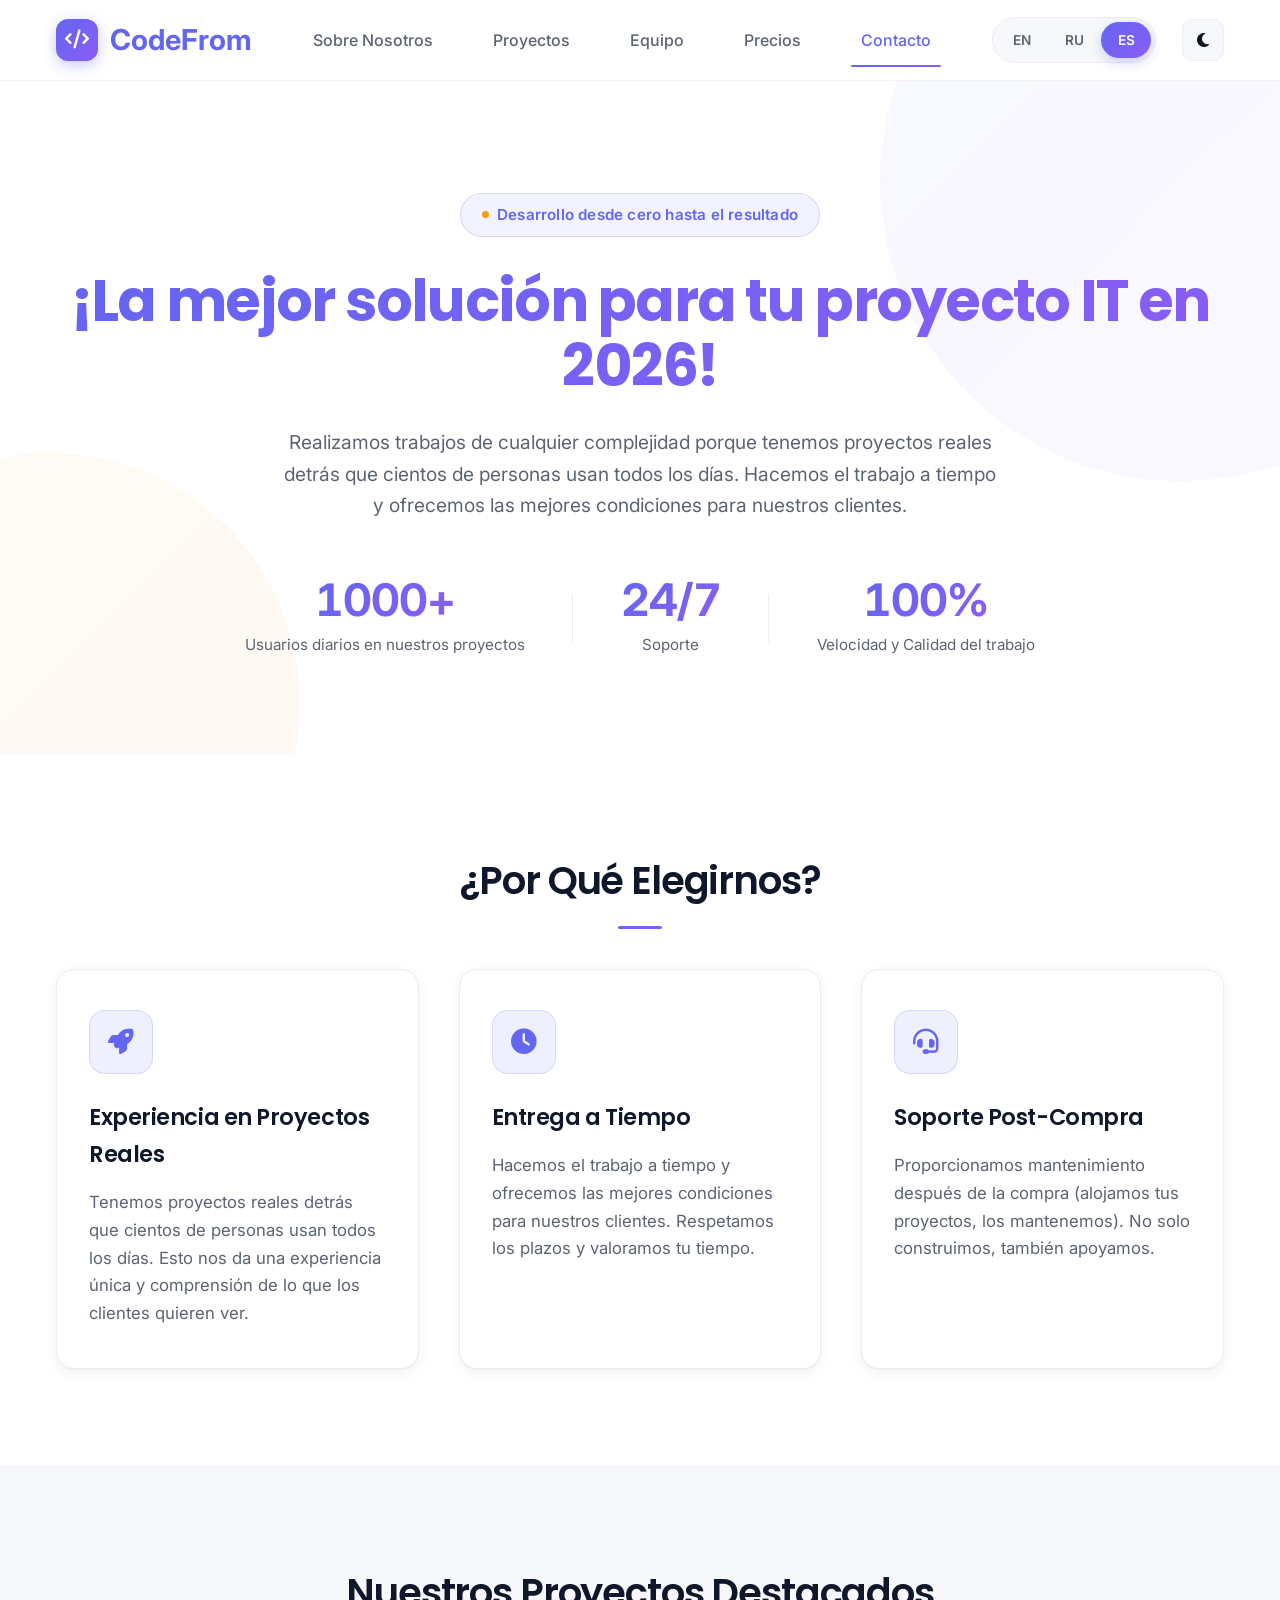
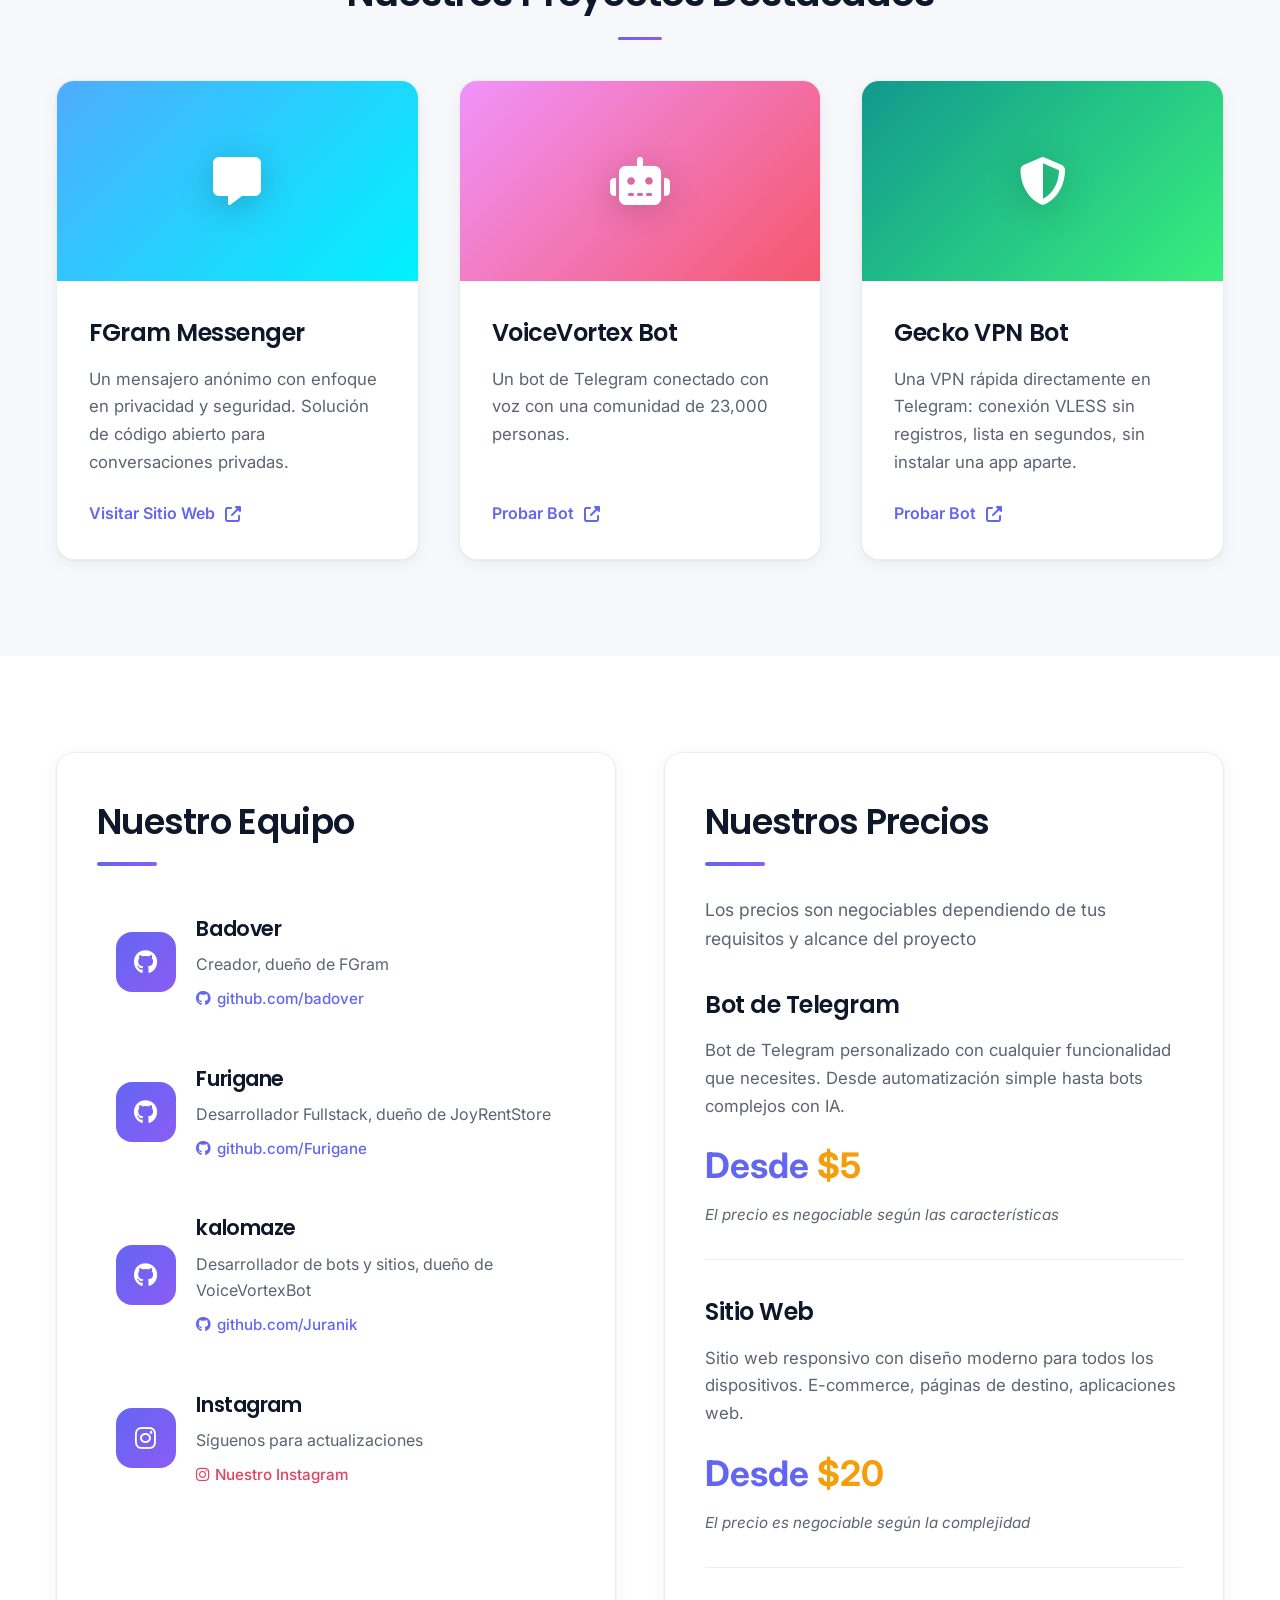
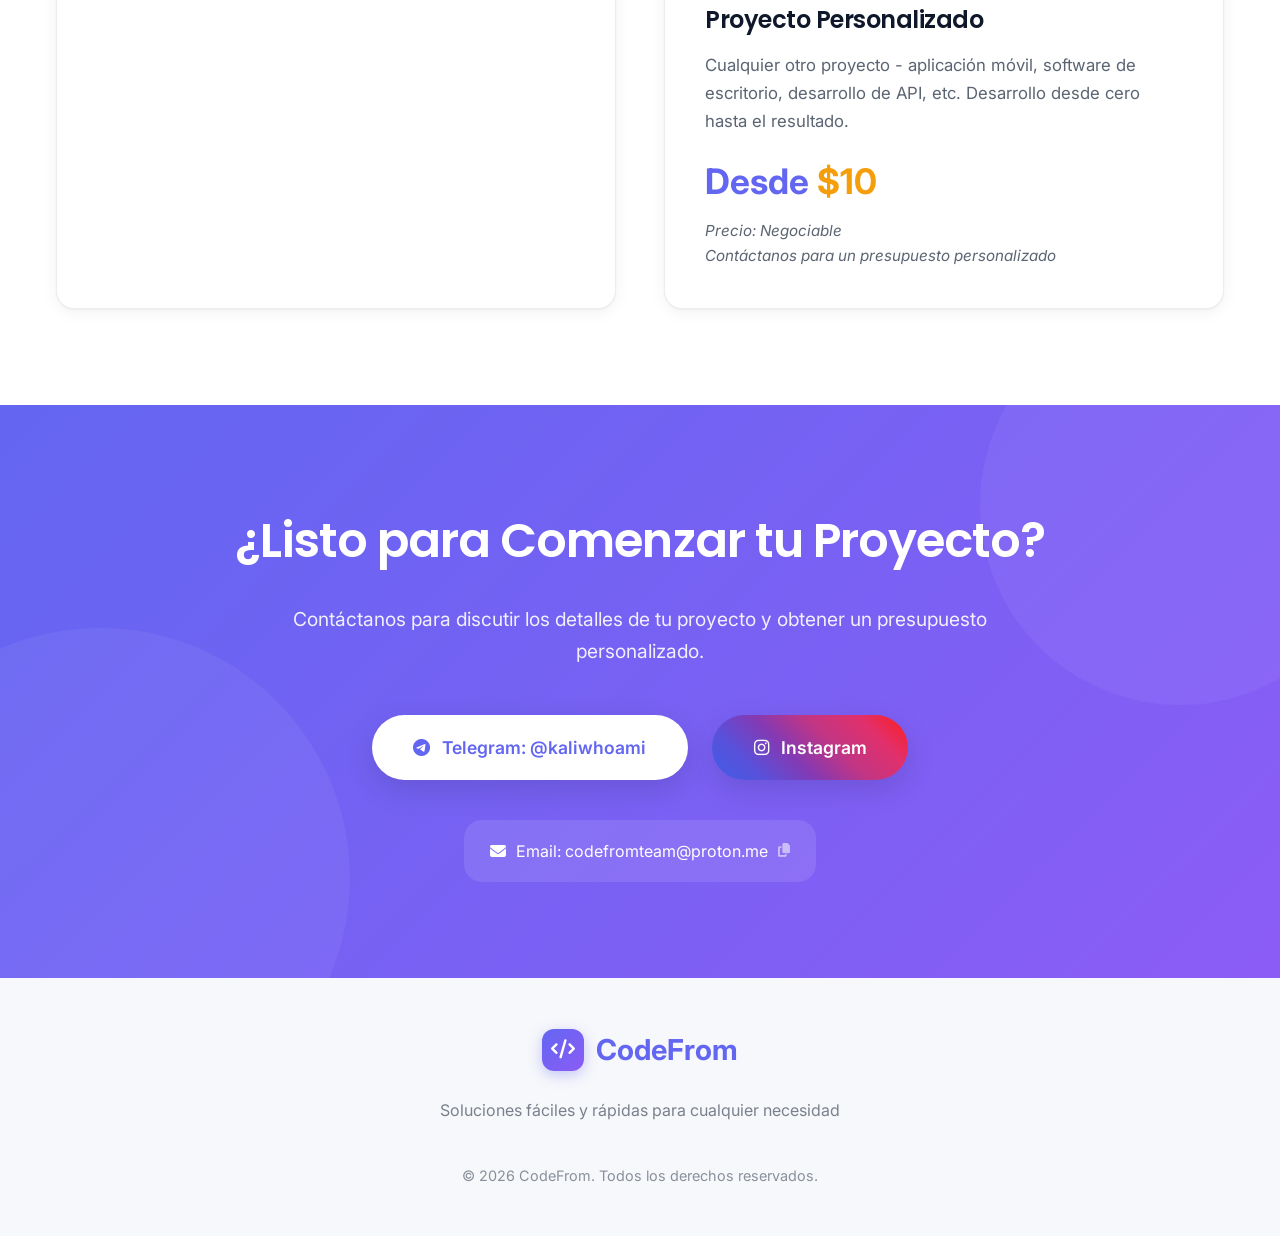
==== es.html @ 68bf1438 "fixes" ====
<!DOCTYPE html>
<html lang="es">
<head>
    <meta charset="UTF-8">
    <meta name="viewport" content="width=device-width, initial-scale=1.0">
    <title>CodeFrom | Soluciones Fáciles y Rápidas</title>
    <link rel="icon" type="image/x-icon" href="favicon.ico">
    <link rel="canonical" href="https://codefrom.team/es.html">
    <link rel="alternate" hreflang="en" href="https://codefrom.team/">
    <link rel="alternate" hreflang="ru" href="https://codefrom.team/ru.html">
    <link rel="alternate" hreflang="es" href="https://codefrom.team/es.html">
    <link rel="alternate" hreflang="x-default" href="https://codefrom.team/">

    <meta name="description" content="Bots, webs y software a medida: rápido y a tiempo. Proyectos reales que usan cientos de personas cada día.">
    <meta name="theme-color" content="#6366f1">

    <meta property="og:type" content="website">
    <meta property="og:site_name" content="CodeFrom">
    <meta property="og:title" content="CodeFrom | La Mejor Solución para tu Proyecto IT">
    <meta property="og:description" content="Bots, webs y software a medida: rápido y a tiempo.">
    <meta property="og:url" content="https://codefrom.team/es.html">
    <meta property="og:image" content="https://codefrom.team/assets/og-image-es.png">
    <meta property="og:image:width" content="1200">
    <meta property="og:image:height" content="630">
    <meta property="og:image:alt" content="CodeFrom | La mejor solución para tu proyecto IT en 2026">
    <meta property="og:locale" content="es_ES">
    <meta property="og:locale:alternate" content="en_US">
    <meta property="og:locale:alternate" content="ru_RU">

    <meta name="twitter:card" content="summary_large_image">
    <meta name="twitter:title" content="CodeFrom | La Mejor Solución para tu Proyecto IT">
    <meta name="twitter:description" content="Bots, webs y software a medida: rápido y a tiempo.">
    <meta name="twitter:image" content="https://codefrom.team/assets/og-image-es.png">

    <link rel="stylesheet" href="https://cdnjs.cloudflare.com/ajax/libs/font-awesome/6.7.2/css/all.min.css">
    <link rel="stylesheet" href="styles.css?v=20261010c">
    <link rel="preconnect" href="https://fonts.googleapis.com">
    <link rel="preconnect" href="https://fonts.gstatic.com" crossorigin>
    <link href="https://fonts.googleapis.com/css2?family=Poppins:wght@300;400;500;600;700&family=Inter:wght@300;400;500;600&display=swap" rel="stylesheet">

    <script>
    (function() {
        const savedTheme = localStorage.getItem('theme');
        const prefersDark = window.matchMedia('(prefers-color-scheme: dark)').matches;
        
        if (!savedTheme && prefersDark) {
            document.documentElement.setAttribute('data-theme', 'dark');
        } else if (savedTheme) {
            document.documentElement.setAttribute('data-theme', savedTheme);
        }
    })();
    </script>
</head>
<body>
    <header>
        <div class="container">
            <nav class="nav-container">
                <a class="logo" href="#hero">
                    <div class="logo-icon">
                        <i class="fas fa-code"></i>
                    </div>
                    <span>CodeFrom</span>
                </a>

                <div class="nav-links">
                    <a href="#about">Sobre Nosotros</a>
                    <a href="#projects">Proyectos</a>
                    <a href="#team">Equipo</a>
                    <a href="#pricing">Precios</a>
                    <a href="#contact">Contacto</a>
                </div>

                <div class="nav-actions">
                    <div class="theme-switcher">
                        <button class="theme-toggle" id="themeToggle" aria-label="Cambiar tema">
                            <i class="fas fa-moon"></i>
                            <i class="fas fa-sun" style="display: none;"></i>
                        </button>
                    </div>

                    <div class="language-panel desktop-only">
                        <a href="index.html" class="lang-btn" title="English">
                            <span class="lang-text">EN</span>
                        </a>
                        <a href="ru.html" class="lang-btn" title="Русский">
                            <span class="lang-text">RU</span>
                        </a>
                        <a href="es.html" class="lang-btn active" title="Español">
                            <span class="lang-text">ES</span>
                        </a>
                    </div>
                    <button class="mobile-lang-btn mobile-only" id="mobileLangBtn" aria-label="Cambiar idioma">
                        <span class="current-lang">ES</span>
                        <span class="lang-icon" aria-hidden="true"></span>
                        <i class="fas fa-chevron-down lang-chevron" aria-hidden="true"></i>
                    </button>
                    <button class="mobile-menu-btn mobile-only" id="mobileMenuBtn" aria-label="Menú">
                        <i class="fas fa-bars"></i>
                    </button>
                </div>
            </nav>
        </div>
    </header>

    <div class="mobile-language-dropdown" id="mobileLanguageDropdown">
        <div class="dropdown-content">
            <a href="index.html" class="dropdown-lang-option" data-lang="en">
                <span class="lang-text">English (EN)</span>
            </a>
            <a href="ru.html" class="dropdown-lang-option" data-lang="ru">
                <span class="lang-text">Русский (RU)</span>
            </a>
            <a href="es.html" class="dropdown-lang-option active" data-lang="es">
                <span class="lang-text">Español (ES)</span>
            </a>
        </div>
    </div>

    <div class="dropdown-overlay" id="dropdownOverlay"></div>
    
    <section class="hero" id="hero">
        <div class="container">
            <div class="tagline">Desarrollo desde cero hasta el resultado</div>
            <h1>¡La mejor solución para tu proyecto IT en 2026!</h1>
            <p>Realizamos trabajos de cualquier complejidad porque tenemos proyectos reales detrás que cientos de personas usan todos los días. Hacemos el trabajo a tiempo y ofrecemos las mejores condiciones para nuestros clientes.</p>
            <div class="hero-stats">
                <div class="stat">
                    <span class="stat-number">1000+</span>
                    <span class="stat-label">Usuarios diarios en nuestros proyectos</span>
                </div>
                <div class="stat">
                    <span class="stat-number">24/7</span>
                    <span class="stat-label">Soporte</span>
                </div>
                <div class="stat">
                    <span class="stat-number">100%</span>
                    <span class="stat-label">Velocidad y Calidad del trabajo</span>
                </div>
            </div>
        </div>
    </section>

    <section class="features" id="about">
        <div class="container">
            <h2 class="section-title">¿Por Qué Elegirnos?</h2>
            <div class="features-grid">
                <div class="feature-card">
                    <div class="feature-icon">
                        <i class="fas fa-rocket"></i>
                    </div>
                    <h3>Experiencia en Proyectos Reales</h3>
                    <p>Tenemos proyectos reales detrás que cientos de personas usan todos los días. Esto nos da una experiencia única y comprensión de lo que los clientes quieren ver.</p>
                </div>
                <div class="feature-card">
                    <div class="feature-icon">
                        <i class="fas fa-clock"></i>
                    </div>
                    <h3>Entrega a Tiempo</h3>
                    <p>Hacemos el trabajo a tiempo y ofrecemos las mejores condiciones para nuestros clientes. Respetamos los plazos y valoramos tu tiempo.</p>
                </div>
                <div class="feature-card">
                    <div class="feature-icon">
                        <i class="fas fa-headset"></i>
                    </div>
                    <h3>Soporte Post-Compra</h3>
                    <p>Proporcionamos mantenimiento después de la compra (alojamos tus proyectos, los mantenemos). No solo construimos, también apoyamos.</p>
                </div>
            </div>
        </div>
    </section>

    <section class="projects" id="projects">
        <div class="container">
            <h2 class="section-title">Nuestros Proyectos Destacados</h2>
            <div class="projects-grid">
                <div class="project-card">
                    <div class="project-image" style="background: linear-gradient(135deg, #4facfe 0%, #00f2fe 100%);">
                        <i class="fas fa-comment-alt"></i>
                    </div>
                    <div class="project-content">
                        <h3>FGram Messenger</h3>
                        <p>Un mensajero anónimo con enfoque en privacidad y seguridad. Solución de código abierto para conversaciones privadas.</p>
                        <a href="https://fgram.net" target="_blank" class="project-link">
                            Visitar Sitio Web <i class="fas fa-external-link-alt"></i>
                        </a>
                    </div>
                </div>
                <div class="project-card">
                    <div class="project-image" style="background: linear-gradient(135deg, #f093fb 0%, #f5576c 100%);">
                        <i class="fas fa-robot"></i>
                    </div>
                    <div class="project-content">
                        <h3>VoiceVortex Bot</h3>
                        <p>Un bot de Telegram conectado con voz con una comunidad de 23,000 personas.</p>
                        <a href="https://t.me/VoiceVortexBot" target="_blank" class="project-link">
                            Probar Bot <i class="fas fa-external-link-alt"></i>
                        </a>
                    </div>
                </div>
                <div class="project-card">
                    <div class="project-image" style="background: linear-gradient(135deg, #11998e 0%, #38ef7d 100%);">
                        <i class="fas fa-shield-halved"></i>
                    </div>
                    <div class="project-content">
                        <h3>Gecko VPN Bot</h3>
                        <p>Una VPN rápida directamente en Telegram: conexión VLESS sin registros, lista en segundos, sin instalar una app aparte.</p>
                        <a href="https://t.me/geckovless_bot" target="_blank" class="project-link">
                            Probar Bot <i class="fas fa-external-link-alt"></i>
                        </a>
                    </div>
                </div>
            </div>
        </div>
    </section>

    <section class="team-pricing-section">
        <div class="container">
            <div class="team-pricing">
                <div class="team" id="team">
                    <h2>Nuestro Equipo</h2>
                    <div class="team-member">
                        <div class="member-avatar">
                            <i class="fab fa-github"></i>
                        </div>
                        <div class="member-info">
                            <h4>Badover</h4>
                            <p>Creador, dueño de FGram</p>
                            <a href="https://github.com/badover" target="_blank" class="github-link">
                                <i class="fab fa-github"></i> github.com/badover
                            </a>
                        </div>
                    </div>
                    <div class="team-member">
                        <div class="member-avatar">
                            <i class="fab fa-github"></i>
                        </div>
                        <div class="member-info">
                            <h4>Furigane</h4>
                            <p>Desarrollador Fullstack, dueño de JoyRentStore</p>
                            <a href="https://github.com/Furigane" target="_blank" class="github-link">
                                <i class="fab fa-github"></i> github.com/Furigane
                            </a>
                        </div>
                    </div>
                    <div class="team-member">
                        <div class="member-avatar">
                            <i class="fab fa-github"></i>
                        </div>
                        <div class="member-info">
                            <h4>kalomaze</h4>
                            <p>Desarrollador de bots y sitios, dueño de VoiceVortexBot</p>
                            <a href="https://github.com/Juranik" target="_blank" class="github-link">
                                <i class="fab fa-github"></i> github.com/Juranik
                            </a>
                        </div>
                    </div>
                    <div class="team-member">
                        <div class="member-avatar">
                            <i class="fab fa-instagram"></i>
                        </div>
                        <div class="member-info">
                            <h4>Instagram</h4>
                            <p>Síguenos para actualizaciones</p>
                            <a href="https://instagram.com/codefromteam" target="_blank" class="github-link" style="color: #E4405F;">
                                <i class="fab fa-instagram"></i> Nuestro Instagram
                            </a>
                        </div>
                    </div>
                </div>

                <div class="pricing" id="pricing">
                    <h2>Nuestros Precios</h2>
                    <p class="pricing-subtitle">Los precios son negociables dependiendo de tus requisitos y alcance del proyecto</p>
                    
                    <div class="price-item">
                        <h3>Bot de Telegram</h3>
                        <p>Bot de Telegram personalizado con cualquier funcionalidad que necesites. Desde automatización simple hasta bots complejos con IA.</p>
                        <div class="price">
                            Desde <span style="color: var(--secondary);">$5</span>
                        </div>
                        <div class="price-note">El precio es negociable según las características</div>
                    </div>
                    
                    <div class="price-item">
                        <h3>Sitio Web</h3>
                        <p>Sitio web responsivo con diseño moderno para todos los dispositivos. E-commerce, páginas de destino, aplicaciones web.</p>
                        <div class="price">
                            Desde <span style="color: var(--secondary);">$20</span>
                        </div>
                        <div class="price-note">El precio es negociable según la complejidad</div>
                    </div>
                    
                    <div class="price-item">
                        <h3>Proyecto Personalizado</h3>
                        <p>Cualquier otro proyecto - aplicación móvil, software de escritorio, desarrollo de API, etc. Desarrollo desde cero hasta el resultado.</p>
                        <div class="price">
                            Desde <span style="color: var(--secondary);">$10</span>
                        </div>
                        <div class="price-note" >Precio: Negociable</div>
                        <div class="price-note">Contáctanos para un presupuesto personalizado</div>
                    </div>
                </div>
            </div>
        </div>
    </section>

    <section class="contact" id="contact">
        <div class="container">
            <h2>¿Listo para Comenzar tu Proyecto?</h2>
            <p>Contáctanos para discutir los detalles de tu proyecto y obtener un presupuesto personalizado.</p>
            
            <div class="contact-buttons">
                <a href="https://t.me/kaliwhoami" target="_blank" class="contact-btn telegram-btn">
                    <i class="fab fa-telegram-plane"></i> Telegram: @kaliwhoami
                </a>

                <a href="https://instagram.com/codefromteam" target="_blank" class="contact-btn instagram-btn">
                    <i class="fab fa-instagram"></i> Instagram
                </a>
            </div>

            <div class="contact-info">
                <button type="button" class="contact-copy" data-copy="codefromteam@proton.me" aria-label="Copiar correo">
                    <i class="fas fa-envelope"></i>
                    <span class="copy-text">Email: codefromteam@proton.me</span>
                    <i class="fas fa-copy copy-icon" aria-hidden="true"></i>
                    <span class="copy-tooltip">¡Copiado!</span>
                </button>
            </div>
        </div>
    </section>

    <footer>
        <div class="container">
            <div class="footer-content">
                <a class="logo" href="#hero">
                    <div class="logo-icon">
                        <i class="fas fa-code"></i>
                    </div>
                    <span>CodeFrom</span>
                </a>
                <p>Soluciones fáciles y rápidas para cualquier necesidad</p>
                <div class="copyright">
                    &copy; 2026 CodeFrom. Todos los derechos reservados.
                </div>
            </div>
        </div>
    </footer>

    <script src="script.js?v=20261010b"></script>
</body>
</html>
---- styles.css ----
/* CSS Reset & Base Styles */
* {
    margin: 0;
    padding: 0;
    box-sizing: border-box;
}

:root {
    --primary: #6366f1;
    --primary-dark: #4f46e5;
    --secondary: #f59e0b;
    --secondary-dark: #d97706;

    /* Светлая тема (по умолчанию) */
    --bg-primary: #ffffff;
    --bg-secondary: #f7f8fb;
    --text-primary: #0f172a;
    --text-secondary: #5b6472;
    --text-light: #94a3b8;
    --border-color: #ecedf1;
    --card-bg: #ffffff;

    --gradient: linear-gradient(135deg, #6366f1 0%, #8b5cf6 100%);
    --gradient-secondary: linear-gradient(135deg, #f59e0b 0%, #f97316 100%);

    /* Многослойные мягкие тени для премиального вида */
    --shadow: 0 1px 2px rgba(15, 23, 42, 0.04), 0 4px 16px rgba(15, 23, 42, 0.05);
    --shadow-dark: 0 8px 24px rgba(15, 23, 42, 0.08), 0 16px 48px rgba(15, 23, 42, 0.08);
    --radius: 18px;
    --radius-small: 10px;
    --transition: all 0.35s cubic-bezier(0.22, 1, 0.36, 1);
}

/* Темная тема */
[data-theme="dark"] {
    --bg-primary: #0b0f1a;
    --bg-secondary: #11192b;
    --text-primary: #f3f5f9;
    --text-secondary: #aeb6c4;
    --text-light: #7c879a;
    --border-color: #1f2a40;
    --card-bg: #111a2c;
    --shadow: 0 1px 2px rgba(0, 0, 0, 0.3), 0 4px 18px rgba(0, 0, 0, 0.35);
    --shadow-dark: 0 12px 32px rgba(0, 0, 0, 0.45), 0 20px 56px rgba(0, 0, 0, 0.45);
}

body {
    font-family: 'Inter', sans-serif;
    background-color: var(--bg-primary);
    color: var(--text-primary);
    line-height: 1.65;
    overflow-x: hidden;
    transition: background-color 0.3s ease, color 0.3s ease;
    -webkit-font-smoothing: antialiased;
    -moz-osx-font-smoothing: grayscale;
    text-rendering: optimizeLegibility;
}

html {
    scroll-behavior: smooth;
}

/* Lock scrolling when menus open */
.menu-open {
    overflow: hidden;
}

h1, h2, h3, h4 {
    font-family: 'Poppins', sans-serif;
    font-weight: 600;
    color: var(--text-primary);
    letter-spacing: -0.02em;
}

.container {
    max-width: 1200px;
    margin: 0 auto;
    padding: 0 20px;
}

/* Header & Navigation */
header {
    padding: 1.5rem 0;
    position: sticky;
    top: 0;
    background-color: color-mix(in srgb, var(--bg-primary) 80%, transparent);
    backdrop-filter: saturate(180%) blur(16px);
    -webkit-backdrop-filter: saturate(180%) blur(16px);
    z-index: 100;
    border-bottom: 1px solid transparent;
    box-shadow: none;
    transition: var(--transition);
}

/* Respect safe-area on notch devices */
header, .container {
    padding-left: max(16px, env(safe-area-inset-left));
    padding-right: max(16px, env(safe-area-inset-right));
}

header {
    padding-top: calc(1rem + env(safe-area-inset-top));
    padding-bottom: 1rem;
}

header {
    border-bottom: 1px solid color-mix(in srgb, var(--border-color) 70%, transparent);
}

[data-theme="dark"] header {
    background-color: color-mix(in srgb, var(--bg-primary) 78%, transparent);
    box-shadow: none;
}

.nav-container {
    display: flex;
    justify-content: space-between;
    align-items: center;
}

.logo {
    display: flex;
    align-items: center;
    gap: 12px;
    font-weight: 700;
    font-size: 1.8rem;
    color: var(--primary);
    text-decoration: none;
    cursor: pointer;
    text-decoration: none;
    outline: none;
    border: none;
    text-decoration: none;
    border: none;
    outline: none;
    padding: 0;
    background: none;
}
.logo:focus,
.logo:focus-visible {
    outline: none;
    box-shadow: none;
}

.logo-icon {
    background: var(--gradient);
    width: 42px;
    height: 42px;
    border-radius: 12px;
    display: flex;
    align-items: center;
    justify-content: center;
    color: white;
    font-size: 1.2rem;
    transition: var(--transition);
    box-shadow: 0 4px 14px color-mix(in srgb, var(--primary) 35%, transparent);
}

.logo:hover .logo-icon {
    transform: translateY(-2px) rotate(-6deg);
}

.nav-links {
    display: flex;
    gap: 2.5rem;
}

.nav-links a {
    text-decoration: none;
    color: var(--text-secondary);
    font-weight: 500;
    transition: var(--transition);
    position: relative;
    font-size: 1rem;
}

.nav-links a:hover {
    color: var(--primary);
}

.nav-links a::after {
    content: '';
    position: absolute;
    bottom: -6px;
    left: 0;
    width: 0;
    height: 2px;
    background: var(--gradient);
    border-radius: 3px;
    transition: width 0.3s;
}

.nav-links a:hover::after {
    max-width: 100%;
}

/* Theme Switcher */
/* .theme-switcher {
    display: flex;
    align-items: center;
} */

.theme-toggle {
    width: 42px;
    height: 42px;
    border-radius: 50%;
    background: var(--bg-secondary);
    border: 1px solid var(--border-color);
    color: var(--text-primary);
    cursor: pointer;
    display: flex;
    align-items: center;
    justify-content: center;
    font-size: 1rem;
    transition: var(--transition);
    box-shadow: none;
}

.theme-toggle:hover {
    transform: translateY(-2px);
    border-color: color-mix(in srgb, var(--primary) 40%, var(--border-color));
    color: var(--primary);
}

.mobile-menu-btn {
    display: none;
    background: none;
    border: none;
    font-size: 1.5rem;
    color: var(--primary);
    cursor: pointer;
    transition: var(--transition);
}

.mobile-menu-btn:hover {
    transform: scale(1.1);
}

/* Hero Section */
.hero {
    padding: 7rem 0 6rem;
    text-align: center;
    position: relative;
    overflow: hidden;
}

.hero::before {
    content: '';
    position: absolute;
    top: -200px;
    right: -200px;
    width: 600px;
    height: 600px;
    background: var(--gradient);
    opacity: 0.05;
    border-radius: 50%;
    z-index: -1;
    transform: translateY(calc(var(--scrollY, 0) * 0.12px));
    will-change: transform;
}

.hero::after {
    content: '';
    position: absolute;
    bottom: -200px;
    left: -200px;
    width: 500px;
    height: 500px;
    background: var(--gradient-secondary);
    opacity: 0.05;
    border-radius: 50%;
    z-index: -1;
    transform: translateY(calc(var(--scrollY, 0) * -0.08px));
    will-change: transform;
}

.tagline {
    display: inline-flex;
    align-items: center;
    gap: 8px;
    background: color-mix(in srgb, var(--primary) 8%, var(--bg-primary));
    color: var(--primary);
    padding: 0.55rem 1.3rem;
    border-radius: 50px;
    font-weight: 600;
    margin-bottom: 2rem;
    border: 1px solid color-mix(in srgb, var(--primary) 22%, transparent);
    box-shadow: none;
    font-size: 0.95rem;
    letter-spacing: 0.2px;
}

.tagline::before {
    content: '';
    width: 7px;
    height: 7px;
    border-radius: 50%;
    background: var(--secondary);
}

.hero h1 {
    font-size: 3.6rem;
    margin-bottom: 1.8rem;
    background: var(--gradient);
    -webkit-background-clip: text;
    background-clip: text;
    color: transparent;
    line-height: 1.12;
    letter-spacing: -0.03em;
    font-weight: 700;
}

.hero p {
    font-size: 1.2rem;
    color: var(--text-secondary);
    max-width: 720px;
    margin: 0 auto 3rem;
}

.hero-stats {
    display: flex;
    justify-content: center;
    gap: 0;
    margin-top: 3.5rem;
    flex-wrap: wrap;
}

.stat {
    display: flex;
    flex-direction: column;
    align-items: center;
    padding: 0 3rem;
    position: relative;
}

.stat:not(:last-child)::after {
    content: '';
    position: absolute;
    right: 0;
    top: 50%;
    transform: translateY(-50%);
    height: 48px;
    width: 1px;
    background: var(--border-color);
}

.stat-number {
    font-size: 2.8rem;
    font-weight: 700;
    background: var(--gradient);
    -webkit-background-clip: text;
    background-clip: text;
    color: transparent;
    line-height: 1;
    letter-spacing: -0.02em;
}

.stat-label {
    color: var(--text-secondary);
    font-size: 0.95rem;
    margin-top: 0.6rem;
}

/* Features Section */
.features {
    padding: 6rem 0;
    background-color: var(--bg-primary);
}

.section-title {
    text-align: center;
    font-size: 2.4rem;
    margin-bottom: 3.5rem;
    color: var(--text-primary);
    position: relative;
    letter-spacing: -0.03em;
}

.section-title::after {
    content: '';
    position: absolute;
    bottom: -16px;
    left: 50%;
    transform: translateX(-50%);
    width: 44px;
    height: 3px;
    background: var(--gradient);
    border-radius: 2px;
}

.features-grid {
    display: grid;
    grid-template-columns: repeat(auto-fit, minmax(min(100%, 320px), 1fr));
    gap: 2.5rem;
}

.feature-card {
    background: var(--card-bg);
    border-radius: var(--radius);
    padding: 2.5rem 2rem;
    box-shadow: var(--shadow);
    transition: var(--transition);
    border: 1px solid var(--border-color);
    position: relative;
    overflow: hidden;
}

.feature-card::before {
    content: '';
    position: absolute;
    top: 0;
    left: 0;
    width: 100%;
    height: 3px;
    background: var(--gradient);
    transform: scaleX(0);
    transform-origin: left;
    transition: transform 0.4s cubic-bezier(0.22, 1, 0.36, 1);
}

.feature-card:hover {
    transform: translateY(-6px);
    box-shadow: var(--shadow-dark);
    border-color: color-mix(in srgb, var(--primary) 25%, var(--border-color));
}

.feature-card:hover::before {
    transform: scaleX(1);
}

.feature-icon {
    width: 64px;
    height: 64px;
    background: color-mix(in srgb, var(--primary) 10%, var(--bg-primary));
    border: 1px solid color-mix(in srgb, var(--primary) 18%, transparent);
    border-radius: 16px;
    display: flex;
    align-items: center;
    justify-content: center;
    margin-bottom: 1.6rem;
    color: var(--primary);
    font-size: 1.6rem;
    transition: var(--transition);
}

.feature-card:hover .feature-icon {
    background: var(--gradient);
    border-color: transparent;
    color: white;
    transform: translateY(-2px);
}

.feature-card h3 {
    font-size: 1.4rem;
    margin-bottom: 1rem;
    color: var(--text-primary);
}

.feature-card p {
    color: var(--text-secondary);
    font-size: 1.05rem;
}

/* Projects Section */
.projects {
    padding: 6rem 0;
    background: var(--bg-secondary);
}

.projects-grid {
    display: grid;
    grid-template-columns: repeat(auto-fit, minmax(min(100%, 320px), 1fr));
    gap: 2.5rem;
}

.project-card {
    background: var(--card-bg);
    border-radius: var(--radius);
    overflow: hidden;
    box-shadow: var(--shadow);
    transition: var(--transition);
    height: 100%;
    display: flex;
    flex-direction: column;
    border: 1px solid var(--border-color);
}

.project-card:hover {
    transform: translateY(-6px);
    box-shadow: var(--shadow-dark);
    border-color: color-mix(in srgb, var(--primary) 25%, var(--border-color));
}

.project-image {
    height: 200px;
    display: flex;
    align-items: center;
    justify-content: center;
    color: white;
    font-size: 3rem;
    position: relative;
    overflow: hidden;
}

.project-image i {
    transition: transform 0.5s cubic-bezier(0.22, 1, 0.36, 1);
    filter: drop-shadow(0 6px 16px rgba(0, 0, 0, 0.2));
}

.project-card:hover .project-image i {
    transform: scale(1.12) rotate(-4deg);
}

.project-content {
    padding: 2rem;
    flex-grow: 1;
    display: flex;
    flex-direction: column;
}

.project-content h3 {
    font-size: 1.5rem;
    margin-bottom: 0.8rem;
    color: var(--text-primary);
}

.project-content p {
    color: var(--text-secondary);
    margin-bottom: 1.5rem;
    flex-grow: 1;
    font-size: 1.05rem;
}

.project-link {
    display: inline-flex;
    align-items: center;
    gap: 10px;
    color: var(--primary);
    text-decoration: none;
    font-weight: 600;
    transition: var(--transition);
    align-self: flex-start;
}

.project-link:hover {
    gap: 15px;
    color: var(--primary-dark);
}

/* Team & Pricing Section */
.team-pricing-section {
    padding: 6rem 0;
    background-color: var(--bg-primary);
}

.team-pricing {
    display: grid;
    grid-template-columns: repeat(auto-fit, minmax(min(100%, 320px), 1fr));
    gap: 3rem;
}

.team, .pricing {
    background: var(--card-bg);
    border-radius: var(--radius);
    padding: 2.5rem;
    box-shadow: var(--shadow);
    transition: var(--transition);
    border: 1px solid var(--border-color);
}

.team:hover, .pricing:hover {
    box-shadow: var(--shadow-dark);
}

.team h2, .pricing h2 {
    font-size: 2.2rem;
    margin-bottom: 1.8rem;
    color: var(--text-primary);
    position: relative;
    padding-bottom: 15px;
}

.team h2::after, .pricing h2::after {
    content: '';
    position: absolute;
    bottom: 0;
    left: 0;
    width: 60px;
    height: 4px;
    background: var(--gradient);
    border-radius: 2px;
}

.pricing-subtitle {
    color: var(--text-secondary);
    margin-bottom: 2rem;
    font-size: 1.1rem;
}

.team-member {
    display: flex;
    align-items: center;
    gap: 1.3rem;
    margin-bottom: 1rem;
    padding: 1rem 1.1rem;
    border-radius: var(--radius-small);
    transition: var(--transition);
    border: 1px solid transparent;
    min-width: 0;
}

.team-member:hover {
    background-color: var(--bg-secondary);
    border-color: var(--border-color);
}

.member-avatar {
    width: 60px;
    height: 60px;
    background: var(--gradient);
    border-radius: 16px;
    display: flex;
    align-items: center;
    justify-content: center;
    color: white;
    font-size: 1.5rem;
    flex-shrink: 0;
    transition: var(--transition);
}

.team-member:hover .member-avatar {
    transform: scale(1.05);
}

.member-info h4 {
    font-size: 1.3rem;
    margin-bottom: 0.3rem;
    color: var(--text-primary);
}

.member-info {
    min-width: 0;
}

.member-info p {
    color: var(--text-secondary);
    font-size: 1rem;
    margin-bottom: 0.5rem;
}

.github-link {
    display: inline-flex;
    align-items: center;
    gap: 6px;
    color: var(--primary);
    text-decoration: none;
    font-weight: 500;
    font-size: 0.95rem;
    transition: var(--transition);
    overflow-wrap: anywhere;
}

.github-link:hover {
    color: var(--primary-dark);
    gap: 8px;
}

.price-item {
    margin-bottom: 2rem;
    padding-bottom: 2rem;
    border-bottom: 1px solid var(--border-color);
}

.price-item:last-child {
    border-bottom: none;
    margin-bottom: 0;
    padding-bottom: 0;
}

.price-item h3 {
    font-size: 1.5rem;
    margin-bottom: 0.8rem;
    color: var(--text-primary);
}

.price-item p {
    color: var(--text-secondary);
    margin-bottom: 1rem;
    font-size: 1.05rem;
}

.price {
    font-size: 2.2rem;
    font-weight: 700;
    color: var(--primary);
    margin-bottom: 0.5rem;
}

.discount {
    color: #ef4444;
    text-decoration: line-through;
    margin-right: 12px;
    font-size: 1.8rem;
}

.price-note {
    color: var(--text-secondary);
    font-size: 0.95rem;
    font-style: italic;
}

/* Contact Section */
.contact {
    padding: 6rem 0;
    background: var(--gradient);
    color: white;
    text-align: center;
    position: relative;
    overflow: hidden;
}

.contact::before {
    content: '';
    position: absolute;
    top: -100px;
    right: -100px;
    width: 400px;
    height: 400px;
    background: rgba(255, 255, 255, 0.05);
    border-radius: 50%;
    pointer-events: none;
}

.contact::after {
    content: '';
    position: absolute;
    bottom: -150px;
    left: -150px;
    width: 500px;
    height: 500px;
    background: rgba(255, 255, 255, 0.05);
    border-radius: 50%;
    pointer-events: none;
}

.contact h2 {
    font-size: 3rem;
    margin-bottom: 1.5rem;
    position: relative;
    z-index: 1;
}

.contact p {
    max-width: 700px;
    margin: 0 auto 3rem;
    opacity: 0.9;
    font-size: 1.2rem;
    position: relative;
    z-index: 1;
}

.contact-btn {
    display: inline-flex;
    align-items: center;
    gap: 12px;
    background: white;
    color: var(--primary);
    padding: 1.1rem 2.6rem;
    border-radius: 50px;
    text-decoration: none;
    font-weight: 600;
    font-size: 1.1rem;
    transition: var(--transition);
    box-shadow: 0 10px 30px rgba(0, 0, 0, 0.12);
    position: relative;
    z-index: 1;
}

.contact-btn:hover {
    transform: translateY(-4px);
    box-shadow: 0 18px 40px rgba(0, 0, 0, 0.2);
    gap: 16px;
}

/* Footer */
footer {
    padding: 3rem 0;
    text-align: center;
    color: var(--text-secondary);
    background: var(--bg-secondary);
}

.footer-content {
    display: flex;
    flex-direction: column;
    align-items: center;
    gap: 1.5rem;
}

footer .logo {
    color: var(--primary);
}

footer p {
    max-width: 600px;
    opacity: 0.8;
    color: var(--text-secondary);
}

.copyright {
    font-size: 0.9rem;
    opacity: 0.7;
    margin-top: 1rem;
    color: var(--text-secondary);
}

/* Contact Buttons & Info */
.contact-buttons {
    display: flex;
    justify-content: center;
    gap: 1.5rem;
    margin-bottom: 2.5rem;
    flex-wrap: wrap;
}

.instagram-btn {
    background: linear-gradient(45deg, #405DE6, #5851DB, #833AB4, #C13584, #E1306C, #FD1D1D);
    color: white;
}

.contact-info {
    background: rgba(255, 255, 255, 0.1);
    padding: 0.75rem 1rem;
    border-radius: var(--radius);
    width: fit-content;
    max-width: 100%;
    margin: 0 auto;
    position: relative;
    z-index: 1;
}

.contact-info p {
    margin-bottom: 0.8rem;
    display: flex;
    align-items: center;
    justify-content: center;
    gap: 10px;
}

.contact-info p:last-child {
    margin-bottom: 0;
}

/* Click-to-copy email row */
.contact-copy {
    width: auto;
    max-width: 100%;
    margin-bottom: 0;
    display: flex;
    align-items: center;
    justify-content: center;
    gap: 10px;
    background: none;
    border: none;
    padding: 6px 10px;
    border-radius: 10px;
    font: inherit;
    color: inherit;
    cursor: pointer;
    position: relative;
    transition: var(--transition), transform 0.15s cubic-bezier(0.22, 1, 0.36, 1);
}

.contact-copy:last-of-type {
    margin-bottom: 0;
}

.contact-copy:hover,
.contact-copy:focus-visible {
    background: rgba(255, 255, 255, 0.12);
}

.contact-copy:active {
    transform: scale(0.97);
}

.contact-copy .copy-icon {
    font-size: 0.85rem;
    opacity: 0.55;
    transition: var(--transition);
}

.contact-copy:hover .copy-icon {
    opacity: 0.9;
}

.contact-copy.copied .copy-icon {
    opacity: 1;
    color: #4ade80;
}

.contact-copy .copy-tooltip {
    position: absolute;
    top: -8px;
    left: 50%;
    transform: translate(-50%, -6px);
    background: rgba(15, 23, 42, 0.92);
    color: #fff;
    font-size: 0.8rem;
    font-weight: 600;
    padding: 5px 12px;
    border-radius: 8px;
    white-space: nowrap;
    opacity: 0;
    pointer-events: none;
    transition: opacity 0.25s ease, transform 0.25s cubic-bezier(0.22, 1, 0.36, 1);
}

.contact-copy.copied .copy-tooltip {
    opacity: 1;
    transform: translate(-50%, -100%);
}

@media (hover: none) {
    .contact-copy:active {
        background: rgba(255, 255, 255, 0.14);
    }
}

/* Footer Links */
.footer-links {
    display: flex;
    gap: 2rem;
    margin: 1.5rem 0;
    flex-wrap: wrap;
    justify-content: center;
}

.footer-links a {
    color: var(--text-secondary);
    text-decoration: none;
    display: flex;
    align-items: center;
    gap: 8px;
    transition: var(--transition);
}

.footer-links a:hover {
    color: var(--primary);
    transform: translateY(-3px);
}

/* Responsive Design */
@media (max-width: 992px) {
    .hero h1 {
        font-size: 2.8rem;
    }
    
    .section-title {
        font-size: 2.4rem;
    }
    
    .hero-stats {
        gap: 3rem;
    }
    
    .stat-number {
        font-size: 2.5rem;
    }
}

/* Мобильная версия - КОРРЕКТНАЯ */
@media (max-width: 768px) {
    .nav-container {
        justify-content: space-between;
    }
    
    .nav-links {
        display: none;
        position: absolute;
        top: 100%;
        left: 0;
        right: 0;
        background: var(--card-bg);
        flex-direction: column;
        padding: 2rem;
        box-shadow: var(--shadow-dark);
        z-index: 100;
        gap: 1.5rem;
        text-align: center;
    }
    
    .nav-links.active {
        display: flex;
    }
    
    .mobile-menu-btn {
        display: block;
        order: 3;
    }
    
    .theme-switcher {
        order: 2;
        margin-right: 1rem;
    }
    
    .hero h1 {
        font-size: 2.3rem;
    }
    
    .hero p {
        font-size: 1.1rem;
    }
    
    .section-title {
        font-size: 2rem;
    }
    
    .features-grid,
    .projects-grid,
    .team-pricing {
        grid-template-columns: 1fr;
    }
    
    .hero-stats {
        flex-direction: column;
        gap: 2rem;
    }

    .stat {
        padding: 0;
    }

    .stat:not(:last-child)::after {
        display: none;
    }
    
    .contact h2 {
        font-size: 2.2rem;
    }
    
    .contact-btn {
        padding: 1rem 2rem;
        font-size: 1.1rem;
    }
    
    .contact-buttons {
        flex-direction: column;
        align-items: center;
        gap: 1rem;
    }
    
    .instagram-btn {
        margin-left: 0;
    }
    
    .footer-links {
        flex-direction: column;
        gap: 1rem;
        align-items: center;
    }
}

@media (max-width: 480px) {
    .hero {
        padding: 4rem 0 3rem;
    }
    
    .hero h1 {
        font-size: 1.9rem;
    }
    
    .tagline {
        font-size: 1rem;
        padding: 0.5rem 1.5rem;
    }
    
    .feature-card,
    .project-card,
    .team,
    .pricing {
        padding: 1.8rem 1.5rem;
    }
    
    .contact {
        padding: 4rem 0;
    }
    
    .logo span {
        font-size: 1.5rem;
    }
    
    .logo-icon {
        width: 36px;
        height: 36px;
        font-size: 1.1rem;
    }
    
    .theme-toggle {
        width: 40px;
        height: 40px;
        font-size: 1rem;
    }
}

/* Prevent logo from wrapping on very small iPhones (e.g. 320-430px widths) */
@media (max-width: 430px) {
    header {
        padding: 10px 0;
    }

    .nav-container {
        flex-wrap: nowrap !important;
        gap: 8px;
        align-items: center;
    }

    .logo {
        flex: 0 0 auto;
        white-space: nowrap;
        font-size: 1.15rem;
        gap: 8px;
        align-items: center;
    }

    .logo-icon {
        width: 34px;
        height: 34px;
        border-radius: 10px;
        font-size: 1rem;
    }

    .nav-actions {
        flex: 0 0 auto;
        margin-left: auto;
        gap: 6px;
    }

    /* hide desktop language buttons to save space */
    .desktop-only {
        display: none !important;
    }

    .mobile-only {
        display: flex !important;
    }

    .nav-links {
        display: none !important;
    }

    .nav-links.active {
        display: flex !important;
    }

    /* reduce logo text wrap risk */
    .logo span { 
        display: inline-block;
        line-height: 1;
    }
}

/* Very narrow phones: 300-400px widths (portrait phones) */
@media (max-width: 400px) {
    html, body {
        -webkit-text-size-adjust: 100%;
    }

    .container {
        padding-left: 12px;
        padding-right: 12px;
        max-width: 100%;
    }

    header {
        padding: 8px 0;
        left: 0;
        right: 0;
    }

    .nav-container {
        justify-content: space-between;
        align-items: center;
        gap: 8px;
        flex-wrap: nowrap !important;
    }

    .logo {
        flex: 0 0 auto;
        white-space: nowrap;
        font-size: 1.05rem;
        gap: 8px;
        align-items: center;
    }

    .logo-icon {
        width: 32px;
        height: 32px;
        font-size: 0.95rem;
    }

    .nav-actions {
        margin-left: auto;
        gap: 6px;
        display: flex;
        align-items: center;
    }

    .nav-links {
        display: none !important;
    }

    .mobile-only {
        display: flex !important;
    }

    .desktop-only {
        display: none !important;
    }

    /* Ensure main sections preserve horizontal centering */
    .hero, .features, .projects, .team-pricing-section, .contact, footer {
        padding-left: 12px;
        padding-right: 12px;
    }

    /* Center floating dropdowns on very narrow screens.
       .mobile-language-dropdown deliberately excluded: this !important transform
       used to fight the slide-down positioning rule (further down in this file)
       on every phone ≤400px wide — i.e. most real phones — which is what made
       the language panel keep overlapping the header no matter what. */
    .dropdown-menu {
        left: 50% !important;
        right: auto !important;
        transform: translateX(-50%) !important;
        width: calc(100% - 24px);
        max-width: 360px;
    }

    /* Prevent slight left-shift by ensuring body content is centered */
    main, .container > * {
        margin-left: auto;
        margin-right: auto;
    }
}

/* Extra-small screens: widths <400px and heights <=800px */
@media (max-width: 399px) and (max-height: 800px) {
    html, body {
        overflow-x: hidden;
        font-size: 15px;
    }

    .container {
        padding-left: 10px;
        padding-right: 10px;
    }

    header {
        padding: 6px 0;
    }

    .nav-container {
        gap: 6px;
        align-items: center;
        flex-wrap: nowrap !important;
    }

    /* Hide non-essential controls to free space */
    /* .theme-toggle { display: none !important; } */
    .desktop-only { display: none !important; }
    .mobile-only { display: flex !important; }

    /* Show only logo icon to save horizontal space */
    .logo span { display: none; }
    .logo { font-size: 1rem; }
    .logo-icon { width: 30px; height: 30px; font-size: 0.9rem; }

    /* Ensure action buttons are stacked and full-width where makes sense */
    .contact-buttons { flex-direction: column; gap: 8px; }
    .contact-btn { width: 100%; justify-content: center; padding: 10px; }

    /* Scale down hero content so it doesn't overlap header */
    .hero { padding-top: 5.5rem; padding-bottom: 2.5rem; }
    .hero h1 { font-size: 1.5rem; line-height: 1.15; }
    .tagline { font-size: 0.95rem; padding: 0.4rem 1rem; }
    .hero p { font-size: 0.95rem; }

    /* Collapse grids to single column and reduce gaps */
    .features-grid, .projects-grid, .team-pricing { grid-template-columns: 1fr; gap: 1rem; }

    /* Center dropdowns and prevent left-shift (.mobile-language-dropdown excluded — see note above) */
    .dropdown-menu {
        left: 50% !important;
        transform: translateX(-50%) !important;
        width: calc(100% - 20px);
    }

    /* Small improvements to avoid accidental horizontal scroll */
    .feature-card, .project-card, .team, .pricing { padding-left: 12px; padding-right: 12px; }
}

/* Animation Classes */
@keyframes fadeIn {
    from {
        opacity: 0;
        transform: translateY(20px);
    }
    to {
        opacity: 1;
        transform: translateY(0);
    }
}

/* === FIX THEME TOGGLE POSITION === */
header {
    position: sticky;
}

.nav-actions {
    display: flex;
    align-items: center;
    gap: 1rem;
}

/* Swap language panel and theme toggle order (desktop & mobile) */
.theme-switcher { order: 2; }
.language-panel { order: 1; }
.mobile-lang-btn { order: 1; }
.mobile-menu-btn { order: 3; }


/* Луна — справа в хедере */
/* .theme-switcher {
    position: absolute;
    right: 24px;
    top: 50%;
    transform: translateY(-50%);
    z-index: 200;
    display: flex;
    align-items: center;
} */

/* Мобилка — сдвигаем, чтобы не налезала на бургер */
/* @media (max-width: 768px) {
    .theme-switcher {
        right: 70px;
    }
} */

/* @media (max-width: 768px) {
    .mobile-menu-btn {
        display: block;
    }

    .nav-links {
        display: none;
        position: absolute;
        top: 100%;
        left: 0;
        right: 0;
    }
} */

.contact h2 {
    color: #fff;
}

.theme-toggle i {
    pointer-events: none;
}

/* По умолчанию (светлая тема) */
.theme-toggle .fa-sun {
    display: none;
}

.theme-toggle .fa-moon {
    display: block;
}

/* Тёмная тема — показываем солнце */
[data-theme="dark"] .theme-toggle .fa-moon {
    display: none;
}

[data-theme="dark"] .theme-toggle .fa-sun {
    display: block;
}


[data-theme="dark"] .theme-toggle {
    background: var(--bg-secondary);
    border: 1px solid var(--border-color);
    color: #fbbf24;
}

[data-theme="dark"] .theme-toggle:hover {
    transform: translateY(-2px);
    border-color: color-mix(in srgb, #fbbf24 45%, var(--border-color));
    color: #fbbf24;
}



@media (max-width: 768px) {
    .nav-links {
        display: none;
        position: absolute;
        top: 100%;
        left: 0;
        right: 0;
        background: var(--card-bg);
        flex-direction: column;
        gap: 1.5rem;
        padding: 2rem;
        z-index: 150;
    }

    .nav-links.active {
        display: flex;
    }
}

/* Бургер-меню для языков */
.burger-menu {
    background: none;
    border: none;
    cursor: pointer;
    padding: 10px;
    display: flex;
    align-items: center;
    justify-content: center;
    transition: var(--transition);
    border-radius: var(--radius-small);
    margin-left: 15px;
}

.burger-menu:hover {
    background: var(--bg-secondary);
}

.burger-icon {
    width: 24px;
    height: 18px;
    position: relative;
    display: flex;
    flex-direction: column;
    justify-content: space-between;
}

.burger-icon span {
    display: block;
    height: 2px;
    width: 100%;
    background: var(--text-primary);
    border-radius: 2px;
    transition: var(--transition);
}

.burger-menu.active .burger-icon span:nth-child(1) {
    transform: rotate(45deg) translate(5px, 5px);
}

.burger-menu.active .burger-icon span:nth-child(2) {
    opacity: 0;
}

.burger-menu.active .burger-icon span:nth-child(3) {
    transform: rotate(-45deg) translate(5px, -5px);
}

/* Выпадающее меню языков */
.dropdown-menu {
    position: absolute;
    top: 100%;
    right: 20px;
    background: var(--card-bg);
    border-radius: var(--radius);
    box-shadow: var(--shadow-dark);
    width: 220px;
    padding: 1.5rem;
    z-index: 1000;
    display: none;
    border: 1px solid var(--border-color);
    margin-top: 10px;
}

.dropdown-menu.active {
    display: block;
    animation: slideDown 0.3s ease;
}

@keyframes slideDown {
    from {
        opacity: 0;
        transform: translateY(-10px);
    }
    to {
        opacity: 1;
        transform: translateY(0);
    }
}

.dropdown-section h4 {
    font-size: 0.9rem;
    color: var(--text-secondary);
    margin-bottom: 1rem;
    display: flex;
    align-items: center;
    gap: 8px;
    font-weight: 600;
}

/* Опции языка */
.language-options {
    display: flex;
    flex-direction: column;
    gap: 8px;
}

.lang-option {
    display: flex;
    align-items: center;
    gap: 12px;
    padding: 10px 12px;
    background: var(--bg-secondary);
    border: 1px solid var(--border-color);
    border-radius: var(--radius-small);
    color: var(--text-primary);
    text-decoration: none;
    transition: var(--transition);
}

.lang-option:hover {
    background: var(--primary);
    color: white;
    border-color: var(--primary);
    transform: translateX(5px);
}

.lang-option.active {
    background: var(--gradient);
    color: white;
    border-color: transparent;
}

.flag {
    font-size: 1.2rem;
    width: 24px;
    text-align: center;
}

/* Для мобилок */
@media (max-width: 768px) {
    .dropdown-menu {
        right: 10px;
        left: 10px;
        width: auto;
    }
    
    .burger-menu {
        margin-left: 10px;
    }
}

/* Адаптация подвигаем кнопку темы */
.nav-actions {
    display: flex;
    align-items: center;
    gap: 5px;
}

/* ========== ЯЗЫКОВАЯ ПАНЕЛЬ ========== */
.language-panel {
    display: flex;
    align-items: center;
    gap: 4px;
    background: var(--bg-secondary);
    padding: 4px;
    border-radius: 50px;
    border: 1px solid var(--border-color);
    margin-right: 10px;
}

.lang-btn {
    display: flex;
    align-items: center;
    gap: 6px;
    padding: 6px 12px;
    border-radius: 50px;
    color: var(--text-secondary);
    text-decoration: none;
    font-weight: 600;
    font-size: 0.85rem;
    transition: var(--transition);
    min-width: 50px;
}

.lang-btn:hover {
    color: var(--primary);
    background: rgba(99, 102, 241, 0.1);
}

/* === Responsive improvements (added) === */
/* Make images and project images responsive */
img, picture, .project-image img, .feature-card img {
    max-width: 100%;
    height: auto;
    display: block;
}

/* Slightly tighter container padding on small screens */
.container {
    padding-left: 16px;
    padding-right: 16px;
}

/* Ensure header elements wrap gracefully on medium widths */
.nav-container {
    gap: 12px;
    flex-wrap: wrap;
}

.nav-actions, .nav-links {
    align-items: center;
}

/* Improve touch targets and interaction on small devices */
button, a {
    touch-action: manipulation;
}

button, .theme-toggle, .mobile-menu-btn, .burger-menu, .lang-btn, .contact-btn {
    -webkit-tap-highlight-color: rgba(0,0,0,0.06);
}

/* Increase tap targets for interactive elements */
.nav-links a, .lang-btn, .mobile-menu-btn, .theme-toggle, .burger-menu {
    padding: 8px 10px;
    border-radius: 10px;
}

/* Medium breakpoint improvements */
@media (max-width: 1024px) {
    .hero h1 {
        font-size: 3rem;
    }

    .nav-links {
        gap: 1.5rem;
    }

    .features-grid, .projects-grid {
        grid-template-columns: repeat(auto-fit, minmax(280px, 1fr));
    }
}

/* Ensure mobile menu overlays content and is easily tappable */
.nav-links {
    -webkit-overflow-scrolling: touch;
}

/* Make form controls and buttons more consistent on very small screens */
@media (max-width: 420px) {
    .hero p, .project-content p, .feature-card p {
        font-size: 1rem;
    }

    .hero h1 {
        font-size: 1.7rem;
    }

    .contact-btn, .theme-toggle {
        padding: 10px 16px;
    }
}

/* Minor visual: ensure sticky header doesn't cover content on small screens */
main, section, #team, #pricing {
    scroll-margin-top: calc(var(--header-offset, 80px) + 16px);
}

/* small accessibility focus outline */
a:focus, button:focus {
    outline: 3px solid rgba(99,102,241,0.18);
    outline-offset: 3px;
}

.lang-btn.active {
    background: var(--gradient);
    color: white;
    box-shadow: var(--shadow);
}

.lang-btn .flag {
    font-size: 1rem;
}

.lang-btn .lang-text {
    font-weight: 600;
}

/* ========== БУРГЕР-КНОПКА ========== */
.mobile-menu-btn {
    background: none;
    border: none;
    cursor: pointer;
    padding: 10px;
    display: none;
    align-items: center;
    justify-content: center;
    transition: var(--transition);
    border-radius: var(--radius-small);
    width: 44px;
    height: 44px;
}

.mobile-menu-btn:hover {
    background: var(--bg-secondary);
}

.burger-icon {
    width: 24px;
    height: 18px;
    position: relative;
    display: flex;
    flex-direction: column;
    justify-content: space-between;
}

.burger-icon span {
    display: block;
    height: 2px;
    width: 100%;
    background: var(--text-primary);
    border-radius: 2px;
    transition: var(--transition);
}

/* ========== КНОПКА ЯЗЫКА ДЛЯ МОБИЛКИ ========== */
.mobile-lang-btn {
    display: none;
    align-items: center;
    gap: 5px;
    padding: 8px 12px;
    background: var(--bg-secondary);
    border: 1px solid var(--border-color);
    border-radius: 20px;
    color: var(--text-secondary);
    font-weight: 600;
    font-size: 0.85rem;
    cursor: pointer;
    transition: var(--transition);
    height: 40px;
}

.mobile-lang-btn:hover {
    background: var(--primary);
    color: white;
    border-color: var(--primary);
}

.mobile-lang-btn i {
    font-size: 1rem;
}

.current-lang {
    font-weight: 700;
}

/* ========== ВЫПАДАЮЩЕЕ МЕНЮ ЯЗЫКОВ ========== */
.mobile-language-dropdown {
    position: fixed;
    top: 50%;
    left: 50%;
    transform: translate(-50%, -50%) scale(0.9);
    background: var(--card-bg);
    border-radius: var(--radius);
    box-shadow: var(--shadow-dark);
    width: 90%;
    max-width: 300px;
    z-index: 1002;
    opacity: 0;
    visibility: hidden;
    transition: all 0.3s ease;
    border: 1px solid var(--border-color);
}

.mobile-language-dropdown.active {
    opacity: 1;
    visibility: visible;
    transform: translate(-50%, -50%) scale(1);
}

.dropdown-header {
    display: flex;
    justify-content: space-between;
    align-items: center;
    padding: 1.2rem 1.5rem;
    border-bottom: 1px solid var(--border-color);
}

.dropdown-header h4 {
    font-size: 1rem;
    color: var(--text-primary);
    display: flex;
    align-items: center;
    gap: 10px;
    margin: 0;
    font-weight: 600;
}

.close-dropdown-btn {
    background: none;
    border: none;
    color: var(--text-secondary);
    cursor: pointer;
    font-size: 1.2rem;
    width: 36px;
    height: 36px;
    display: flex;
    align-items: center;
    justify-content: center;
    border-radius: 50%;
    transition: var(--transition);
}

.close-dropdown-btn:hover {
    background: var(--bg-secondary);
    color: var(--text-primary);
}

.dropdown-content {
    padding: 1rem 0;
}

.dropdown-lang-option {
    display: flex;
    align-items: center;
    justify-content: space-between;
    padding: 12px 1.5rem;
    color: var(--text-primary);
    text-decoration: none;
    transition: var(--transition);
    border-left: 3px solid transparent;
}

.dropdown-lang-option:hover {
    background: var(--bg-secondary);
    border-left-color: var(--primary);
}

.dropdown-lang-option.active {
    background: var(--bg-secondary);
    border-left-color: var(--primary);
    color: var(--primary);
}

.dropdown-lang-option .flag {
    font-size: 1.3rem;
    margin-right: 12px;
}

.dropdown-lang-option span:not(.flag) {
    flex: 1;
}

.checkmark {
    color: var(--primary);
    opacity: 0;
    transition: opacity 0.3s ease;
}

.dropdown-lang-option.active .checkmark {
    opacity: 1;
}

/* Оверлей для выпадающего меню */
.dropdown-overlay {
    position: fixed;
    top: 0;
    left: 0;
    right: 0;
    bottom: 0;
    background: rgba(0, 0, 0, 0.5);
    backdrop-filter: blur(2px);
    z-index: 1001;
    display: none;
    opacity: 0;
    transition: opacity 0.3s ease;
}

.dropdown-overlay.active {
    display: block;
    opacity: 1;
}

/* ========== АДАПТИВНОСТЬ ========== */
@media (max-width: 768px) {
    .mobile-only {
        display: flex !important;
    }
    
    .desktop-only {
        display: none !important;
    }
    
    .mobile-lang-btn {
        display: flex;
    }
    
    .mobile-menu-btn {
        display: flex;
    }
    
    .nav-links {
        display: none;
    }
    
    .nav-actions {
        gap: 8px;
    }
    
    .theme-toggle {
        width: 40px;
        height: 40px;
        font-size: 1rem;
    }
}

@media (min-width: 769px) {
    .mobile-only {
        display: none !important;
    }
    
    .desktop-only {
        display: flex !important;
    }
    
    .nav-links {
        display: flex;
        position: absolute;
        left: 50%;
        transform: translateX(-50%);
    }
}

/* Fix overlap when viewport is narrow but still desktop-style (e.g. 769-884px) */
@media (min-width: 769px) and (max-width: 884px) {
    .nav-links {
        /* stop absolute centering which can overlap actions */
        position: static !important;
        transform: none !important;
        left: auto !important;
        margin: 0 12px;
        justify-content: center;
        gap: 0.9rem;
        flex-wrap: wrap;
    }

    .nav-links a {
        padding: 6px 8px;
        font-size: 0.95rem;
        white-space: nowrap;
    }

    .nav-container {
        align-items: center;
        gap: 8px;
    }

    /* ensure action buttons stay on the right and don't get overlapped */
    .nav-actions {
        margin-left: auto;
        display: flex;
        gap: 8px;
        align-items: center;
    }

    /* slightly reduce logo size to preserve space */
    .logo {
        font-size: 1.5rem;
        gap: 8px;
    }

    header {
        padding: 1rem 0;
    }
}

/* Tablet / narrow desktop fix (covers 885px - 940px, includes 912px) */
@media (min-width: 885px) and (max-width: 940px) {
    /* Avoid absolute-centering nav which can overlap actions */
    .nav-links {
        position: static !important;
        transform: none !important;
        left: auto !important;
        margin: 0 10px;
        justify-content: center;
        gap: 1rem;
        flex-wrap: wrap;
    }

    .nav-actions {
        margin-left: auto;
        display: flex;
        gap: 8px;
        align-items: center;
    }

    /* Reduce hero size and add top padding so its text doesn't sit under header */
    .hero {
        padding-top: 6.5rem;
        padding-bottom: 3.5rem;
    }

    .hero h1 {
        font-size: 2.6rem;
    }

    /* Slightly reduce logo & nav spacing */
    .logo {
        font-size: 1.4rem;
        gap: 10px;
    }

    /* Ensure header sits above all content */
    header {
        z-index: 1200;
    }
}

/* Small tweak: prevent unexpected horizontal scroll due to shadows/margins */
* {
    -webkit-overflow-scrolling: touch;
}

/* Для очень маленьких экранов */
@media (max-width: 480px) {
    .mobile-lang-btn {
        padding: 6px 10px;
        font-size: 0.8rem;
        height: 36px;
    }
    
    .mobile-lang-btn .current-lang {
        display: none; /* На очень маленьких скрываем текст */
    }
    
    .mobile-language-dropdown {
        width: 95%;
        max-width: 280px;
    }
    
    .nav-actions {
        gap: 5px;
    }
}

/* Добавь в самом конце файла после всех стилей: */

/* Фиксируем скролл при открытом меню */
body.menu-open {
  overflow: hidden;
}

/* Исправляем выравнивание языковой панели в хедере */
.nav-actions {
  display: flex;
  align-items: center;
  gap: 1rem;
  margin-left: auto;
}

/* Делаем языковые кнопки ровнее */
.language-panel {
  display: flex;
  align-items: center;
  gap: 2px;
  background: var(--bg-secondary);
  padding: 4px;
  border-radius: 50px;
  border: 1px solid var(--border-color);
}

.lang-btn {
  display: flex;
  align-items: center;
  justify-content: center;
  padding: 8px 14px;
  border-radius: 50px;
  color: var(--text-secondary);
  text-decoration: none;
  font-weight: 600;
  font-size: 0.85rem;
  transition: var(--transition);
  min-width: 50px;
  height: 36px;
}

/* Мобильная кнопка языка */
.mobile-lang-btn {
  display: none;
  align-items: center;
  gap: 6px;
  padding: 8px 16px;
  background: var(--bg-secondary);
  border: 1px solid var(--border-color);
  border-radius: 20px;
  color: var(--text-secondary);
  font-weight: 600;
  font-size: 0.85rem;
  cursor: pointer;
  transition: var(--transition);
  height: 44px;
}

.mobile-lang-btn .lang-icon {
  display: none;
  width: 19px;
  height: 19px;
  background-color: currentColor;
  -webkit-mask: url('assets/translation.png') no-repeat center / contain;
  mask: url('assets/translation.png') no-repeat center / contain;
}

/* Мобильное выпадающее меню языков */
.mobile-language-dropdown {
  position: fixed;
  top: 100px;
  left: 50%;
  transform: translateX(-50%);
  background: var(--card-bg);
  border-radius: var(--radius);
  box-shadow: var(--shadow-dark);
  width: 90%;
  max-width: 300px;
  z-index: 1002;
  opacity: 0;
  visibility: hidden;
  transition: all 0.3s ease;
  border: 1px solid var(--border-color);
  max-height: 80vh;
  overflow-y: auto;
}

.dropdown-lang-option {
  display: flex;
  align-items: center;
  padding: 15px 20px;
  color: var(--text-primary);
  text-decoration: none;
  transition: var(--transition);
  border-bottom: 1px solid var(--border-color);
}

.dropdown-lang-option:last-child {
  border-bottom: none;
}

/* Ховер эффект для языковых кнопок */
.lang-btn:hover {
  background: rgba(99, 102, 241, 0.1);
  color: var(--primary);
}

.lang-btn.active {
  background: var(--gradient);
  color: white;
  box-shadow: 0 4px 12px rgba(99, 102, 241, 0.3);
}

/* Улучшаем мобильное меню */
@media (max-width: 768px) {
  .mobile-lang-btn {
    display: flex;
  }
  
  .mobile-menu-btn {
    display: flex;
  }
  
  .nav-links {
    position: fixed;
    top: 80px;
    left: 0;
    right: 0;
    background: var(--card-bg);
    flex-direction: column;
    padding: 20px;
    z-index: 1000;
    display: none;
    max-height: calc(100vh - 80px);
    overflow-y: auto;
  }
  
  .nav-links.active {
    display: flex;
  }
  
  /* Сдвигаем языковую кнопку правее */
  .mobile-lang-btn {
    margin-right: 10px;
  }
  
  /* Улучшаем оверлей */
  .dropdown-overlay {
    position: fixed;
    top: 0;
    left: 0;
    right: 0;
    bottom: 0;
    background: rgba(0, 0, 0, 0.5);
    backdrop-filter: blur(2px);
    z-index: 1001;
    display: none;
  }
  
  .dropdown-overlay.active {
    display: block;
  }
}

/* Улучшаем отображение на очень маленьких экранах */
@media (max-width: 480px) {
  .hero h1 {
    font-size: 1.8rem;
  }
  .dropdown-content {
    padding: 0;
  }
  .stat-number {
    font-size: 2rem;
  }
  
  .feature-card, .project-card {
    padding: 1.5rem;
  }
  
  .nav-actions {
    gap: 8px;
  }
  
  .mobile-lang-btn {
    padding: 8px 11.5px;
    font-size: 0.8rem;
    border-radius: 100%;
  }

  .mobile-lang-btn .lang-text {
    display: none;
  }

  .mobile-lang-btn .lang-chevron {
    display: none;
  }

  .mobile-lang-btn .lang-icon {
    display: inline-block;
  }
}

/* Header layout fixes for medium desktop widths */
@media (min-width: 769px) {
  .nav-container {
    flex-wrap: nowrap;
    gap: 12px;
  }

  .nav-links {
    position: static;
    left: auto;
    transform: none;
    flex: 1 1 auto;
    justify-content: center;
    flex-wrap: wrap;
    row-gap: 6px;
    min-width: 0;
  }

  .nav-actions {
    flex: 0 0 auto;
    margin-left: auto;
  }
}

@media (min-width: 769px) and (max-width: 1100px) {
  .nav-links a {
    font-size: 0.95rem;
    padding: 6px 8px;
    white-space: nowrap;
  }

  .nav-links {
    gap: 0.8rem;
    flex-wrap: wrap;
    justify-content: center;
    row-gap: 4px;
    max-width: 100%;
  }

  .language-panel {
    margin-right: 6px;
    padding: 3px;
  }

  .lang-btn {
    padding: 6px 8px;
    min-width: 42px;
    font-size: 0.8rem;
  }

  .logo {
    font-size: 1.5rem;
    gap: 8px;
  }
}

/* Mobile header/menu fixes */
@media (max-width: 768px) {
  header {
    z-index: 1500;
  }

  .nav-container {
    position: relative;
    flex-wrap: nowrap;
  }

  .nav-links {
    position: absolute;
    top: calc(100% + 8px);
    left: 0;
    right: 0;
    margin: 0;
    padding: 16px 18px;
    background: var(--card-bg);
    border: 1px solid var(--border-color);
    border-radius: 14px;
    box-shadow: var(--shadow-dark);
    display: none;
    flex-direction: column;
    gap: 12px;
    z-index: 1501;
    max-height: calc(100vh - (var(--header-offset, 72px) + 24px));
    overflow-y: auto;
  }

  .nav-links.active {
    display: flex;
  }

  .nav-links a {
    width: 100%;
    text-align: center;
  }

  .mobile-language-dropdown {
    top: calc(var(--header-offset, 72px) + 12px);
    z-index: 1000000;
    margin-top: 0px;
  }

  .dropdown-overlay {
    z-index: 1400;
  }
}

@media (hover: none) {
  .theme-toggle:hover {
    transform: none;
  }
}

/* ============================================================
   Apple-style motion & interactivity
   ============================================================ */

a, button {
    -webkit-tap-highlight-color: transparent;
}

/* Sticky header: gains contrast and shrinks slightly as the page scrolls.
   Padding is intentionally NOT transitioned — animating it triggers layout
   reflow on every frame, which is what made scrolling feel torn/laggy on
   mobile. background-color/box-shadow are paint-only, so those stay eased. */
header {
    transition: background-color 0.4s ease,
                box-shadow 0.4s ease;
}

header.scrolled {
    background-color: color-mix(in srgb, var(--bg-primary) 88%, transparent);
    box-shadow: 0 1px 0 color-mix(in srgb, var(--border-color) 90%, transparent),
                0 16px 32px -20px rgba(15, 23, 42, 0.28);
}

[data-theme="dark"] header.scrolled {
    background-color: color-mix(in srgb, var(--bg-primary) 90%, transparent);
    box-shadow: 0 1px 0 color-mix(in srgb, var(--border-color) 80%, transparent),
                0 16px 32px -18px rgba(0, 0, 0, 0.5);
}

.logo-icon,
.mobile-menu-btn,
.theme-toggle {
    transition: var(--transition), transform 0.4s cubic-bezier(0.22, 1, 0.36, 1);
}

header.scrolled .logo-icon {
    transform: scale(0.92);
}

/* Active section indicator in the nav */
.nav-links a.active {
    color: var(--primary);
}

.nav-links a.active::after {
    width: 100%;
}

/* Scroll reveal — sections rise and fade in as they enter the viewport.
   will-change is dropped once revealed so finished cards don't sit on their
   own compositor layer for the rest of the page's life — with a dozen-plus
   cards on the page, keeping them all promoted is what was bogging scroll
   down on weaker phones. */
.reveal {
    opacity: 0;
    transform: translateY(12px);
    transition: opacity 0.45s ease-out,
                transform 0.45s ease-out;
}

.feature-card.reveal,
.project-card.reveal,
.team-member.reveal {
    transition: opacity 0.45s ease-out,
                transform 0.45s cubic-bezier(0.22, 1, 0.36, 1),
                box-shadow 0.45s cubic-bezier(0.22, 1, 0.36, 1),
                border-color 0.35s ease,
                background-color 0.35s ease;
}

.reveal:not(.in-view) {
    will-change: opacity, transform;
}

.reveal.in-view {
    opacity: 1;
    transform: translateY(0) scale(1);
}

.stat-number {
    font-variant-numeric: tabular-nums;
}

/* Subtle pointer-driven tilt for cards on devices with a precise pointer (mouse/trackpad) */
@media (hover: hover) and (pointer: fine) {
    .feature-card,
    .project-card {
        transform-style: preserve-3d;
        perspective: 800px;
    }

    .feature-card.tilt,
    .project-card.tilt {
        transform: translateY(-6px) rotateX(var(--tilt-x, 0deg)) rotateY(var(--tilt-y, 0deg));
    }
}

/* Tactile press feedback for touch — mirrors iOS "spring down" since :hover never fires on touch.
   NOTE: cards are intentionally excluded here. They're big scroll surfaces, and a
   scale-on-:active fires the instant a finger touches down — before the browser
   knows whether it's a tap or the start of a scroll/flick — so every card the
   thumb grazed while scrolling would visibly flash/jump. Kept only on genuine,
   small tap targets (buttons/links) below, where that ambiguity doesn't happen. */
@media (hover: none) {
    .contact-btn,
    .project-link,
    .github-link,
    .lang-btn,
    .mobile-lang-btn,
    .theme-toggle,
    .mobile-menu-btn,
    .dropdown-lang-option,
    .burger-menu {
        transition: var(--transition), transform 0.15s cubic-bezier(0.22, 1, 0.36, 1), opacity 0.15s ease;
    }

    .contact-btn:active,
    .theme-toggle:active,
    .mobile-menu-btn:active,
    .lang-btn:active,
    .mobile-lang-btn:active,
    .dropdown-lang-option:active,
    .burger-menu:active {
        transform: scale(0.94);
        opacity: 0.85;
    }

    .project-link:active,
    .github-link:active {
        opacity: 0.6;
    }

    .logo:active .logo-icon {
        transform: scale(0.9);
    }
}

/* ============================================================
   iOS 26 "Liquid Glass" — mobile navigation layer
   Glass is reserved for nav/floating chrome (bar, controls,
   sheets) — content cards stay opaque, per Apple's own rule
   that glass never sits on the content layer.
   ============================================================ */
@media (max-width: 768px) {
    :root {
        --glass-bg: rgba(255, 255, 255, 0.55);
        --glass-bg-strong: rgba(255, 255, 255, 0.78);
        --glass-border: rgba(255, 255, 255, 0.65);
        --glass-highlight: rgba(255, 255, 255, 0.85);
        --glass-shadow: 0 10px 34px -14px rgba(15, 23, 42, 0.35);
    }

    [data-theme="dark"] {
        --glass-bg: rgba(17, 22, 38, 0.5);
        --glass-bg-strong: rgba(17, 22, 38, 0.78);
        --glass-border: rgba(255, 255, 255, 0.14);
        --glass-highlight: rgba(255, 255, 255, 0.12);
        --glass-shadow: 0 14px 38px -14px rgba(0, 0, 0, 0.6);
    }

    /* --- The nav bar itself: a true glass surface --- */
    header {
        background: var(--glass-bg);
        backdrop-filter: saturate(220%) blur(28px);
        -webkit-backdrop-filter: saturate(220%) blur(28px);
        border-bottom: 1px solid var(--glass-border);
        box-shadow: inset 0 1px 0 var(--glass-highlight);
    }

    header.scrolled {
        background: var(--glass-bg-strong);
        box-shadow: inset 0 1px 0 var(--glass-highlight), var(--glass-shadow);
    }

    /* --- Floating glass controls: theme toggle, burger, language pill --- */
    .theme-toggle,
    .mobile-menu-btn,
    .mobile-lang-btn {
        position: relative;
        background: var(--glass-bg-strong);
        backdrop-filter: saturate(200%) blur(20px);
        -webkit-backdrop-filter: saturate(200%) blur(20px);
        border: 1px solid var(--glass-border);
        box-shadow: inset 0 1px 0 var(--glass-highlight), 0 6px 16px -8px rgba(15, 23, 42, 0.25);
        overflow: hidden;
        isolation: isolate;
    }

    /* Shimmer that follows the touch point — mirrors glassEffect(.interactive()) */
    .theme-toggle::after,
    .mobile-menu-btn::after,
    .mobile-lang-btn::after {
        content: '';
        position: absolute;
        inset: 0;
        border-radius: inherit;
        background: radial-gradient(90px circle at var(--tx, 50%) var(--ty, 50%),
            rgba(255, 255, 255, 0.6), transparent 60%);
        opacity: 0;
        transition: opacity 0.4s ease;
        pointer-events: none;
    }

    [data-theme="dark"] .theme-toggle::after,
    [data-theme="dark"] .mobile-menu-btn::after,
    [data-theme="dark"] .mobile-lang-btn::after {
        background: radial-gradient(90px circle at var(--tx, 50%) var(--ty, 50%),
            rgba(255, 255, 255, 0.22), transparent 60%);
    }

    .theme-toggle.glass-touch::after,
    .mobile-menu-btn.glass-touch::after,
    .mobile-lang-btn.glass-touch::after {
        opacity: 1;
    }

    .theme-toggle:active,
    .mobile-menu-btn:active,
    .mobile-lang-btn:active {
        transform: scale(0.9);
    }

    /* --- Nav menu: kept solid/opaque (not glass) — easier to read over content --- */
    .nav-links {
        background: var(--card-bg);
        border: 1px solid var(--border-color);
        box-shadow: var(--shadow-dark);
    }

    /* --- Floating glass sheet: language dropdown --- */
    .mobile-language-dropdown {
        background: var(--glass-bg-strong);
        backdrop-filter: saturate(200%) blur(30px);
        -webkit-backdrop-filter: saturate(200%) blur(30px);
        border: 1px solid var(--glass-border);
        box-shadow: inset 0 1px 0 var(--glass-highlight), var(--glass-shadow);
    }

    .dropdown-header {
        border-bottom: 1px solid var(--glass-border);
    }

    /* Dimming layer behind the glass sheet — pairs with it, isn't glass itself */
    .dropdown-overlay.active {
        backdrop-filter: blur(4px);
        -webkit-backdrop-filter: blur(4px);
    }

    /* Language sheet: drops in just below the header instead of overlapping
       it. An older leftover rule had it vertically re-centering itself via
       translate(-50%, -50%) on open, which pulled it up over the header/nav
       buttons — this replaces that with a straightforward slide-down. */
    .mobile-language-dropdown {
        top: calc(var(--header-offset, 72px) + 14px);
        left: 50%;
        transform: translate(-50%, -14px) scale(0.96);
        transition: opacity 0.3s cubic-bezier(0.22, 1, 0.36, 1),
                    transform 0.3s cubic-bezier(0.22, 1, 0.36, 1),
                    visibility 0.3s;
    }

    .mobile-language-dropdown.active {
        transform: translate(-50%, 0) scale(1);
    }
}

@media (prefers-reduced-motion: reduce) {
    html {
        scroll-behavior: auto;
    }

    .reveal {
        opacity: 1;
        transform: none;
        transition: none;
    }

    .hero::before,
    .hero::after {
        transform: none !important;
    }

    * {
        animation-duration: 0.001ms !important;
        animation-iteration-count: 1 !important;
        transition-duration: 0.001ms !important;
        scroll-behavior: auto !important;
    }
}

/* Responsive polish */
.contact-copy .copy-text {
    overflow-wrap: anywhere;
}

@media (max-width: 768px) {
    .features,
    .projects,
    .team-pricing-section {
        padding-top: 4.5rem;
        padding-bottom: 4.5rem;
    }

    .section-title {
        margin-bottom: 2.75rem;
    }

    .features-grid,
    .projects-grid,
    .team-pricing {
        gap: 1.25rem;
    }

    .team-pricing {
        grid-template-columns: minmax(0, 1fr);
    }

    .team,
    .pricing {
        min-width: 0;
    }

    .contact-buttons {
        width: 100%;
    }

    .contact-btn {
        width: min(100%, 360px);
        justify-content: center;
    }

    .contact-info {
        width: fit-content;
        max-width: 100%;
        padding: 0.75rem 1rem;
    }
}

@media (max-width: 480px) {
    .container {
        padding-left: 16px;
        padding-right: 16px;
    }

    .hero {
        padding-top: 4rem;
        padding-bottom: 3.25rem;
    }

    .hero h1 {
        font-size: clamp(1.7rem, 8vw, 2.1rem);
        line-height: 1.16;
    }

    .hero-stats {
        margin-top: 2.5rem;
        gap: 1.5rem;
    }

    .contact h2 {
        font-size: clamp(1.8rem, 8vw, 2.2rem);
    }

    .contact-copy {
        gap: 8px;
        padding: 8px 4px;
        font-size: 0.95rem;
    }

    .theme-switcher,
    .mobile-lang-btn {
        margin-right: 0;
    }
}

@media (max-width: 360px) {
    .logo span {
        display: none;
    }
}
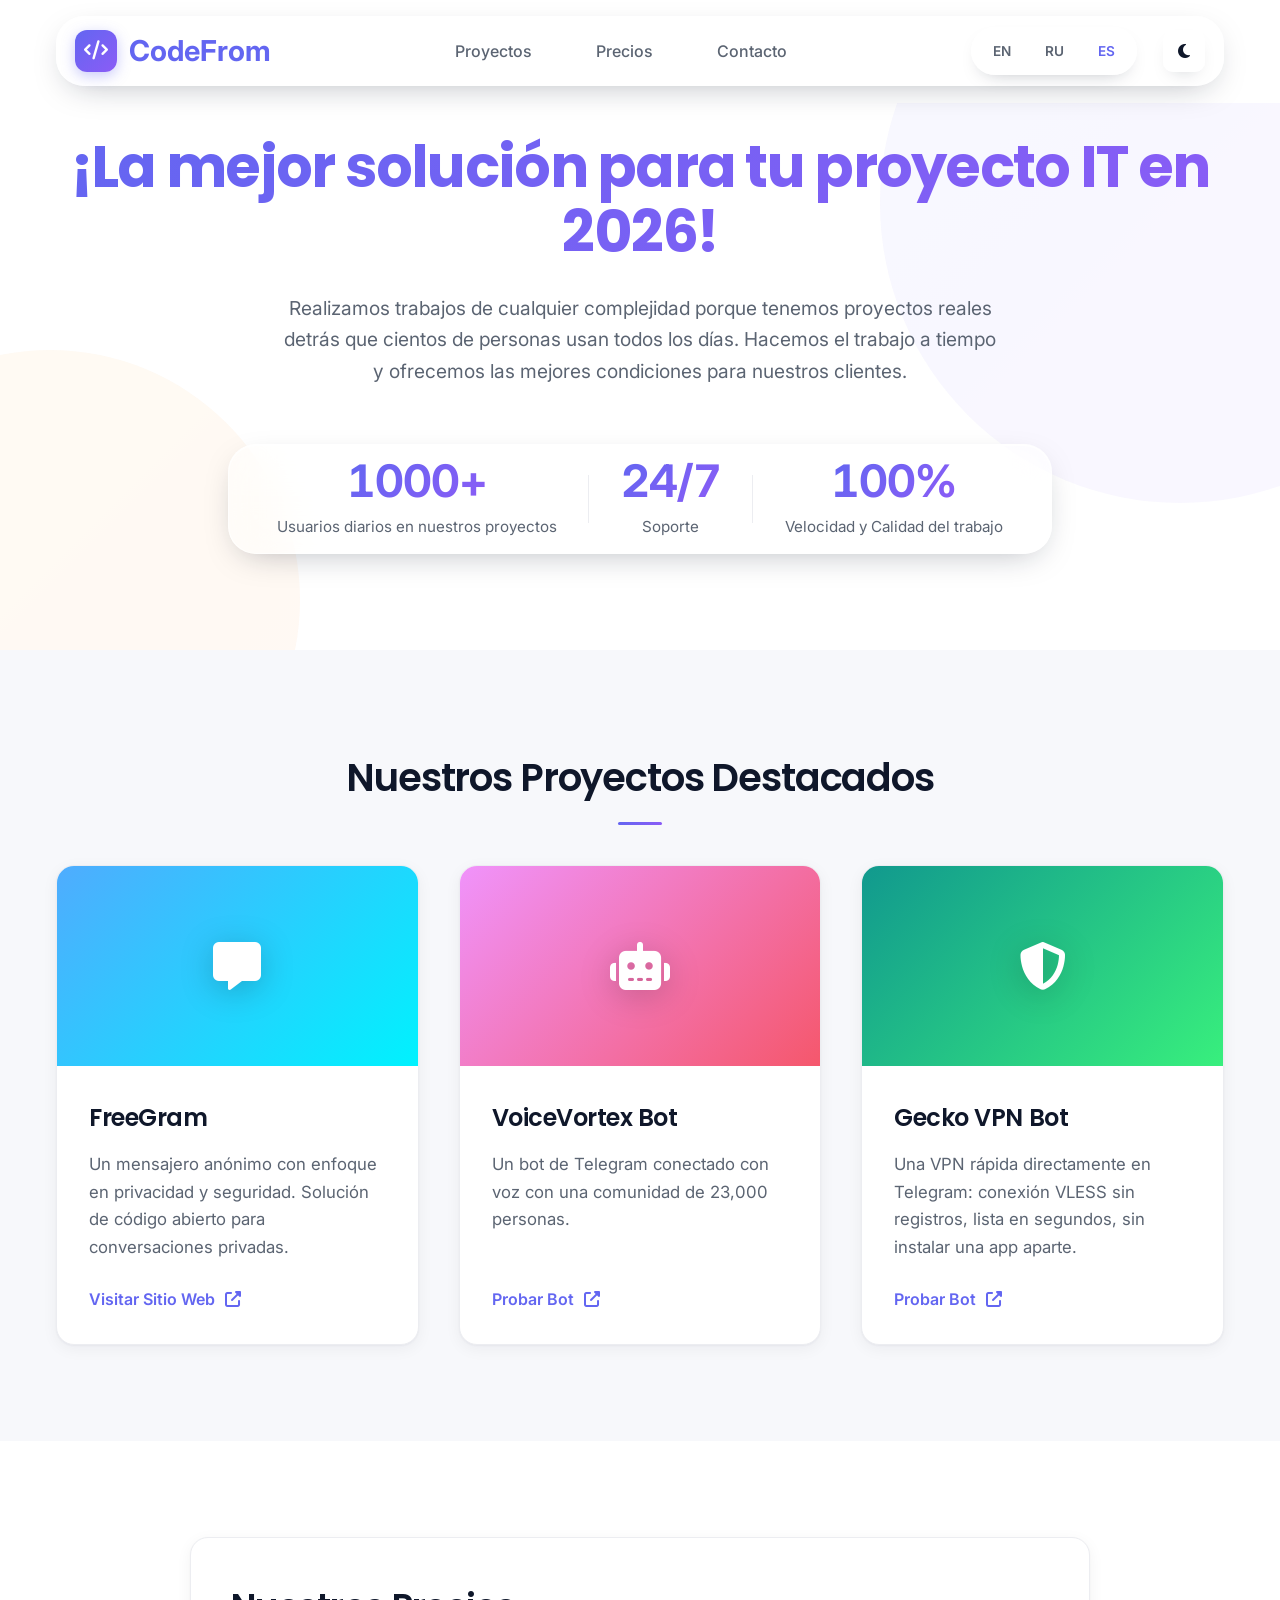
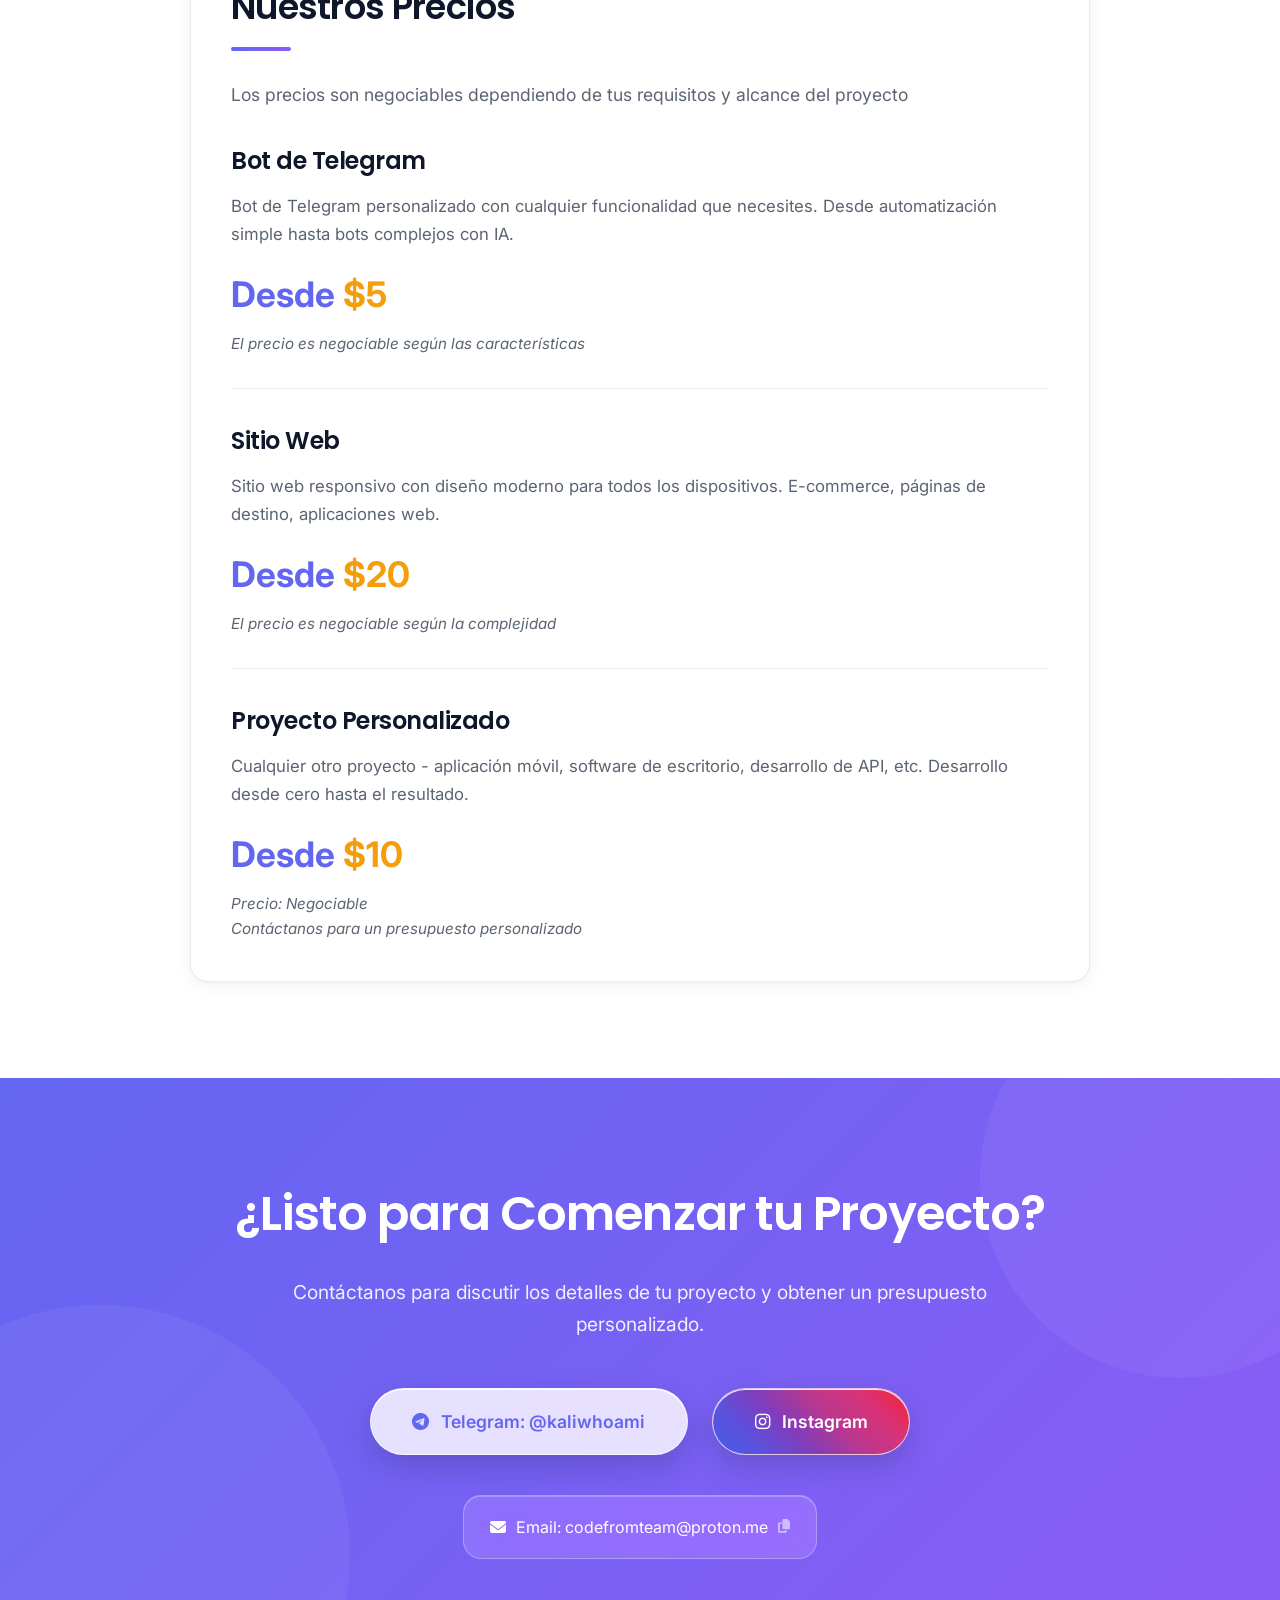
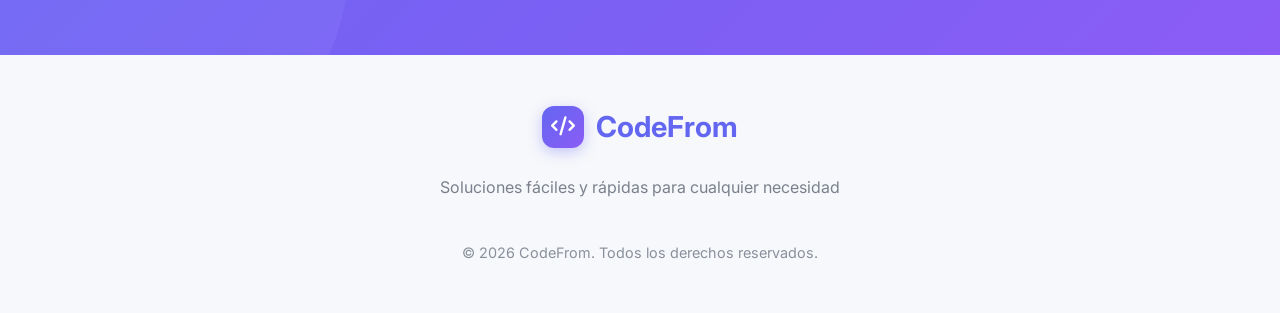
==== commit 23feece3: "Liquid glass" ====
--- a/es.html
+++ b/es.html
@@ -33,7 +33,7 @@
     <meta name="twitter:image" content="https://codefrom.team/assets/og-image-es.png">
 
     <link rel="stylesheet" href="https://cdnjs.cloudflare.com/ajax/libs/font-awesome/6.7.2/css/all.min.css">
-    <link rel="stylesheet" href="styles.css?v=20261010c">
+    <link rel="stylesheet" href="styles.css?v=20261107m">
     <link rel="preconnect" href="https://fonts.googleapis.com">
     <link rel="preconnect" href="https://fonts.gstatic.com" crossorigin>
     <link href="https://fonts.googleapis.com/css2?family=Poppins:wght@300;400;500;600;700&family=Inter:wght@300;400;500;600&display=swap" rel="stylesheet">
@@ -63,9 +63,7 @@
                 </a>
 
                 <div class="nav-links">
-                    <a href="#about">Sobre Nosotros</a>
                     <a href="#projects">Proyectos</a>
-                    <a href="#team">Equipo</a>
                     <a href="#pricing">Precios</a>
                     <a href="#contact">Contacto</a>
                 </div>
@@ -120,7 +118,6 @@
     
     <section class="hero" id="hero">
         <div class="container">
-            <div class="tagline">Desarrollo desde cero hasta el resultado</div>
             <h1>¡La mejor solución para tu proyecto IT en 2026!</h1>
             <p>Realizamos trabajos de cualquier complejidad porque tenemos proyectos reales detrás que cientos de personas usan todos los días. Hacemos el trabajo a tiempo y ofrecemos las mejores condiciones para nuestros clientes.</p>
             <div class="hero-stats">
@@ -140,35 +137,6 @@
         </div>
     </section>
 
-    <section class="features" id="about">
-        <div class="container">
-            <h2 class="section-title">¿Por Qué Elegirnos?</h2>
-            <div class="features-grid">
-                <div class="feature-card">
-                    <div class="feature-icon">
-                        <i class="fas fa-rocket"></i>
-                    </div>
-                    <h3>Experiencia en Proyectos Reales</h3>
-                    <p>Tenemos proyectos reales detrás que cientos de personas usan todos los días. Esto nos da una experiencia única y comprensión de lo que los clientes quieren ver.</p>
-                </div>
-                <div class="feature-card">
-                    <div class="feature-icon">
-                        <i class="fas fa-clock"></i>
-                    </div>
-                    <h3>Entrega a Tiempo</h3>
-                    <p>Hacemos el trabajo a tiempo y ofrecemos las mejores condiciones para nuestros clientes. Respetamos los plazos y valoramos tu tiempo.</p>
-                </div>
-                <div class="feature-card">
-                    <div class="feature-icon">
-                        <i class="fas fa-headset"></i>
-                    </div>
-                    <h3>Soporte Post-Compra</h3>
-                    <p>Proporcionamos mantenimiento después de la compra (alojamos tus proyectos, los mantenemos). No solo construimos, también apoyamos.</p>
-                </div>
-            </div>
-        </div>
-    </section>
-
     <section class="projects" id="projects">
         <div class="container">
             <h2 class="section-title">Nuestros Proyectos Destacados</h2>
@@ -178,7 +146,7 @@
                         <i class="fas fa-comment-alt"></i>
                     </div>
                     <div class="project-content">
-                        <h3>FGram Messenger</h3>
+                        <h3>FreeGram</h3>
                         <p>Un mensajero anónimo con enfoque en privacidad y seguridad. Solución de código abierto para conversaciones privadas.</p>
                         <a href="https://fgram.net" target="_blank" class="project-link">
                             Visitar Sitio Web <i class="fas fa-external-link-alt"></i>
@@ -216,58 +184,6 @@
     <section class="team-pricing-section">
         <div class="container">
             <div class="team-pricing">
-                <div class="team" id="team">
-                    <h2>Nuestro Equipo</h2>
-                    <div class="team-member">
-                        <div class="member-avatar">
-                            <i class="fab fa-github"></i>
-                        </div>
-                        <div class="member-info">
-                            <h4>Badover</h4>
-                            <p>Creador, dueño de FGram</p>
-                            <a href="https://github.com/badover" target="_blank" class="github-link">
-                                <i class="fab fa-github"></i> github.com/badover
-                            </a>
-                        </div>
-                    </div>
-                    <div class="team-member">
-                        <div class="member-avatar">
-                            <i class="fab fa-github"></i>
-                        </div>
-                        <div class="member-info">
-                            <h4>Furigane</h4>
-                            <p>Desarrollador Fullstack, dueño de JoyRentStore</p>
-                            <a href="https://github.com/Furigane" target="_blank" class="github-link">
-                                <i class="fab fa-github"></i> github.com/Furigane
-                            </a>
-                        </div>
-                    </div>
-                    <div class="team-member">
-                        <div class="member-avatar">
-                            <i class="fab fa-github"></i>
-                        </div>
-                        <div class="member-info">
-                            <h4>kalomaze</h4>
-                            <p>Desarrollador de bots y sitios, dueño de VoiceVortexBot</p>
-                            <a href="https://github.com/Juranik" target="_blank" class="github-link">
-                                <i class="fab fa-github"></i> github.com/Juranik
-                            </a>
-                        </div>
-                    </div>
-                    <div class="team-member">
-                        <div class="member-avatar">
-                            <i class="fab fa-instagram"></i>
-                        </div>
-                        <div class="member-info">
-                            <h4>Instagram</h4>
-                            <p>Síguenos para actualizaciones</p>
-                            <a href="https://instagram.com/codefromteam" target="_blank" class="github-link" style="color: #E4405F;">
-                                <i class="fab fa-instagram"></i> Nuestro Instagram
-                            </a>
-                        </div>
-                    </div>
-                </div>
-
                 <div class="pricing" id="pricing">
                     <h2>Nuestros Precios</h2>
                     <p class="pricing-subtitle">Los precios son negociables dependiendo de tus requisitos y alcance del proyecto</p>
@@ -347,6 +263,26 @@
         </div>
     </footer>
 
-    <script src="script.js?v=20261010b"></script>
+    <nav class="mobile-tabbar" aria-label="Navegación móvil">
+        <span class="mobile-tab-indicator" aria-hidden="true"></span>
+        <a class="mobile-tab" href="#hero" aria-label="Inicio">
+            <i class="fas fa-house" aria-hidden="true"></i>
+            <span>Inicio</span>
+        </a>
+        <a class="mobile-tab" href="#projects" aria-label="Proyectos">
+            <i class="fas fa-layer-group" aria-hidden="true"></i>
+            <span>Proyectos</span>
+        </a>
+        <a class="mobile-tab" href="#pricing" aria-label="Precios">
+            <i class="fas fa-tag" aria-hidden="true"></i>
+            <span>Precios</span>
+        </a>
+        <a class="mobile-tab" href="#contact" aria-label="Contacto">
+            <i class="fas fa-envelope" aria-hidden="true"></i>
+            <span>Contacto</span>
+        </a>
+    </nav>
+
+    <script src="script.js?v=20261107g"></script>
 </body>
 </html>
--- a/styles.css
+++ b/styles.css
@@ -1,4 +1,3 @@
-/* CSS Reset & Base Styles */
 * {
     margin: 0;
     padding: 0;
@@ -11,7 +10,6 @@
     --secondary: #f59e0b;
     --secondary-dark: #d97706;
 
-    /* Светлая тема (по умолчанию) */
     --bg-primary: #ffffff;
     --bg-secondary: #f7f8fb;
     --text-primary: #0f172a;
@@ -23,15 +21,18 @@
     --gradient: linear-gradient(135deg, #6366f1 0%, #8b5cf6 100%);
     --gradient-secondary: linear-gradient(135deg, #f59e0b 0%, #f97316 100%);
 
-    /* Многослойные мягкие тени для премиального вида */
     --shadow: 0 1px 2px rgba(15, 23, 42, 0.04), 0 4px 16px rgba(15, 23, 42, 0.05);
     --shadow-dark: 0 8px 24px rgba(15, 23, 42, 0.08), 0 16px 48px rgba(15, 23, 42, 0.08);
+    --glass-bg: rgba(255, 255, 255, 0.55);
+    --glass-bg-strong: rgba(255, 255, 255, 0.78);
+    --glass-border: rgba(255, 255, 255, 0.65);
+    --glass-highlight: rgba(255, 255, 255, 0.85);
+    --glass-shadow: 0 10px 34px -14px rgba(15, 23, 42, 0.35);
     --radius: 18px;
     --radius-small: 10px;
     --transition: all 0.35s cubic-bezier(0.22, 1, 0.36, 1);
 }
 
-/* Темная тема */
 [data-theme="dark"] {
     --bg-primary: #0b0f1a;
     --bg-secondary: #11192b;
@@ -42,6 +43,11 @@
     --card-bg: #111a2c;
     --shadow: 0 1px 2px rgba(0, 0, 0, 0.3), 0 4px 18px rgba(0, 0, 0, 0.35);
     --shadow-dark: 0 12px 32px rgba(0, 0, 0, 0.45), 0 20px 56px rgba(0, 0, 0, 0.45);
+    --glass-bg: rgba(17, 22, 38, 0.5);
+    --glass-bg-strong: rgba(17, 22, 38, 0.78);
+    --glass-border: rgba(255, 255, 255, 0.14);
+    --glass-highlight: rgba(255, 255, 255, 0.12);
+    --glass-shadow: 0 14px 38px -14px rgba(0, 0, 0, 0.6);
 }
 
 body {
@@ -60,7 +66,6 @@
     scroll-behavior: smooth;
 }
 
-/* Lock scrolling when menus open */
 .menu-open {
     overflow: hidden;
 }
@@ -78,7 +83,6 @@
     padding: 0 20px;
 }
 
-/* Header & Navigation */
 header {
     padding: 1.5rem 0;
     position: sticky;
@@ -92,7 +96,6 @@
     transition: var(--transition);
 }
 
-/* Respect safe-area on notch devices */
 header, .container {
     padding-left: max(16px, env(safe-area-inset-left));
     padding-right: max(16px, env(safe-area-inset-right));
@@ -194,12 +197,6 @@
     max-width: 100%;
 }
 
-/* Theme Switcher */
-/* .theme-switcher {
-    display: flex;
-    align-items: center;
-} */
-
 .theme-toggle {
     width: 42px;
     height: 42px;
@@ -236,7 +233,6 @@
     transform: scale(1.1);
 }
 
-/* Hero Section */
 .hero {
     padding: 7rem 0 6rem;
     text-align: center;
@@ -361,7 +357,6 @@
     margin-top: 0.6rem;
 }
 
-/* Features Section */
 .features {
     padding: 6rem 0;
     background-color: var(--bg-primary);
@@ -461,7 +456,6 @@
     font-size: 1.05rem;
 }
 
-/* Projects Section */
 .projects {
     padding: 6rem 0;
     background: var(--bg-secondary);
@@ -547,7 +541,6 @@
     color: var(--primary-dark);
 }
 
-/* Team & Pricing Section */
 .team-pricing-section {
     padding: 6rem 0;
     background-color: var(--bg-primary);
@@ -555,11 +548,13 @@
 
 .team-pricing {
     display: grid;
-    grid-template-columns: repeat(auto-fit, minmax(min(100%, 320px), 1fr));
+    grid-template-columns: minmax(0, 1fr);
     gap: 3rem;
-}
-
-.team, .pricing {
+    max-width: 900px;
+    margin: 0 auto;
+}
+
+.pricing {
     background: var(--card-bg);
     border-radius: var(--radius);
     padding: 2.5rem;
@@ -568,11 +563,11 @@
     border: 1px solid var(--border-color);
 }
 
-.team:hover, .pricing:hover {
+.pricing:hover {
     box-shadow: var(--shadow-dark);
 }
 
-.team h2, .pricing h2 {
+.pricing h2 {
     font-size: 2.2rem;
     margin-bottom: 1.8rem;
     color: var(--text-primary);
@@ -580,7 +575,7 @@
     padding-bottom: 15px;
 }
 
-.team h2::after, .pricing h2::after {
+.pricing h2::after {
     content: '';
     position: absolute;
     bottom: 0;
@@ -597,74 +592,6 @@
     font-size: 1.1rem;
 }
 
-.team-member {
-    display: flex;
-    align-items: center;
-    gap: 1.3rem;
-    margin-bottom: 1rem;
-    padding: 1rem 1.1rem;
-    border-radius: var(--radius-small);
-    transition: var(--transition);
-    border: 1px solid transparent;
-    min-width: 0;
-}
-
-.team-member:hover {
-    background-color: var(--bg-secondary);
-    border-color: var(--border-color);
-}
-
-.member-avatar {
-    width: 60px;
-    height: 60px;
-    background: var(--gradient);
-    border-radius: 16px;
-    display: flex;
-    align-items: center;
-    justify-content: center;
-    color: white;
-    font-size: 1.5rem;
-    flex-shrink: 0;
-    transition: var(--transition);
-}
-
-.team-member:hover .member-avatar {
-    transform: scale(1.05);
-}
-
-.member-info h4 {
-    font-size: 1.3rem;
-    margin-bottom: 0.3rem;
-    color: var(--text-primary);
-}
-
-.member-info {
-    min-width: 0;
-}
-
-.member-info p {
-    color: var(--text-secondary);
-    font-size: 1rem;
-    margin-bottom: 0.5rem;
-}
-
-.github-link {
-    display: inline-flex;
-    align-items: center;
-    gap: 6px;
-    color: var(--primary);
-    text-decoration: none;
-    font-weight: 500;
-    font-size: 0.95rem;
-    transition: var(--transition);
-    overflow-wrap: anywhere;
-}
-
-.github-link:hover {
-    color: var(--primary-dark);
-    gap: 8px;
-}
-
 .price-item {
     margin-bottom: 2rem;
     padding-bottom: 2rem;
@@ -709,7 +636,6 @@
     font-style: italic;
 }
 
-/* Contact Section */
 .contact {
     padding: 6rem 0;
     background: var(--gradient);
@@ -782,7 +708,6 @@
     gap: 16px;
 }
 
-/* Footer */
 footer {
     padding: 3rem 0;
     text-align: center;
@@ -814,7 +739,6 @@
     color: var(--text-secondary);
 }
 
-/* Contact Buttons & Info */
 .contact-buttons {
     display: flex;
     justify-content: center;
@@ -851,7 +775,6 @@
     margin-bottom: 0;
 }
 
-/* Click-to-copy email row */
 .contact-copy {
     width: auto;
     max-width: 100%;
@@ -927,7 +850,6 @@
     }
 }
 
-/* Footer Links */
 .footer-links {
     display: flex;
     gap: 2rem;
@@ -950,7 +872,6 @@
     transform: translateY(-3px);
 }
 
-/* Responsive Design */
 @media (max-width: 992px) {
     .hero h1 {
         font-size: 2.8rem;
@@ -969,7 +890,6 @@
     }
 }
 
-/* Мобильная версия - КОРРЕКТНАЯ */
 @media (max-width: 768px) {
     .nav-container {
         justify-content: space-between;
@@ -1061,6 +981,74 @@
     }
 }
 
+.hero {
+    padding-top: 2rem;
+}
+
+@media (max-width: 768px) {
+    .hero {
+        padding: 1.25rem 0 2.25rem;
+    }
+
+    .hero h1 {
+        max-width: 18ch;
+        margin: 0 auto 1rem;
+        font-size: clamp(1.8rem, 6vw, 2.8rem);
+        line-height: 1.12;
+        text-wrap: balance;
+    }
+
+    .hero p {
+        max-width: 38rem;
+        margin: 0 auto 1.5rem;
+        font-size: clamp(0.95rem, 2.2vw, 1.05rem);
+        line-height: 1.55;
+        text-wrap: pretty;
+    }
+
+    .hero-stats {
+        display: grid;
+        grid-template-columns: repeat(3, minmax(0, 1fr));
+        align-items: stretch;
+        width: min(100%, 680px);
+        margin-top: 1.25rem;
+        padding: 0.55rem 0.35rem;
+        gap: 0;
+        border-radius: 22px;
+    }
+
+    .stat {
+        min-width: 0;
+        padding: 0.45rem 0.25rem;
+        justify-content: center;
+    }
+
+    .stat:not(:last-child) {
+        border-right: 1px solid color-mix(in srgb, var(--border-color) 75%, transparent);
+    }
+
+    .stat-number {
+        font-size: clamp(1.15rem, 4.7vw, 1.8rem);
+    }
+
+    .stat-label {
+        max-width: 13ch;
+        margin-top: 0.35rem;
+        font-size: clamp(0.62rem, 2vw, 0.78rem);
+        line-height: 1.3;
+    }
+}
+
+.hero {
+    padding-top: 4.5rem;
+}
+
+@media (max-width: 768px) {
+    .hero {
+        padding-top: 2.25rem;
+    }
+}
+
 @media (max-width: 480px) {
     .hero {
         padding: 4rem 0 3rem;
@@ -1103,7 +1091,6 @@
     }
 }
 
-/* Prevent logo from wrapping on very small iPhones (e.g. 320-430px widths) */
 @media (max-width: 430px) {
     header {
         padding: 10px 0;
@@ -1136,7 +1123,6 @@
         gap: 6px;
     }
 
-    /* hide desktop language buttons to save space */
     .desktop-only {
         display: none !important;
     }
@@ -1153,14 +1139,12 @@
         display: flex !important;
     }
 
-    /* reduce logo text wrap risk */
     .logo span { 
         display: inline-block;
         line-height: 1;
     }
 }
 
-/* Very narrow phones: 300-400px widths (portrait phones) */
 @media (max-width: 400px) {
     html, body {
         -webkit-text-size-adjust: 100%;
@@ -1218,17 +1202,11 @@
         display: none !important;
     }
 
-    /* Ensure main sections preserve horizontal centering */
     .hero, .features, .projects, .team-pricing-section, .contact, footer {
         padding-left: 12px;
         padding-right: 12px;
     }
 
-    /* Center floating dropdowns on very narrow screens.
-       .mobile-language-dropdown deliberately excluded: this !important transform
-       used to fight the slide-down positioning rule (further down in this file)
-       on every phone ≤400px wide — i.e. most real phones — which is what made
-       the language panel keep overlapping the header no matter what. */
     .dropdown-menu {
         left: 50% !important;
         right: auto !important;
@@ -1237,14 +1215,12 @@
         max-width: 360px;
     }
 
-    /* Prevent slight left-shift by ensuring body content is centered */
     main, .container > * {
         margin-left: auto;
         margin-right: auto;
     }
 }
 
-/* Extra-small screens: widths <400px and heights <=800px */
 @media (max-width: 399px) and (max-height: 800px) {
     html, body {
         overflow-x: hidden;
@@ -1266,41 +1242,32 @@
         flex-wrap: nowrap !important;
     }
 
-    /* Hide non-essential controls to free space */
-    /* .theme-toggle { display: none !important; } */
     .desktop-only { display: none !important; }
     .mobile-only { display: flex !important; }
 
-    /* Show only logo icon to save horizontal space */
     .logo span { display: none; }
     .logo { font-size: 1rem; }
     .logo-icon { width: 30px; height: 30px; font-size: 0.9rem; }
 
-    /* Ensure action buttons are stacked and full-width where makes sense */
     .contact-buttons { flex-direction: column; gap: 8px; }
     .contact-btn { width: 100%; justify-content: center; padding: 10px; }
 
-    /* Scale down hero content so it doesn't overlap header */
     .hero { padding-top: 5.5rem; padding-bottom: 2.5rem; }
     .hero h1 { font-size: 1.5rem; line-height: 1.15; }
     .tagline { font-size: 0.95rem; padding: 0.4rem 1rem; }
     .hero p { font-size: 0.95rem; }
 
-    /* Collapse grids to single column and reduce gaps */
     .features-grid, .projects-grid, .team-pricing { grid-template-columns: 1fr; gap: 1rem; }
 
-    /* Center dropdowns and prevent left-shift (.mobile-language-dropdown excluded — see note above) */
     .dropdown-menu {
         left: 50% !important;
         transform: translateX(-50%) !important;
         width: calc(100% - 20px);
     }
 
-    /* Small improvements to avoid accidental horizontal scroll */
     .feature-card, .project-card, .team, .pricing { padding-left: 12px; padding-right: 12px; }
 }
 
-/* Animation Classes */
 @keyframes fadeIn {
     from {
         opacity: 0;
@@ -1312,7 +1279,6 @@
     }
 }
 
-/* === FIX THEME TOGGLE POSITION === */
 header {
     position: sticky;
 }
@@ -1323,45 +1289,12 @@
     gap: 1rem;
 }
 
-/* Swap language panel and theme toggle order (desktop & mobile) */
 .theme-switcher { order: 2; }
 .language-panel { order: 1; }
 .mobile-lang-btn { order: 1; }
 .mobile-menu-btn { order: 3; }
 
 
-/* Луна — справа в хедере */
-/* .theme-switcher {
-    position: absolute;
-    right: 24px;
-    top: 50%;
-    transform: translateY(-50%);
-    z-index: 200;
-    display: flex;
-    align-items: center;
-} */
-
-/* Мобилка — сдвигаем, чтобы не налезала на бургер */
-/* @media (max-width: 768px) {
-    .theme-switcher {
-        right: 70px;
-    }
-} */
-
-/* @media (max-width: 768px) {
-    .mobile-menu-btn {
-        display: block;
-    }
-
-    .nav-links {
-        display: none;
-        position: absolute;
-        top: 100%;
-        left: 0;
-        right: 0;
-    }
-} */
-
 .contact h2 {
     color: #fff;
 }
@@ -1370,7 +1303,6 @@
     pointer-events: none;
 }
 
-/* По умолчанию (светлая тема) */
 .theme-toggle .fa-sun {
     display: none;
 }
@@ -1379,7 +1311,6 @@
     display: block;
 }
 
-/* Тёмная тема — показываем солнце */
 [data-theme="dark"] .theme-toggle .fa-moon {
     display: none;
 }
@@ -1422,7 +1353,6 @@
     }
 }
 
-/* Бургер-меню для языков */
 .burger-menu {
     background: none;
     border: none;
@@ -1470,7 +1400,6 @@
     transform: rotate(-45deg) translate(5px, -5px);
 }
 
-/* Выпадающее меню языков */
 .dropdown-menu {
     position: absolute;
     top: 100%;
@@ -1512,7 +1441,6 @@
     font-weight: 600;
 }
 
-/* Опции языка */
 .language-options {
     display: flex;
     flex-direction: column;
@@ -1551,7 +1479,6 @@
     text-align: center;
 }
 
-/* Для мобилок */
 @media (max-width: 768px) {
     .dropdown-menu {
         right: 10px;
@@ -1564,14 +1491,12 @@
     }
 }
 
-/* Адаптация подвигаем кнопку темы */
 .nav-actions {
     display: flex;
     align-items: center;
     gap: 5px;
 }
 
-/* ========== ЯЗЫКОВАЯ ПАНЕЛЬ ========== */
 .language-panel {
     display: flex;
     align-items: center;
@@ -1602,21 +1527,17 @@
     background: rgba(99, 102, 241, 0.1);
 }
 
-/* === Responsive improvements (added) === */
-/* Make images and project images responsive */
 img, picture, .project-image img, .feature-card img {
     max-width: 100%;
     height: auto;
     display: block;
 }
 
-/* Slightly tighter container padding on small screens */
 .container {
     padding-left: 16px;
     padding-right: 16px;
 }
 
-/* Ensure header elements wrap gracefully on medium widths */
 .nav-container {
     gap: 12px;
     flex-wrap: wrap;
@@ -1626,7 +1547,6 @@
     align-items: center;
 }
 
-/* Improve touch targets and interaction on small devices */
 button, a {
     touch-action: manipulation;
 }
@@ -1635,13 +1555,11 @@
     -webkit-tap-highlight-color: rgba(0,0,0,0.06);
 }
 
-/* Increase tap targets for interactive elements */
 .nav-links a, .lang-btn, .mobile-menu-btn, .theme-toggle, .burger-menu {
     padding: 8px 10px;
     border-radius: 10px;
 }
 
-/* Medium breakpoint improvements */
 @media (max-width: 1024px) {
     .hero h1 {
         font-size: 3rem;
@@ -1656,12 +1574,10 @@
     }
 }
 
-/* Ensure mobile menu overlays content and is easily tappable */
 .nav-links {
     -webkit-overflow-scrolling: touch;
 }
 
-/* Make form controls and buttons more consistent on very small screens */
 @media (max-width: 420px) {
     .hero p, .project-content p, .feature-card p {
         font-size: 1rem;
@@ -1676,12 +1592,10 @@
     }
 }
 
-/* Minor visual: ensure sticky header doesn't cover content on small screens */
 main, section, #team, #pricing {
     scroll-margin-top: calc(var(--header-offset, 80px) + 16px);
 }
 
-/* small accessibility focus outline */
 a:focus, button:focus {
     outline: 3px solid rgba(99,102,241,0.18);
     outline-offset: 3px;
@@ -1701,7 +1615,6 @@
     font-weight: 600;
 }
 
-/* ========== БУРГЕР-КНОПКА ========== */
 .mobile-menu-btn {
     background: none;
     border: none;
@@ -1738,7 +1651,6 @@
     transition: var(--transition);
 }
 
-/* ========== КНОПКА ЯЗЫКА ДЛЯ МОБИЛКИ ========== */
 .mobile-lang-btn {
     display: none;
     align-items: center;
@@ -1769,7 +1681,6 @@
     font-weight: 700;
 }
 
-/* ========== ВЫПАДАЮЩЕЕ МЕНЮ ЯЗЫКОВ ========== */
 .mobile-language-dropdown {
     position: fixed;
     top: 50%;
@@ -1876,7 +1787,6 @@
     opacity: 1;
 }
 
-/* Оверлей для выпадающего меню */
 .dropdown-overlay {
     position: fixed;
     top: 0;
@@ -1896,7 +1806,6 @@
     opacity: 1;
 }
 
-/* ========== АДАПТИВНОСТЬ ========== */
 @media (max-width: 768px) {
     .mobile-only {
         display: flex !important;
@@ -1946,10 +1855,8 @@
     }
 }
 
-/* Fix overlap when viewport is narrow but still desktop-style (e.g. 769-884px) */
 @media (min-width: 769px) and (max-width: 884px) {
     .nav-links {
-        /* stop absolute centering which can overlap actions */
         position: static !important;
         transform: none !important;
         left: auto !important;
@@ -1970,7 +1877,6 @@
         gap: 8px;
     }
 
-    /* ensure action buttons stay on the right and don't get overlapped */
     .nav-actions {
         margin-left: auto;
         display: flex;
@@ -1978,7 +1884,6 @@
         align-items: center;
     }
 
-    /* slightly reduce logo size to preserve space */
     .logo {
         font-size: 1.5rem;
         gap: 8px;
@@ -1989,9 +1894,7 @@
     }
 }
 
-/* Tablet / narrow desktop fix (covers 885px - 940px, includes 912px) */
 @media (min-width: 885px) and (max-width: 940px) {
-    /* Avoid absolute-centering nav which can overlap actions */
     .nav-links {
         position: static !important;
         transform: none !important;
@@ -2009,7 +1912,6 @@
         align-items: center;
     }
 
-    /* Reduce hero size and add top padding so its text doesn't sit under header */
     .hero {
         padding-top: 6.5rem;
         padding-bottom: 3.5rem;
@@ -2019,24 +1921,20 @@
         font-size: 2.6rem;
     }
 
-    /* Slightly reduce logo & nav spacing */
     .logo {
         font-size: 1.4rem;
         gap: 10px;
     }
 
-    /* Ensure header sits above all content */
     header {
         z-index: 1200;
     }
 }
 
-/* Small tweak: prevent unexpected horizontal scroll due to shadows/margins */
 * {
     -webkit-overflow-scrolling: touch;
 }
 
-/* Для очень маленьких экранов */
 @media (max-width: 480px) {
     .mobile-lang-btn {
         padding: 6px 10px;
@@ -2045,7 +1943,7 @@
     }
     
     .mobile-lang-btn .current-lang {
-        display: none; /* На очень маленьких скрываем текст */
+        display: none;
     }
     
     .mobile-language-dropdown {
@@ -2058,14 +1956,10 @@
     }
 }
 
-/* Добавь в самом конце файла после всех стилей: */
-
-/* Фиксируем скролл при открытом меню */
 body.menu-open {
   overflow: hidden;
 }
 
-/* Исправляем выравнивание языковой панели в хедере */
 .nav-actions {
   display: flex;
   align-items: center;
@@ -2073,7 +1967,6 @@
   margin-left: auto;
 }
 
-/* Делаем языковые кнопки ровнее */
 .language-panel {
   display: flex;
   align-items: center;
@@ -2099,7 +1992,6 @@
   height: 36px;
 }
 
-/* Мобильная кнопка языка */
 .mobile-lang-btn {
   display: none;
   align-items: center;
@@ -2125,7 +2017,6 @@
   mask: url('assets/translation.png') no-repeat center / contain;
 }
 
-/* Мобильное выпадающее меню языков */
 .mobile-language-dropdown {
   position: fixed;
   top: 100px;
@@ -2159,7 +2050,6 @@
   border-bottom: none;
 }
 
-/* Ховер эффект для языковых кнопок */
 .lang-btn:hover {
   background: rgba(99, 102, 241, 0.1);
   color: var(--primary);
@@ -2171,7 +2061,6 @@
   box-shadow: 0 4px 12px rgba(99, 102, 241, 0.3);
 }
 
-/* Улучшаем мобильное меню */
 @media (max-width: 768px) {
   .mobile-lang-btn {
     display: flex;
@@ -2199,12 +2088,10 @@
     display: flex;
   }
   
-  /* Сдвигаем языковую кнопку правее */
   .mobile-lang-btn {
     margin-right: 10px;
   }
   
-  /* Улучшаем оверлей */
   .dropdown-overlay {
     position: fixed;
     top: 0;
@@ -2222,7 +2109,6 @@
   }
 }
 
-/* Улучшаем отображение на очень маленьких экранах */
 @media (max-width: 480px) {
   .hero h1 {
     font-size: 1.8rem;
@@ -2261,7 +2147,6 @@
   }
 }
 
-/* Header layout fixes for medium desktop widths */
 @media (min-width: 769px) {
   .nav-container {
     flex-wrap: nowrap;
@@ -2317,7 +2202,6 @@
   }
 }
 
-/* Mobile header/menu fixes */
 @media (max-width: 768px) {
   header {
     z-index: 1500;
@@ -2373,18 +2257,10 @@
   }
 }
 
-/* ============================================================
-   Apple-style motion & interactivity
-   ============================================================ */
-
 a, button {
     -webkit-tap-highlight-color: transparent;
 }
 
-/* Sticky header: gains contrast and shrinks slightly as the page scrolls.
-   Padding is intentionally NOT transitioned — animating it triggers layout
-   reflow on every frame, which is what made scrolling feel torn/laggy on
-   mobile. background-color/box-shadow are paint-only, so those stay eased. */
 header {
     transition: background-color 0.4s ease,
                 box-shadow 0.4s ease;
@@ -2412,7 +2288,6 @@
     transform: scale(0.92);
 }
 
-/* Active section indicator in the nav */
 .nav-links a.active {
     color: var(--primary);
 }
@@ -2421,11 +2296,6 @@
     width: 100%;
 }
 
-/* Scroll reveal — sections rise and fade in as they enter the viewport.
-   will-change is dropped once revealed so finished cards don't sit on their
-   own compositor layer for the rest of the page's life — with a dozen-plus
-   cards on the page, keeping them all promoted is what was bogging scroll
-   down on weaker phones. */
 .reveal {
     opacity: 0;
     transform: translateY(12px);
@@ -2456,7 +2326,6 @@
     font-variant-numeric: tabular-nums;
 }
 
-/* Subtle pointer-driven tilt for cards on devices with a precise pointer (mouse/trackpad) */
 @media (hover: hover) and (pointer: fine) {
     .feature-card,
     .project-card {
@@ -2470,12 +2339,6 @@
     }
 }
 
-/* Tactile press feedback for touch — mirrors iOS "spring down" since :hover never fires on touch.
-   NOTE: cards are intentionally excluded here. They're big scroll surfaces, and a
-   scale-on-:active fires the instant a finger touches down — before the browser
-   knows whether it's a tap or the start of a scroll/flick — so every card the
-   thumb grazed while scrolling would visibly flash/jump. Kept only on genuine,
-   small tap targets (buttons/links) below, where that ambiguity doesn't happen. */
 @media (hover: none) {
     .contact-btn,
     .project-link,
@@ -2510,30 +2373,7 @@
     }
 }
 
-/* ============================================================
-   iOS 26 "Liquid Glass" — mobile navigation layer
-   Glass is reserved for nav/floating chrome (bar, controls,
-   sheets) — content cards stay opaque, per Apple's own rule
-   that glass never sits on the content layer.
-   ============================================================ */
 @media (max-width: 768px) {
-    :root {
-        --glass-bg: rgba(255, 255, 255, 0.55);
-        --glass-bg-strong: rgba(255, 255, 255, 0.78);
-        --glass-border: rgba(255, 255, 255, 0.65);
-        --glass-highlight: rgba(255, 255, 255, 0.85);
-        --glass-shadow: 0 10px 34px -14px rgba(15, 23, 42, 0.35);
-    }
-
-    [data-theme="dark"] {
-        --glass-bg: rgba(17, 22, 38, 0.5);
-        --glass-bg-strong: rgba(17, 22, 38, 0.78);
-        --glass-border: rgba(255, 255, 255, 0.14);
-        --glass-highlight: rgba(255, 255, 255, 0.12);
-        --glass-shadow: 0 14px 38px -14px rgba(0, 0, 0, 0.6);
-    }
-
-    /* --- The nav bar itself: a true glass surface --- */
     header {
         background: var(--glass-bg);
         backdrop-filter: saturate(220%) blur(28px);
@@ -2547,7 +2387,6 @@
         box-shadow: inset 0 1px 0 var(--glass-highlight), var(--glass-shadow);
     }
 
-    /* --- Floating glass controls: theme toggle, burger, language pill --- */
     .theme-toggle,
     .mobile-menu-btn,
     .mobile-lang-btn {
@@ -2561,7 +2400,6 @@
         isolation: isolate;
     }
 
-    /* Shimmer that follows the touch point — mirrors glassEffect(.interactive()) */
     .theme-toggle::after,
     .mobile-menu-btn::after,
     .mobile-lang-btn::after {
@@ -2595,14 +2433,12 @@
         transform: scale(0.9);
     }
 
-    /* --- Nav menu: kept solid/opaque (not glass) — easier to read over content --- */
     .nav-links {
         background: var(--card-bg);
         border: 1px solid var(--border-color);
         box-shadow: var(--shadow-dark);
     }
 
-    /* --- Floating glass sheet: language dropdown --- */
     .mobile-language-dropdown {
         background: var(--glass-bg-strong);
         backdrop-filter: saturate(200%) blur(30px);
@@ -2615,16 +2451,11 @@
         border-bottom: 1px solid var(--glass-border);
     }
 
-    /* Dimming layer behind the glass sheet — pairs with it, isn't glass itself */
     .dropdown-overlay.active {
         backdrop-filter: blur(4px);
         -webkit-backdrop-filter: blur(4px);
     }
 
-    /* Language sheet: drops in just below the header instead of overlapping
-       it. An older leftover rule had it vertically re-centering itself via
-       translate(-50%, -50%) on open, which pulled it up over the header/nav
-       buttons — this replaces that with a straightforward slide-down. */
     .mobile-language-dropdown {
         top: calc(var(--header-offset, 72px) + 14px);
         left: 50%;
@@ -2663,7 +2494,6 @@
     }
 }
 
-/* Responsive polish */
 .contact-copy .copy-text {
     overflow-wrap: anywhere;
 }
@@ -2690,7 +2520,6 @@
         grid-template-columns: minmax(0, 1fr);
     }
 
-    .team,
     .pricing {
         min-width: 0;
     }
@@ -2752,4 +2581,370 @@
     .logo span {
         display: none;
     }
+}
+
+@media (min-width: 769px) {
+    header,
+    header.scrolled,
+    [data-theme="dark"] header.scrolled {
+        background: transparent;
+        backdrop-filter: none;
+        -webkit-backdrop-filter: none;
+        border-bottom-color: transparent;
+        box-shadow: none;
+    }
+
+    .nav-container {
+        padding: 10px 18px;
+        border: 1px solid var(--glass-border);
+        border-radius: 28px;
+        background: var(--glass-bg);
+        backdrop-filter: saturate(200%) blur(24px);
+        -webkit-backdrop-filter: saturate(200%) blur(24px);
+        box-shadow: inset 0 1px 0 var(--glass-highlight), var(--glass-shadow);
+    }
+
+    .nav-links a {
+        padding: 8px 12px;
+        border-radius: 999px;
+    }
+
+    .nav-links a::after {
+        display: none;
+    }
+
+    .nav-links a:hover,
+    .nav-links a.active {
+        color: var(--primary);
+    }
+
+    .nav-links a:hover {
+        background: var(--glass-bg-strong);
+    }
+
+    .nav-links a.active:not(:hover) {
+        color: var(--text-secondary);
+        background: transparent;
+    }
+}
+
+.theme-toggle,
+.language-panel,
+.mobile-lang-btn,
+.mobile-menu-btn {
+    border: 1px solid var(--glass-border);
+    background: var(--glass-bg);
+    backdrop-filter: saturate(180%) blur(18px);
+    -webkit-backdrop-filter: saturate(180%) blur(18px);
+    box-shadow: inset 0 1px 0 var(--glass-highlight), 0 8px 20px -12px rgba(15, 23, 42, 0.35);
+}
+
+.language-panel {
+    padding: 5px;
+}
+
+.lang-btn.active {
+    border: 1px solid var(--glass-border);
+    background: var(--glass-bg-strong);
+    color: var(--primary);
+    box-shadow: inset 0 1px 0 var(--glass-highlight);
+}
+
+.tagline {
+    background: var(--glass-bg);
+    border-color: var(--glass-border);
+    backdrop-filter: saturate(180%) blur(16px);
+    -webkit-backdrop-filter: saturate(180%) blur(16px);
+    box-shadow: inset 0 1px 0 var(--glass-highlight), 0 8px 24px -16px rgba(15, 23, 42, 0.4);
+}
+
+.hero-stats {
+    width: fit-content;
+    max-width: 100%;
+    margin-left: auto;
+    margin-right: auto;
+    padding: 0.9rem 1rem;
+    gap: 0;
+    border: 1px solid var(--glass-border);
+    border-radius: 28px;
+    background: var(--glass-bg);
+    backdrop-filter: saturate(180%) blur(22px);
+    -webkit-backdrop-filter: saturate(180%) blur(22px);
+    box-shadow: inset 0 1px 0 var(--glass-highlight), var(--glass-shadow);
+}
+
+.stat {
+    padding: 0 2rem;
+}
+
+.contact-btn {
+    border: 1px solid rgba(255, 255, 255, 0.72);
+    background: rgba(255, 255, 255, 0.82);
+    backdrop-filter: saturate(180%) blur(18px);
+    -webkit-backdrop-filter: saturate(180%) blur(18px);
+    box-shadow: inset 0 1px 0 rgba(255, 255, 255, 0.9), 0 12px 30px rgba(15, 23, 42, 0.18);
+}
+
+.instagram-btn {
+    background: linear-gradient(45deg, rgba(64, 93, 230, 0.92), rgba(88, 81, 219, 0.92), rgba(131, 58, 180, 0.92), rgba(193, 53, 132, 0.92), rgba(225, 48, 108, 0.92), rgba(253, 29, 29, 0.92));
+    color: white;
+}
+
+.contact-info {
+    border: 1px solid rgba(255, 255, 255, 0.28);
+    background: rgba(255, 255, 255, 0.14);
+    backdrop-filter: saturate(180%) blur(20px);
+    -webkit-backdrop-filter: saturate(180%) blur(20px);
+    box-shadow: inset 0 1px 0 rgba(255, 255, 255, 0.24);
+}
+
+@media (max-width: 768px) {
+    .hero-stats {
+        padding: 0.55rem;
+        gap: 0.5rem;
+    }
+
+    .stat {
+        padding: 0.7rem 1.5rem;
+    }
+
+    .mobile-menu-btn {
+        background: var(--glass-bg-strong);
+    }
+}
+
+@media (max-width: 480px) {
+    .hero-stats {
+        width: min(100%, 340px);
+        border-radius: 24px;
+    }
+
+    .stat {
+        padding: 0.65rem 0.75rem;
+    }
+}
+
+@media (prefers-reduced-transparency: reduce) {
+    :root {
+        --glass-bg: rgba(255, 255, 255, 0.96);
+        --glass-bg-strong: rgba(255, 255, 255, 0.99);
+    }
+
+    [data-theme="dark"] {
+        --glass-bg: rgba(17, 22, 38, 0.96);
+        --glass-bg-strong: rgba(17, 22, 38, 0.99);
+    }
+
+    .nav-container,
+    .theme-toggle,
+    .language-panel,
+    .mobile-lang-btn,
+    .mobile-menu-btn,
+    .tagline,
+    .hero-stats,
+    .contact-btn,
+    .contact-info {
+        backdrop-filter: none;
+        -webkit-backdrop-filter: none;
+    }
+}
+
+.mobile-tabbar {
+    display: none;
+}
+
+@media (max-width: 768px) {
+    :root {
+        --glass-bg: rgba(255, 255, 255, 0.26);
+        --glass-bg-strong: rgba(255, 255, 255, 0.4);
+        --glass-border: rgba(255, 255, 255, 0.56);
+        --glass-highlight: rgba(255, 255, 255, 0.78);
+        --glass-shadow: 0 14px 40px -18px rgba(15, 23, 42, 0.4);
+    }
+
+    [data-theme="dark"] {
+        --glass-bg: rgba(17, 22, 38, 0.3);
+        --glass-bg-strong: rgba(17, 22, 38, 0.48);
+        --glass-border: rgba(255, 255, 255, 0.2);
+        --glass-highlight: rgba(255, 255, 255, 0.16);
+        --glass-shadow: 0 16px 42px -18px rgba(0, 0, 0, 0.65);
+    }
+
+    body {
+        padding-bottom: calc(92px + env(safe-area-inset-bottom));
+    }
+
+    .mobile-menu-btn,
+    .nav-links {
+        display: none !important;
+    }
+
+    .mobile-tabbar {
+        position: fixed;
+        z-index: 1300;
+        right: max(12px, env(safe-area-inset-right));
+        bottom: calc(10px + env(safe-area-inset-bottom));
+        left: max(12px, env(safe-area-inset-left));
+        display: grid;
+        grid-template-columns: repeat(4, minmax(0, 1fr));
+        gap: 4px;
+        max-width: 560px;
+        margin: 0 auto;
+        padding: 7px;
+        border: 1px solid color-mix(in srgb, var(--glass-border) 82%, transparent);
+        border-radius: 28px;
+        background:
+            linear-gradient(145deg, rgba(255, 255, 255, 0.2), transparent 42%),
+            var(--glass-bg);
+        backdrop-filter: saturate(220%) blur(34px);
+        -webkit-backdrop-filter: saturate(220%) blur(34px);
+        box-shadow:
+            inset 0 1px 0 var(--glass-highlight),
+            inset 0 -1px 0 rgba(255, 255, 255, 0.08),
+            var(--glass-shadow);
+        touch-action: pan-y;
+        user-select: none;
+        -webkit-user-select: none;
+        isolation: isolate;
+    }
+
+    [data-theme="dark"] .mobile-tabbar {
+        background:
+            linear-gradient(145deg, rgba(255, 255, 255, 0.12), transparent 42%),
+            var(--glass-bg);
+        box-shadow:
+            inset 0 1px 0 var(--glass-highlight),
+            inset 0 -1px 0 rgba(255, 255, 255, 0.04),
+            var(--glass-shadow);
+    }
+
+    .mobile-tabbar.has-active-tab .mobile-tab-indicator {
+        opacity: 1;
+    }
+
+    .mobile-tab-indicator {
+        position: absolute;
+        top: 0;
+        left: 0;
+        z-index: 0;
+        pointer-events: none;
+        border: 1px solid rgba(255, 255, 255, 0.68);
+        border-radius: 22px;
+        opacity: 0;
+        background:
+            radial-gradient(ellipse at 30% 0%, rgba(255, 255, 255, 0.68), transparent 66%),
+            linear-gradient(145deg, rgba(255, 255, 255, 0.5), rgba(255, 255, 255, 0.12) 58%, rgba(255, 255, 255, 0.28));
+        box-shadow:
+            inset 0 1px 1px rgba(255, 255, 255, 0.9),
+            inset 0 -1px 1px rgba(255, 255, 255, 0.28),
+            0 3px 12px rgba(15, 23, 42, 0.12);
+        backdrop-filter: blur(12px) saturate(180%);
+        -webkit-backdrop-filter: blur(12px) saturate(180%);
+        transition:
+            transform 500ms cubic-bezier(0.22, 1, 0.36, 1),
+            width 420ms cubic-bezier(0.22, 1, 0.36, 1),
+            height 350ms ease,
+            opacity 180ms ease;
+    }
+
+    .mobile-tab {
+        position: relative;
+        z-index: 1;
+        display: flex;
+        min-width: 0;
+        min-height: 52px;
+        flex-direction: column;
+        align-items: center;
+        justify-content: center;
+        gap: 4px;
+        padding: 6px 2px;
+        border-radius: 19px;
+        color: var(--text-secondary);
+        font-size: 0.65rem;
+        font-weight: 600;
+        line-height: 1;
+        text-decoration: none;
+        transition: color 0.2s ease, background-color 0.2s ease, transform 0.2s ease;
+        -webkit-tap-highlight-color: transparent;
+    }
+
+    .mobile-tab:focus:not(:focus-visible) {
+        outline: none;
+        box-shadow: none;
+    }
+
+    .mobile-tab:focus-visible {
+        outline: 2px solid color-mix(in srgb, var(--primary) 75%, white);
+        outline-offset: 2px;
+    }
+
+    .mobile-tab i {
+        font-size: 1.1rem;
+        transition: transform 0.25s cubic-bezier(0.22, 1, 0.36, 1);
+    }
+
+    .mobile-tab.active {
+        color: #4338ca;
+    }
+
+    [data-theme="dark"] .mobile-tab-indicator {
+        border-color: rgba(255, 255, 255, 0.3);
+        background:
+            radial-gradient(ellipse at 30% 0%, rgba(255, 255, 255, 0.24), transparent 66%),
+            linear-gradient(145deg, rgba(255, 255, 255, 0.22), rgba(255, 255, 255, 0.07) 58%, rgba(255, 255, 255, 0.14));
+        box-shadow:
+            inset 0 1px 1px rgba(255, 255, 255, 0.34),
+            inset 0 -1px 1px rgba(255, 255, 255, 0.1),
+            0 3px 12px rgba(0, 0, 0, 0.2);
+    }
+
+    [data-theme="dark"] .mobile-tab.active {
+        color: #e0e7ff;
+    }
+
+    .mobile-tab.active i {
+        transform: translateY(-1px) scale(1.08);
+    }
+
+    .mobile-tab:active {
+        transform: scale(0.92);
+    }
+
+    @media (max-width: 360px) {
+        .mobile-tabbar {
+            right: 8px;
+            left: 8px;
+            gap: 1px;
+            padding: 6px;
+        }
+
+        .mobile-tab {
+            font-size: 0.6rem;
+        }
+    }
+
+    @media (prefers-reduced-transparency: reduce) {
+        .mobile-tabbar {
+            background: var(--card-bg);
+            backdrop-filter: none;
+            -webkit-backdrop-filter: none;
+        }
+
+        .mobile-tab-indicator {
+            background: color-mix(in srgb, var(--primary) 14%, var(--card-bg));
+            backdrop-filter: none;
+            -webkit-backdrop-filter: none;
+        }
+
+    }
+}
+
+.hero {
+    padding-top: 2rem;
+}
+
+@media (max-width: 768px) {
+    .hero {
+        padding-top: 1rem;
+    }
 }
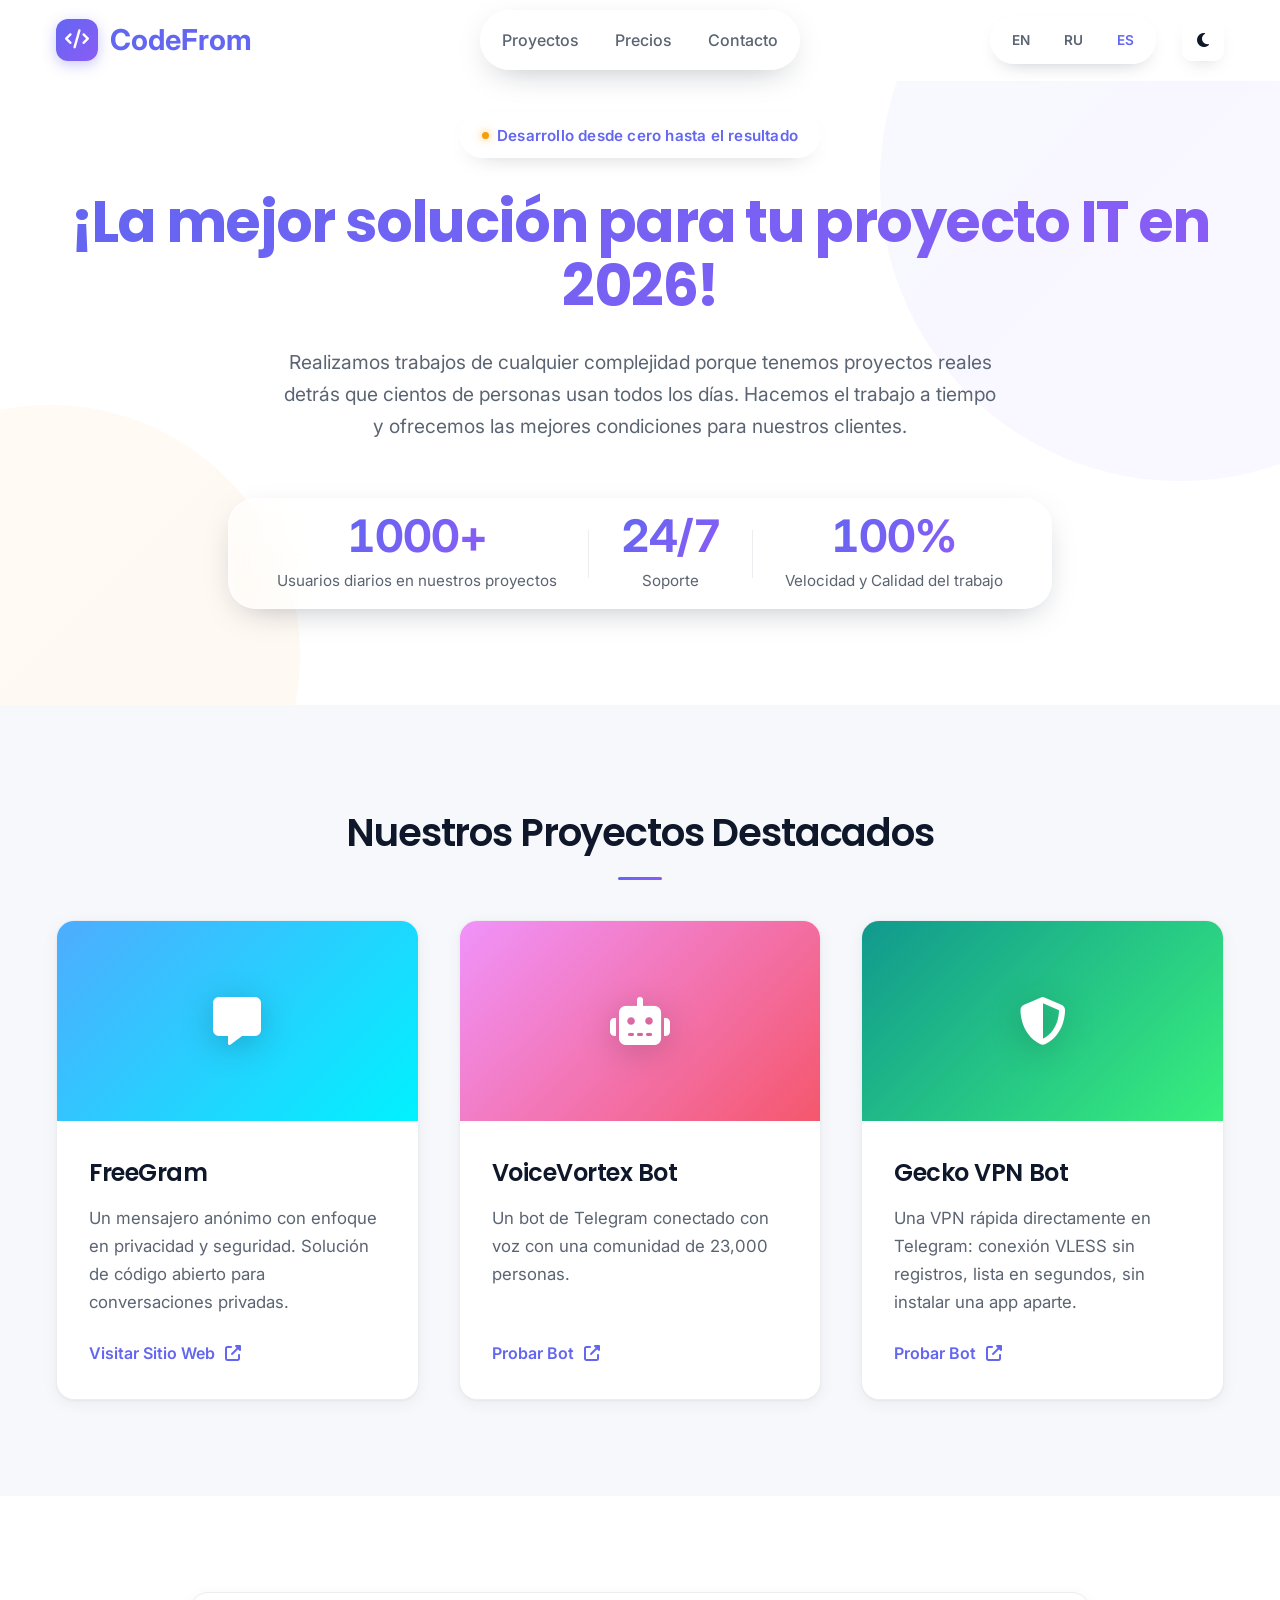
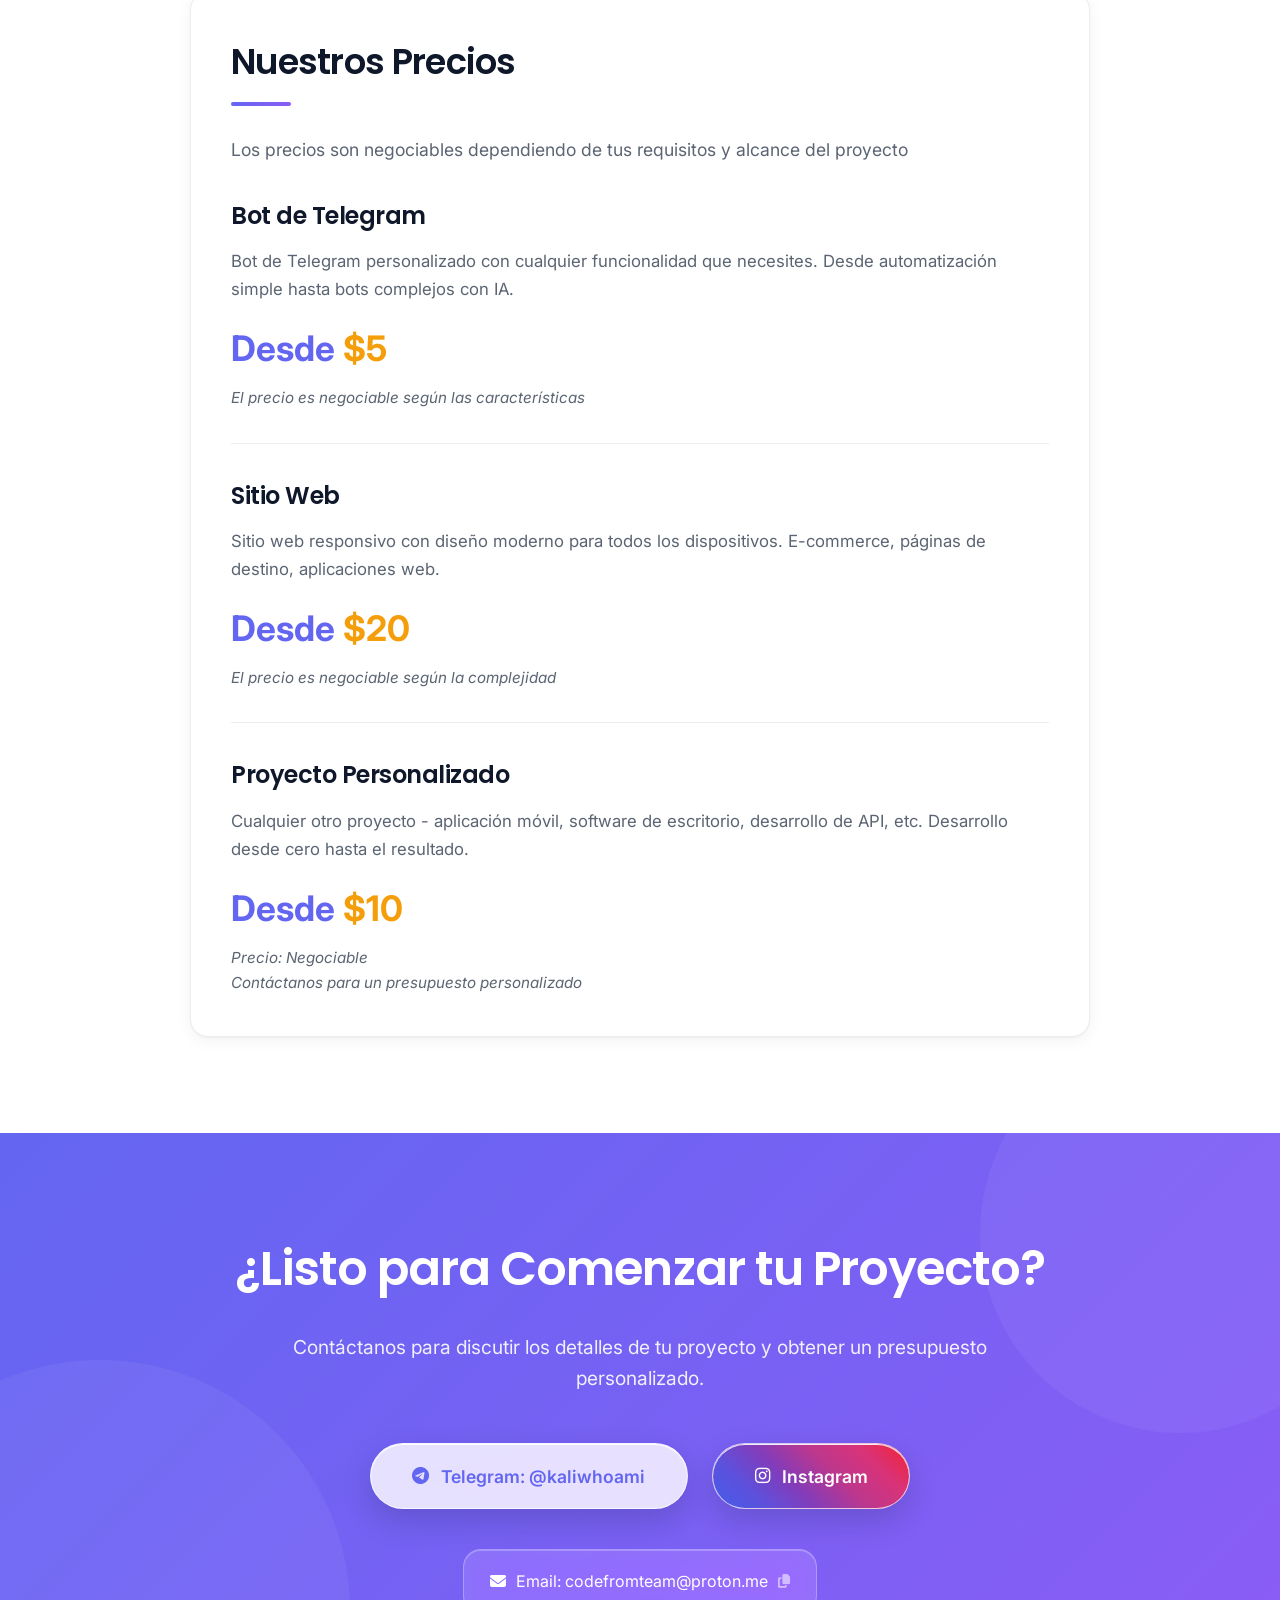
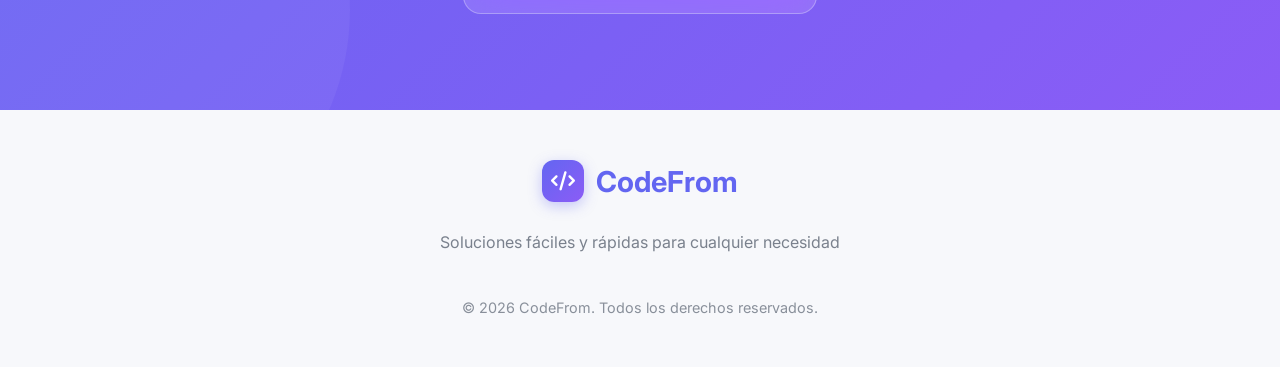
==== commit c8c8503b: "Liquid glass 2.0" ====
--- a/es.html
+++ b/es.html
@@ -33,7 +33,7 @@
     <meta name="twitter:image" content="https://codefrom.team/assets/og-image-es.png">
 
     <link rel="stylesheet" href="https://cdnjs.cloudflare.com/ajax/libs/font-awesome/6.7.2/css/all.min.css">
-    <link rel="stylesheet" href="styles.css?v=20261107m">
+    <link rel="stylesheet" href="styles.css?v=20261108b">
     <link rel="preconnect" href="https://fonts.googleapis.com">
     <link rel="preconnect" href="https://fonts.gstatic.com" crossorigin>
     <link href="https://fonts.googleapis.com/css2?family=Poppins:wght@300;400;500;600;700&family=Inter:wght@300;400;500;600&display=swap" rel="stylesheet">
@@ -118,6 +118,7 @@
     
     <section class="hero" id="hero">
         <div class="container">
+            <div class="tagline">Desarrollo desde cero hasta el resultado</div>
             <h1>¡La mejor solución para tu proyecto IT en 2026!</h1>
             <p>Realizamos trabajos de cualquier complejidad porque tenemos proyectos reales detrás que cientos de personas usan todos los días. Hacemos el trabajo a tiempo y ofrecemos las mejores condiciones para nuestros clientes.</p>
             <div class="hero-stats">
--- a/styles.css
+++ b/styles.css
@@ -64,6 +64,15 @@
 
 html {
     scroll-behavior: smooth;
+    scrollbar-width: none;
+    -ms-overflow-style: none;
+}
+
+html::-webkit-scrollbar,
+body::-webkit-scrollbar {
+    display: none;
+    width: 0;
+    height: 0;
 }
 
 .menu-open {
@@ -273,6 +282,8 @@
 .tagline {
     display: inline-flex;
     align-items: center;
+    justify-content: center;
+    max-width: 100%;
     gap: 8px;
     background: color-mix(in srgb, var(--primary) 8%, var(--bg-primary));
     color: var(--primary);
@@ -284,14 +295,30 @@
     box-shadow: none;
     font-size: 0.95rem;
     letter-spacing: 0.2px;
+    text-align: center;
 }
 
 .tagline::before {
     content: '';
+    flex: 0 0 7px;
     width: 7px;
     height: 7px;
     border-radius: 50%;
     background: var(--secondary);
+    box-shadow: 0 0 8px color-mix(in srgb, var(--secondary) 75%, transparent);
+    animation: tagline-pulse 1.8s ease-in-out infinite;
+}
+
+@keyframes tagline-pulse {
+    0%, 100% {
+        opacity: 0.72;
+        box-shadow: 0 0 5px color-mix(in srgb, var(--secondary) 60%, transparent);
+    }
+
+    50% {
+        opacity: 1;
+        box-shadow: 0 0 12px color-mix(in srgb, var(--secondary) 90%, transparent);
+    }
 }
 
 .hero h1 {
@@ -1090,6 +1117,7 @@
         font-size: 1rem;
     }
 }
+
 
 @media (max-width: 430px) {
     header {
@@ -2110,6 +2138,13 @@
 }
 
 @media (max-width: 480px) {
+  .tagline {
+      flex-wrap: wrap;
+      padding: 0.5rem 1rem;
+      font-size: 0.82rem;
+      line-height: 1.35;
+  }
+
   .hero h1 {
     font-size: 1.8rem;
   }
@@ -2479,6 +2514,10 @@
         opacity: 1;
         transform: none;
         transition: none;
+    }
+
+    .tagline::before {
+        animation: none;
     }
 
     .hero::before,
@@ -2947,4 +2986,183 @@
     .hero {
         padding-top: 1rem;
     }
+}
+
+@media (max-width: 480px) {
+    .hero h1 {
+        width: 100%;
+        max-width: 18ch;
+        margin-right: auto;
+        margin-left: auto;
+        line-height: 1.12;
+        text-wrap: balance;
+        overflow-wrap: break-word;
+    }
+
+    .hero-stats {
+        display: grid;
+        grid-template-columns: minmax(0, 1fr);
+        width: min(100%, 360px);
+        gap: 0;
+        padding: 0.4rem 1rem;
+        border: 1px solid var(--glass-border);
+        border-radius: 24px;
+        background: var(--glass-bg-strong);
+        box-shadow: inset 0 1px 0 var(--glass-highlight), var(--glass-shadow);
+        text-align: left;
+    }
+
+    .stat {
+        display: flex;
+        min-width: 0;
+        flex-direction: row;
+        align-items: center;
+        justify-content: flex-start;
+        gap: 0.75rem;
+        padding: 0.75rem 0.15rem;
+        text-align: left;
+    }
+
+    .stat:not(:last-child) {
+        border-right: 0;
+        border-bottom: 1px solid color-mix(in srgb, var(--border-color) 75%, transparent);
+    }
+
+    .stat-number {
+        flex: 0 0 4.5rem;
+        font-size: 1.4rem;
+        white-space: nowrap;
+    }
+
+    .stat-label {
+        flex: 1 1 auto;
+        min-width: 0;
+        max-width: none;
+        margin: 0;
+        font-size: 0.84rem;
+        line-height: 1.4;
+        text-align: left;
+        overflow-wrap: normal;
+        word-break: normal;
+    }
+}
+
+@media (min-width: 769px) {
+    .nav-container {
+        gap: 1rem;
+        padding: 0;
+        border: 0;
+        border-radius: 0;
+        background: transparent;
+        backdrop-filter: none;
+        -webkit-backdrop-filter: none;
+        box-shadow: none;
+    }
+
+    .nav-links {
+        flex: 0 0 auto;
+        width: fit-content;
+        gap: 4px;
+        padding: 5px;
+        border: 1px solid var(--glass-border);
+        border-radius: 999px;
+        background: var(--glass-bg);
+        backdrop-filter: saturate(200%) blur(24px);
+        -webkit-backdrop-filter: saturate(200%) blur(24px);
+        box-shadow: inset 0 1px 0 var(--glass-highlight), var(--glass-shadow);
+    }
+
+    .nav-links a {
+        padding: 0.65rem 1rem;
+        border-radius: 999px;
+        white-space: nowrap;
+        transition: color 220ms ease, background-color 220ms ease, box-shadow 220ms ease;
+    }
+
+    .nav-links a:hover {
+        background: color-mix(in srgb, var(--glass-bg-strong) 75%, transparent);
+    }
+
+    .nav-links a.active {
+        color: var(--primary);
+        background: var(--glass-bg-strong);
+        box-shadow: inset 0 1px 0 var(--glass-highlight), 0 4px 12px -8px rgba(15, 23, 42, 0.4);
+    }
+
+    .nav-links a.active:not(:hover) {
+        color: var(--primary);
+        background: var(--glass-bg-strong);
+    }
+
+    .nav-links a:focus:not(:focus-visible) {
+        outline: none;
+    }
+}
+
+@media (max-width: 768px) {
+    .mobile-tabbar {
+        padding: 6px;
+        gap: 3px;
+    }
+
+    .mobile-tab-indicator {
+        border: 1px solid rgba(255, 255, 255, 0.68);
+        background:
+            radial-gradient(ellipse at 30% 0%, rgba(255, 255, 255, 0.68), transparent 66%),
+            linear-gradient(145deg, rgba(255, 255, 255, 0.5), rgba(255, 255, 255, 0.12) 58%, rgba(255, 255, 255, 0.28));
+        box-shadow:
+            inset 0 1px 1px rgba(255, 255, 255, 0.9),
+            inset 0 -1px 1px rgba(255, 255, 255, 0.28),
+            0 3px 12px rgba(15, 23, 42, 0.12);
+        backdrop-filter: blur(16px) saturate(200%);
+        -webkit-backdrop-filter: blur(16px) saturate(200%);
+        border-radius: 22px;
+        transition:
+            transform 320ms cubic-bezier(0.2, 0.8, 0.2, 1),
+            width 320ms cubic-bezier(0.2, 0.8, 0.2, 1),
+            height 220ms ease,
+            opacity 160ms ease;
+    }
+
+    .mobile-tab {
+        min-height: 54px;
+        font-size: 0.68rem;
+    }
+
+    .mobile-tab.active {
+        color: var(--text-primary);
+    }
+
+    [data-theme="dark"] .mobile-tab-indicator {
+        border-color: rgba(255, 255, 255, 0.3);
+        background:
+            radial-gradient(ellipse at 30% 0%, rgba(255, 255, 255, 0.24), transparent 66%),
+            linear-gradient(145deg, rgba(255, 255, 255, 0.22), rgba(255, 255, 255, 0.07) 58%, rgba(255, 255, 255, 0.14));
+        box-shadow:
+            inset 0 1px 1px rgba(255, 255, 255, 0.34),
+            inset 0 -1px 1px rgba(255, 255, 255, 0.1),
+            0 3px 12px rgba(0, 0, 0, 0.2);
+    }
+
+    @media (prefers-reduced-transparency: reduce) {
+        .mobile-tab-indicator {
+            border-color: var(--glass-border);
+            background: color-mix(in srgb, var(--text-secondary) 10%, var(--card-bg));
+            box-shadow: inset 0 1px 0 var(--glass-highlight);
+            backdrop-filter: none;
+            -webkit-backdrop-filter: none;
+        }
+    }
+}
+
+@media (min-width: 1024px) {
+    .nav-container {
+        position: relative;
+    }
+
+    .nav-links {
+        position: absolute;
+        left: 50%;
+        transform: translateX(-50%);
+    }
 }
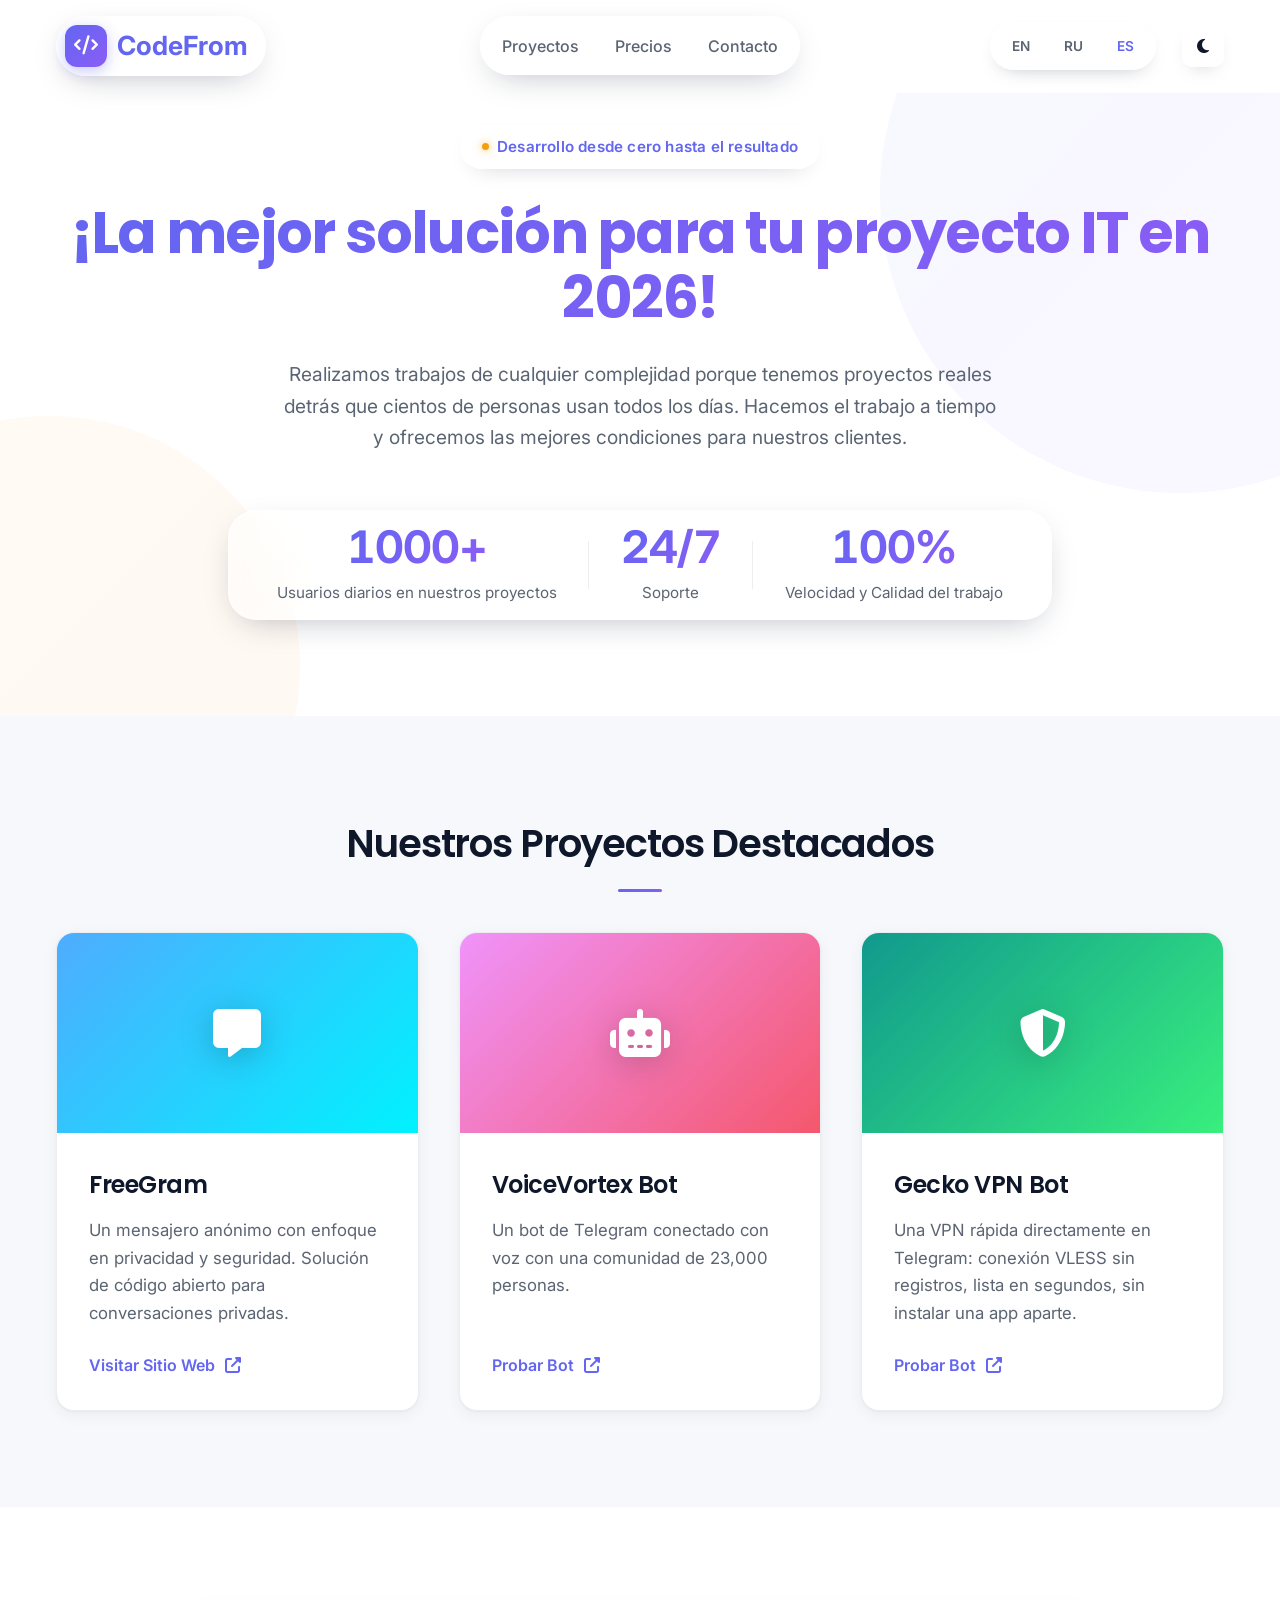
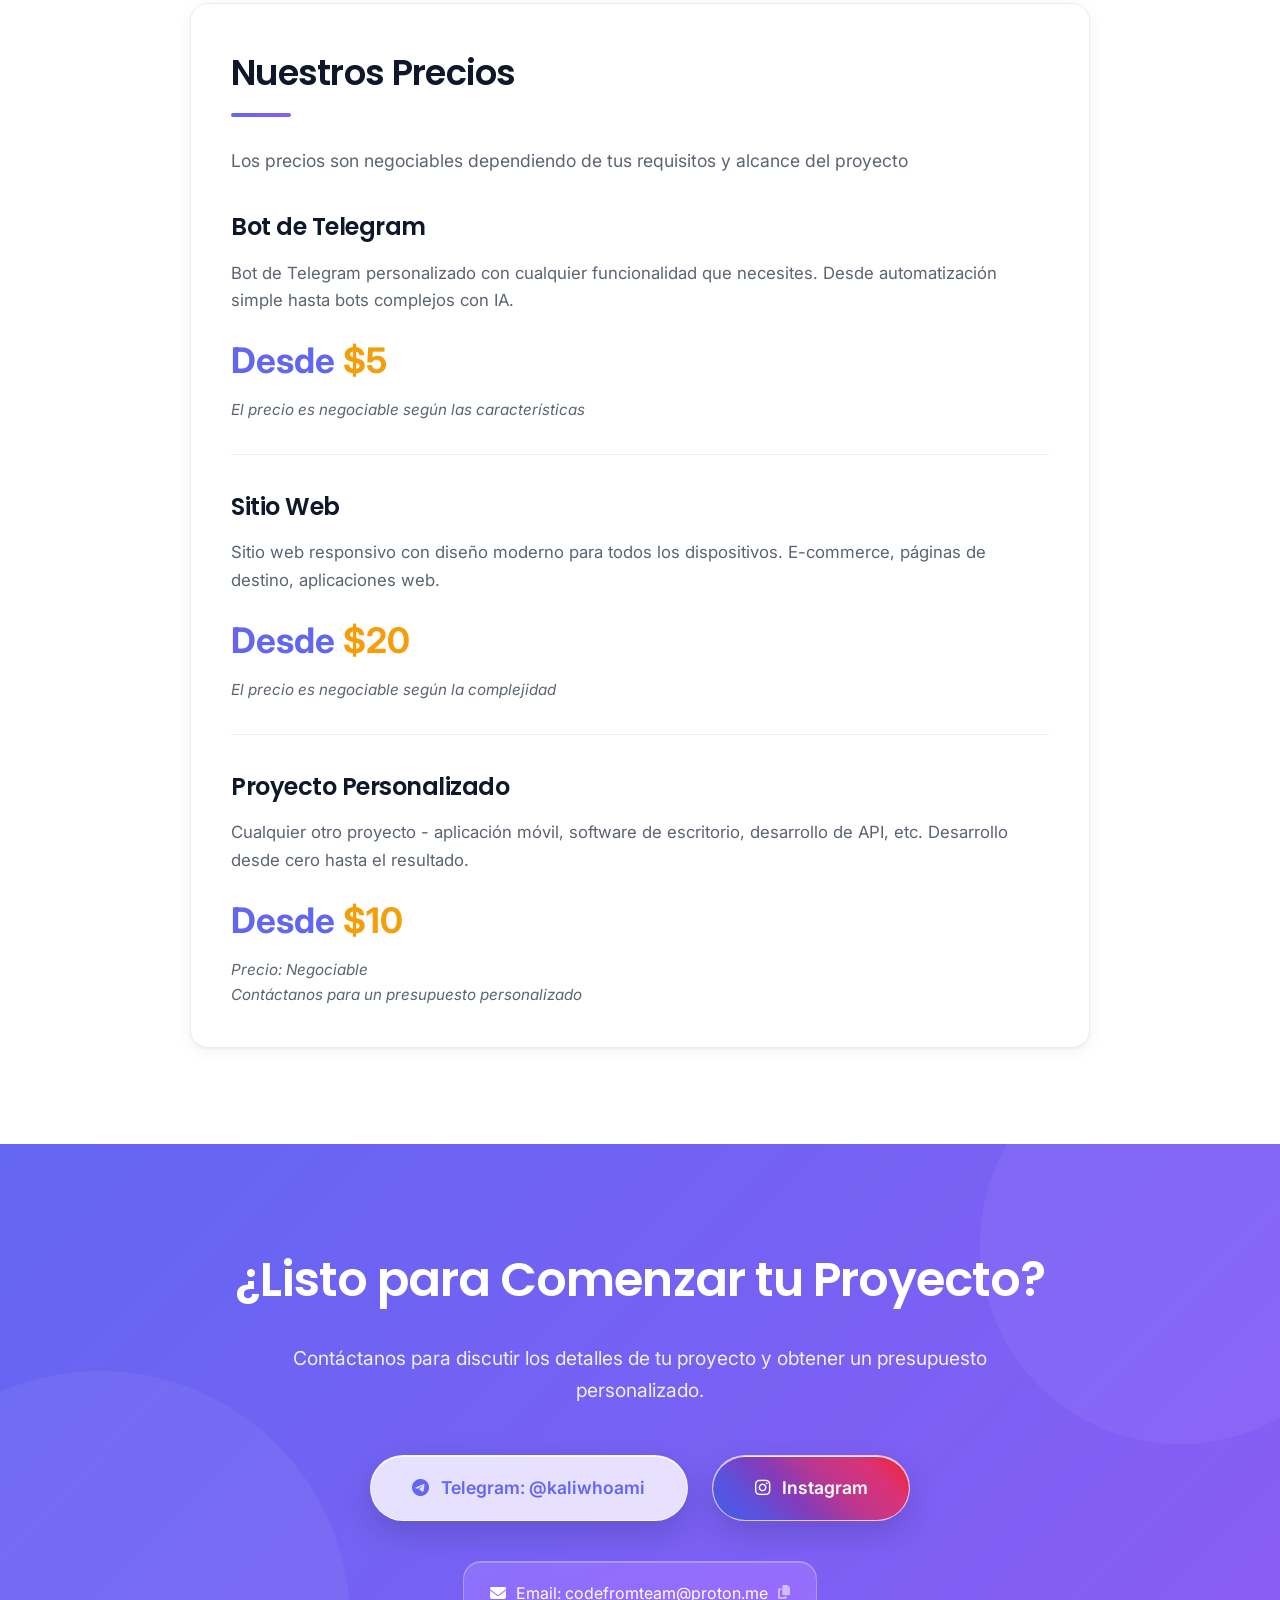
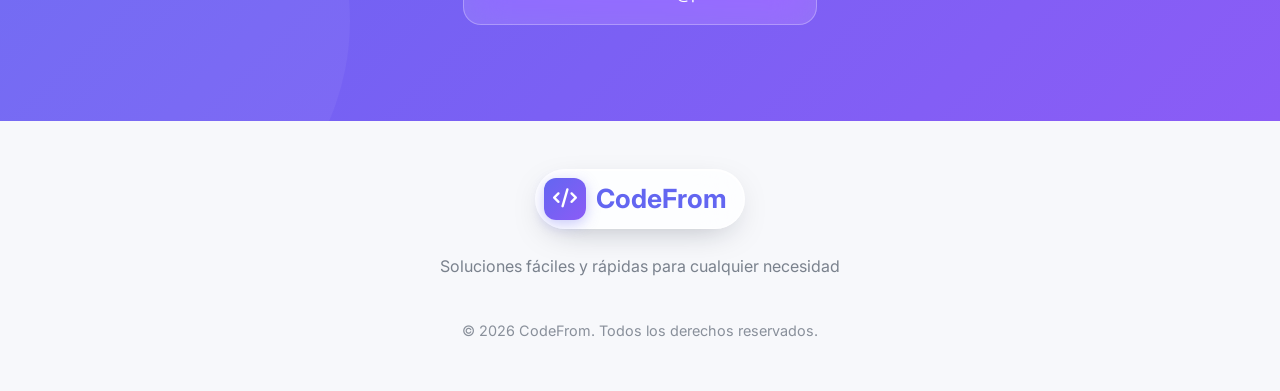
==== commit d4676c0e: "Liquid glass 3.0" ====
--- a/es.html
+++ b/es.html
@@ -33,7 +33,7 @@
     <meta name="twitter:image" content="https://codefrom.team/assets/og-image-es.png">
 
     <link rel="stylesheet" href="https://cdnjs.cloudflare.com/ajax/libs/font-awesome/6.7.2/css/all.min.css">
-    <link rel="stylesheet" href="styles.css?v=20261108b">
+    <link rel="stylesheet" href="styles.css?v=20261108e">
     <link rel="preconnect" href="https://fonts.googleapis.com">
     <link rel="preconnect" href="https://fonts.gstatic.com" crossorigin>
     <link href="https://fonts.googleapis.com/css2?family=Poppins:wght@300;400;500;600;700&family=Inter:wght@300;400;500;600&display=swap" rel="stylesheet">
--- a/styles.css
+++ b/styles.css
@@ -2989,6 +2989,10 @@
 }
 
 @media (max-width: 480px) {
+    .logo span {
+        font-size: 1.35rem;
+    }
+
     .hero h1 {
         width: 100%;
         max-width: 18ch;
@@ -3165,4 +3169,69 @@
         left: 50%;
         transform: translateX(-50%);
     }
+}
+
+.logo {
+    position: relative;
+    flex: 0 0 auto;
+    gap: 10px;
+    padding: 7px 17px 7px 8px;
+    border: 1px solid var(--glass-border);
+    border-radius: 999px;
+    background: var(--glass-bg-strong);
+    backdrop-filter: saturate(200%) blur(22px);
+    -webkit-backdrop-filter: saturate(200%) blur(22px);
+    box-shadow: inset 0 1px 0 var(--glass-highlight), var(--glass-shadow);
+    white-space: nowrap;
+}
+
+.logo span {
+    font-size: 1.65rem;
+    white-space: nowrap;
+}
+
+@media (max-width: 480px) {
+    .logo span {
+        font-size: 1.35rem;
+    }
+}
+
+@media (min-width: 769px) and (max-width: 884px) {
+    .logo {
+        gap: 8px;
+        padding: 5px 12px 5px 6px;
+    }
+
+    .logo span {
+        font-size: 1.5rem;
+    }
+}
+
+.logo:hover {
+    background: color-mix(in srgb, var(--glass-bg-strong) 90%, var(--bg-primary));
+}
+
+@media (max-width: 430px) {
+    .logo {
+        padding: 5px 12px 5px 6px;
+        gap: 8px;
+    }
+
+    .logo span {
+        font-size: 1.2rem;
+    }
+}
+
+@media (max-width: 360px) {
+    .logo {
+        padding: 5px;
+    }
+}
+
+@media (prefers-reduced-transparency: reduce) {
+    .logo {
+        background: var(--card-bg);
+        backdrop-filter: none;
+        -webkit-backdrop-filter: none;
+    }
 }
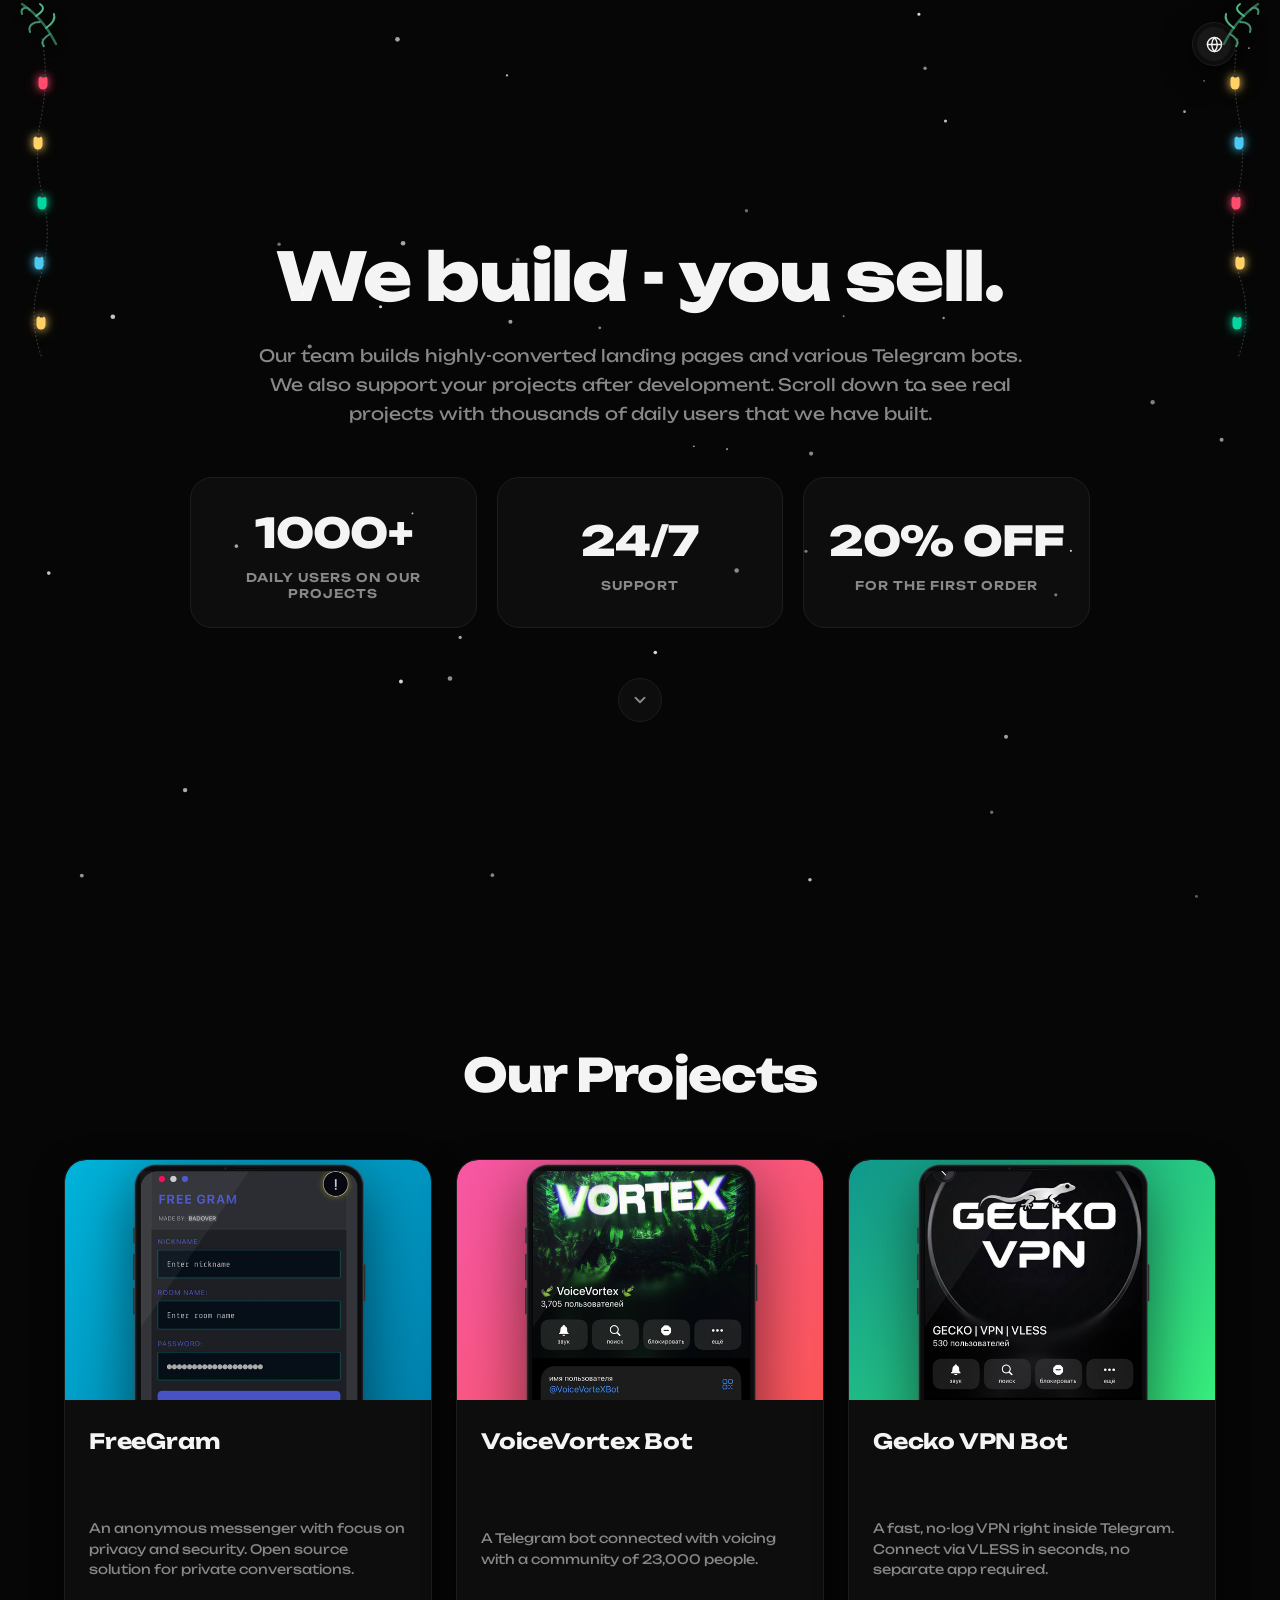
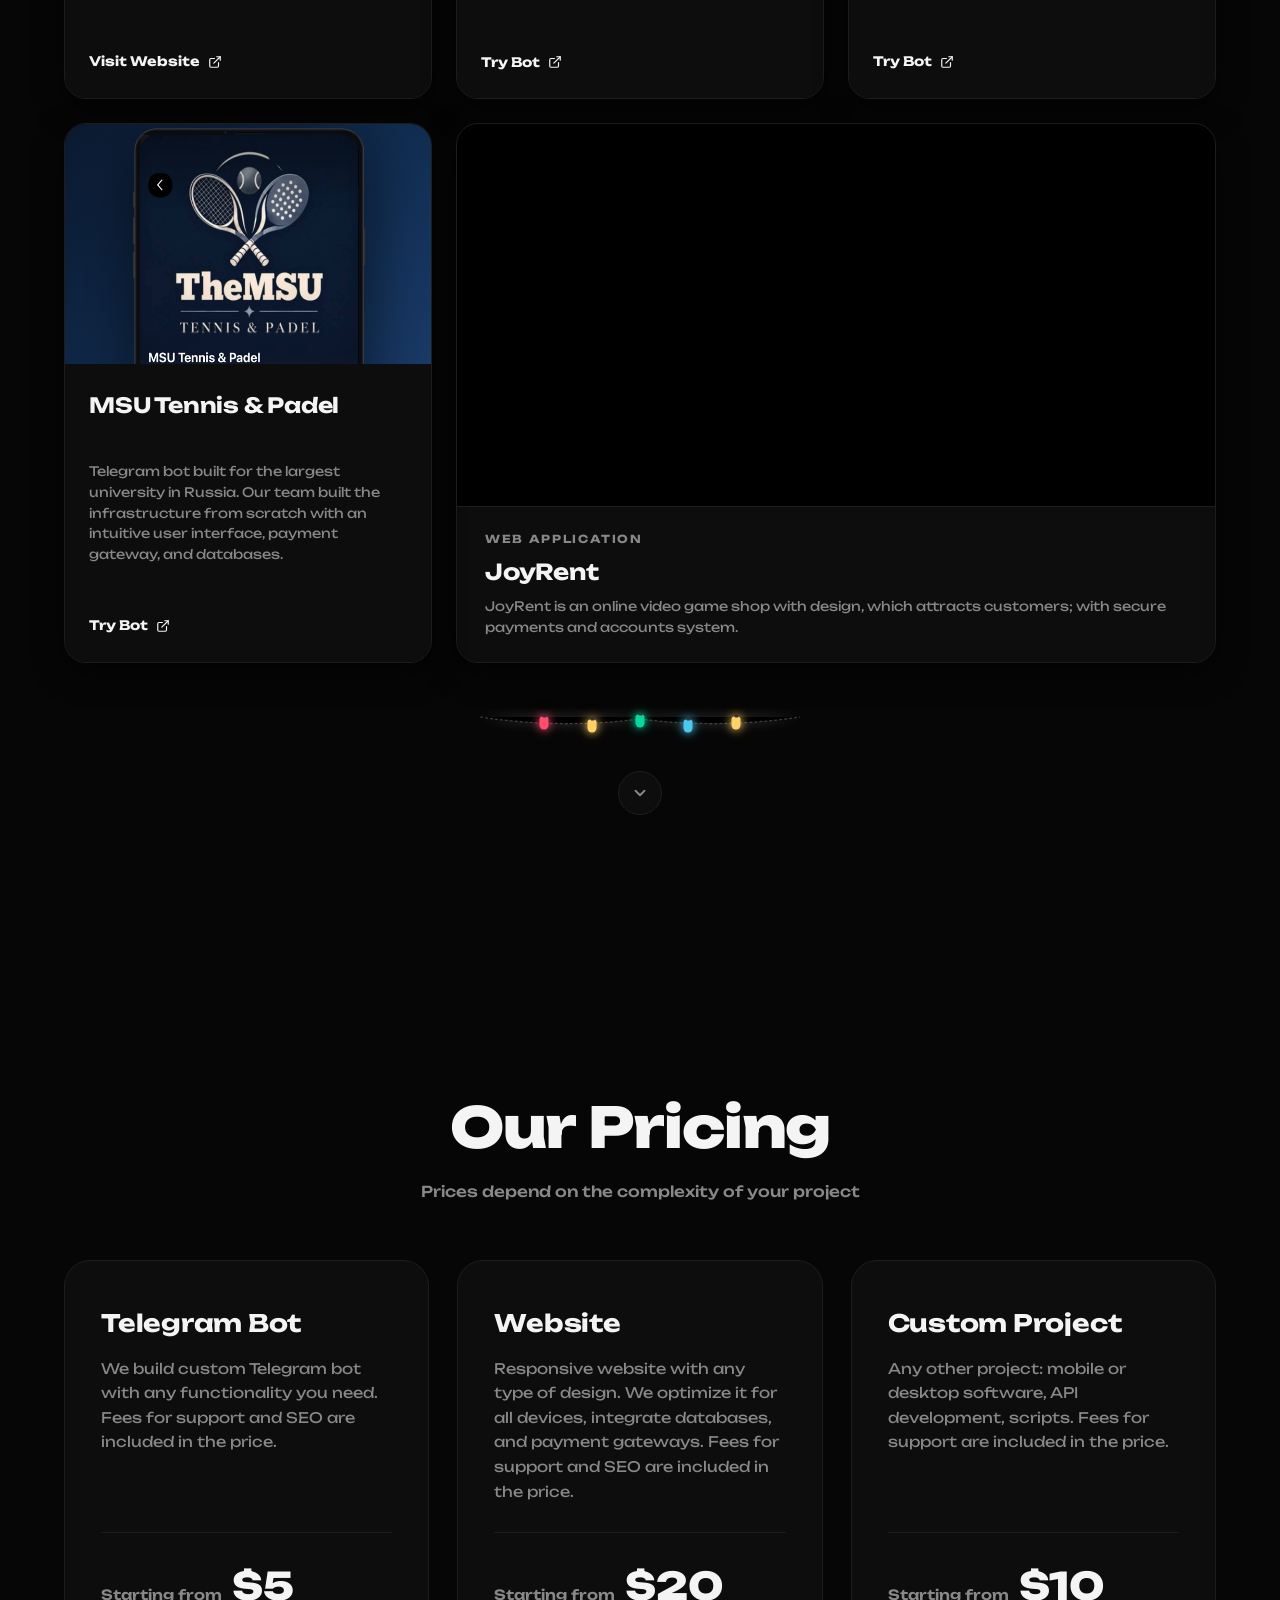
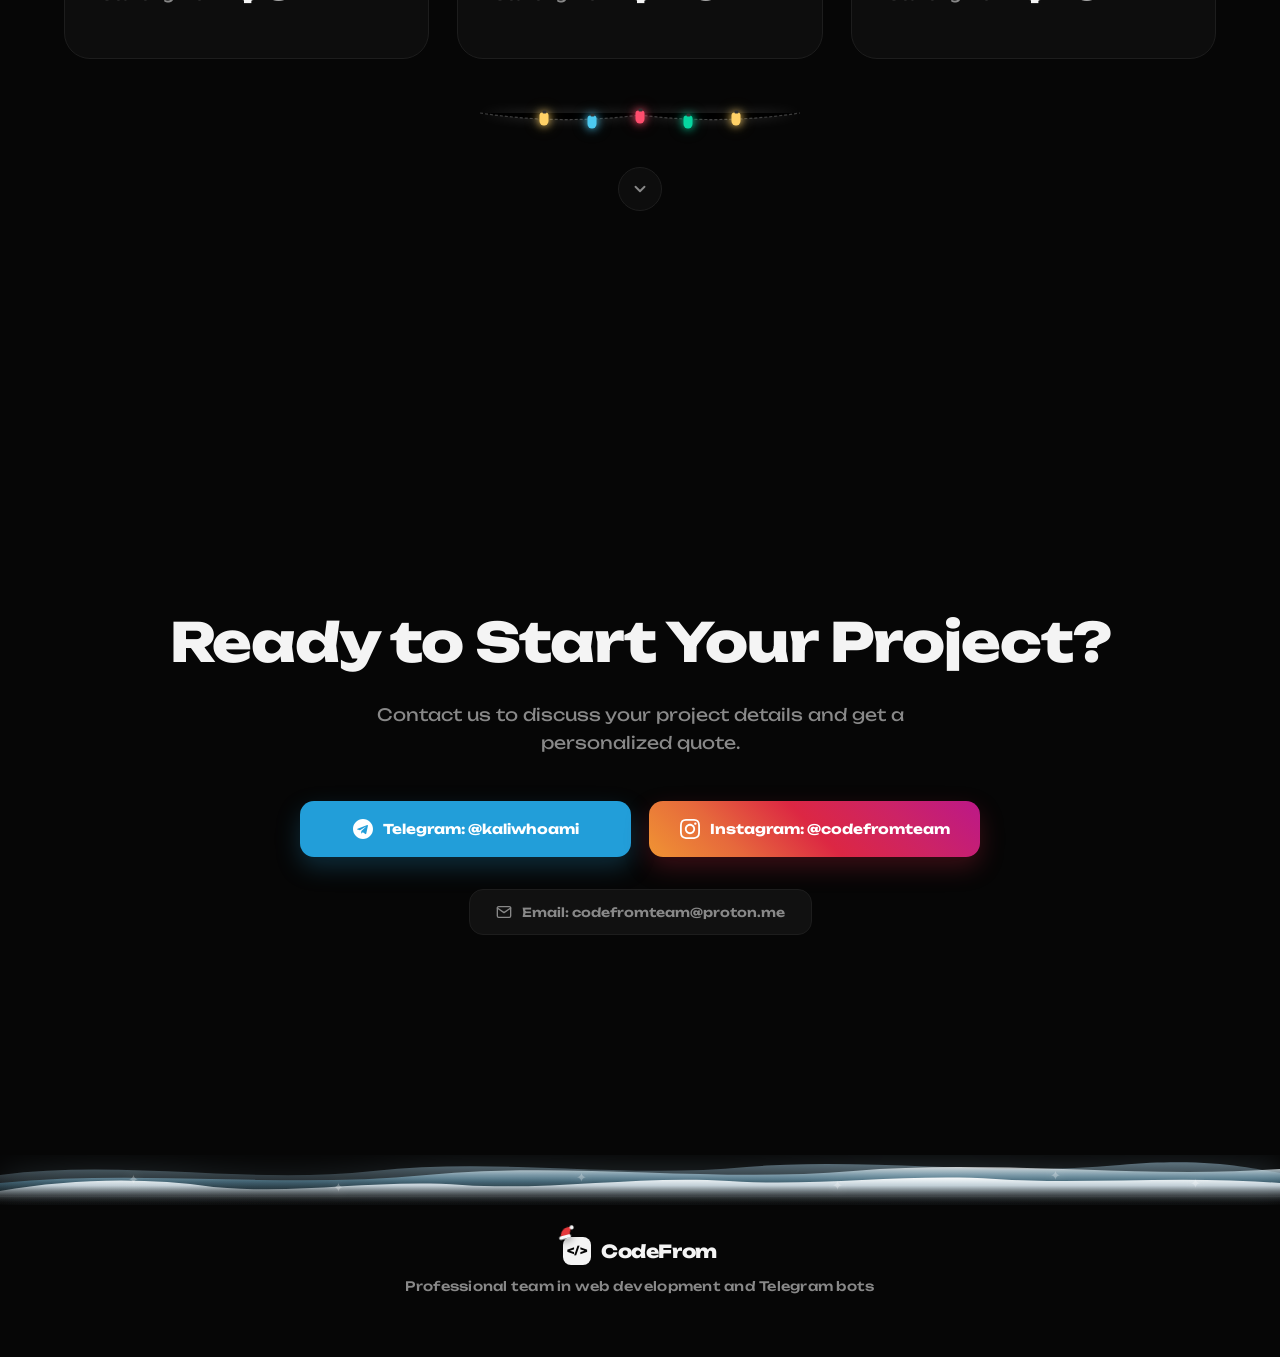
==== commit b1cb6dcf: "Happy New Year!" ====
--- a/es.html
+++ b/es.html
@@ -3,124 +3,136 @@
 <head>
     <meta charset="UTF-8">
     <meta name="viewport" content="width=device-width, initial-scale=1.0">
-    <title>CodeFrom | Soluciones Fáciles y Rápidas</title>
+    <title>CodeFrom Team</title>
     <link rel="icon" type="image/x-icon" href="favicon.ico">
+    <link rel="icon" type="image/png" sizes="32x32" href="favicon.png">
+    <link rel="apple-touch-icon" href="favicon.png">
     <link rel="canonical" href="https://codefrom.team/es.html">
+    <link rel="alternate" hreflang="es" href="https://codefrom.team/es.html">
     <link rel="alternate" hreflang="en" href="https://codefrom.team/">
     <link rel="alternate" hreflang="ru" href="https://codefrom.team/ru.html">
-    <link rel="alternate" hreflang="es" href="https://codefrom.team/es.html">
     <link rel="alternate" hreflang="x-default" href="https://codefrom.team/">
 
-    <meta name="description" content="Bots, webs y software a medida: rápido y a tiempo. Proyectos reales que usan cientos de personas cada día.">
-    <meta name="theme-color" content="#6366f1">
+    <meta name="description" content="Equipo profesional de desarrollo web y bots de Telegram">
+    <meta name="theme-color" content="#060606">
 
     <meta property="og:type" content="website">
-    <meta property="og:site_name" content="CodeFrom">
-    <meta property="og:title" content="CodeFrom | La Mejor Solución para tu Proyecto IT">
-    <meta property="og:description" content="Bots, webs y software a medida: rápido y a tiempo.">
+    <meta property="og:site_name" content="CodeFrom Team">
+    <meta property="og:title" content="CodeFrom Team">
+    <meta property="og:description" content="Equipo profesional de desarrollo web y bots de Telegram">
     <meta property="og:url" content="https://codefrom.team/es.html">
     <meta property="og:image" content="https://codefrom.team/assets/og-image-es.png">
     <meta property="og:image:width" content="1200">
     <meta property="og:image:height" content="630">
-    <meta property="og:image:alt" content="CodeFrom | La mejor solución para tu proyecto IT en 2026">
+    <meta property="og:image:alt" content="CodeFrom Team">
     <meta property="og:locale" content="es_ES">
-    <meta property="og:locale:alternate" content="en_US">
-    <meta property="og:locale:alternate" content="ru_RU">
-
-    <meta name="twitter:card" content="summary_large_image">
-    <meta name="twitter:title" content="CodeFrom | La Mejor Solución para tu Proyecto IT">
-    <meta name="twitter:description" content="Bots, webs y software a medida: rápido y a tiempo.">
-    <meta name="twitter:image" content="https://codefrom.team/assets/og-image-es.png">
-
-    <link rel="stylesheet" href="https://cdnjs.cloudflare.com/ajax/libs/font-awesome/6.7.2/css/all.min.css">
-    <link rel="stylesheet" href="styles.css?v=20261108e">
+
+    
     <link rel="preconnect" href="https://fonts.googleapis.com">
     <link rel="preconnect" href="https://fonts.gstatic.com" crossorigin>
-    <link href="https://fonts.googleapis.com/css2?family=Poppins:wght@300;400;500;600;700&family=Inter:wght@300;400;500;600&display=swap" rel="stylesheet">
-
-    <script>
-    (function() {
-        const savedTheme = localStorage.getItem('theme');
-        const prefersDark = window.matchMedia('(prefers-color-scheme: dark)').matches;
-        
-        if (!savedTheme && prefersDark) {
-            document.documentElement.setAttribute('data-theme', 'dark');
-        } else if (savedTheme) {
-            document.documentElement.setAttribute('data-theme', savedTheme);
-        }
-    })();
+    <link href="https://fonts.googleapis.com/css2?family=Unbounded:wght@400;500;600;700;800&display=swap" rel="stylesheet">
+
+    <link rel="stylesheet" href="styles.css?v=20261109l">
+    <script type="application/ld+json">
+    {
+      "@context": "https://schema.org",
+      "@type": "WebSite",
+      "name": "CodeFrom Team",
+      "alternateName": "CodeFrom",
+      "url": "https://codefrom.team/es.html",
+      "description": "Equipo profesional de desarrollo web y bots de Telegram"
+    }
     </script>
 </head>
 <body>
+
+        <div class="xmas-top-mobile" aria-hidden="true">
+        <svg viewBox="0 0 400 28" preserveAspectRatio="none" class="xmas-top-wire">
+            <path d="M0,2 Q40,16 80,3 Q120,16 160,3 Q200,16 240,3 Q280,16 320,3 Q360,16 400,2" stroke="rgba(255,255,255,0.22)" stroke-width="1.2" stroke-dasharray="3 2"/>
+        </svg>
+        <div class="xmas-top-bulbs">
+            <span class="xmas-top-bulb b-red" style="left: 10%; top: 12px;"></span>
+            <span class="xmas-top-bulb b-gold" style="left: 20%; top: 6px;"></span>
+            <span class="xmas-top-bulb b-green" style="left: 30%; top: 12px;"></span>
+            <span class="xmas-top-bulb b-blue" style="left: 40%; top: 6px;"></span>
+            <span class="xmas-top-bulb b-red" style="left: 50%; top: 12px;"></span>
+            <span class="xmas-top-bulb b-gold" style="left: 60%; top: 6px;"></span>
+            <span class="xmas-top-bulb b-green" style="left: 70%; top: 12px;"></span>
+            <span class="xmas-top-bulb b-blue" style="left: 80%; top: 6px;"></span>
+            <span class="xmas-top-bulb b-gold" style="left: 90%; top: 12px;"></span>
+        </div>
+    </div>
+    <div class="xmas-side xmas-side-left" aria-hidden="true">
+        <div class="xmas-pine-branch">
+            <svg viewBox="0 0 48 48" fill="none" class="xmas-branch-svg">
+                <path d="M4 4 C16 12, 28 24, 38 44" stroke="#2d6a4f" stroke-width="2.5" stroke-linecap="round"/>
+                <path d="M12 10 C8 6, 2 8, 4 14" stroke="#40916c" stroke-width="2" stroke-linecap="round"/>
+                <path d="M18 16 C24 12, 28 8, 22 4" stroke="#52b788" stroke-width="2" stroke-linecap="round"/>
+                <path d="M22 22 C14 22, 10 26, 12 32" stroke="#40916c" stroke-width="2" stroke-linecap="round"/>
+                <path d="M28 28 C34 24, 38 20, 36 14" stroke="#52b788" stroke-width="2" stroke-linecap="round"/>
+                <path d="M32 34 C26 38, 22 42, 26 46" stroke="#40916c" stroke-width="2" stroke-linecap="round"/>
+            </svg>
+        </div>
+        <div class="xmas-lights-string">
+            <svg viewBox="0 0 30 320" fill="none" class="xmas-string-svg">
+                <path d="M15 0 Q22 40, 14 80 T16 160 T13 240 T15 320" stroke="rgba(255,255,255,0.18)" stroke-width="1.2" stroke-dasharray="2 2"/>
+            </svg>
+            <span class="xmas-bulb b-red" style="top: 45px; left: 16px;"></span>
+            <span class="xmas-bulb b-gold" style="top: 105px; left: 11px;"></span>
+            <span class="xmas-bulb b-green" style="top: 165px; left: 15px;"></span>
+            <span class="xmas-bulb b-blue" style="top: 225px; left: 12px;"></span>
+            <span class="xmas-bulb b-gold" style="top: 285px; left: 14px;"></span>
+        </div>
+    </div>
+    <div class="xmas-side xmas-side-right" aria-hidden="true">
+        <div class="xmas-pine-branch">
+            <svg viewBox="0 0 48 48" fill="none" class="xmas-branch-svg" style="transform: scaleX(-1);">
+                <path d="M4 4 C16 12, 28 24, 38 44" stroke="#2d6a4f" stroke-width="2.5" stroke-linecap="round"/>
+                <path d="M12 10 C8 6, 2 8, 4 14" stroke="#40916c" stroke-width="2" stroke-linecap="round"/>
+                <path d="M18 16 C24 12, 28 8, 22 4" stroke="#52b788" stroke-width="2" stroke-linecap="round"/>
+                <path d="M22 22 C14 22, 10 26, 12 32" stroke="#40916c" stroke-width="2" stroke-linecap="round"/>
+                <path d="M28 28 C34 24, 38 20, 36 14" stroke="#52b788" stroke-width="2" stroke-linecap="round"/>
+                <path d="M32 34 C26 38, 22 42, 26 46" stroke="#40916c" stroke-width="2" stroke-linecap="round"/>
+            </svg>
+        </div>
+        <div class="xmas-lights-string">
+            <svg viewBox="0 0 30 320" fill="none" class="xmas-string-svg">
+                <path d="M15 0 Q8 40, 16 80 T14 160 T17 240 T15 320" stroke="rgba(255,255,255,0.18)" stroke-width="1.2" stroke-dasharray="2 2"/>
+            </svg>
+            <span class="xmas-bulb b-gold" style="top: 45px; left: 12px;"></span>
+            <span class="xmas-bulb b-blue" style="top: 105px; left: 16px;"></span>
+            <span class="xmas-bulb b-red" style="top: 165px; left: 13px;"></span>
+            <span class="xmas-bulb b-gold" style="top: 225px; left: 17px;"></span>
+            <span class="xmas-bulb b-green" style="top: 285px; left: 14px;"></span>
+        </div>
+    </div>
+
+    
     <header>
-        <div class="container">
-            <nav class="nav-container">
-                <a class="logo" href="#hero">
-                    <div class="logo-icon">
-                        <i class="fas fa-code"></i>
-                    </div>
-                    <span>CodeFrom</span>
-                </a>
-
-                <div class="nav-links">
-                    <a href="#projects">Proyectos</a>
-                    <a href="#pricing">Precios</a>
-                    <a href="#contact">Contacto</a>
-                </div>
-
-                <div class="nav-actions">
-                    <div class="theme-switcher">
-                        <button class="theme-toggle" id="themeToggle" aria-label="Cambiar tema">
-                            <i class="fas fa-moon"></i>
-                            <i class="fas fa-sun" style="display: none;"></i>
-                        </button>
-                    </div>
-
-                    <div class="language-panel desktop-only">
-                        <a href="index.html" class="lang-btn" title="English">
-                            <span class="lang-text">EN</span>
-                        </a>
-                        <a href="ru.html" class="lang-btn" title="Русский">
-                            <span class="lang-text">RU</span>
-                        </a>
-                        <a href="es.html" class="lang-btn active" title="Español">
-                            <span class="lang-text">ES</span>
-                        </a>
-                    </div>
-                    <button class="mobile-lang-btn mobile-only" id="mobileLangBtn" aria-label="Cambiar idioma">
-                        <span class="current-lang">ES</span>
-                        <span class="lang-icon" aria-hidden="true"></span>
-                        <i class="fas fa-chevron-down lang-chevron" aria-hidden="true"></i>
-                    </button>
-                    <button class="mobile-menu-btn mobile-only" id="mobileMenuBtn" aria-label="Menú">
-                        <i class="fas fa-bars"></i>
-                    </button>
-                </div>
-            </nav>
+        <div class="header-container">
+            <div class="lang-bar" id="langBar">
+                <div class="lang-slider">
+                    <a href="ru.html" class="lang-unit lang-opt" data-lang="ru">ru</a>
+                    <a href="index.html" class="lang-unit lang-opt" data-lang="en">en</a>
+                    <a href="es.html" class="lang-unit lang-opt active" data-lang="es">es</a>
+                </div>
+                <button class="lang-unit lang-trigger" id="langGlobe" type="button" aria-label="Cambiar idioma">
+                    <svg viewBox="0 0 24 24" fill="none" stroke="currentColor" stroke-width="2" stroke-linecap="round" stroke-linejoin="round">
+                        <circle cx="12" cy="12" r="10"></circle>
+                        <line x1="2" y1="12" x2="22" y2="12"></line>
+                        <path d="M12 2a15.3 15.3 0 0 1 4 10 15.3 15.3 0 0 1-4 10 15.3 15.3 0 0 1-4-10 15.3 15.3 0 0 1 4-10z"></path>
+                    </svg>
+                </button>
+            </div>
         </div>
     </header>
 
-    <div class="mobile-language-dropdown" id="mobileLanguageDropdown">
-        <div class="dropdown-content">
-            <a href="index.html" class="dropdown-lang-option" data-lang="en">
-                <span class="lang-text">English (EN)</span>
-            </a>
-            <a href="ru.html" class="dropdown-lang-option" data-lang="ru">
-                <span class="lang-text">Русский (RU)</span>
-            </a>
-            <a href="es.html" class="dropdown-lang-option active" data-lang="es">
-                <span class="lang-text">Español (ES)</span>
-            </a>
-        </div>
-    </div>
-
-    <div class="dropdown-overlay" id="dropdownOverlay"></div>
     
     <section class="hero" id="hero">
         <div class="container">
-            <div class="tagline">Desarrollo desde cero hasta el resultado</div>
-            <h1>¡La mejor solución para tu proyecto IT en 2026!</h1>
-            <p>Realizamos trabajos de cualquier complejidad porque tenemos proyectos reales detrás que cientos de personas usan todos los días. Hacemos el trabajo a tiempo y ofrecemos las mejores condiciones para nuestros clientes.</p>
+            <h1>Nosotros creamos - tú vendes.</h1>
+            <p>Nuestro equipo crea páginas de aterrizaje de alta conversión y bots de Telegram. También ofrecemos soporte tras el desarrollo. Descubre proyectos reales con miles de usuarios activos diarios.</p>
+
             <div class="hero-stats">
                 <div class="stat">
                     <span class="stat-number">1000+</span>
@@ -131,159 +143,493 @@
                     <span class="stat-label">Soporte</span>
                 </div>
                 <div class="stat">
-                    <span class="stat-number">100%</span>
-                    <span class="stat-label">Velocidad y Calidad del trabajo</span>
-                </div>
+                    <span class="stat-number">20% DTO</span>
+                    <span class="stat-label">En tu primer pedido</span>
+                </div>
+            </div>
+
+            <div class="hero-scroll-indicator">
+                <a href="#projects" class="scroll-down-btn" aria-label="Ir a proyectos">
+                    <svg viewBox="0 0 24 24" fill="none" stroke="currentColor" stroke-width="2.5" stroke-linecap="round" stroke-linejoin="round">
+                        <polyline points="6 9 12 15 18 9"></polyline>
+                    </svg>
+                </a>
             </div>
         </div>
     </section>
 
+    
     <section class="projects" id="projects">
         <div class="container">
-            <h2 class="section-title">Nuestros Proyectos Destacados</h2>
+            <h2 class="section-title">Nuestros Proyectos</h2>
+
             <div class="projects-grid">
-                <div class="project-card">
-                    <div class="project-image" style="background: linear-gradient(135deg, #4facfe 0%, #00f2fe 100%);">
-                        <i class="fas fa-comment-alt"></i>
-                    </div>
-                    <div class="project-content">
-                        <h3>FreeGram</h3>
-                        <p>Un mensajero anónimo con enfoque en privacidad y seguridad. Solución de código abierto para conversaciones privadas.</p>
-                        <a href="https://fgram.net" target="_blank" class="project-link">
-                            Visitar Sitio Web <i class="fas fa-external-link-alt"></i>
-                        </a>
-                    </div>
-                </div>
-                <div class="project-card">
-                    <div class="project-image" style="background: linear-gradient(135deg, #f093fb 0%, #f5576c 100%);">
-                        <i class="fas fa-robot"></i>
-                    </div>
-                    <div class="project-content">
-                        <h3>VoiceVortex Bot</h3>
-                        <p>Un bot de Telegram conectado con voz con una comunidad de 23,000 personas.</p>
-                        <a href="https://t.me/VoiceVortexBot" target="_blank" class="project-link">
-                            Probar Bot <i class="fas fa-external-link-alt"></i>
-                        </a>
-                    </div>
-                </div>
-                <div class="project-card">
-                    <div class="project-image" style="background: linear-gradient(135deg, #11998e 0%, #38ef7d 100%);">
-                        <i class="fas fa-shield-halved"></i>
-                    </div>
-                    <div class="project-content">
-                        <h3>Gecko VPN Bot</h3>
-                        <p>Una VPN rápida directamente en Telegram: conexión VLESS sin registros, lista en segundos, sin instalar una app aparte.</p>
-                        <a href="https://t.me/geckovless_bot" target="_blank" class="project-link">
-                            Probar Bot <i class="fas fa-external-link-alt"></i>
-                        </a>
-                    </div>
-                </div>
-            </div>
-        </div>
+
+                
+                <div class="project-card-slot" data-card="left">
+                    <div class="card-window">
+                        <div class="card-inner-flex">
+                            <div class="card-base">
+                                <div class="project-visual project-visual-freegram">
+                                    <div class="phone-frame-wrap">
+                                        <img src="telephone/freegram_phone.png" alt="FreeGram" class="phone-realistic-img" loading="lazy">
+                                    </div>
+                                </div>
+                                <div class="project-content">
+                                    <h3 class="project-title">FreeGram</h3>
+                                    <p class="project-desc">Un mensajero anónimo centrado en la privacidad y la seguridad. Solución de código abierto para chats seguros.</p>
+                                    <a href="https://fgram.net" target="_blank" rel="noopener noreferrer" class="project-btn">
+                                        Visitar Web
+                                        <svg viewBox="0 0 24 24" fill="none" stroke="currentColor" stroke-width="2" stroke-linecap="round" stroke-linejoin="round">
+                                            <path d="M18 13v6a2 2 0 0 1-2 2H5a2 2 0 0 1-2-2V8a2 2 0 0 1 2-2h6"></path>
+                                            <polyline points="15 3 21 3 21 9"></polyline>
+                                            <line x1="10" y1="14" x2="21" y2="3"></line>
+                                        </svg>
+                                    </a>
+                                </div>
+                            </div>
+
+                            <div class="card-expanded-content">
+                                <div class="drawer-header">
+                                    <span class="drawer-badge">Proyecto Open Source</span>
+                                    <h4 class="drawer-title">FreeGram: Detalles</h4>
+                                </div>
+                                <div class="drawer-stats">
+                                    <div class="d-stat">
+                                        <span class="d-stat-val">1000+</span>
+                                        <span class="d-stat-lbl">Usuarios activos diarios</span>
+                                    </div>
+                                    <div class="d-stat">
+                                        <span class="d-stat-val">Basado en</span>
+                                        <span class="d-stat-lbl">Node.js</span>
+                                    </div>
+                                    <div class="d-stat">
+                                        <span class="d-stat-val">Chat con</span>
+                                        <span class="d-stat-lbl">Socket.io</span>
+                                    </div>
+                                    <div class="d-stat">
+                                        <span class="d-stat-val">Seguridad</span>
+                                        <span class="d-stat-lbl">Seguro por defecto</span>
+                                    </div>
+                                </div>
+                                <div class="drawer-features">
+                                    <div class="d-feat">
+                                        <div class="d-feat-dot"></div>
+                                        <p><strong>Privacidad:</strong> Prácticas estrictas de seguridad para proteger al usuario dentro y fuera de la aplicación. App de Windows lanzada, iOS próximamente.</p>
+                                    </div>
+                                    <div class="d-feat">
+                                        <div class="d-feat-dot"></div>
+                                        <p><strong>Arquitectura:</strong> Node.js + Socket.io para mensajería instantánea de alta fiabilidad.</p>
+                                    </div>
+                                    <div class="d-feat">
+                                        <div class="d-feat-dot"></div>
+                                        <p><strong>Resultado:</strong> De la idea inicial a una aplicación web completa y funcional.</p>
+                                    </div>
+                                </div>
+                                <div class="drawer-footer">
+                                    <a href="https://fgram.net" target="_blank" rel="noopener noreferrer" class="btn">Visitar fgram.net ↗</a>
+                                </div>
+                            </div>
+                        </div>
+                    </div>
+                </div>
+
+                
+                <div class="project-card-slot" data-card="center">
+                    <div class="card-window">
+                        <div class="card-inner-flex">
+                            <div class="card-wing wing-left">
+                                <span class="drawer-badge">Bot de Telegram</span>
+                                <h4 class="drawer-title">VoiceVortex</h4>
+                                <div class="drawer-stats">
+                                    <div class="d-stat">
+                                        <span class="d-stat-val">23.000+</span>
+                                        <span class="d-stat-lbl">Miembros activos</span>
+                                    </div>
+                                    <div class="d-stat">
+                                        <span class="d-stat-val">100%</span>
+                                        <span class="d-stat-lbl">Infraestructura escalable</span>
+                                    </div>
+                                </div>
+                                <div class="drawer-features">
+                                    <div class="d-feat">
+                                        <div class="d-feat-dot"></div>
+                                        <p><strong>Síntesis de voz:</strong> Bot escalable similar a ElevenLabs, optimizado para alto volumen de peticiones simultáneas.</p>
+                                    </div>
+                                </div>
+                            </div>
+
+                            <div class="card-base">
+                                <div class="project-visual project-visual-vortex">
+                                    <div class="phone-frame-wrap">
+                                        <img src="telephone/vortex_phone.png" alt="VoiceVortex Bot" class="phone-realistic-img" loading="lazy">
+                                    </div>
+                                </div>
+                                <div class="project-content">
+                                    <h3 class="project-title">VoiceVortex Bot</h3>
+                                    <p class="project-desc">Bot de Telegram para generación de voz con una comunidad de más de 23.000 miembros.</p>
+                                    <a href="https://t.me/VoiceVortexBot" target="_blank" rel="noopener noreferrer" class="project-btn">
+                                        Probar Bot
+                                        <svg viewBox="0 0 24 24" fill="none" stroke="currentColor" stroke-width="2" stroke-linecap="round" stroke-linejoin="round">
+                                            <path d="M18 13v6a2 2 0 0 1-2 2H5a2 2 0 0 1-2-2V8a2 2 0 0 1 2-2h6"></path>
+                                            <polyline points="15 3 21 3 21 9"></polyline>
+                                            <line x1="10" y1="14" x2="21" y2="3"></line>
+                                        </svg>
+                                    </a>
+                                </div>
+                            </div>
+
+                            <div class="card-wing wing-right">
+                                <span class="drawer-badge">Características</span>
+                                <h4 class="drawer-title">Stack</h4>
+                                <div class="drawer-stats">
+                                    <div class="d-stat">
+                                        <span class="d-stat-val">Hecho con</span>
+                                        <span class="d-stat-lbl">Python</span>
+                                    </div>
+                                    <div class="d-stat">
+                                        <span class="d-stat-val">Desde cero</span>
+                                        <span class="d-stat-lbl">Llave en mano</span>
+                                    </div>
+                                </div>
+                                <div class="drawer-features">
+                                    <div class="d-feat">
+                                        <div class="d-feat-dot"></div>
+                                        <p><strong>Puntualidad:</strong> Plazos estrictos y condiciones personalizadas para cada cliente.</p>
+                                    </div>
+                                </div>
+                                <div class="drawer-footer">
+                                    <a href="https://t.me/VoiceVortexBot" target="_blank" rel="noopener noreferrer" class="btn">Probar Bot ↗</a>
+                                </div>
+                            </div>
+                        </div>
+                    </div>
+                </div>
+
+                
+                <div class="project-card-slot" data-card="right">
+                    <div class="card-window">
+                        <div class="card-inner-flex">
+                            <div class="card-expanded-content">
+                                <div class="drawer-header">
+                                    <span class="drawer-badge">Infraestructura VPN</span>
+                                    <h4 class="drawer-title">Gecko VPN: Detalles</h4>
+                                </div>
+                                <div class="drawer-stats">
+                                    <div class="d-stat">
+                                        <span class="d-stat-val">1000+</span>
+                                        <span class="d-stat-lbl">Conexiones diarias</span>
+                                    </div>
+                                    <div class="d-stat">
+                                        <span class="d-stat-val">Segundos</span>
+                                        <span class="d-stat-lbl">Conexión en 1 clic</span>
+                                    </div>
+                                    <div class="d-stat">
+                                        <span class="d-stat-val">Servidores</span>
+                                        <span class="d-stat-lbl">Desde cero</span>
+                                    </div>
+                                    <div class="d-stat">
+                                        <span class="d-stat-val">No-Log</span>
+                                        <span class="d-stat-lbl">Cero registros</span>
+                                    </div>
+                                </div>
+                                <div class="drawer-features">
+                                    <div class="d-feat">
+                                        <div class="d-feat-dot"></div>
+                                        <p><strong>En Telegram:</strong> Integrado directamente en Telegram, sin necesidad de apps adicionales.</p>
+                                    </div>
+                                    <div class="d-feat">
+                                        <div class="d-feat-dot"></div>
+                                        <p><strong>Protocolos:</strong> VLESS y Shadowsocks de alto rendimiento.</p>
+                                    </div>
+                                    <div class="d-feat">
+                                        <div class="d-feat-dot"></div>
+                                        <p><strong>Backend:</strong> Servidores robustos de alta disponibilidad.</p>
+                                    </div>
+                                </div>
+                                <div class="drawer-footer">
+                                    <a href="https://t.me/geckovless_bot" target="_blank" rel="noopener noreferrer" class="btn">Probar Bot ↗</a>
+                                </div>
+                            </div>
+
+                            <div class="card-base">
+                                <div class="project-visual project-visual-vpn">
+                                    <div class="phone-frame-wrap">
+                                        <img src="telephone/vpn_phone.png" alt="Gecko VPN Bot" class="phone-realistic-img" loading="lazy">
+                                    </div>
+                                </div>
+                                <div class="project-content">
+                                    <h3 class="project-title">Gecko VPN Bot</h3>
+                                    <p class="project-desc">VPN rápida y sin registros en Telegram. Conexión VLESS en segundos, sin apps adicionales.</p>
+                                    <a href="https://t.me/geckovless_bot" target="_blank" rel="noopener noreferrer" class="project-btn">
+                                        Probar Bot
+                                        <svg viewBox="0 0 24 24" fill="none" stroke="currentColor" stroke-width="2" stroke-linecap="round" stroke-linejoin="round">
+                                            <path d="M18 13v6a2 2 0 0 1-2 2H5a2 2 0 0 1-2-2V8a2 2 0 0 1 2-2h6"></path>
+                                            <polyline points="15 3 21 3 21 9"></polyline>
+                                            <line x1="10" y1="14" x2="21" y2="3"></line>
+                                        </svg>
+                                    </a>
+                                </div>
+                            </div>
+                        </div>
+                    </div>
+                </div>
+
+                
+                <div class="project-card-slot" data-card="left">
+                    <div class="card-window">
+                        <div class="card-inner-flex">
+                            <div class="card-base">
+                                <div class="project-visual project-visual-padel">
+                                    <div class="phone-frame-wrap">
+                                        <img src="telephone/padel_phone.png" alt="MSU Tennis & Padel Bot" class="phone-realistic-img" loading="lazy">
+                                    </div>
+                                </div>
+                                <div class="project-content">
+                                    <h3 class="project-title">MSU Tennis & Padel</h3>
+                                    <p class="project-desc">Bot de Telegram desarrollado para la mayor universidad de Rusia. Creamos toda la infraestructura con una interfaz intuitiva, pasarela de pago y bases de datos.</p>
+                                    <a href="https://t.me/msupadelbot" target="_blank" rel="noopener noreferrer" class="project-btn">
+                                        Probar Bot
+                                        <svg viewBox="0 0 24 24" fill="none" stroke="currentColor" stroke-width="2" stroke-linecap="round" stroke-linejoin="round">
+                                            <path d="M18 13v6a2 2 0 0 1-2 2H5a2 2 0 0 1-2-2V8a2 2 0 0 1 2-2h6"></path>
+                                            <polyline points="15 3 21 3 21 9"></polyline>
+                                            <line x1="10" y1="14" x2="21" y2="3"></line>
+                                        </svg>
+                                    </a>
+                                </div>
+                            </div>
+
+                            <div class="card-expanded-content">
+                                <div class="drawer-header">
+                                    <span class="drawer-badge">Bot de Telegram</span>
+                                    <h4 class="drawer-title">MSU Tennis & Padel: Detalles</h4>
+                                </div>
+                                <div class="drawer-stats">
+                                    <div class="d-stat">
+                                        <span class="d-stat-val">Cliente</span>
+                                        <span class="d-stat-lbl">Universidad líder de Rusia</span>
+                                    </div>
+                                    <div class="d-stat">
+                                        <span class="d-stat-val">Pagos</span>
+                                        <span class="d-stat-lbl">Pasarela integrada</span>
+                                    </div>
+                                    <div class="d-stat">
+                                        <span class="d-stat-val">Bases de datos</span>
+                                        <span class="d-stat-lbl">Gestión completa</span>
+                                    </div>
+                                    <div class="d-stat">
+                                        <span class="d-stat-val">UI/UX</span>
+                                        <span class="d-stat-lbl">Interfaz intuitiva</span>
+                                    </div>
+                                </div>
+                                <div class="drawer-features">
+                                    <div class="d-feat">
+                                        <div class="d-feat-dot"></div>
+                                        <p><strong>Infraestructura:</strong> Desarrollado desde cero para la mayor universidad de Rusia: backend, reserva de pistas, pagos automatizados y base de datos.</p>
+                                    </div>
+                                    <div class="d-feat">
+                                        <div class="d-feat-dot"></div>
+                                        <p><strong>Experiencia de Usuario:</strong> Interfaz limpia y optimizada para reservas rápidas de canchas y transacciones seguras.</p>
+                                    </div>
+                                </div>
+                                <div class="drawer-footer">
+                                    <a href="https://t.me/msupadelbot" target="_blank" rel="noopener noreferrer" class="btn">Probar ↗</a>
+                                </div>
+                            </div>
+                        </div>
+                    </div>
+                </div>
+
+                
+                <div class="project-joyrent-card">
+                    <div class="joyrent-card-inner">
+                        <div class="joyrent-video-wrap">
+                            <video autoplay loop muted playsinline>
+                                <source src="assets/joyrent.mp4" type="video/mp4">
+                            </video>
+                        </div>
+                        <div class="joyrent-card-content">
+                            <span class="drawer-badge">Aplicación Web</span>
+                            <h3 class="project-title">JoyRent</h3>
+                            <p class="project-desc">JoyRent es una tienda online de videojuegos con un diseño que atrae clientes, pagos seguros y un sistema de cuentas fiable.</p>
+                        </div>
+                    </div>
+                </div>
+
+            </div>
+
+            <div class="xmas-divider" aria-hidden="true">
+                <div class="xmas-divider-inner">
+                    <svg viewBox="0 0 320 24" preserveAspectRatio="none" class="xmas-divider-wire">
+                        <path d="M0,6 Q80,18 160,8 Q240,18 320,6" stroke="rgba(255,255,255,0.22)" stroke-width="1.2" stroke-dasharray="3 2"/>
+                    </svg>
+                    <span class="xmas-bulb b-red" style="left: 20%; top: 12px;"></span>
+                    <span class="xmas-bulb b-gold" style="left: 35%; top: 15px;"></span>
+                    <span class="xmas-bulb b-green" style="left: 50%; top: 10px;"></span>
+                    <span class="xmas-bulb b-blue" style="left: 65%; top: 15px;"></span>
+                    <span class="xmas-bulb b-gold" style="left: 80%; top: 12px;"></span>
+                </div>
+            </div>
+
+            <div class="projects-scroll-indicator">
+                <a href="#pricing" class="scroll-down-btn" aria-label="Scroll to pricing section">
+                    <svg viewBox="0 0 24 24" fill="none" stroke="currentColor" stroke-width="2.5" stroke-linecap="round" stroke-linejoin="round">
+                        <polyline points="6 9 12 15 18 9"></polyline>
+                    </svg>
+                </a>
+            </div>
+</div>
     </section>
 
-    <section class="team-pricing-section">
+    
+    <section class="pricing-section" id="pricing">
         <div class="container">
-            <div class="team-pricing">
-                <div class="pricing" id="pricing">
-                    <h2>Nuestros Precios</h2>
-                    <p class="pricing-subtitle">Los precios son negociables dependiendo de tus requisitos y alcance del proyecto</p>
-                    
-                    <div class="price-item">
+            <h2 class="pricing-title">Nuestros Precios</h2>
+            <p class="pricing-subtitle">Los precios dependen de la complejidad de tu proyecto</p>
+
+            <div class="pricing-grid">
+                <div class="price-item">
+                    <div class="price-item-top">
                         <h3>Bot de Telegram</h3>
-                        <p>Bot de Telegram personalizado con cualquier funcionalidad que necesites. Desde automatización simple hasta bots complejos con IA.</p>
-                        <div class="price">
-                            Desde <span style="color: var(--secondary);">$5</span>
-                        </div>
-                        <div class="price-note">El precio es negociable según las características</div>
-                    </div>
-                    
-                    <div class="price-item">
+                        <p>Bot de Telegram personalizado con cualquier funcionalidad. Soporte y SEO incluidos en el precio.</p>
+                    </div>
+                    <div class="price-amount">
+                        <span>A partir de</span>
+                        <strong>$5</strong>
+                    </div>
+                </div>
+
+                <div class="price-item">
+                    <div class="price-item-top">
                         <h3>Sitio Web</h3>
-                        <p>Sitio web responsivo con diseño moderno para todos los dispositivos. E-commerce, páginas de destino, aplicaciones web.</p>
-                        <div class="price">
-                            Desde <span style="color: var(--secondary);">$20</span>
-                        </div>
-                        <div class="price-note">El precio es negociable según la complejidad</div>
-                    </div>
-                    
-                    <div class="price-item">
-                        <h3>Proyecto Personalizado</h3>
-                        <p>Cualquier otro proyecto - aplicación móvil, software de escritorio, desarrollo de API, etc. Desarrollo desde cero hasta el resultado.</p>
-                        <div class="price">
-                            Desde <span style="color: var(--secondary);">$10</span>
-                        </div>
-                        <div class="price-note" >Precio: Negociable</div>
-                        <div class="price-note">Contáctanos para un presupuesto personalizado</div>
-                    </div>
-                </div>
-            </div>
-        </div>
+                        <p>Sitio web adaptable con diseño a medida. Optimizado para todos los dispositivos, con integración de base de datos y pasarelas de pago.</p>
+                    </div>
+                    <div class="price-amount">
+                        <span>A partir de</span>
+                        <strong>$20</strong>
+                    </div>
+                </div>
+
+                <div class="price-item">
+                    <div class="price-item-top">
+                        <h3>Proyecto a Medida</h3>
+                        <p>Cualquier otro desarrollo: software de escritorio o móvil, APIs, scripts y automatizaciones. Soporte incluido.</p>
+                    </div>
+                    <div class="price-amount">
+                        <span>A partir de</span>
+                        <strong>$10</strong>
+                    </div>
+                </div>
+            </div>
+
+            <div class="xmas-divider" aria-hidden="true">
+                <div class="xmas-divider-inner">
+                    <svg viewBox="0 0 320 24" preserveAspectRatio="none" class="xmas-divider-wire">
+                        <path d="M0,6 Q80,18 160,8 Q240,18 320,6" stroke="rgba(255,255,255,0.22)" stroke-width="1.2" stroke-dasharray="3 2"/>
+                    </svg>
+                    <span class="xmas-bulb b-gold" style="left: 20%; top: 12px;"></span>
+                    <span class="xmas-bulb b-blue" style="left: 35%; top: 15px;"></span>
+                    <span class="xmas-bulb b-red" style="left: 50%; top: 10px;"></span>
+                    <span class="xmas-bulb b-green" style="left: 65%; top: 15px;"></span>
+                    <span class="xmas-bulb b-gold" style="left: 80%; top: 12px;"></span>
+                </div>
+            </div>
+
+            <div class="pricing-scroll-indicator">
+                <a href="#contact" class="scroll-down-btn" aria-label="Scroll to contact section">
+                    <svg viewBox="0 0 24 24" fill="none" stroke="currentColor" stroke-width="2.5" stroke-linecap="round" stroke-linejoin="round">
+                        <polyline points="6 9 12 15 18 9"></polyline>
+                    </svg>
+                </a>
+            </div>
+</div>
     </section>
 
-    <section class="contact" id="contact">
+    
+    <section class="contact-section" id="contact">
+        <span id="contacts" style="display:none;"></span>
         <div class="container">
-            <h2>¿Listo para Comenzar tu Proyecto?</h2>
-            <p>Contáctanos para discutir los detalles de tu proyecto y obtener un presupuesto personalizado.</p>
-            
-            <div class="contact-buttons">
-                <a href="https://t.me/kaliwhoami" target="_blank" class="contact-btn telegram-btn">
-                    <i class="fab fa-telegram-plane"></i> Telegram: @kaliwhoami
+            <h2>¿Listo para Empezar tu Proyecto?</h2>
+            <p class="contact-subtitle">Contáctanos para comentar los detalles y obtener un presupuesto a medida.</p>
+
+            <div class="contact-buttons-row">
+                <a href="https://t.me/kaliwhoami" target="_blank" rel="noopener noreferrer" class="contact-btn telegram-btn">
+                    <svg viewBox="0 0 24 24">
+                        <path d="M12 0C5.373 0 0 5.373 0 12s5.373 12 12 12 12-5.373 12-12S18.627 0 12 0zm5.894 8.221l-1.97 9.28c-.145.658-.537.818-1.084.508l-3-2.21-1.446 1.394c-.14.18-.357.295-.6.295-.002 0-.003 0-.005 0l.213-3.054 5.56-5.022c.24-.213-.054-.334-.373-.121l-6.869 4.326-2.96-.924c-.643-.204-.657-.643.136-.953l11.57-4.461c.537-.194 1.006.131.828.942z"/>
+                    </svg>
+                    Telegram: @kaliwhoami
                 </a>
 
-                <a href="https://instagram.com/codefromteam" target="_blank" class="contact-btn instagram-btn">
-                    <i class="fab fa-instagram"></i> Instagram
+                <a href="https://instagram.com/codefromteam" target="_blank" rel="noopener noreferrer" class="contact-btn instagram-btn">
+                    <svg viewBox="0 0 24 24">
+                        <path d="M12 2.163c3.204 0 3.584.012 4.85.07 3.252.148 4.771 1.691 4.919 4.919.058 1.265.069 1.645.069 4.849 0 3.205-.012 3.584-.069 4.849-.149 3.225-1.664 4.771-4.919 4.919-1.266.058-1.644.07-4.85.07-3.204 0-3.584-.012-4.849-.07-3.26-.149-4.771-1.699-4.919-4.92-.058-1.265-.07-1.644-.07-4.849 0-3.204.013-3.583.07-4.849.149-3.227 1.664-4.771 4.919-4.919 1.266-.057 1.645-.069 4.849-.069zm0-2.163c-3.259 0-3.667.014-4.947.072-4.358.2-6.78 2.618-6.98 6.98-.059 1.281-.073 1.689-.073 4.948 0 3.259.014 3.668.072 4.948.2 4.358 2.618 6.78 6.98 6.98 1.281.058 1.689.072 4.948.072 3.259 0 3.668-.014 4.948-.072 4.354-.2 6.782-2.618 6.979-6.98.059-1.28.073-1.689.073-4.948 0-3.259-.014-3.667-.072-4.947-.196-4.354-2.617-6.78-6.979-6.98-1.281-.059-1.69-.073-4.949-.073zm0 5.838c-3.403 0-6.162 2.759-6.162 6.162s2.759 6.163 6.162 6.163 6.162-2.759 6.162-6.163c0-3.403-2.759-6.162-6.162-6.162zm0 10.162c-2.209 0-4-1.79-4-4 0-2.209 1.791-4 4-4s4 1.791 4 4c0 2.21-1.791 4-4 4zm6.406-11.845c-.796 0-1.441.645-1.441 1.44s.645 1.44 1.441 1.44c.795 0 1.439-.645 1.439-1.44s-.644-1.44-1.439-1.44z"/>
+                    </svg>
+                    Instagram: @codefromteam
                 </a>
             </div>
 
-            <div class="contact-info">
-                <button type="button" class="contact-copy" data-copy="codefromteam@proton.me" aria-label="Copiar correo">
-                    <i class="fas fa-envelope"></i>
-                    <span class="copy-text">Email: codefromteam@proton.me</span>
-                    <i class="fas fa-copy copy-icon" aria-hidden="true"></i>
-                    <span class="copy-tooltip">¡Copiado!</span>
+            <div class="contact-email-wrap">
+                <button type="button" class="contact-copy-btn" id="emailCopyBtn" data-copy="codefromteam@proton.me">
+                    <svg viewBox="0 0 24 24" fill="none" stroke="currentColor" stroke-width="2" stroke-linecap="round" stroke-linejoin="round">
+                        <path d="M4 4h16c1.1 0 2 .9 2 2v12c0 1.1-.9 2-2 2H4c-1.1 0-2-.9-2-2V6c0-1.1.9-2 2-2z"></path>
+                        <polyline points="22,6 12,13 2,6"></polyline>
+                    </svg>
+                    <span>Email: codefromteam@proton.me</span>
+                    <span class="copy-badge">¡Copiado!</span>
                 </button>
             </div>
         </div>
     </section>
 
+    
     <footer>
-        <div class="container">
-            <div class="footer-content">
-                <a class="logo" href="#hero">
-                    <div class="logo-icon">
-                        <i class="fas fa-code"></i>
-                    </div>
-                    <span>CodeFrom</span>
-                </a>
-                <p>Soluciones fáciles y rápidas para cualquier necesidad</p>
-                <div class="copyright">
-                    &copy; 2026 CodeFrom. Todos los derechos reservados.
-                </div>
-            </div>
+        <div class="footer-snow" aria-hidden="true">
+            <svg viewBox="0 0 1440 50" preserveAspectRatio="none">
+                <defs>
+                    <linearGradient id="snowGradBack" x1="0%" y1="0%" x2="0%" y2="100%">
+                        <stop offset="0%" stop-color="#bae6fd" stop-opacity="0.45"/>
+                        <stop offset="100%" stop-color="#060606" stop-opacity="0"/>
+                    </linearGradient>
+                    <linearGradient id="snowGradMid" x1="0%" y1="0%" x2="0%" y2="100%">
+                        <stop offset="0%" stop-color="#ffffff" stop-opacity="0.75"/>
+                        <stop offset="40%" stop-color="#7dd3fc" stop-opacity="0.3"/>
+                        <stop offset="100%" stop-color="#060606" stop-opacity="0"/>
+                    </linearGradient>
+                    <linearGradient id="snowGradFront" x1="0%" y1="0%" x2="0%" y2="100%">
+                        <stop offset="0%" stop-color="#ffffff" stop-opacity="0.95"/>
+                        <stop offset="30%" stop-color="#f0f9ff" stop-opacity="0.75"/>
+                        <stop offset="100%" stop-color="#060606" stop-opacity="0.05"/>
+                    </linearGradient>
+                </defs>
+                <path d="M0,20 C140,4 280,30 420,16 C560,2 700,24 840,12 C980,2 1120,22 1260,10 C1360,2 1410,14 1440,18 L1440,50 L0,50 Z" fill="url(#snowGradBack)"/>
+                <path d="M0,28 C160,14 320,34 480,20 C640,6 800,28 960,16 C1120,4 1280,24 1440,14 L1440,50 L0,50 Z" fill="url(#snowGradMid)"/>
+                <path d="M0,36 C80,24 160,22 240,32 C340,40 420,24 520,30 C620,36 720,20 820,26 C920,32 1020,18 1120,24 C1220,30 1320,20 1440,28 L1440,50 L0,50 Z" fill="url(#snowGradFront)"/>
+            </svg>
+            <div class="snow-sparkles">
+                <span class="snow-sparkle" style="left: 10%; top: 18px;">✦</span>
+                <span class="snow-sparkle" style="left: 26%; top: 26px; animation-delay: 0.7s;">✦</span>
+                <span class="snow-sparkle" style="left: 45%; top: 16px; animation-delay: 1.3s;">✦</span>
+                <span class="snow-sparkle" style="left: 65%; top: 24px; animation-delay: 0.4s;">✦</span>
+                <span class="snow-sparkle" style="left: 82%; top: 14px; animation-delay: 1.8s;">✦</span>
+                <span class="snow-sparkle" style="left: 93%; top: 22px; animation-delay: 1.0s;">✦</span>
+            </div>
+        </div>
+        <div class="container footer-inner">
+            <div class="footer-logo">
+                <div class="footer-logo-box">
+                    &lt;/&gt;
+                    <svg class="footer-santa-hat" viewBox="0 0 40 40" fill="none" xmlns="http://www.w3.org/2000/svg" aria-hidden="true">
+                        <path d="M9 25 C11 12, 22 6, 32 10 C30 15, 26 21, 26 25 Z" fill="#e5383b"/>
+                        <rect x="6" y="22" width="22" height="6" rx="3" fill="#f8f9fa"/>
+                        <circle cx="33" cy="11" r="3.8" fill="#f8f9fa"/>
+                    </svg>
+                </div>
+                <span>CodeFrom</span>
+            </div>
+            <p class="footer-tagline">Equipo profesional de desarrollo web y bots de Telegram</p>
         </div>
     </footer>
 
-    <nav class="mobile-tabbar" aria-label="Navegación móvil">
-        <span class="mobile-tab-indicator" aria-hidden="true"></span>
-        <a class="mobile-tab" href="#hero" aria-label="Inicio">
-            <i class="fas fa-house" aria-hidden="true"></i>
-            <span>Inicio</span>
-        </a>
-        <a class="mobile-tab" href="#projects" aria-label="Proyectos">
-            <i class="fas fa-layer-group" aria-hidden="true"></i>
-            <span>Proyectos</span>
-        </a>
-        <a class="mobile-tab" href="#pricing" aria-label="Precios">
-            <i class="fas fa-tag" aria-hidden="true"></i>
-            <span>Precios</span>
-        </a>
-        <a class="mobile-tab" href="#contact" aria-label="Contacto">
-            <i class="fas fa-envelope" aria-hidden="true"></i>
-            <span>Contacto</span>
-        </a>
-    </nav>
-
-    <script src="script.js?v=20261107g"></script>
+    <script src="script.js?v=20261109l"></script>
 </body>
 </html>
--- a/styles.css
+++ b/styles.css
@@ -5,3233 +5,1824 @@
 }
 
 :root {
-    --primary: #6366f1;
-    --primary-dark: #4f46e5;
-    --secondary: #f59e0b;
-    --secondary-dark: #d97706;
-
-    --bg-primary: #ffffff;
-    --bg-secondary: #f7f8fb;
-    --text-primary: #0f172a;
-    --text-secondary: #5b6472;
-    --text-light: #94a3b8;
-    --border-color: #ecedf1;
-    --card-bg: #ffffff;
-
-    --gradient: linear-gradient(135deg, #6366f1 0%, #8b5cf6 100%);
-    --gradient-secondary: linear-gradient(135deg, #f59e0b 0%, #f97316 100%);
-
-    --shadow: 0 1px 2px rgba(15, 23, 42, 0.04), 0 4px 16px rgba(15, 23, 42, 0.05);
-    --shadow-dark: 0 8px 24px rgba(15, 23, 42, 0.08), 0 16px 48px rgba(15, 23, 42, 0.08);
-    --glass-bg: rgba(255, 255, 255, 0.55);
-    --glass-bg-strong: rgba(255, 255, 255, 0.78);
-    --glass-border: rgba(255, 255, 255, 0.65);
-    --glass-highlight: rgba(255, 255, 255, 0.85);
-    --glass-shadow: 0 10px 34px -14px rgba(15, 23, 42, 0.35);
-    --radius: 18px;
-    --radius-small: 10px;
-    --transition: all 0.35s cubic-bezier(0.22, 1, 0.36, 1);
-}
-
-[data-theme="dark"] {
-    --bg-primary: #0b0f1a;
-    --bg-secondary: #11192b;
-    --text-primary: #f3f5f9;
-    --text-secondary: #aeb6c4;
-    --text-light: #7c879a;
-    --border-color: #1f2a40;
-    --card-bg: #111a2c;
-    --shadow: 0 1px 2px rgba(0, 0, 0, 0.3), 0 4px 18px rgba(0, 0, 0, 0.35);
-    --shadow-dark: 0 12px 32px rgba(0, 0, 0, 0.45), 0 20px 56px rgba(0, 0, 0, 0.45);
-    --glass-bg: rgba(17, 22, 38, 0.5);
-    --glass-bg-strong: rgba(17, 22, 38, 0.78);
-    --glass-border: rgba(255, 255, 255, 0.14);
-    --glass-highlight: rgba(255, 255, 255, 0.12);
-    --glass-shadow: 0 14px 38px -14px rgba(0, 0, 0, 0.6);
+    --bg: #060606;
+    --fg: #f4f4f4;
+    --card-bg: #0d0d0d;
+    --card-border: #1d1d1d;
+    --card-border-hover: #333333;
+    --muted: #888888;
+    --muted-dark: #4d4d4d;
+    --accent: #f4f4f4;
+    --accent-dark: #060606;
+    --grid-gap: 24px;
+    --radius-lg: 22px;
+    --radius-md: 14px;
+    --radius-sm: 8px;
+    --transition: all 0.3s cubic-bezier(0.16, 1, 0.3, 1);
+}
+
+html {
+    scroll-behavior: smooth;
+    width: 100%;
+    background-color: var(--bg);
+    color: var(--fg);
+    scrollbar-width: thin;
+    scrollbar-color: #262626 var(--bg);
 }
 
 body {
-    font-family: 'Inter', sans-serif;
-    background-color: var(--bg-primary);
-    color: var(--text-primary);
-    line-height: 1.65;
+    background-color: var(--bg);
+    color: var(--fg);
+    font-family: "Unbounded", sans-serif;
+    line-height: 1.5;
     overflow-x: hidden;
-    transition: background-color 0.3s ease, color 0.3s ease;
     -webkit-font-smoothing: antialiased;
     -moz-osx-font-smoothing: grayscale;
-    text-rendering: optimizeLegibility;
-}
-
-html {
-    scroll-behavior: smooth;
-    scrollbar-width: none;
-    -ms-overflow-style: none;
-}
-
-html::-webkit-scrollbar,
-body::-webkit-scrollbar {
-    display: none;
-    width: 0;
-    height: 0;
-}
-
-.menu-open {
-    overflow: hidden;
-}
-
-h1, h2, h3, h4 {
-    font-family: 'Poppins', sans-serif;
-    font-weight: 600;
-    color: var(--text-primary);
-    letter-spacing: -0.02em;
+}
+
+::selection {
+    background: var(--fg);
+    color: var(--bg);
+}
+
+a {
+    color: inherit;
+    text-decoration: none;
 }
 
 .container {
+    width: 100%;
     max-width: 1200px;
     margin: 0 auto;
-    padding: 0 20px;
+    padding: 0 24px;
+    position: relative;
+    box-sizing: border-box;
+}
+
+section {
+    position: relative;
+    padding: 140px 0 120px;
+    width: 100%;
+    box-sizing: border-box;
 }
 
 header {
-    padding: 1.5rem 0;
-    position: sticky;
+    position: fixed;
     top: 0;
-    background-color: color-mix(in srgb, var(--bg-primary) 80%, transparent);
-    backdrop-filter: saturate(180%) blur(16px);
-    -webkit-backdrop-filter: saturate(180%) blur(16px);
-    z-index: 100;
-    border-bottom: 1px solid transparent;
-    box-shadow: none;
-    transition: var(--transition);
-}
-
-header, .container {
-    padding-left: max(16px, env(safe-area-inset-left));
-    padding-right: max(16px, env(safe-area-inset-right));
-}
-
-header {
-    padding-top: calc(1rem + env(safe-area-inset-top));
-    padding-bottom: 1rem;
-}
-
-header {
-    border-bottom: 1px solid color-mix(in srgb, var(--border-color) 70%, transparent);
-}
-
-[data-theme="dark"] header {
-    background-color: color-mix(in srgb, var(--bg-primary) 78%, transparent);
-    box-shadow: none;
-}
-
-.nav-container {
-    display: flex;
-    justify-content: space-between;
+    left: 0;
+    width: 100%;
+    z-index: 300;
+    padding: 22px 0;
+    pointer-events: none;
+}
+
+.header-container {
+    max-width: 1240px;
+    margin: 0 auto;
+    padding: 0 24px;
+    display: flex;
+    justify-content: flex-end;
     align-items: center;
 }
 
-.logo {
-    display: flex;
+.lang-bar {
+    pointer-events: auto;
+    display: inline-flex;
     align-items: center;
-    gap: 12px;
+    background: #0d0d0d;
+    border: 1px solid var(--card-border);
+    border-radius: 999px;
+    padding: 4px;
+    box-shadow: 0 10px 30px rgba(0, 0, 0, 0.7);
+    transition: border-color 0.25s ease, box-shadow 0.25s ease, background 0.25s ease;
+    user-select: none;
+}
+
+.lang-bar:hover,
+.lang-bar.is-open {
+    border-color: #383838;
+    box-shadow: 0 12px 36px rgba(0, 0, 0, 0.9);
+}
+
+.lang-unit {
+    width: 34px;
+    height: 34px;
+    border-radius: 999px;
+    display: flex;
+    align-items: center;
+    justify-content: center;
+    background: transparent;
+    border: none;
+    color: var(--muted);
+    font-family: "Unbounded", sans-serif;
+    font-size: 11px;
     font-weight: 700;
-    font-size: 1.8rem;
-    color: var(--primary);
-    text-decoration: none;
+    text-transform: lowercase;
     cursor: pointer;
     text-decoration: none;
-    outline: none;
-    border: none;
-    text-decoration: none;
-    border: none;
-    outline: none;
-    padding: 0;
-    background: none;
-}
-.logo:focus,
-.logo:focus-visible {
-    outline: none;
-    box-shadow: none;
-}
-
-.logo-icon {
-    background: var(--gradient);
-    width: 42px;
-    height: 42px;
-    border-radius: 12px;
-    display: flex;
+    transition: all 0.2s ease;
+    flex-shrink: 0;
+}
+
+.lang-trigger {
+    color: var(--fg);
+    background: #181818;
+}
+
+.lang-trigger svg {
+    width: 17px;
+    height: 17px;
+    stroke: currentColor;
+    transition: transform 0.3s ease;
+}
+
+.lang-bar:hover .lang-trigger svg,
+.lang-bar.is-open .lang-trigger svg {
+    transform: rotate(15deg);
+}
+
+.lang-slider {
+    display: flex;
+    align-items: center;
+    gap: 3px;
+    overflow: hidden;
+    width: 0;
+    opacity: 0;
+    pointer-events: none;
+    margin-right: 0;
+    transition: width 0.32s cubic-bezier(0.16, 1, 0.3, 1), opacity 0.2s ease, margin 0.25s ease;
+}
+
+.lang-bar:hover .lang-slider,
+.lang-bar:focus-within .lang-slider,
+.lang-bar.is-open .lang-slider {
+    width: 111px; 
+    opacity: 1;
+    pointer-events: auto;
+    margin-right: 3px;
+}
+
+.lang-opt {
+    color: var(--muted);
+}
+
+.lang-opt:hover {
+    color: var(--fg);
+    background: #1e1e1e;
+}
+
+.lang-opt.active {
+    background: var(--fg);
+    color: var(--bg);
+}
+
+.hero {
+    min-height: 100vh;
+    min-height: 100svh;
+    display: flex;
+    flex-direction: column;
+    justify-content: center;
+    align-items: center;
+    text-align: center;
+    padding: 140px 0 80px;
+    position: relative;
+}
+
+.tagline {
+    display: inline-block;
+    color: var(--muted-dark);
+    font-size: 13px;
+    font-weight: 600;
+    letter-spacing: 0.25em;
+    text-transform: uppercase;
+    margin-bottom: 24px;
+    background: #0e0e0e;
+    border: 1px solid #1a1a1a;
+    padding: 8px 18px;
+    border-radius: 999px;
+}
+
+.hero h1 {
+    font-weight: 800;
+    font-size: clamp(32px, 5.2vw, 68px);
+    line-height: 1.15;
+    letter-spacing: -0.02em;
+    max-width: 1000px;
+    margin: 0 auto 28px;
+    color: var(--fg);
+}
+
+.hero p {
+    font-size: clamp(14px, 1.4vw, 17px);
+    line-height: 1.7;
+    color: var(--muted);
+    max-width: 780px;
+    margin: 0 auto 48px;
+    font-weight: 400;
+}
+
+.hero-stats {
+    display: grid;
+    grid-template-columns: repeat(3, 1fr);
+    gap: 20px;
+    max-width: 900px;
+    margin: 0 auto 40px;
+}
+
+.stat {
+    background: var(--card-bg);
+    border: 1px solid var(--card-border);
+    border-radius: var(--radius-lg);
+    padding: 24px 20px;
+    display: flex;
+    flex-direction: column;
     align-items: center;
     justify-content: center;
-    color: white;
-    font-size: 1.2rem;
-    transition: var(--transition);
-    box-shadow: 0 4px 14px color-mix(in srgb, var(--primary) 35%, transparent);
-}
-
-.logo:hover .logo-icon {
-    transform: translateY(-2px) rotate(-6deg);
-}
-
-.nav-links {
-    display: flex;
-    gap: 2.5rem;
-}
-
-.nav-links a {
-    text-decoration: none;
-    color: var(--text-secondary);
-    font-weight: 500;
-    transition: var(--transition);
+    transition: transform 0.25s ease, border-color 0.25s ease;
+}
+
+.stat:hover {
+    transform: translateY(-4px);
+    border-color: #333333;
+}
+
+.stat-number {
+    font-size: clamp(28px, 3.2vw, 42px);
+    font-weight: 800;
+    color: var(--fg);
+    letter-spacing: -0.02em;
+    margin-bottom: 6px;
+}
+
+.stat-label {
+    font-size: 12px;
+    font-weight: 600;
+    color: var(--muted);
+    text-transform: uppercase;
+    letter-spacing: 0.08em;
+    text-align: center;
+    line-height: 1.4;
+}
+
+.hero-scroll-indicator {
+    margin-top: 50px;
+    display: flex;
+    justify-content: center;
     position: relative;
-    font-size: 1rem;
-}
-
-.nav-links a:hover {
-    color: var(--primary);
-}
-
-.nav-links a::after {
-    content: '';
-    position: absolute;
-    bottom: -6px;
-    left: 0;
-    width: 0;
-    height: 2px;
-    background: var(--gradient);
-    border-radius: 3px;
-    transition: width 0.3s;
-}
-
-.nav-links a:hover::after {
-    max-width: 100%;
-}
-
-.theme-toggle {
-    width: 42px;
-    height: 42px;
-    border-radius: 50%;
-    background: var(--bg-secondary);
-    border: 1px solid var(--border-color);
-    color: var(--text-primary);
-    cursor: pointer;
-    display: flex;
-    align-items: center;
+    z-index: 20;
+    pointer-events: auto;
+}
+
+.projects-scroll-indicator,
+.pricing-scroll-indicator {
+    display: flex;
     justify-content: center;
-    font-size: 1rem;
-    transition: var(--transition);
-    box-shadow: none;
-}
-
-.theme-toggle:hover {
-    transform: translateY(-2px);
-    border-color: color-mix(in srgb, var(--primary) 40%, var(--border-color));
-    color: var(--primary);
-}
-
-.mobile-menu-btn {
-    display: none;
-    background: none;
-    border: none;
-    font-size: 1.5rem;
-    color: var(--primary);
-    cursor: pointer;
-    transition: var(--transition);
-}
-
-.mobile-menu-btn:hover {
-    transform: scale(1.1);
-}
-
-.hero {
-    padding: 7rem 0 6rem;
-    text-align: center;
+    width: 100%;
+    margin-top: 36px;
     position: relative;
-    overflow: hidden;
-}
-
-.hero::before {
-    content: '';
-    position: absolute;
-    top: -200px;
-    right: -200px;
-    width: 600px;
-    height: 600px;
-    background: var(--gradient);
-    opacity: 0.05;
-    border-radius: 50%;
-    z-index: -1;
-    transform: translateY(calc(var(--scrollY, 0) * 0.12px));
-    will-change: transform;
-}
-
-.hero::after {
-    content: '';
-    position: absolute;
-    bottom: -200px;
-    left: -200px;
-    width: 500px;
-    height: 500px;
-    background: var(--gradient-secondary);
-    opacity: 0.05;
-    border-radius: 50%;
-    z-index: -1;
-    transform: translateY(calc(var(--scrollY, 0) * -0.08px));
-    will-change: transform;
-}
-
-.tagline {
+    z-index: 20;
+    pointer-events: auto;
+}
+
+.scroll-down-btn {
+    width: 44px;
+    height: 44px;
+    border-radius: 999px;
+    border: 1px solid var(--card-border);
+    background: #0d0d0d;
+    color: var(--muted);
     display: inline-flex;
     align-items: center;
     justify-content: center;
-    max-width: 100%;
+    cursor: pointer;
+    transition: all 0.25s ease;
+    position: relative;
+    z-index: 21;
+    pointer-events: auto;
+    touch-action: manipulation;
+    -webkit-tap-highlight-color: transparent;
+    user-select: none;
+}
+
+.scroll-down-btn svg {
+    width: 18px;
+    height: 18px;
+    animation: bounceDown 1.8s infinite ease-in-out;
+    pointer-events: none;
+}
+
+.scroll-down-btn:hover {
+    border-color: #444;
+    color: var(--fg);
+    transform: translateY(2px);
+}
+
+@keyframes bounceDown {
+    0%, 100% { transform: translateY(0); }
+    50% { transform: translateY(5px); }
+}
+
+.projects {
+    overflow: visible;
+    min-height: auto;
+    padding: 140px 0 130px;
+}
+
+.section-title {
+    text-align: center;
+    font-size: clamp(28px, 3.8vw, 46px);
+    font-weight: 800;
+    letter-spacing: -0.02em;
+    margin-bottom: 50px;
+    color: var(--fg);
+}
+
+.projects-grid {
+    display: grid;
+    grid-template-columns: repeat(3, 1fr);
+    gap: var(--grid-gap);
+    position: relative;
+}
+
+.project-card-slot {
+    position: relative;
+    min-height: 540px;
+    height: 100%;
+    container-type: inline-size;
+}
+
+.card-window {
+    position: absolute;
+    top: 0;
+    height: 100%;
+    background: var(--card-bg);
+    border: 1px solid var(--card-border);
+    border-radius: var(--radius-lg);
+    box-shadow: 0 10px 30px rgba(0, 0, 0, 0.5);
+    overflow: hidden;
+    isolation: isolate;
+    z-index: 10;
+    will-change: width;
+    backface-visibility: hidden;
+    transform: translateZ(0);
+    transition: width 0.4s cubic-bezier(0.16, 1, 0.3, 1),
+                box-shadow 0.3s ease,
+                border-color 0.3s ease;
+}
+
+.project-card-slot:hover .card-window {
+    z-index: 100;
+    border-color: #383838;
+    box-shadow: 0 25px 65px rgba(0, 0, 0, 0.95);
+}
+
+.project-card-slot[data-card="left"] .card-window {
+    left: 0;
+    right: auto;
+    width: 100%;
+}
+.project-card-slot[data-card="left"]:hover .card-window {
+    width: calc(300% + 2 * var(--grid-gap));
+}
+
+.project-card-slot[data-card="right"] .card-window {
+    right: 0;
+    left: auto;
+    width: 100%;
+}
+.project-card-slot[data-card="right"]:hover .card-window {
+    width: calc(300% + 2 * var(--grid-gap));
+}
+
+.project-card-slot[data-card="center"] .card-window {
+    left: 50%;
+    right: auto;
+    transform: translateX(-50%) translateZ(0);
+    width: 100%;
+}
+.project-card-slot[data-card="center"]:hover .card-window {
+    left: 50%;
+    right: auto;
+    width: calc(300% + 2 * var(--grid-gap));
+    transform: translateX(-50%) translateZ(0);
+}
+
+.card-inner-flex {
+    display: flex;
+    height: 100%;
+    width: 100%;
+}
+
+.card-base {
+    width: 100cqw;
+    min-width: 100cqw;
+    max-width: 100cqw;
+    flex: 0 0 100cqw;
+    height: 100%;
+    display: flex;
+    flex-direction: column;
+    flex-shrink: 0;
+    background: var(--card-bg);
+}
+
+.project-visual {
+    height: 240px;
+    position: relative;
+    overflow: hidden; 
+    display: flex;
+    justify-content: center;
+    align-items: flex-start;
+    border-radius: 21px 21px 0 0;
+}
+
+.project-visual-freegram {
+    background: linear-gradient(135deg, #00b4db 0%, #0083b0 100%);
+}
+
+.project-visual-vortex {
+    background: linear-gradient(135deg, #f857a6 0%, #ff5858 100%);
+}
+
+.project-visual-vpn {
+    background: linear-gradient(135deg, #11998e 0%, #38ef7d 100%);
+}
+
+.phone-frame-wrap {
+    width: 250px;
+    position: absolute;
+    top: -6px;
+    display: flex;
+    justify-content: center;
+    filter: drop-shadow(0 16px 32px rgba(0, 0, 0, 0.55));
+}
+
+.phone-realistic-img {
+    width: 250px;
+    height: auto;
+    display: block;
+}
+
+.project-content {
+    padding: 26px 24px;
+    display: flex;
+    flex-direction: column;
+    flex-grow: 1;
+    justify-content: space-between;
+    background: var(--card-bg);
+}
+
+.project-title {
+    font-size: 21px;
+    font-weight: 700;
+    margin-bottom: 12px;
+    color: var(--fg);
+    letter-spacing: -0.01em;
+}
+
+.project-desc {
+    font-size: 13px;
+    line-height: 1.6;
+    color: var(--muted);
+    margin-bottom: 24px;
+    font-weight: 400;
+}
+
+.project-btn {
+    display: inline-flex;
+    align-items: center;
     gap: 8px;
-    background: color-mix(in srgb, var(--primary) 8%, var(--bg-primary));
-    color: var(--primary);
-    padding: 0.55rem 1.3rem;
-    border-radius: 50px;
+    font-size: 13px;
+    font-weight: 700;
+    color: var(--fg);
+    text-decoration: none;
+    transition: gap 0.2s ease, opacity 0.2s ease;
+    align-self: flex-start;
+}
+
+.project-btn svg {
+    width: 14px;
+    height: 14px;
+    transition: transform 0.2s ease;
+}
+
+.project-btn:hover {
+    opacity: 0.85;
+    gap: 12px;
+}
+
+.project-btn:hover svg {
+    transform: translate(2px, -2px);
+}
+
+.card-expanded-content {
+    flex: 1 1 0px;
+    min-width: 0;
+    width: auto;
+    height: 100%;
+    padding: 0;
+    margin: 0;
+    border: none;
+    display: flex;
+    flex-direction: column;
+    justify-content: space-between;
+    background: #090909;
+    opacity: 0;
+    pointer-events: none;
+    transition: opacity 0.25s ease 0.12s, padding 0.35s ease;
+    user-select: text;
+    overflow: hidden;
+}
+
+.project-card-slot[data-card="left"]:hover .card-expanded-content {
+    padding: 34px 38px;
+    opacity: 1;
+    pointer-events: auto;
+    border-left: 1px solid #1f1f1f;
+}
+
+.project-card-slot[data-card="right"]:hover .card-expanded-content {
+    padding: 34px 38px;
+    opacity: 1;
+    pointer-events: auto;
+    border-right: 1px solid #1f1f1f;
+}
+
+.card-wing {
+    flex: 1 1 0px;
+    min-width: 0;
+    width: auto;
+    height: 100%;
+    padding: 0;
+    margin: 0;
+    border: none;
+    display: flex;
+    flex-direction: column;
+    justify-content: space-between;
+    background: #090909;
+    opacity: 0;
+    pointer-events: none;
+    transition: opacity 0.25s ease 0.12s, padding 0.35s ease;
+    user-select: text;
+    overflow: hidden;
+}
+
+.project-card-slot[data-card="center"]:hover .card-wing {
+    padding: 28px 26px;
+    opacity: 1;
+    pointer-events: auto;
+}
+
+.project-card-slot[data-card="center"]:hover .wing-left {
+    border-right: 1px solid #1f1f1f;
+}
+
+.project-card-slot[data-card="center"]:hover .wing-right {
+    border-left: 1px solid #1f1f1f;
+}
+
+.drawer-header {
+    margin-bottom: 20px;
+}
+
+.drawer-badge {
+    display: inline-block;
+    font-size: 11px;
+    font-weight: 700;
+    color: var(--muted);
+    text-transform: uppercase;
+    letter-spacing: 0.15em;
+    margin-bottom: 8px;
+}
+
+.drawer-title {
+    font-size: 22px;
+    font-weight: 700;
+    color: var(--fg);
+    letter-spacing: -0.01em;
+}
+
+.drawer-stats {
+    display: grid;
+    grid-template-columns: repeat(2, 1fr);
+    gap: 14px;
+    margin-bottom: 24px;
+}
+
+.card-wing .drawer-stats {
+    grid-template-columns: 1fr;
+    gap: 10px;
+}
+
+.d-stat {
+    background: #141414;
+    border: 1px solid #222222;
+    border-radius: var(--radius-md);
+    padding: 12px 16px;
+}
+
+.d-stat-val {
+    display: block;
+    font-size: 18px;
+    font-weight: 800;
+    color: var(--fg);
+    margin-bottom: 4px;
+    letter-spacing: -0.01em;
+}
+
+.d-stat-lbl {
+    display: block;
+    font-size: 11px;
+    color: var(--muted);
+    font-weight: 500;
+    line-height: 1.3;
+}
+
+.drawer-features {
+    display: flex;
+    flex-direction: column;
+    gap: 12px;
+    margin-bottom: 24px;
+}
+
+.d-feat {
+    display: flex;
+    align-items: flex-start;
+    gap: 12px;
+}
+
+.d-feat-dot {
+    width: 6px;
+    height: 6px;
+    border-radius: 999px;
+    background: var(--fg);
+    margin-top: 8px;
+    flex-shrink: 0;
+}
+
+.d-feat p {
+    font-size: 13px;
+    line-height: 1.55;
+    color: #cccccc;
+}
+
+.d-feat strong {
+    color: var(--fg);
     font-weight: 600;
-    margin-bottom: 2rem;
-    border: 1px solid color-mix(in srgb, var(--primary) 22%, transparent);
-    box-shadow: none;
-    font-size: 0.95rem;
-    letter-spacing: 0.2px;
+}
+
+.drawer-footer {
+    display: flex;
+    align-items: center;
+    gap: 16px;
+    margin-top: auto;
+}
+
+.btn {
+    display: inline-flex;
+    align-items: center;
+    justify-content: center;
+    background: var(--fg);
+    color: var(--bg);
+    font-family: inherit;
+    font-weight: 700;
+    font-size: 13px;
+    padding: 12px 24px;
+    border: none;
+    border-radius: 12px;
+    text-decoration: none;
+    cursor: pointer;
+    transition: transform 0.15s ease, opacity 0.15s ease;
+}
+
+.btn:hover {
+    transform: translateY(-2px);
+    opacity: 0.92;
+}
+
+.project-visual-padel {
+    background: linear-gradient(135deg, #0b1a30 0%, #102a4c 50%, #193b68 100%);
+}
+
+.project-joyrent-card {
+    grid-column: span 2;
+    min-height: 540px;
+    height: 100%;
+}
+
+.joyrent-card-inner {
+    background: var(--card-bg);
+    border: 1px solid var(--card-border);
+    border-radius: var(--radius-lg);
+    height: 100%;
+    overflow: hidden;
+    display: flex;
+    flex-direction: column;
+    box-shadow: 0 10px 30px rgba(0, 0, 0, 0.5);
+    transition: transform 0.3s cubic-bezier(0.16, 1, 0.3, 1),
+                border-color 0.3s ease,
+                box-shadow 0.3s ease;
+}
+
+.joyrent-card-inner:hover {
+    border-color: #383838;
+    box-shadow: 0 25px 65px rgba(0, 0, 0, 0.95);
+    transform: translateY(-4px);
+}
+
+.joyrent-video-wrap {
+    flex: 1 1 auto;
+    position: relative;
+    overflow: hidden;
+    background: #000;
+    display: flex;
+    align-items: center;
+    justify-content: center;
+    border-radius: 21px 21px 0 0;
+}
+
+.joyrent-video-wrap video {
+    width: 100%;
+    height: 100%;
+    object-fit: contain;
+    display: block;
+}
+
+.joyrent-card-content {
+    flex: 0 0 auto;
+    padding: 24px 28px;
+    display: flex;
+    flex-direction: column;
+    justify-content: center;
+    background: var(--card-bg);
+    border-top: 1px solid #1f1f1f;
+}
+
+.joyrent-card-content .drawer-badge {
+    margin-bottom: 8px;
+}
+
+.joyrent-card-content .project-title {
+    font-size: 22px;
+    font-weight: 700;
+    margin-bottom: 8px;
+    color: var(--fg);
+    letter-spacing: -0.01em;
+}
+
+.joyrent-card-content .project-desc {
+    font-size: 13px;
+    line-height: 1.6;
+    color: var(--muted);
+    margin-bottom: 0;
+}
+
+
+.pricing-section {
+    position: relative;
+    min-height: 100vh;
+    min-height: 100svh;
+    display: flex;
+    flex-direction: column;
+    justify-content: center;
+    align-items: center;
+    padding: 140px 0 130px;
+}
+
+.pricing-title {
+    font-size: clamp(34px, 4.5vw, 56px);
+    font-weight: 800;
+    letter-spacing: -0.02em;
     text-align: center;
-}
-
-.tagline::before {
-    content: '';
-    flex: 0 0 7px;
-    width: 7px;
-    height: 7px;
-    border-radius: 50%;
-    background: var(--secondary);
-    box-shadow: 0 0 8px color-mix(in srgb, var(--secondary) 75%, transparent);
-    animation: tagline-pulse 1.8s ease-in-out infinite;
-}
-
-@keyframes tagline-pulse {
-    0%, 100% {
-        opacity: 0.72;
-        box-shadow: 0 0 5px color-mix(in srgb, var(--secondary) 60%, transparent);
-    }
-
-    50% {
-        opacity: 1;
-        box-shadow: 0 0 12px color-mix(in srgb, var(--secondary) 90%, transparent);
-    }
-}
-
-.hero h1 {
-    font-size: 3.6rem;
-    margin-bottom: 1.8rem;
-    background: var(--gradient);
-    -webkit-background-clip: text;
-    background-clip: text;
-    color: transparent;
-    line-height: 1.12;
-    letter-spacing: -0.03em;
+    margin-bottom: 12px;
+    color: var(--fg);
+}
+
+.pricing-subtitle {
+    text-align: center;
+    color: var(--muted);
+    font-size: 15px;
+    margin-bottom: 56px;
+    font-weight: 500;
+}
+
+.pricing-grid {
+    display: grid;
+    grid-template-columns: repeat(3, 1fr);
+    gap: 28px;
+    max-width: 1200px;
+    margin: 0 auto;
+}
+
+.price-item {
+    background: var(--card-bg);
+    border: 1px solid var(--card-border);
+    border-radius: 26px;
+    padding: 44px 36px;
+    display: flex;
+    flex-direction: column;
+    justify-content: space-between;
+    min-height: 380px;
+    transition: transform 0.3s ease, border-color 0.3s ease, box-shadow 0.3s ease;
+}
+
+.price-item:hover {
+    transform: translateY(-6px);
+    border-color: #383838;
+    box-shadow: 0 20px 45px rgba(0, 0, 0, 0.7);
+}
+
+.price-item-top {
+    margin-bottom: 28px;
+}
+
+.price-item h3 {
+    font-size: 24px;
     font-weight: 700;
-}
-
-.hero p {
-    font-size: 1.2rem;
-    color: var(--text-secondary);
-    max-width: 720px;
-    margin: 0 auto 3rem;
-}
-
-.hero-stats {
-    display: flex;
+    margin-bottom: 16px;
+    color: var(--fg);
+    letter-spacing: -0.01em;
+}
+
+.price-item p {
+    font-size: 14.5px;
+    line-height: 1.7;
+    color: var(--muted);
+}
+
+.price-amount {
+    font-size: 14px;
+    font-weight: 600;
+    color: var(--muted);
+    padding-top: 24px;
+    border-top: 1px solid #1c1c1c;
+    display: flex;
+    align-items: baseline;
+    gap: 10px;
+}
+
+.price-amount strong {
+    font-size: 38px;
+    font-weight: 800;
+    color: var(--fg);
+    letter-spacing: -0.01em;
+}
+
+.contact-section {
+    text-align: center;
+    min-height: 95vh;
+    min-height: 95svh;
+    display: flex;
+    flex-direction: column;
     justify-content: center;
-    gap: 0;
-    margin-top: 3.5rem;
-    flex-wrap: wrap;
-}
-
-.stat {
+    align-items: center;
+    padding: 140px 0 140px;
+}
+
+.contact-section h2 {
+    font-size: clamp(30px, 4.2vw, 54px);
+    font-weight: 800;
+    letter-spacing: -0.02em;
+    margin-bottom: 18px;
+    color: var(--fg);
+}
+
+.contact-subtitle {
+    font-size: clamp(14px, 1.4vw, 17px);
+    color: var(--muted);
+    max-width: 660px;
+    margin: 0 auto 44px;
+    line-height: 1.65;
+}
+
+.contact-buttons-row {
+    display: flex;
+    justify-content: center;
+    gap: 18px;
+    max-width: 680px;
+    margin: 0 auto 32px;
+}
+
+.contact-btn {
+    flex: 1;
+    min-height: 56px;
+    display: inline-flex;
+    align-items: center;
+    justify-content: center;
+    gap: 10px;
+    padding: 16px 24px;
+    border-radius: var(--radius-md);
+    font-family: "Unbounded", sans-serif;
+    font-size: 13.5px;
+    font-weight: 700;
+    text-decoration: none;
+    color: #ffffff;
+    transition: transform 0.2s ease, opacity 0.2s ease, box-shadow 0.2s ease;
+    white-space: nowrap;
+}
+
+.contact-btn:hover {
+    transform: translateY(-2px);
+    opacity: 0.94;
+}
+
+.contact-btn svg {
+    width: 20px;
+    height: 20px;
+    fill: currentColor;
+    flex-shrink: 0;
+}
+
+.telegram-btn {
+    background: #229ED9;
+    box-shadow: 0 10px 24px rgba(34, 158, 217, 0.25);
+}
+
+.telegram-btn:hover {
+    box-shadow: 0 14px 30px rgba(34, 158, 217, 0.38);
+}
+
+.instagram-btn {
+    background: linear-gradient(45deg, #f09433 0%, #e6683c 25%, #dc2743 50%, #cc2366 75%, #bc1888 100%);
+    box-shadow: 0 10px 24px rgba(220, 39, 67, 0.25);
+}
+
+.instagram-btn:hover {
+    box-shadow: 0 14px 30px rgba(220, 39, 67, 0.38);
+}
+
+.contact-email-wrap {
+    display: flex;
+    justify-content: center;
+}
+
+.contact-copy-btn {
+    background: #111111;
+    border: 1px solid var(--card-border);
+    color: var(--muted);
+    font-family: "Unbounded", sans-serif;
+    font-size: 12.5px;
+    font-weight: 600;
+    padding: 14px 26px;
+    border-radius: var(--radius-md);
+    display: inline-flex;
+    align-items: center;
+    gap: 10px;
+    cursor: pointer;
+    transition: all 0.2s ease;
+    position: relative;
+}
+
+.contact-copy-btn:hover {
+    border-color: #383838;
+    color: var(--fg);
+    background: #161616;
+}
+
+.contact-copy-btn svg {
+    width: 16px;
+    height: 16px;
+    stroke: currentColor;
+}
+
+.copy-badge {
+    position: absolute;
+    top: -28px;
+    left: 50%;
+    transform: translateX(-50%) translateY(4px);
+    background: var(--fg);
+    color: var(--bg);
+    font-size: 10px;
+    font-weight: 700;
+    padding: 3px 8px;
+    border-radius: 6px;
+    opacity: 0;
+    pointer-events: none;
+    transition: all 0.2s ease;
+}
+
+.contact-copy-btn.copied .copy-badge {
+    opacity: 1;
+    transform: translateX(-50%) translateY(0);
+}
+
+footer {
+    padding: 40px 0 60px;
+    border-top: 1px solid #141414;
+    text-align: center;
+    background: var(--bg);
+}
+
+.footer-inner {
     display: flex;
     flex-direction: column;
     align-items: center;
-    padding: 0 3rem;
-    position: relative;
-}
-
-.stat:not(:last-child)::after {
-    content: '';
-    position: absolute;
-    right: 0;
-    top: 50%;
-    transform: translateY(-50%);
-    height: 48px;
-    width: 1px;
-    background: var(--border-color);
-}
-
-.stat-number {
-    font-size: 2.8rem;
-    font-weight: 700;
-    background: var(--gradient);
-    -webkit-background-clip: text;
-    background-clip: text;
-    color: transparent;
-    line-height: 1;
+    gap: 12px;
+}
+
+.footer-logo {
+    display: inline-flex;
+    align-items: center;
+    gap: 10px;
+    font-size: 18px;
+    font-weight: 800;
+    color: var(--fg);
     letter-spacing: -0.02em;
 }
 
-.stat-label {
-    color: var(--text-secondary);
-    font-size: 0.95rem;
-    margin-top: 0.6rem;
-}
-
-.features {
-    padding: 6rem 0;
-    background-color: var(--bg-primary);
-}
-
-.section-title {
+.footer-logo-box {
+    width: 28px;
+    height: 28px;
+    background: var(--fg);
+    color: var(--bg);
+    border-radius: 8px;
+    display: flex;
+    align-items: center;
+    justify-content: center;
+    font-size: 12px;
+    font-weight: 800;
+}
+
+.footer-tagline {
+    font-size: 13px;
+    color: var(--muted);
+    font-weight: 500;
+    letter-spacing: 0.02em;
     text-align: center;
-    font-size: 2.4rem;
-    margin-bottom: 3.5rem;
-    color: var(--text-primary);
-    position: relative;
-    letter-spacing: -0.03em;
-}
-
-.section-title::after {
-    content: '';
-    position: absolute;
-    bottom: -16px;
-    left: 50%;
-    transform: translateX(-50%);
-    width: 44px;
-    height: 3px;
-    background: var(--gradient);
-    border-radius: 2px;
-}
-
-.features-grid {
-    display: grid;
-    grid-template-columns: repeat(auto-fit, minmax(min(100%, 320px), 1fr));
-    gap: 2.5rem;
-}
-
-.feature-card {
-    background: var(--card-bg);
-    border-radius: var(--radius);
-    padding: 2.5rem 2rem;
-    box-shadow: var(--shadow);
-    transition: var(--transition);
-    border: 1px solid var(--border-color);
-    position: relative;
+}
+.xmas-top-mobile {
+    display: none;
+    position: fixed;
+    top: 0;
+    left: 0;
+    width: 100%;
+    height: 28px;
+    pointer-events: none;
+    z-index: 998;
     overflow: hidden;
-}
-
-.feature-card::before {
-    content: '';
+    user-select: none;
+}
+
+.xmas-top-wire {
+    width: 100%;
+    height: 100%;
+    display: block;
+}
+
+.xmas-top-bulbs {
     position: absolute;
     top: 0;
     left: 0;
     width: 100%;
-    height: 3px;
-    background: var(--gradient);
-    transform: scaleX(0);
-    transform-origin: left;
-    transition: transform 0.4s cubic-bezier(0.22, 1, 0.36, 1);
-}
-
-.feature-card:hover {
-    transform: translateY(-6px);
-    box-shadow: var(--shadow-dark);
-    border-color: color-mix(in srgb, var(--primary) 25%, var(--border-color));
-}
-
-.feature-card:hover::before {
-    transform: scaleX(1);
-}
-
-.feature-icon {
-    width: 64px;
-    height: 64px;
-    background: color-mix(in srgb, var(--primary) 10%, var(--bg-primary));
-    border: 1px solid color-mix(in srgb, var(--primary) 18%, transparent);
-    border-radius: 16px;
-    display: flex;
-    align-items: center;
-    justify-content: center;
-    margin-bottom: 1.6rem;
-    color: var(--primary);
-    font-size: 1.6rem;
-    transition: var(--transition);
-}
-
-.feature-card:hover .feature-icon {
-    background: var(--gradient);
-    border-color: transparent;
-    color: white;
-    transform: translateY(-2px);
-}
-
-.feature-card h3 {
-    font-size: 1.4rem;
-    margin-bottom: 1rem;
-    color: var(--text-primary);
-}
-
-.feature-card p {
-    color: var(--text-secondary);
-    font-size: 1.05rem;
-}
-
-.projects {
-    padding: 6rem 0;
-    background: var(--bg-secondary);
-}
-
-.projects-grid {
-    display: grid;
-    grid-template-columns: repeat(auto-fit, minmax(min(100%, 320px), 1fr));
-    gap: 2.5rem;
-}
-
-.project-card {
-    background: var(--card-bg);
-    border-radius: var(--radius);
-    overflow: hidden;
-    box-shadow: var(--shadow);
-    transition: var(--transition);
     height: 100%;
-    display: flex;
-    flex-direction: column;
-    border: 1px solid var(--border-color);
-}
-
-.project-card:hover {
-    transform: translateY(-6px);
-    box-shadow: var(--shadow-dark);
-    border-color: color-mix(in srgb, var(--primary) 25%, var(--border-color));
-}
-
-.project-image {
-    height: 200px;
-    display: flex;
-    align-items: center;
-    justify-content: center;
-    color: white;
-    font-size: 3rem;
-    position: relative;
-    overflow: hidden;
-}
-
-.project-image i {
-    transition: transform 0.5s cubic-bezier(0.22, 1, 0.36, 1);
-    filter: drop-shadow(0 6px 16px rgba(0, 0, 0, 0.2));
-}
-
-.project-card:hover .project-image i {
-    transform: scale(1.12) rotate(-4deg);
-}
-
-.project-content {
-    padding: 2rem;
-    flex-grow: 1;
-    display: flex;
-    flex-direction: column;
-}
-
-.project-content h3 {
-    font-size: 1.5rem;
-    margin-bottom: 0.8rem;
-    color: var(--text-primary);
-}
-
-.project-content p {
-    color: var(--text-secondary);
-    margin-bottom: 1.5rem;
-    flex-grow: 1;
-    font-size: 1.05rem;
-}
-
-.project-link {
-    display: inline-flex;
-    align-items: center;
-    gap: 10px;
-    color: var(--primary);
-    text-decoration: none;
-    font-weight: 600;
-    transition: var(--transition);
-    align-self: flex-start;
-}
-
-.project-link:hover {
-    gap: 15px;
-    color: var(--primary-dark);
-}
-
-.team-pricing-section {
-    padding: 6rem 0;
-    background-color: var(--bg-primary);
-}
-
-.team-pricing {
-    display: grid;
-    grid-template-columns: minmax(0, 1fr);
-    gap: 3rem;
-    max-width: 900px;
-    margin: 0 auto;
-}
-
-.pricing {
-    background: var(--card-bg);
-    border-radius: var(--radius);
-    padding: 2.5rem;
-    box-shadow: var(--shadow);
-    transition: var(--transition);
-    border: 1px solid var(--border-color);
-}
-
-.pricing:hover {
-    box-shadow: var(--shadow-dark);
-}
-
-.pricing h2 {
-    font-size: 2.2rem;
-    margin-bottom: 1.8rem;
-    color: var(--text-primary);
-    position: relative;
-    padding-bottom: 15px;
-}
-
-.pricing h2::after {
+    pointer-events: none;
+}
+
+.xmas-top-bulb {
+    position: absolute;
+    width: 7px;
+    height: 10px;
+    border-radius: 3px 3px 5px 5px;
+    transform: translate(-50%, -50%);
+    animation: xmasGlow 2.2s ease-in-out infinite alternate;
+}
+
+.xmas-top-bulb::before {
     content: '';
     position: absolute;
-    bottom: 0;
-    left: 0;
-    width: 60px;
-    height: 4px;
-    background: var(--gradient);
-    border-radius: 2px;
-}
-
-.pricing-subtitle {
-    color: var(--text-secondary);
-    margin-bottom: 2rem;
-    font-size: 1.1rem;
-}
-
-.price-item {
-    margin-bottom: 2rem;
-    padding-bottom: 2rem;
-    border-bottom: 1px solid var(--border-color);
-}
-
-.price-item:last-child {
-    border-bottom: none;
-    margin-bottom: 0;
-    padding-bottom: 0;
-}
-
-.price-item h3 {
-    font-size: 1.5rem;
-    margin-bottom: 0.8rem;
-    color: var(--text-primary);
-}
-
-.price-item p {
-    color: var(--text-secondary);
-    margin-bottom: 1rem;
-    font-size: 1.05rem;
-}
-
-.price {
-    font-size: 2.2rem;
-    font-weight: 700;
-    color: var(--primary);
-    margin-bottom: 0.5rem;
-}
-
-.discount {
-    color: #ef4444;
-    text-decoration: line-through;
-    margin-right: 12px;
-    font-size: 1.8rem;
-}
-
-.price-note {
-    color: var(--text-secondary);
-    font-size: 0.95rem;
-    font-style: italic;
-}
-
-.contact {
-    padding: 6rem 0;
-    background: var(--gradient);
-    color: white;
-    text-align: center;
-    position: relative;
-    overflow: hidden;
-}
-
-.contact::before {
-    content: '';
-    position: absolute;
-    top: -100px;
-    right: -100px;
-    width: 400px;
-    height: 400px;
-    background: rgba(255, 255, 255, 0.05);
-    border-radius: 50%;
-    pointer-events: none;
-}
-
-.contact::after {
-    content: '';
-    position: absolute;
-    bottom: -150px;
-    left: -150px;
-    width: 500px;
-    height: 500px;
-    background: rgba(255, 255, 255, 0.05);
-    border-radius: 50%;
-    pointer-events: none;
-}
-
-.contact h2 {
-    font-size: 3rem;
-    margin-bottom: 1.5rem;
-    position: relative;
-    z-index: 1;
-}
-
-.contact p {
-    max-width: 700px;
-    margin: 0 auto 3rem;
-    opacity: 0.9;
-    font-size: 1.2rem;
-    position: relative;
-    z-index: 1;
-}
-
-.contact-btn {
-    display: inline-flex;
-    align-items: center;
-    gap: 12px;
-    background: white;
-    color: var(--primary);
-    padding: 1.1rem 2.6rem;
-    border-radius: 50px;
-    text-decoration: none;
-    font-weight: 600;
-    font-size: 1.1rem;
-    transition: var(--transition);
-    box-shadow: 0 10px 30px rgba(0, 0, 0, 0.12);
-    position: relative;
-    z-index: 1;
-}
-
-.contact-btn:hover {
-    transform: translateY(-4px);
-    box-shadow: 0 18px 40px rgba(0, 0, 0, 0.2);
-    gap: 16px;
-}
-
-footer {
-    padding: 3rem 0;
-    text-align: center;
-    color: var(--text-secondary);
-    background: var(--bg-secondary);
-}
-
-.footer-content {
-    display: flex;
-    flex-direction: column;
-    align-items: center;
-    gap: 1.5rem;
-}
-
-footer .logo {
-    color: var(--primary);
-}
-
-footer p {
-    max-width: 600px;
-    opacity: 0.8;
-    color: var(--text-secondary);
-}
-
-.copyright {
-    font-size: 0.9rem;
-    opacity: 0.7;
-    margin-top: 1rem;
-    color: var(--text-secondary);
-}
-
-.contact-buttons {
-    display: flex;
-    justify-content: center;
-    gap: 1.5rem;
-    margin-bottom: 2.5rem;
-    flex-wrap: wrap;
-}
-
-.instagram-btn {
-    background: linear-gradient(45deg, #405DE6, #5851DB, #833AB4, #C13584, #E1306C, #FD1D1D);
-    color: white;
-}
-
-.contact-info {
-    background: rgba(255, 255, 255, 0.1);
-    padding: 0.75rem 1rem;
-    border-radius: var(--radius);
-    width: fit-content;
-    max-width: 100%;
-    margin: 0 auto;
-    position: relative;
-    z-index: 1;
-}
-
-.contact-info p {
-    margin-bottom: 0.8rem;
-    display: flex;
-    align-items: center;
-    justify-content: center;
-    gap: 10px;
-}
-
-.contact-info p:last-child {
-    margin-bottom: 0;
-}
-
-.contact-copy {
-    width: auto;
-    max-width: 100%;
-    margin-bottom: 0;
-    display: flex;
-    align-items: center;
-    justify-content: center;
-    gap: 10px;
-    background: none;
-    border: none;
-    padding: 6px 10px;
-    border-radius: 10px;
-    font: inherit;
-    color: inherit;
-    cursor: pointer;
-    position: relative;
-    transition: var(--transition), transform 0.15s cubic-bezier(0.22, 1, 0.36, 1);
-}
-
-.contact-copy:last-of-type {
-    margin-bottom: 0;
-}
-
-.contact-copy:hover,
-.contact-copy:focus-visible {
-    background: rgba(255, 255, 255, 0.12);
-}
-
-.contact-copy:active {
-    transform: scale(0.97);
-}
-
-.contact-copy .copy-icon {
-    font-size: 0.85rem;
-    opacity: 0.55;
-    transition: var(--transition);
-}
-
-.contact-copy:hover .copy-icon {
-    opacity: 0.9;
-}
-
-.contact-copy.copied .copy-icon {
-    opacity: 1;
-    color: #4ade80;
-}
-
-.contact-copy .copy-tooltip {
-    position: absolute;
-    top: -8px;
-    left: 50%;
-    transform: translate(-50%, -6px);
-    background: rgba(15, 23, 42, 0.92);
-    color: #fff;
-    font-size: 0.8rem;
-    font-weight: 600;
-    padding: 5px 12px;
-    border-radius: 8px;
-    white-space: nowrap;
-    opacity: 0;
-    pointer-events: none;
-    transition: opacity 0.25s ease, transform 0.25s cubic-bezier(0.22, 1, 0.36, 1);
-}
-
-.contact-copy.copied .copy-tooltip {
-    opacity: 1;
-    transform: translate(-50%, -100%);
-}
-
-@media (hover: none) {
-    .contact-copy:active {
-        background: rgba(255, 255, 255, 0.14);
-    }
-}
-
-.footer-links {
-    display: flex;
-    gap: 2rem;
-    margin: 1.5rem 0;
-    flex-wrap: wrap;
-    justify-content: center;
-}
-
-.footer-links a {
-    color: var(--text-secondary);
-    text-decoration: none;
-    display: flex;
-    align-items: center;
-    gap: 8px;
-    transition: var(--transition);
-}
-
-.footer-links a:hover {
-    color: var(--primary);
-    transform: translateY(-3px);
-}
-
-@media (max-width: 992px) {
-    .hero h1 {
-        font-size: 2.8rem;
-    }
-    
-    .section-title {
-        font-size: 2.4rem;
-    }
-    
-    .hero-stats {
-        gap: 3rem;
-    }
-    
-    .stat-number {
-        font-size: 2.5rem;
-    }
-}
-
-@media (max-width: 768px) {
-    .nav-container {
-        justify-content: space-between;
-    }
-    
-    .nav-links {
-        display: none;
-        position: absolute;
-        top: 100%;
-        left: 0;
-        right: 0;
-        background: var(--card-bg);
-        flex-direction: column;
-        padding: 2rem;
-        box-shadow: var(--shadow-dark);
-        z-index: 100;
-        gap: 1.5rem;
-        text-align: center;
-    }
-    
-    .nav-links.active {
-        display: flex;
-    }
-    
-    .mobile-menu-btn {
-        display: block;
-        order: 3;
-    }
-    
-    .theme-switcher {
-        order: 2;
-        margin-right: 1rem;
-    }
-    
-    .hero h1 {
-        font-size: 2.3rem;
-    }
-    
-    .hero p {
-        font-size: 1.1rem;
-    }
-    
-    .section-title {
-        font-size: 2rem;
-    }
-    
-    .features-grid,
-    .projects-grid,
-    .team-pricing {
-        grid-template-columns: 1fr;
-    }
-    
-    .hero-stats {
-        flex-direction: column;
-        gap: 2rem;
-    }
-
-    .stat {
-        padding: 0;
-    }
-
-    .stat:not(:last-child)::after {
-        display: none;
-    }
-    
-    .contact h2 {
-        font-size: 2.2rem;
-    }
-    
-    .contact-btn {
-        padding: 1rem 2rem;
-        font-size: 1.1rem;
-    }
-    
-    .contact-buttons {
-        flex-direction: column;
-        align-items: center;
-        gap: 1rem;
-    }
-    
-    .instagram-btn {
-        margin-left: 0;
-    }
-    
-    .footer-links {
-        flex-direction: column;
-        gap: 1rem;
-        align-items: center;
-    }
-}
-
-.hero {
-    padding-top: 2rem;
-}
-
-@media (max-width: 768px) {
-    .hero {
-        padding: 1.25rem 0 2.25rem;
-    }
-
-    .hero h1 {
-        max-width: 18ch;
-        margin: 0 auto 1rem;
-        font-size: clamp(1.8rem, 6vw, 2.8rem);
-        line-height: 1.12;
-        text-wrap: balance;
-    }
-
-    .hero p {
-        max-width: 38rem;
-        margin: 0 auto 1.5rem;
-        font-size: clamp(0.95rem, 2.2vw, 1.05rem);
-        line-height: 1.55;
-        text-wrap: pretty;
-    }
-
-    .hero-stats {
-        display: grid;
-        grid-template-columns: repeat(3, minmax(0, 1fr));
-        align-items: stretch;
-        width: min(100%, 680px);
-        margin-top: 1.25rem;
-        padding: 0.55rem 0.35rem;
-        gap: 0;
-        border-radius: 22px;
-    }
-
-    .stat {
-        min-width: 0;
-        padding: 0.45rem 0.25rem;
-        justify-content: center;
-    }
-
-    .stat:not(:last-child) {
-        border-right: 1px solid color-mix(in srgb, var(--border-color) 75%, transparent);
-    }
-
-    .stat-number {
-        font-size: clamp(1.15rem, 4.7vw, 1.8rem);
-    }
-
-    .stat-label {
-        max-width: 13ch;
-        margin-top: 0.35rem;
-        font-size: clamp(0.62rem, 2vw, 0.78rem);
-        line-height: 1.3;
-    }
-}
-
-.hero {
-    padding-top: 4.5rem;
-}
-
-@media (max-width: 768px) {
-    .hero {
-        padding-top: 2.25rem;
-    }
-}
-
-@media (max-width: 480px) {
-    .hero {
-        padding: 4rem 0 3rem;
-    }
-    
-    .hero h1 {
-        font-size: 1.9rem;
-    }
-    
-    .tagline {
-        font-size: 1rem;
-        padding: 0.5rem 1.5rem;
-    }
-    
-    .feature-card,
-    .project-card,
-    .team,
-    .pricing {
-        padding: 1.8rem 1.5rem;
-    }
-    
-    .contact {
-        padding: 4rem 0;
-    }
-    
-    .logo span {
-        font-size: 1.5rem;
-    }
-    
-    .logo-icon {
-        width: 36px;
-        height: 36px;
-        font-size: 1.1rem;
-    }
-    
-    .theme-toggle {
-        width: 40px;
-        height: 40px;
-        font-size: 1rem;
-    }
-}
-
-
-@media (max-width: 430px) {
-    header {
-        padding: 10px 0;
-    }
-
-    .nav-container {
-        flex-wrap: nowrap !important;
-        gap: 8px;
-        align-items: center;
-    }
-
-    .logo {
-        flex: 0 0 auto;
-        white-space: nowrap;
-        font-size: 1.15rem;
-        gap: 8px;
-        align-items: center;
-    }
-
-    .logo-icon {
-        width: 34px;
-        height: 34px;
-        border-radius: 10px;
-        font-size: 1rem;
-    }
-
-    .nav-actions {
-        flex: 0 0 auto;
-        margin-left: auto;
-        gap: 6px;
-    }
-
-    .desktop-only {
-        display: none !important;
-    }
-
-    .mobile-only {
-        display: flex !important;
-    }
-
-    .nav-links {
-        display: none !important;
-    }
-
-    .nav-links.active {
-        display: flex !important;
-    }
-
-    .logo span { 
-        display: inline-block;
-        line-height: 1;
-    }
-}
-
-@media (max-width: 400px) {
-    html, body {
-        -webkit-text-size-adjust: 100%;
-    }
-
-    .container {
-        padding-left: 12px;
-        padding-right: 12px;
-        max-width: 100%;
-    }
-
-    header {
-        padding: 8px 0;
-        left: 0;
-        right: 0;
-    }
-
-    .nav-container {
-        justify-content: space-between;
-        align-items: center;
-        gap: 8px;
-        flex-wrap: nowrap !important;
-    }
-
-    .logo {
-        flex: 0 0 auto;
-        white-space: nowrap;
-        font-size: 1.05rem;
-        gap: 8px;
-        align-items: center;
-    }
-
-    .logo-icon {
-        width: 32px;
-        height: 32px;
-        font-size: 0.95rem;
-    }
-
-    .nav-actions {
-        margin-left: auto;
-        gap: 6px;
-        display: flex;
-        align-items: center;
-    }
-
-    .nav-links {
-        display: none !important;
-    }
-
-    .mobile-only {
-        display: flex !important;
-    }
-
-    .desktop-only {
-        display: none !important;
-    }
-
-    .hero, .features, .projects, .team-pricing-section, .contact, footer {
-        padding-left: 12px;
-        padding-right: 12px;
-    }
-
-    .dropdown-menu {
-        left: 50% !important;
-        right: auto !important;
-        transform: translateX(-50%) !important;
-        width: calc(100% - 24px);
-        max-width: 360px;
-    }
-
-    main, .container > * {
-        margin-left: auto;
-        margin-right: auto;
-    }
-}
-
-@media (max-width: 399px) and (max-height: 800px) {
-    html, body {
-        overflow-x: hidden;
-        font-size: 15px;
-    }
-
-    .container {
-        padding-left: 10px;
-        padding-right: 10px;
-    }
-
-    header {
-        padding: 6px 0;
-    }
-
-    .nav-container {
-        gap: 6px;
-        align-items: center;
-        flex-wrap: nowrap !important;
-    }
-
-    .desktop-only { display: none !important; }
-    .mobile-only { display: flex !important; }
-
-    .logo span { display: none; }
-    .logo { font-size: 1rem; }
-    .logo-icon { width: 30px; height: 30px; font-size: 0.9rem; }
-
-    .contact-buttons { flex-direction: column; gap: 8px; }
-    .contact-btn { width: 100%; justify-content: center; padding: 10px; }
-
-    .hero { padding-top: 5.5rem; padding-bottom: 2.5rem; }
-    .hero h1 { font-size: 1.5rem; line-height: 1.15; }
-    .tagline { font-size: 0.95rem; padding: 0.4rem 1rem; }
-    .hero p { font-size: 0.95rem; }
-
-    .features-grid, .projects-grid, .team-pricing { grid-template-columns: 1fr; gap: 1rem; }
-
-    .dropdown-menu {
-        left: 50% !important;
-        transform: translateX(-50%) !important;
-        width: calc(100% - 20px);
-    }
-
-    .feature-card, .project-card, .team, .pricing { padding-left: 12px; padding-right: 12px; }
-}
-
-@keyframes fadeIn {
-    from {
-        opacity: 0;
-        transform: translateY(20px);
-    }
-    to {
-        opacity: 1;
-        transform: translateY(0);
-    }
-}
-
-header {
-    position: sticky;
-}
-
-.nav-actions {
-    display: flex;
-    align-items: center;
-    gap: 1rem;
-}
-
-.theme-switcher { order: 2; }
-.language-panel { order: 1; }
-.mobile-lang-btn { order: 1; }
-.mobile-menu-btn { order: 3; }
-
-
-.contact h2 {
-    color: #fff;
-}
-
-.theme-toggle i {
-    pointer-events: none;
-}
-
-.theme-toggle .fa-sun {
-    display: none;
-}
-
-.theme-toggle .fa-moon {
-    display: block;
-}
-
-[data-theme="dark"] .theme-toggle .fa-moon {
-    display: none;
-}
-
-[data-theme="dark"] .theme-toggle .fa-sun {
-    display: block;
-}
-
-
-[data-theme="dark"] .theme-toggle {
-    background: var(--bg-secondary);
-    border: 1px solid var(--border-color);
-    color: #fbbf24;
-}
-
-[data-theme="dark"] .theme-toggle:hover {
-    transform: translateY(-2px);
-    border-color: color-mix(in srgb, #fbbf24 45%, var(--border-color));
-    color: #fbbf24;
-}
-
-
-
-@media (max-width: 768px) {
-    .nav-links {
-        display: none;
-        position: absolute;
-        top: 100%;
-        left: 0;
-        right: 0;
-        background: var(--card-bg);
-        flex-direction: column;
-        gap: 1.5rem;
-        padding: 2rem;
-        z-index: 150;
-    }
-
-    .nav-links.active {
-        display: flex;
-    }
-}
-
-.burger-menu {
-    background: none;
-    border: none;
-    cursor: pointer;
-    padding: 10px;
-    display: flex;
-    align-items: center;
-    justify-content: center;
-    transition: var(--transition);
-    border-radius: var(--radius-small);
-    margin-left: 15px;
-}
-
-.burger-menu:hover {
-    background: var(--bg-secondary);
-}
-
-.burger-icon {
-    width: 24px;
-    height: 18px;
-    position: relative;
-    display: flex;
-    flex-direction: column;
-    justify-content: space-between;
-}
-
-.burger-icon span {
-    display: block;
+    top: -2px;
+    left: 2px;
+    width: 3px;
     height: 2px;
-    width: 100%;
-    background: var(--text-primary);
-    border-radius: 2px;
-    transition: var(--transition);
-}
-
-.burger-menu.active .burger-icon span:nth-child(1) {
-    transform: rotate(45deg) translate(5px, 5px);
-}
-
-.burger-menu.active .burger-icon span:nth-child(2) {
-    opacity: 0;
-}
-
-.burger-menu.active .burger-icon span:nth-child(3) {
-    transform: rotate(-45deg) translate(5px, -5px);
-}
-
-.dropdown-menu {
-    position: absolute;
-    top: 100%;
-    right: 20px;
-    background: var(--card-bg);
-    border-radius: var(--radius);
-    box-shadow: var(--shadow-dark);
-    width: 220px;
-    padding: 1.5rem;
-    z-index: 1000;
-    display: none;
-    border: 1px solid var(--border-color);
-    margin-top: 10px;
-}
-
-.dropdown-menu.active {
-    display: block;
-    animation: slideDown 0.3s ease;
-}
-
-@keyframes slideDown {
-    from {
-        opacity: 0;
-        transform: translateY(-10px);
-    }
-    to {
-        opacity: 1;
-        transform: translateY(0);
-    }
-}
-
-.dropdown-section h4 {
-    font-size: 0.9rem;
-    color: var(--text-secondary);
-    margin-bottom: 1rem;
-    display: flex;
-    align-items: center;
-    gap: 8px;
-    font-weight: 600;
-}
-
-.language-options {
-    display: flex;
-    flex-direction: column;
-    gap: 8px;
-}
-
-.lang-option {
-    display: flex;
-    align-items: center;
-    gap: 12px;
-    padding: 10px 12px;
-    background: var(--bg-secondary);
-    border: 1px solid var(--border-color);
-    border-radius: var(--radius-small);
-    color: var(--text-primary);
-    text-decoration: none;
-    transition: var(--transition);
-}
-
-.lang-option:hover {
-    background: var(--primary);
-    color: white;
-    border-color: var(--primary);
-    transform: translateX(5px);
-}
-
-.lang-option.active {
-    background: var(--gradient);
-    color: white;
-    border-color: transparent;
-}
-
-.flag {
-    font-size: 1.2rem;
-    width: 24px;
-    text-align: center;
-}
-
-@media (max-width: 768px) {
-    .dropdown-menu {
-        right: 10px;
-        left: 10px;
-        width: auto;
-    }
-    
-    .burger-menu {
-        margin-left: 10px;
-    }
-}
-
-.nav-actions {
-    display: flex;
-    align-items: center;
-    gap: 5px;
-}
-
-.language-panel {
-    display: flex;
-    align-items: center;
-    gap: 4px;
-    background: var(--bg-secondary);
-    padding: 4px;
-    border-radius: 50px;
-    border: 1px solid var(--border-color);
-    margin-right: 10px;
-}
-
-.lang-btn {
-    display: flex;
-    align-items: center;
-    gap: 6px;
-    padding: 6px 12px;
-    border-radius: 50px;
-    color: var(--text-secondary);
-    text-decoration: none;
-    font-weight: 600;
-    font-size: 0.85rem;
-    transition: var(--transition);
-    min-width: 50px;
-}
-
-.lang-btn:hover {
-    color: var(--primary);
-    background: rgba(99, 102, 241, 0.1);
-}
-
-img, picture, .project-image img, .feature-card img {
-    max-width: 100%;
-    height: auto;
-    display: block;
-}
-
-.container {
-    padding-left: 16px;
-    padding-right: 16px;
-}
-
-.nav-container {
-    gap: 12px;
-    flex-wrap: wrap;
-}
-
-.nav-actions, .nav-links {
-    align-items: center;
-}
-
-button, a {
-    touch-action: manipulation;
-}
-
-button, .theme-toggle, .mobile-menu-btn, .burger-menu, .lang-btn, .contact-btn {
-    -webkit-tap-highlight-color: rgba(0,0,0,0.06);
-}
-
-.nav-links a, .lang-btn, .mobile-menu-btn, .theme-toggle, .burger-menu {
-    padding: 8px 10px;
-    border-radius: 10px;
-}
-
-@media (max-width: 1024px) {
-    .hero h1 {
-        font-size: 3rem;
-    }
-
-    .nav-links {
-        gap: 1.5rem;
-    }
-
-    .features-grid, .projects-grid {
-        grid-template-columns: repeat(auto-fit, minmax(280px, 1fr));
-    }
-}
-
-.nav-links {
-    -webkit-overflow-scrolling: touch;
-}
-
-@media (max-width: 420px) {
-    .hero p, .project-content p, .feature-card p {
-        font-size: 1rem;
-    }
-
-    .hero h1 {
-        font-size: 1.7rem;
-    }
-
-    .contact-btn, .theme-toggle {
-        padding: 10px 16px;
-    }
-}
-
-main, section, #team, #pricing {
-    scroll-margin-top: calc(var(--header-offset, 80px) + 16px);
-}
-
-a:focus, button:focus {
-    outline: 3px solid rgba(99,102,241,0.18);
-    outline-offset: 3px;
-}
-
-.lang-btn.active {
-    background: var(--gradient);
-    color: white;
-    box-shadow: var(--shadow);
-}
-
-.lang-btn .flag {
-    font-size: 1rem;
-}
-
-.lang-btn .lang-text {
-    font-weight: 600;
-}
-
-.mobile-menu-btn {
-    background: none;
-    border: none;
-    cursor: pointer;
-    padding: 10px;
-    display: none;
-    align-items: center;
-    justify-content: center;
-    transition: var(--transition);
-    border-radius: var(--radius-small);
-    width: 44px;
-    height: 44px;
-}
-
-.mobile-menu-btn:hover {
-    background: var(--bg-secondary);
-}
-
-.burger-icon {
-    width: 24px;
-    height: 18px;
-    position: relative;
-    display: flex;
-    flex-direction: column;
-    justify-content: space-between;
-}
-
-.burger-icon span {
-    display: block;
-    height: 2px;
-    width: 100%;
-    background: var(--text-primary);
-    border-radius: 2px;
-    transition: var(--transition);
-}
-
-.mobile-lang-btn {
-    display: none;
-    align-items: center;
-    gap: 5px;
-    padding: 8px 12px;
-    background: var(--bg-secondary);
-    border: 1px solid var(--border-color);
-    border-radius: 20px;
-    color: var(--text-secondary);
-    font-weight: 600;
-    font-size: 0.85rem;
-    cursor: pointer;
-    transition: var(--transition);
-    height: 40px;
-}
-
-.mobile-lang-btn:hover {
-    background: var(--primary);
-    color: white;
-    border-color: var(--primary);
-}
-
-.mobile-lang-btn i {
-    font-size: 1rem;
-}
-
-.current-lang {
-    font-weight: 700;
-}
-
-.mobile-language-dropdown {
-    position: fixed;
-    top: 50%;
-    left: 50%;
-    transform: translate(-50%, -50%) scale(0.9);
-    background: var(--card-bg);
-    border-radius: var(--radius);
-    box-shadow: var(--shadow-dark);
-    width: 90%;
-    max-width: 300px;
-    z-index: 1002;
-    opacity: 0;
-    visibility: hidden;
-    transition: all 0.3s ease;
-    border: 1px solid var(--border-color);
-}
-
-.mobile-language-dropdown.active {
-    opacity: 1;
-    visibility: visible;
-    transform: translate(-50%, -50%) scale(1);
-}
-
-.dropdown-header {
-    display: flex;
-    justify-content: space-between;
-    align-items: center;
-    padding: 1.2rem 1.5rem;
-    border-bottom: 1px solid var(--border-color);
-}
-
-.dropdown-header h4 {
-    font-size: 1rem;
-    color: var(--text-primary);
-    display: flex;
-    align-items: center;
-    gap: 10px;
-    margin: 0;
-    font-weight: 600;
-}
-
-.close-dropdown-btn {
-    background: none;
-    border: none;
-    color: var(--text-secondary);
-    cursor: pointer;
-    font-size: 1.2rem;
-    width: 36px;
-    height: 36px;
-    display: flex;
-    align-items: center;
-    justify-content: center;
-    border-radius: 50%;
-    transition: var(--transition);
-}
-
-.close-dropdown-btn:hover {
-    background: var(--bg-secondary);
-    color: var(--text-primary);
-}
-
-.dropdown-content {
-    padding: 1rem 0;
-}
-
-.dropdown-lang-option {
-    display: flex;
-    align-items: center;
-    justify-content: space-between;
-    padding: 12px 1.5rem;
-    color: var(--text-primary);
-    text-decoration: none;
-    transition: var(--transition);
-    border-left: 3px solid transparent;
-}
-
-.dropdown-lang-option:hover {
-    background: var(--bg-secondary);
-    border-left-color: var(--primary);
-}
-
-.dropdown-lang-option.active {
-    background: var(--bg-secondary);
-    border-left-color: var(--primary);
-    color: var(--primary);
-}
-
-.dropdown-lang-option .flag {
-    font-size: 1.3rem;
-    margin-right: 12px;
-}
-
-.dropdown-lang-option span:not(.flag) {
-    flex: 1;
-}
-
-.checkmark {
-    color: var(--primary);
-    opacity: 0;
-    transition: opacity 0.3s ease;
-}
-
-.dropdown-lang-option.active .checkmark {
-    opacity: 1;
-}
-
-.dropdown-overlay {
+    background: #333333;
+    border-radius: 1px;
+}
+
+.snow-canvas {
     position: fixed;
     top: 0;
     left: 0;
-    right: 0;
-    bottom: 0;
-    background: rgba(0, 0, 0, 0.5);
-    backdrop-filter: blur(2px);
-    z-index: 1001;
-    display: none;
-    opacity: 0;
-    transition: opacity 0.3s ease;
-}
-
-.dropdown-overlay.active {
-    display: block;
-    opacity: 1;
-}
-
-@media (max-width: 768px) {
-    .mobile-only {
-        display: flex !important;
-    }
-    
-    .desktop-only {
-        display: none !important;
-    }
-    
-    .mobile-lang-btn {
-        display: flex;
-    }
-    
-    .mobile-menu-btn {
-        display: flex;
-    }
-    
-    .nav-links {
-        display: none;
-    }
-    
-    .nav-actions {
-        gap: 8px;
-    }
-    
-    .theme-toggle {
-        width: 40px;
-        height: 40px;
-        font-size: 1rem;
-    }
-}
-
-@media (min-width: 769px) {
-    .mobile-only {
-        display: none !important;
-    }
-    
-    .desktop-only {
-        display: flex !important;
-    }
-    
-    .nav-links {
-        display: flex;
-        position: absolute;
-        left: 50%;
-        transform: translateX(-50%);
-    }
-}
-
-@media (min-width: 769px) and (max-width: 884px) {
-    .nav-links {
-        position: static !important;
-        transform: none !important;
-        left: auto !important;
-        margin: 0 12px;
-        justify-content: center;
-        gap: 0.9rem;
-        flex-wrap: wrap;
-    }
-
-    .nav-links a {
-        padding: 6px 8px;
-        font-size: 0.95rem;
-        white-space: nowrap;
-    }
-
-    .nav-container {
-        align-items: center;
-        gap: 8px;
-    }
-
-    .nav-actions {
-        margin-left: auto;
-        display: flex;
-        gap: 8px;
-        align-items: center;
-    }
-
-    .logo {
-        font-size: 1.5rem;
-        gap: 8px;
-    }
-
-    header {
-        padding: 1rem 0;
-    }
-}
-
-@media (min-width: 885px) and (max-width: 940px) {
-    .nav-links {
-        position: static !important;
-        transform: none !important;
-        left: auto !important;
-        margin: 0 10px;
-        justify-content: center;
-        gap: 1rem;
-        flex-wrap: wrap;
-    }
-
-    .nav-actions {
-        margin-left: auto;
-        display: flex;
-        gap: 8px;
-        align-items: center;
-    }
-
-    .hero {
-        padding-top: 6.5rem;
-        padding-bottom: 3.5rem;
-    }
-
-    .hero h1 {
-        font-size: 2.6rem;
-    }
-
-    .logo {
-        font-size: 1.4rem;
-        gap: 10px;
-    }
-
-    header {
-        z-index: 1200;
-    }
-}
-
-* {
-    -webkit-overflow-scrolling: touch;
-}
-
-@media (max-width: 480px) {
-    .mobile-lang-btn {
-        padding: 6px 10px;
-        font-size: 0.8rem;
-        height: 36px;
-    }
-    
-    .mobile-lang-btn .current-lang {
-        display: none;
-    }
-    
-    .mobile-language-dropdown {
-        width: 95%;
-        max-width: 280px;
-    }
-    
-    .nav-actions {
-        gap: 5px;
-    }
-}
-
-body.menu-open {
-  overflow: hidden;
-}
-
-.nav-actions {
-  display: flex;
-  align-items: center;
-  gap: 1rem;
-  margin-left: auto;
-}
-
-.language-panel {
-  display: flex;
-  align-items: center;
-  gap: 2px;
-  background: var(--bg-secondary);
-  padding: 4px;
-  border-radius: 50px;
-  border: 1px solid var(--border-color);
-}
-
-.lang-btn {
-  display: flex;
-  align-items: center;
-  justify-content: center;
-  padding: 8px 14px;
-  border-radius: 50px;
-  color: var(--text-secondary);
-  text-decoration: none;
-  font-weight: 600;
-  font-size: 0.85rem;
-  transition: var(--transition);
-  min-width: 50px;
-  height: 36px;
-}
-
-.mobile-lang-btn {
-  display: none;
-  align-items: center;
-  gap: 6px;
-  padding: 8px 16px;
-  background: var(--bg-secondary);
-  border: 1px solid var(--border-color);
-  border-radius: 20px;
-  color: var(--text-secondary);
-  font-weight: 600;
-  font-size: 0.85rem;
-  cursor: pointer;
-  transition: var(--transition);
-  height: 44px;
-}
-
-.mobile-lang-btn .lang-icon {
-  display: none;
-  width: 19px;
-  height: 19px;
-  background-color: currentColor;
-  -webkit-mask: url('assets/translation.png') no-repeat center / contain;
-  mask: url('assets/translation.png') no-repeat center / contain;
-}
-
-.mobile-language-dropdown {
-  position: fixed;
-  top: 100px;
-  left: 50%;
-  transform: translateX(-50%);
-  background: var(--card-bg);
-  border-radius: var(--radius);
-  box-shadow: var(--shadow-dark);
-  width: 90%;
-  max-width: 300px;
-  z-index: 1002;
-  opacity: 0;
-  visibility: hidden;
-  transition: all 0.3s ease;
-  border: 1px solid var(--border-color);
-  max-height: 80vh;
-  overflow-y: auto;
-}
-
-.dropdown-lang-option {
-  display: flex;
-  align-items: center;
-  padding: 15px 20px;
-  color: var(--text-primary);
-  text-decoration: none;
-  transition: var(--transition);
-  border-bottom: 1px solid var(--border-color);
-}
-
-.dropdown-lang-option:last-child {
-  border-bottom: none;
-}
-
-.lang-btn:hover {
-  background: rgba(99, 102, 241, 0.1);
-  color: var(--primary);
-}
-
-.lang-btn.active {
-  background: var(--gradient);
-  color: white;
-  box-shadow: 0 4px 12px rgba(99, 102, 241, 0.3);
-}
-
-@media (max-width: 768px) {
-  .mobile-lang-btn {
-    display: flex;
-  }
-  
-  .mobile-menu-btn {
-    display: flex;
-  }
-  
-  .nav-links {
-    position: fixed;
-    top: 80px;
-    left: 0;
-    right: 0;
-    background: var(--card-bg);
-    flex-direction: column;
-    padding: 20px;
-    z-index: 1000;
-    display: none;
-    max-height: calc(100vh - 80px);
-    overflow-y: auto;
-  }
-  
-  .nav-links.active {
-    display: flex;
-  }
-  
-  .mobile-lang-btn {
-    margin-right: 10px;
-  }
-  
-  .dropdown-overlay {
+    width: 100vw;
+    height: 100vh;
+    pointer-events: none;
+    z-index: 9995;
+}
+
+.xmas-side {
     position: fixed;
     top: 0;
+    width: 48px;
+    height: 380px;
+    pointer-events: none;
+    z-index: 9980;
+    user-select: none;
+}
+
+.xmas-side-left {
+    left: 18px;
+}
+
+.xmas-side-right {
+    right: 18px;
+}
+
+.xmas-pine-branch {
+    width: 48px;
+    height: 48px;
+}
+
+.xmas-branch-svg {
+    width: 100%;
+    height: 100%;
+    filter: drop-shadow(0 2px 6px rgba(0, 0, 0, 0.4));
+}
+
+.xmas-lights-string {
+    position: relative;
+    width: 30px;
+    height: 320px;
+    margin: -10px auto 0;
+}
+
+.xmas-string-svg {
+    width: 100%;
+    height: 100%;
+}
+
+.xmas-bulb {
+    position: absolute;
+    width: 9px;
+    height: 13px;
+    border-radius: 4px 4px 6px 6px;
+    transform: translate(-50%, -50%);
+    animation: xmasGlow 2.2s ease-in-out infinite alternate;
+}
+
+.xmas-bulb::before {
+    content: '';
+    position: absolute;
+    top: -2px;
+    left: 2.5px;
+    width: 4px;
+    height: 3px;
+    background: #333333;
+    border-radius: 1px;
+}
+
+.b-red {
+    background: #ff4d6d;
+    color: #ff4d6d;
+    box-shadow: 0 0 8px #ff4d6d, 0 0 16px rgba(255, 77, 109, 0.35);
+    animation-delay: 0.1s;
+}
+
+.b-gold {
+    background: #ffd166;
+    color: #ffd166;
+    box-shadow: 0 0 8px #ffd166, 0 0 16px rgba(255, 209, 102, 0.35);
+    animation-delay: 0.6s;
+}
+
+.b-green {
+    background: #06d6a0;
+    color: #06d6a0;
+    box-shadow: 0 0 8px #06d6a0, 0 0 16px rgba(6, 214, 160, 0.35);
+    animation-delay: 1.1s;
+}
+
+.b-blue {
+    background: #4cc9f0;
+    color: #4cc9f0;
+    box-shadow: 0 0 8px #4cc9f0, 0 0 16px rgba(76, 201, 240, 0.35);
+    animation-delay: 1.7s;
+}
+
+@keyframes xmasGlow {
+    0% {
+        opacity: 0.65;
+        transform: translate(-50%, -50%) scale(0.95);
+        filter: brightness(0.9);
+    }
+    100% {
+        opacity: 1;
+        transform: translate(-50%, -50%) scale(1.05);
+        filter: brightness(1.2);
+    }
+}
+
+footer {
+    position: relative;
+    overflow: visible;
+}
+
+.footer-snow {
+    position: absolute;
+    top: -42px;
     left: 0;
-    right: 0;
-    bottom: 0;
-    background: rgba(0, 0, 0, 0.5);
-    backdrop-filter: blur(2px);
-    z-index: 1001;
-    display: none;
-  }
-  
-  .dropdown-overlay.active {
+    width: 100%;
+    height: 50px;
+    pointer-events: none;
+    overflow: hidden;
+    line-height: 0;
+    z-index: 2;
+}
+
+.footer-snow svg {
+    width: 100%;
+    height: 100%;
     display: block;
-  }
-}
-
-@media (max-width: 480px) {
-  .tagline {
-      flex-wrap: wrap;
-      padding: 0.5rem 1rem;
-      font-size: 0.82rem;
-      line-height: 1.35;
-  }
-
-  .hero h1 {
-    font-size: 1.8rem;
-  }
-  .dropdown-content {
-    padding: 0;
-  }
-  .stat-number {
-    font-size: 2rem;
-  }
-  
-  .feature-card, .project-card {
-    padding: 1.5rem;
-  }
-  
-  .nav-actions {
-    gap: 8px;
-  }
-  
-  .mobile-lang-btn {
-    padding: 8px 11.5px;
-    font-size: 0.8rem;
-    border-radius: 100%;
-  }
-
-  .mobile-lang-btn .lang-text {
-    display: none;
-  }
-
-  .mobile-lang-btn .lang-chevron {
-    display: none;
-  }
-
-  .mobile-lang-btn .lang-icon {
-    display: inline-block;
-  }
-}
-
-@media (min-width: 769px) {
-  .nav-container {
-    flex-wrap: nowrap;
-    gap: 12px;
-  }
-
-  .nav-links {
-    position: static;
-    left: auto;
-    transform: none;
-    flex: 1 1 auto;
+    filter: drop-shadow(0 -4px 14px rgba(186, 230, 253, 0.22));
+}
+
+.snow-sparkles {
+    position: absolute;
+    top: 0;
+    left: 0;
+    width: 100%;
+    height: 100%;
+    pointer-events: none;
+}
+
+.snow-sparkle {
+    position: absolute;
+    color: #ffffff;
+    font-size: 13px;
+    line-height: 1;
+    opacity: 0.3;
+    animation: sparkleTwinkle 2.6s infinite ease-in-out;
+    filter: drop-shadow(0 0 6px rgba(255, 255, 255, 0.9));
+    user-select: none;
+}
+
+@keyframes sparkleTwinkle {
+    0%, 100% {
+        opacity: 0.25;
+        transform: scale(0.75);
+    }
+    50% {
+        opacity: 1;
+        transform: scale(1.3);
+    }
+}
+
+.footer-logo-box {
+    position: relative;
+}
+
+.footer-santa-hat {
+    position: absolute;
+    top: -14px;
+    left: -8px;
+    width: 22px;
+    height: 22px;
+    pointer-events: none;
+    transform: rotate(-15deg);
+    filter: drop-shadow(0 2px 4px rgba(0, 0, 0, 0.45));
+    z-index: 2;
+}
+.xmas-divider {
+    display: flex;
     justify-content: center;
-    flex-wrap: wrap;
-    row-gap: 6px;
-    min-width: 0;
-  }
-
-  .nav-actions {
-    flex: 0 0 auto;
-    margin-left: auto;
-  }
-}
-
-@media (min-width: 769px) and (max-width: 1100px) {
-  .nav-links a {
-    font-size: 0.95rem;
-    padding: 6px 8px;
-    white-space: nowrap;
-  }
-
-  .nav-links {
-    gap: 0.8rem;
-    flex-wrap: wrap;
-    justify-content: center;
-    row-gap: 4px;
-    max-width: 100%;
-  }
-
-  .language-panel {
-    margin-right: 6px;
-    padding: 3px;
-  }
-
-  .lang-btn {
-    padding: 6px 8px;
-    min-width: 42px;
-    font-size: 0.8rem;
-  }
-
-  .logo {
-    font-size: 1.5rem;
-    gap: 8px;
-  }
-}
-
-@media (max-width: 768px) {
-  header {
-    z-index: 1500;
-  }
-
-  .nav-container {
+    align-items: center;
+    width: 100%;
+    margin: 48px auto 0;
+    pointer-events: none;
+    user-select: none;
+}
+
+.xmas-divider-inner {
     position: relative;
-    flex-wrap: nowrap;
-  }
-
-  .nav-links {
-    position: absolute;
-    top: calc(100% + 8px);
-    left: 0;
-    right: 0;
-    margin: 0;
-    padding: 16px 18px;
-    background: var(--card-bg);
-    border: 1px solid var(--border-color);
-    border-radius: 14px;
-    box-shadow: var(--shadow-dark);
-    display: none;
-    flex-direction: column;
-    gap: 12px;
-    z-index: 1501;
-    max-height: calc(100vh - (var(--header-offset, 72px) + 24px));
-    overflow-y: auto;
-  }
-
-  .nav-links.active {
-    display: flex;
-  }
-
-  .nav-links a {
-    width: 100%;
-    text-align: center;
-  }
-
-  .mobile-language-dropdown {
-    top: calc(var(--header-offset, 72px) + 12px);
-    z-index: 1000000;
-    margin-top: 0px;
-  }
-
-  .dropdown-overlay {
-    z-index: 1400;
-  }
-}
-
-@media (hover: none) {
-  .theme-toggle:hover {
-    transform: none;
-  }
-}
-
-a, button {
-    -webkit-tap-highlight-color: transparent;
-}
-
-header {
-    transition: background-color 0.4s ease,
-                box-shadow 0.4s ease;
-}
-
-header.scrolled {
-    background-color: color-mix(in srgb, var(--bg-primary) 88%, transparent);
-    box-shadow: 0 1px 0 color-mix(in srgb, var(--border-color) 90%, transparent),
-                0 16px 32px -20px rgba(15, 23, 42, 0.28);
-}
-
-[data-theme="dark"] header.scrolled {
-    background-color: color-mix(in srgb, var(--bg-primary) 90%, transparent);
-    box-shadow: 0 1px 0 color-mix(in srgb, var(--border-color) 80%, transparent),
-                0 16px 32px -18px rgba(0, 0, 0, 0.5);
-}
-
-.logo-icon,
-.mobile-menu-btn,
-.theme-toggle {
-    transition: var(--transition), transform 0.4s cubic-bezier(0.22, 1, 0.36, 1);
-}
-
-header.scrolled .logo-icon {
-    transform: scale(0.92);
-}
-
-.nav-links a.active {
-    color: var(--primary);
-}
-
-.nav-links a.active::after {
-    width: 100%;
-}
-
-.reveal {
-    opacity: 0;
-    transform: translateY(12px);
-    transition: opacity 0.45s ease-out,
-                transform 0.45s ease-out;
-}
-
-.feature-card.reveal,
-.project-card.reveal,
-.team-member.reveal {
-    transition: opacity 0.45s ease-out,
-                transform 0.45s cubic-bezier(0.22, 1, 0.36, 1),
-                box-shadow 0.45s cubic-bezier(0.22, 1, 0.36, 1),
-                border-color 0.35s ease,
-                background-color 0.35s ease;
-}
-
-.reveal:not(.in-view) {
-    will-change: opacity, transform;
-}
-
-.reveal.in-view {
-    opacity: 1;
-    transform: translateY(0) scale(1);
-}
-
-.stat-number {
-    font-variant-numeric: tabular-nums;
-}
-
-@media (hover: hover) and (pointer: fine) {
-    .feature-card,
-    .project-card {
-        transform-style: preserve-3d;
-        perspective: 800px;
-    }
-
-    .feature-card.tilt,
-    .project-card.tilt {
-        transform: translateY(-6px) rotateX(var(--tilt-x, 0deg)) rotateY(var(--tilt-y, 0deg));
-    }
-}
-
-@media (hover: none) {
-    .contact-btn,
-    .project-link,
-    .github-link,
-    .lang-btn,
-    .mobile-lang-btn,
-    .theme-toggle,
-    .mobile-menu-btn,
-    .dropdown-lang-option,
-    .burger-menu {
-        transition: var(--transition), transform 0.15s cubic-bezier(0.22, 1, 0.36, 1), opacity 0.15s ease;
-    }
-
-    .contact-btn:active,
-    .theme-toggle:active,
-    .mobile-menu-btn:active,
-    .lang-btn:active,
-    .mobile-lang-btn:active,
-    .dropdown-lang-option:active,
-    .burger-menu:active {
-        transform: scale(0.94);
-        opacity: 0.85;
-    }
-
-    .project-link:active,
-    .github-link:active {
-        opacity: 0.6;
-    }
-
-    .logo:active .logo-icon {
-        transform: scale(0.9);
-    }
-}
-
-@media (max-width: 768px) {
-    header {
-        background: var(--glass-bg);
-        backdrop-filter: saturate(220%) blur(28px);
-        -webkit-backdrop-filter: saturate(220%) blur(28px);
-        border-bottom: 1px solid var(--glass-border);
-        box-shadow: inset 0 1px 0 var(--glass-highlight);
-    }
-
-    header.scrolled {
-        background: var(--glass-bg-strong);
-        box-shadow: inset 0 1px 0 var(--glass-highlight), var(--glass-shadow);
-    }
-
-    .theme-toggle,
-    .mobile-menu-btn,
-    .mobile-lang-btn {
+    width: 100%;
+    max-width: 320px;
+    height: 24px;
+}
+
+.xmas-divider-wire {
+    width: 100%;
+    height: 100%;
+    display: block;
+    filter: drop-shadow(0 0 6px rgba(255, 255, 255, 0.2));
+}
+
+@media (max-width: 1200px) {
+    .xmas-side-left {
+        left: 6px;
+    }
+    .xmas-side-right {
+        right: 6px;
+    }
+}
+
+@media (max-width: 1024px) {
+    .container {
+        padding: 0 20px;
+    }
+
+    section,
+    .projects,
+    .pricing-section,
+    .contact-section {
+        min-height: auto;
+        padding: 125px 0 105px;
+        scroll-snap-type: none;
+    }
+
+    .hero {
+        min-height: 100vh;
+        min-height: 100svh;
+        padding: 130px 0 65px;
+    }
+
+    .contact-section {
+        min-height: 85vh;
+        min-height: 85svh;
+        padding: 125px 0 115px;
+    }
+
+    .hero h1 {
+        font-size: 40px;
+    }
+
+    .hero p {
+        font-size: 14px;
+        max-width: 580px;
+        margin-bottom: 32px;
+    }
+
+    .hero-stats {
+        grid-template-columns: repeat(3, 1fr);
+        gap: 14px;
+        max-width: 640px;
+        margin: 0 auto 36px;
+    }
+
+    .stat {
+        padding: 20px 16px;
+    }
+
+    .stat-number {
+        font-size: 28px;
+    }
+
+    .section-title,
+    .pricing-title,
+    .contact-section h2 {
+        font-size: 32px;
+    }
+
+    .section-subtitle,
+    .pricing-subtitle,
+    .contact-subtitle {
+        font-size: 14px;
+        margin-bottom: 44px;
+    }
+
+    .projects-grid {
+        grid-template-columns: repeat(2, 1fr);
+        gap: 22px;
+        max-width: 760px;
+        margin: 0 auto;
+    }
+
+    .project-card-slot {
+        min-height: auto;
+    }
+
+    .card-window {
         position: relative;
-        background: var(--glass-bg-strong);
-        backdrop-filter: saturate(200%) blur(20px);
-        -webkit-backdrop-filter: saturate(200%) blur(20px);
-        border: 1px solid var(--glass-border);
-        box-shadow: inset 0 1px 0 var(--glass-highlight), 0 6px 16px -8px rgba(15, 23, 42, 0.25);
-        overflow: hidden;
-        isolation: isolate;
-    }
-
-    .theme-toggle::after,
-    .mobile-menu-btn::after,
-    .mobile-lang-btn::after {
-        content: '';
-        position: absolute;
-        inset: 0;
-        border-radius: inherit;
-        background: radial-gradient(90px circle at var(--tx, 50%) var(--ty, 50%),
-            rgba(255, 255, 255, 0.6), transparent 60%);
-        opacity: 0;
-        transition: opacity 0.4s ease;
-        pointer-events: none;
-    }
-
-    [data-theme="dark"] .theme-toggle::after,
-    [data-theme="dark"] .mobile-menu-btn::after,
-    [data-theme="dark"] .mobile-lang-btn::after {
-        background: radial-gradient(90px circle at var(--tx, 50%) var(--ty, 50%),
-            rgba(255, 255, 255, 0.22), transparent 60%);
-    }
-
-    .theme-toggle.glass-touch::after,
-    .mobile-menu-btn.glass-touch::after,
-    .mobile-lang-btn.glass-touch::after {
-        opacity: 1;
-    }
-
-    .theme-toggle:active,
-    .mobile-menu-btn:active,
-    .mobile-lang-btn:active {
-        transform: scale(0.9);
-    }
-
-    .nav-links {
-        background: var(--card-bg);
-        border: 1px solid var(--border-color);
-        box-shadow: var(--shadow-dark);
-    }
-
-    .mobile-language-dropdown {
-        background: var(--glass-bg-strong);
-        backdrop-filter: saturate(200%) blur(30px);
-        -webkit-backdrop-filter: saturate(200%) blur(30px);
-        border: 1px solid var(--glass-border);
-        box-shadow: inset 0 1px 0 var(--glass-highlight), var(--glass-shadow);
-    }
-
-    .dropdown-header {
-        border-bottom: 1px solid var(--glass-border);
-    }
-
-    .dropdown-overlay.active {
-        backdrop-filter: blur(4px);
-        -webkit-backdrop-filter: blur(4px);
-    }
-
-    .mobile-language-dropdown {
-        top: calc(var(--header-offset, 72px) + 14px);
-        left: 50%;
-        transform: translate(-50%, -14px) scale(0.96);
-        transition: opacity 0.3s cubic-bezier(0.22, 1, 0.36, 1),
-                    transform 0.3s cubic-bezier(0.22, 1, 0.36, 1),
-                    visibility 0.3s;
-    }
-
-    .mobile-language-dropdown.active {
-        transform: translate(-50%, 0) scale(1);
-    }
-}
-
-@media (prefers-reduced-motion: reduce) {
-    html {
-        scroll-behavior: auto;
-    }
-
-    .reveal {
-        opacity: 1;
-        transform: none;
-        transition: none;
-    }
-
-    .tagline::before {
-        animation: none;
-    }
-
-    .hero::before,
-    .hero::after {
+        width: 100% !important;
+        left: 0 !important;
+        right: 0 !important;
         transform: none !important;
-    }
-
-    * {
-        animation-duration: 0.001ms !important;
-        animation-iteration-count: 1 !important;
-        transition-duration: 0.001ms !important;
-        scroll-behavior: auto !important;
-    }
-}
-
-.contact-copy .copy-text {
-    overflow-wrap: anywhere;
-}
-
-@media (max-width: 768px) {
-    .features,
+        min-height: auto;
+    }
+
+    .card-base {
+        width: 100% !important;
+    }
+
+    .card-expanded-content,
+    .card-wing {
+        display: none !important;
+    }
+
+    .project-joyrent-card {
+        grid-column: 1 / -1;
+        min-height: auto;
+    }
+
+    .joyrent-card-inner {
+        flex-direction: row;
+        min-height: 260px;
+    }
+
+    .joyrent-video-wrap {
+        width: 50%;
+        height: auto;
+        min-height: 260px;
+    }
+
+    .joyrent-card-content {
+        width: 50%;
+        padding: 24px;
+    }
+
+    .pricing-grid {
+        grid-template-columns: repeat(2, 1fr);
+        max-width: 760px;
+        margin: 0 auto;
+        gap: 20px;
+    }
+
+    .price-item {
+        min-height: 340px;
+        padding: 34px 28px;
+    }
+
+    .price-item:last-child {
+        grid-column: 1 / -1;
+        max-width: 460px;
+        margin: 0 auto;
+        width: 100%;
+    }
+
+    .footer-snow {
+        top: -36px;
+        height: 44px;
+    }
+
+    .xmas-side {
+        display: none;
+    }
+
+    .xmas-top-mobile {
+        display: block;
+    }
+}
+
+@media (max-width: 640px) {
+    .xmas-divider {
+        margin: 36px auto 0;
+    }
+
+    .xmas-divider-inner {
+        max-width: 260px;
+    }
+
+    .container {
+        padding: 0 16px;
+    }
+
+    section,
     .projects,
-    .team-pricing-section {
-        padding-top: 4.5rem;
-        padding-bottom: 4.5rem;
-    }
-
-    .section-title {
-        margin-bottom: 2.75rem;
-    }
-
-    .features-grid,
-    .projects-grid,
-    .team-pricing {
-        gap: 1.25rem;
-    }
-
-    .team-pricing {
-        grid-template-columns: minmax(0, 1fr);
-    }
-
-    .pricing {
-        min-width: 0;
-    }
-
-    .contact-buttons {
+    .pricing-section,
+    .contact-section {
+        min-height: auto;
+        padding: 34px 0 24px;
+    }
+
+    .header-container {
+        padding: 0 16px;
+    }
+
+    .lang-bar {
+        padding: 3px;
+    }
+
+    .lang-unit {
+        width: 32px;
+        height: 32px;
+    }
+
+    .lang-bar:hover .lang-slider,
+    .lang-bar:focus-within .lang-slider,
+    .lang-bar.is-open .lang-slider {
+        width: 105px;
+    }
+
+    .hero {
+        padding: 80px 0 36px;
+    }
+
+    .hero h1 {
+        font-size: 28px;
+        letter-spacing: -0.03em;
+        margin-bottom: 16px;
+    }
+
+    .hero p {
+        font-size: 13px;
+        line-height: 1.6;
+        margin-bottom: 24px;
+    }
+
+    .hero-stats {
+        grid-template-columns: 1fr;
+        gap: 10px;
+        max-width: 320px;
+        margin: 0 auto 28px;
+    }
+
+    .stat {
+        padding: 16px 14px;
+        border-radius: 18px;
+    }
+
+    .stat-number {
+        font-size: 26px;
+    }
+
+    .stat-label {
+        font-size: 11px;
+    }
+
+    .section-title,
+    .pricing-title,
+    .contact-section h2 {
+        font-size: 24px;
+        letter-spacing: -0.02em;
+    }
+
+    .section-subtitle,
+    .pricing-subtitle,
+    .contact-subtitle {
+        font-size: 13px;
+        margin-bottom: 32px;
+        padding: 0 4px;
+    }
+
+    .projects-grid {
+        grid-template-columns: 1fr;
+        gap: 20px;
+        max-width: 100%;
+    }
+
+    .project-visual {
+        height: 210px;
+    }
+
+    .phone-frame-wrap,
+    .phone-realistic-img {
+        width: 220px;
+    }
+
+    .project-content {
+        padding: 20px 18px;
+    }
+
+    .project-title {
+        font-size: 18px;
+        margin-bottom: 8px;
+    }
+
+    .project-desc {
+        font-size: 12.5px;
+        line-height: 1.55;
+        margin-bottom: 18px;
+    }
+
+    .project-btn {
+        padding: 12px 18px;
+        font-size: 12px;
+    }
+
+    .project-joyrent-card {
+        grid-column: auto;
+    }
+
+    .joyrent-card-inner {
+        flex-direction: column;
+    }
+
+    .joyrent-video-wrap {
         width: 100%;
+        height: 210px;
+        min-height: auto;
+    }
+
+    .joyrent-card-content {
+        width: 100%;
+        padding: 20px 18px;
+    }
+
+    .pricing-grid {
+        grid-template-columns: 1fr;
+        gap: 16px;
+        max-width: 100%;
+    }
+
+    .price-item {
+        padding: 26px 20px;
+        min-height: auto;
+        border-radius: 20px;
+        gap: 20px;
+    }
+
+    .price-item:last-child {
+        grid-column: auto;
+        max-width: 100%;
+    }
+
+    .price-item-top h3 {
+        font-size: 19px;
+        margin-bottom: 8px;
+    }
+
+    .price-item-top p {
+        font-size: 12.5px;
+        line-height: 1.55;
+    }
+
+    .price-amount strong {
+        font-size: 32px;
+    }
+
+    .price-amount span {
+        font-size: 11px;
+    }
+
+    .contact-buttons-row {
+        flex-direction: column;
+        width: 100%;
+        max-width: 320px;
+        margin: 0 auto 18px;
+        gap: 10px;
     }
 
     .contact-btn {
-        width: min(100%, 360px);
+        width: 100%;
         justify-content: center;
-    }
-
-    .contact-info {
-        width: fit-content;
+        padding: 14px 18px;
+        font-size: 13px;
+    }
+
+    .contact-copy-btn {
+        padding: 12px 16px;
+        font-size: 12px;
         max-width: 100%;
-        padding: 0.75rem 1rem;
-    }
-}
-
-@media (max-width: 480px) {
+    }
+
+    .hero-scroll-indicator {
+        margin-top: 36px;
+    }
+
+
+    .footer-snow {
+        top: -26px;
+        height: 34px;
+    }
+
+    footer {
+        padding: 36px 16px 44px;
+    }
+
+    .footer-logo {
+        font-size: 16px;
+    }
+
+    .footer-logo-box {
+        width: 26px;
+        height: 26px;
+        font-size: 11px;
+    }
+
+    .footer-santa-hat {
+        top: -12px;
+        left: -7px;
+        width: 20px;
+        height: 20px;
+    }
+
+    .footer-tagline {
+        font-size: 12px;
+        line-height: 1.5;
+        max-width: 280px;
+    }
+}
+
+@media (max-width: 640px) and (orientation: portrait) {
+    .projects-scroll-indicator,
+    .pricing-scroll-indicator {
+        display: none;
+    }
+}
+
+@media (max-width: 380px) {
     .container {
-        padding-left: 16px;
-        padding-right: 16px;
+        padding: 0 12px;
+    }
+
+    .hero h1 {
+        font-size: 24px;
+    }
+
+    .section-title,
+    .pricing-title,
+    .contact-section h2 {
+        font-size: 21px;
+    }
+
+    .phone-frame-wrap,
+    .phone-realistic-img {
+        width: 190px;
+    }
+
+    .contact-copy-btn {
+        font-size: 11px;
+        padding: 11px 12px;
+    }
+}
+@media (max-height: 520px) {
+    .projects-scroll-indicator,
+    .pricing-scroll-indicator {
+        display: flex !important;
+        margin-top: 16px !important;
+    }
+
+    section,
+    .projects,
+    .pricing-section,
+    .contact-section {
+        min-height: auto !important;
+        padding: 44px 0 36px !important;
     }
 
     .hero {
-        padding-top: 4rem;
-        padding-bottom: 3.25rem;
+        min-height: auto !important;
+        padding: 60px 0 28px !important;
     }
 
     .hero h1 {
-        font-size: clamp(1.7rem, 8vw, 2.1rem);
-        line-height: 1.16;
+        font-size: 26px !important;
+        margin-bottom: 12px !important;
+    }
+
+    .hero p {
+        font-size: 13px !important;
+        margin-bottom: 20px !important;
     }
 
     .hero-stats {
-        margin-top: 2.5rem;
-        gap: 1.5rem;
-    }
-
-    .contact h2 {
-        font-size: clamp(1.8rem, 8vw, 2.2rem);
-    }
-
-    .contact-copy {
-        gap: 8px;
-        padding: 8px 4px;
-        font-size: 0.95rem;
-    }
-
-    .theme-switcher,
-    .mobile-lang-btn {
-        margin-right: 0;
-    }
-}
-
-@media (max-width: 360px) {
-    .logo span {
-        display: none;
-    }
-}
-
-@media (min-width: 769px) {
-    header,
-    header.scrolled,
-    [data-theme="dark"] header.scrolled {
-        background: transparent;
-        backdrop-filter: none;
-        -webkit-backdrop-filter: none;
-        border-bottom-color: transparent;
-        box-shadow: none;
-    }
-
-    .nav-container {
-        padding: 10px 18px;
-        border: 1px solid var(--glass-border);
-        border-radius: 28px;
-        background: var(--glass-bg);
-        backdrop-filter: saturate(200%) blur(24px);
-        -webkit-backdrop-filter: saturate(200%) blur(24px);
-        box-shadow: inset 0 1px 0 var(--glass-highlight), var(--glass-shadow);
-    }
-
-    .nav-links a {
-        padding: 8px 12px;
-        border-radius: 999px;
-    }
-
-    .nav-links a::after {
-        display: none;
-    }
-
-    .nav-links a:hover,
-    .nav-links a.active {
-        color: var(--primary);
-    }
-
-    .nav-links a:hover {
-        background: var(--glass-bg-strong);
-    }
-
-    .nav-links a.active:not(:hover) {
-        color: var(--text-secondary);
-        background: transparent;
-    }
-}
-
-.theme-toggle,
-.language-panel,
-.mobile-lang-btn,
-.mobile-menu-btn {
-    border: 1px solid var(--glass-border);
-    background: var(--glass-bg);
-    backdrop-filter: saturate(180%) blur(18px);
-    -webkit-backdrop-filter: saturate(180%) blur(18px);
-    box-shadow: inset 0 1px 0 var(--glass-highlight), 0 8px 20px -12px rgba(15, 23, 42, 0.35);
-}
-
-.language-panel {
-    padding: 5px;
-}
-
-.lang-btn.active {
-    border: 1px solid var(--glass-border);
-    background: var(--glass-bg-strong);
-    color: var(--primary);
-    box-shadow: inset 0 1px 0 var(--glass-highlight);
-}
-
-.tagline {
-    background: var(--glass-bg);
-    border-color: var(--glass-border);
-    backdrop-filter: saturate(180%) blur(16px);
-    -webkit-backdrop-filter: saturate(180%) blur(16px);
-    box-shadow: inset 0 1px 0 var(--glass-highlight), 0 8px 24px -16px rgba(15, 23, 42, 0.4);
-}
-
-.hero-stats {
-    width: fit-content;
-    max-width: 100%;
-    margin-left: auto;
-    margin-right: auto;
-    padding: 0.9rem 1rem;
-    gap: 0;
-    border: 1px solid var(--glass-border);
-    border-radius: 28px;
-    background: var(--glass-bg);
-    backdrop-filter: saturate(180%) blur(22px);
-    -webkit-backdrop-filter: saturate(180%) blur(22px);
-    box-shadow: inset 0 1px 0 var(--glass-highlight), var(--glass-shadow);
-}
-
-.stat {
-    padding: 0 2rem;
-}
-
-.contact-btn {
-    border: 1px solid rgba(255, 255, 255, 0.72);
-    background: rgba(255, 255, 255, 0.82);
-    backdrop-filter: saturate(180%) blur(18px);
-    -webkit-backdrop-filter: saturate(180%) blur(18px);
-    box-shadow: inset 0 1px 0 rgba(255, 255, 255, 0.9), 0 12px 30px rgba(15, 23, 42, 0.18);
-}
-
-.instagram-btn {
-    background: linear-gradient(45deg, rgba(64, 93, 230, 0.92), rgba(88, 81, 219, 0.92), rgba(131, 58, 180, 0.92), rgba(193, 53, 132, 0.92), rgba(225, 48, 108, 0.92), rgba(253, 29, 29, 0.92));
-    color: white;
-}
-
-.contact-info {
-    border: 1px solid rgba(255, 255, 255, 0.28);
-    background: rgba(255, 255, 255, 0.14);
-    backdrop-filter: saturate(180%) blur(20px);
-    -webkit-backdrop-filter: saturate(180%) blur(20px);
-    box-shadow: inset 0 1px 0 rgba(255, 255, 255, 0.24);
-}
-
-@media (max-width: 768px) {
-    .hero-stats {
-        padding: 0.55rem;
-        gap: 0.5rem;
+        grid-template-columns: repeat(3, 1fr) !important;
+        gap: 10px !important;
+        max-width: 580px !important;
+        margin: 0 auto 20px !important;
     }
 
     .stat {
-        padding: 0.7rem 1.5rem;
-    }
-
-    .mobile-menu-btn {
-        background: var(--glass-bg-strong);
-    }
-}
-
-@media (max-width: 480px) {
-    .hero-stats {
-        width: min(100%, 340px);
-        border-radius: 24px;
-    }
-
-    .stat {
-        padding: 0.65rem 0.75rem;
-    }
-}
-
-@media (prefers-reduced-transparency: reduce) {
-    :root {
-        --glass-bg: rgba(255, 255, 255, 0.96);
-        --glass-bg-strong: rgba(255, 255, 255, 0.99);
-    }
-
-    [data-theme="dark"] {
-        --glass-bg: rgba(17, 22, 38, 0.96);
-        --glass-bg-strong: rgba(17, 22, 38, 0.99);
-    }
-
-    .nav-container,
-    .theme-toggle,
-    .language-panel,
-    .mobile-lang-btn,
-    .mobile-menu-btn,
-    .tagline,
-    .hero-stats,
-    .contact-btn,
-    .contact-info {
-        backdrop-filter: none;
-        -webkit-backdrop-filter: none;
-    }
-}
-
-.mobile-tabbar {
-    display: none;
-}
-
-@media (max-width: 768px) {
-    :root {
-        --glass-bg: rgba(255, 255, 255, 0.26);
-        --glass-bg-strong: rgba(255, 255, 255, 0.4);
-        --glass-border: rgba(255, 255, 255, 0.56);
-        --glass-highlight: rgba(255, 255, 255, 0.78);
-        --glass-shadow: 0 14px 40px -18px rgba(15, 23, 42, 0.4);
-    }
-
-    [data-theme="dark"] {
-        --glass-bg: rgba(17, 22, 38, 0.3);
-        --glass-bg-strong: rgba(17, 22, 38, 0.48);
-        --glass-border: rgba(255, 255, 255, 0.2);
-        --glass-highlight: rgba(255, 255, 255, 0.16);
-        --glass-shadow: 0 16px 42px -18px rgba(0, 0, 0, 0.65);
-    }
-
-    body {
-        padding-bottom: calc(92px + env(safe-area-inset-bottom));
-    }
-
-    .mobile-menu-btn,
-    .nav-links {
-        display: none !important;
-    }
-
-    .mobile-tabbar {
-        position: fixed;
-        z-index: 1300;
-        right: max(12px, env(safe-area-inset-right));
-        bottom: calc(10px + env(safe-area-inset-bottom));
-        left: max(12px, env(safe-area-inset-left));
-        display: grid;
-        grid-template-columns: repeat(4, minmax(0, 1fr));
-        gap: 4px;
-        max-width: 560px;
-        margin: 0 auto;
-        padding: 7px;
-        border: 1px solid color-mix(in srgb, var(--glass-border) 82%, transparent);
-        border-radius: 28px;
-        background:
-            linear-gradient(145deg, rgba(255, 255, 255, 0.2), transparent 42%),
-            var(--glass-bg);
-        backdrop-filter: saturate(220%) blur(34px);
-        -webkit-backdrop-filter: saturate(220%) blur(34px);
-        box-shadow:
-            inset 0 1px 0 var(--glass-highlight),
-            inset 0 -1px 0 rgba(255, 255, 255, 0.08),
-            var(--glass-shadow);
-        touch-action: pan-y;
-        user-select: none;
-        -webkit-user-select: none;
-        isolation: isolate;
-    }
-
-    [data-theme="dark"] .mobile-tabbar {
-        background:
-            linear-gradient(145deg, rgba(255, 255, 255, 0.12), transparent 42%),
-            var(--glass-bg);
-        box-shadow:
-            inset 0 1px 0 var(--glass-highlight),
-            inset 0 -1px 0 rgba(255, 255, 255, 0.04),
-            var(--glass-shadow);
-    }
-
-    .mobile-tabbar.has-active-tab .mobile-tab-indicator {
-        opacity: 1;
-    }
-
-    .mobile-tab-indicator {
-        position: absolute;
-        top: 0;
-        left: 0;
-        z-index: 0;
-        pointer-events: none;
-        border: 1px solid rgba(255, 255, 255, 0.68);
-        border-radius: 22px;
-        opacity: 0;
-        background:
-            radial-gradient(ellipse at 30% 0%, rgba(255, 255, 255, 0.68), transparent 66%),
-            linear-gradient(145deg, rgba(255, 255, 255, 0.5), rgba(255, 255, 255, 0.12) 58%, rgba(255, 255, 255, 0.28));
-        box-shadow:
-            inset 0 1px 1px rgba(255, 255, 255, 0.9),
-            inset 0 -1px 1px rgba(255, 255, 255, 0.28),
-            0 3px 12px rgba(15, 23, 42, 0.12);
-        backdrop-filter: blur(12px) saturate(180%);
-        -webkit-backdrop-filter: blur(12px) saturate(180%);
-        transition:
-            transform 500ms cubic-bezier(0.22, 1, 0.36, 1),
-            width 420ms cubic-bezier(0.22, 1, 0.36, 1),
-            height 350ms ease,
-            opacity 180ms ease;
-    }
-
-    .mobile-tab {
-        position: relative;
-        z-index: 1;
-        display: flex;
-        min-width: 0;
-        min-height: 52px;
-        flex-direction: column;
-        align-items: center;
-        justify-content: center;
-        gap: 4px;
-        padding: 6px 2px;
-        border-radius: 19px;
-        color: var(--text-secondary);
-        font-size: 0.65rem;
-        font-weight: 600;
-        line-height: 1;
-        text-decoration: none;
-        transition: color 0.2s ease, background-color 0.2s ease, transform 0.2s ease;
-        -webkit-tap-highlight-color: transparent;
-    }
-
-    .mobile-tab:focus:not(:focus-visible) {
-        outline: none;
-        box-shadow: none;
-    }
-
-    .mobile-tab:focus-visible {
-        outline: 2px solid color-mix(in srgb, var(--primary) 75%, white);
-        outline-offset: 2px;
-    }
-
-    .mobile-tab i {
-        font-size: 1.1rem;
-        transition: transform 0.25s cubic-bezier(0.22, 1, 0.36, 1);
-    }
-
-    .mobile-tab.active {
-        color: #4338ca;
-    }
-
-    [data-theme="dark"] .mobile-tab-indicator {
-        border-color: rgba(255, 255, 255, 0.3);
-        background:
-            radial-gradient(ellipse at 30% 0%, rgba(255, 255, 255, 0.24), transparent 66%),
-            linear-gradient(145deg, rgba(255, 255, 255, 0.22), rgba(255, 255, 255, 0.07) 58%, rgba(255, 255, 255, 0.14));
-        box-shadow:
-            inset 0 1px 1px rgba(255, 255, 255, 0.34),
-            inset 0 -1px 1px rgba(255, 255, 255, 0.1),
-            0 3px 12px rgba(0, 0, 0, 0.2);
-    }
-
-    [data-theme="dark"] .mobile-tab.active {
-        color: #e0e7ff;
-    }
-
-    .mobile-tab.active i {
-        transform: translateY(-1px) scale(1.08);
-    }
-
-    .mobile-tab:active {
-        transform: scale(0.92);
-    }
-
-    @media (max-width: 360px) {
-        .mobile-tabbar {
-            right: 8px;
-            left: 8px;
-            gap: 1px;
-            padding: 6px;
-        }
-
-        .mobile-tab {
-            font-size: 0.6rem;
-        }
-    }
-
-    @media (prefers-reduced-transparency: reduce) {
-        .mobile-tabbar {
-            background: var(--card-bg);
-            backdrop-filter: none;
-            -webkit-backdrop-filter: none;
-        }
-
-        .mobile-tab-indicator {
-            background: color-mix(in srgb, var(--primary) 14%, var(--card-bg));
-            backdrop-filter: none;
-            -webkit-backdrop-filter: none;
-        }
-
-    }
-}
-
-.hero {
-    padding-top: 2rem;
-}
-
-@media (max-width: 768px) {
-    .hero {
-        padding-top: 1rem;
-    }
-}
-
-@media (max-width: 480px) {
-    .logo span {
-        font-size: 1.35rem;
-    }
-
-    .hero h1 {
-        width: 100%;
-        max-width: 18ch;
-        margin-right: auto;
-        margin-left: auto;
-        line-height: 1.12;
-        text-wrap: balance;
-        overflow-wrap: break-word;
-    }
-
-    .hero-stats {
-        display: grid;
-        grid-template-columns: minmax(0, 1fr);
-        width: min(100%, 360px);
-        gap: 0;
-        padding: 0.4rem 1rem;
-        border: 1px solid var(--glass-border);
-        border-radius: 24px;
-        background: var(--glass-bg-strong);
-        box-shadow: inset 0 1px 0 var(--glass-highlight), var(--glass-shadow);
-        text-align: left;
-    }
-
-    .stat {
-        display: flex;
-        min-width: 0;
-        flex-direction: row;
-        align-items: center;
-        justify-content: flex-start;
-        gap: 0.75rem;
-        padding: 0.75rem 0.15rem;
-        text-align: left;
-    }
-
-    .stat:not(:last-child) {
-        border-right: 0;
-        border-bottom: 1px solid color-mix(in srgb, var(--border-color) 75%, transparent);
+        padding: 12px 10px !important;
     }
 
     .stat-number {
-        flex: 0 0 4.5rem;
-        font-size: 1.4rem;
-        white-space: nowrap;
+        font-size: 22px !important;
     }
 
     .stat-label {
-        flex: 1 1 auto;
-        min-width: 0;
-        max-width: none;
-        margin: 0;
-        font-size: 0.84rem;
-        line-height: 1.4;
-        text-align: left;
-        overflow-wrap: normal;
-        word-break: normal;
-    }
-}
-
-@media (min-width: 769px) {
-    .nav-container {
-        gap: 1rem;
-        padding: 0;
-        border: 0;
-        border-radius: 0;
-        background: transparent;
-        backdrop-filter: none;
-        -webkit-backdrop-filter: none;
-        box-shadow: none;
-    }
-
-    .nav-links {
-        flex: 0 0 auto;
-        width: fit-content;
-        gap: 4px;
-        padding: 5px;
-        border: 1px solid var(--glass-border);
-        border-radius: 999px;
-        background: var(--glass-bg);
-        backdrop-filter: saturate(200%) blur(24px);
-        -webkit-backdrop-filter: saturate(200%) blur(24px);
-        box-shadow: inset 0 1px 0 var(--glass-highlight), var(--glass-shadow);
-    }
-
-    .nav-links a {
-        padding: 0.65rem 1rem;
-        border-radius: 999px;
-        white-space: nowrap;
-        transition: color 220ms ease, background-color 220ms ease, box-shadow 220ms ease;
-    }
-
-    .nav-links a:hover {
-        background: color-mix(in srgb, var(--glass-bg-strong) 75%, transparent);
-    }
-
-    .nav-links a.active {
-        color: var(--primary);
-        background: var(--glass-bg-strong);
-        box-shadow: inset 0 1px 0 var(--glass-highlight), 0 4px 12px -8px rgba(15, 23, 42, 0.4);
-    }
-
-    .nav-links a.active:not(:hover) {
-        color: var(--primary);
-        background: var(--glass-bg-strong);
-    }
-
-    .nav-links a:focus:not(:focus-visible) {
-        outline: none;
-    }
-}
-
-@media (max-width: 768px) {
-    .mobile-tabbar {
-        padding: 6px;
-        gap: 3px;
-    }
-
-    .mobile-tab-indicator {
-        border: 1px solid rgba(255, 255, 255, 0.68);
-        background:
-            radial-gradient(ellipse at 30% 0%, rgba(255, 255, 255, 0.68), transparent 66%),
-            linear-gradient(145deg, rgba(255, 255, 255, 0.5), rgba(255, 255, 255, 0.12) 58%, rgba(255, 255, 255, 0.28));
-        box-shadow:
-            inset 0 1px 1px rgba(255, 255, 255, 0.9),
-            inset 0 -1px 1px rgba(255, 255, 255, 0.28),
-            0 3px 12px rgba(15, 23, 42, 0.12);
-        backdrop-filter: blur(16px) saturate(200%);
-        -webkit-backdrop-filter: blur(16px) saturate(200%);
-        border-radius: 22px;
-        transition:
-            transform 320ms cubic-bezier(0.2, 0.8, 0.2, 1),
-            width 320ms cubic-bezier(0.2, 0.8, 0.2, 1),
-            height 220ms ease,
-            opacity 160ms ease;
-    }
-
-    .mobile-tab {
-        min-height: 54px;
-        font-size: 0.68rem;
-    }
-
-    .mobile-tab.active {
-        color: var(--text-primary);
-    }
-
-    [data-theme="dark"] .mobile-tab-indicator {
-        border-color: rgba(255, 255, 255, 0.3);
-        background:
-            radial-gradient(ellipse at 30% 0%, rgba(255, 255, 255, 0.24), transparent 66%),
-            linear-gradient(145deg, rgba(255, 255, 255, 0.22), rgba(255, 255, 255, 0.07) 58%, rgba(255, 255, 255, 0.14));
-        box-shadow:
-            inset 0 1px 1px rgba(255, 255, 255, 0.34),
-            inset 0 -1px 1px rgba(255, 255, 255, 0.1),
-            0 3px 12px rgba(0, 0, 0, 0.2);
-    }
-
-    @media (prefers-reduced-transparency: reduce) {
-        .mobile-tab-indicator {
-            border-color: var(--glass-border);
-            background: color-mix(in srgb, var(--text-secondary) 10%, var(--card-bg));
-            box-shadow: inset 0 1px 0 var(--glass-highlight);
-            backdrop-filter: none;
-            -webkit-backdrop-filter: none;
-        }
-    }
-}
-
-@media (min-width: 1024px) {
-    .nav-container {
-        position: relative;
-    }
-
-    .nav-links {
-        position: absolute;
-        left: 50%;
-        transform: translateX(-50%);
-    }
-}
-
-.logo {
-    position: relative;
-    flex: 0 0 auto;
-    gap: 10px;
-    padding: 7px 17px 7px 8px;
-    border: 1px solid var(--glass-border);
-    border-radius: 999px;
-    background: var(--glass-bg-strong);
-    backdrop-filter: saturate(200%) blur(22px);
-    -webkit-backdrop-filter: saturate(200%) blur(22px);
-    box-shadow: inset 0 1px 0 var(--glass-highlight), var(--glass-shadow);
-    white-space: nowrap;
-}
-
-.logo span {
-    font-size: 1.65rem;
-    white-space: nowrap;
-}
-
-@media (max-width: 480px) {
-    .logo span {
-        font-size: 1.35rem;
-    }
-}
-
-@media (min-width: 769px) and (max-width: 884px) {
-    .logo {
-        gap: 8px;
-        padding: 5px 12px 5px 6px;
-    }
-
-    .logo span {
-        font-size: 1.5rem;
-    }
-}
-
-.logo:hover {
-    background: color-mix(in srgb, var(--glass-bg-strong) 90%, var(--bg-primary));
-}
-
-@media (max-width: 430px) {
-    .logo {
-        padding: 5px 12px 5px 6px;
-        gap: 8px;
-    }
-
-    .logo span {
-        font-size: 1.2rem;
-    }
-}
-
-@media (max-width: 360px) {
-    .logo {
-        padding: 5px;
-    }
-}
-
-@media (prefers-reduced-transparency: reduce) {
-    .logo {
-        background: var(--card-bg);
-        backdrop-filter: none;
-        -webkit-backdrop-filter: none;
-    }
-}+        font-size: 10px !important;
+    }
+
+    .hero-scroll-indicator {
+        margin-top: 18px !important;
+    }
+
+    .section-title,
+    .pricing-title,
+    .contact-section h2 {
+        font-size: 24px !important;
+        margin-bottom: 14px !important;
+    }
+
+    .section-subtitle,
+    .pricing-subtitle,
+    .contact-subtitle {
+        font-size: 13px !important;
+        margin-bottom: 24px !important;
+    }
+
+    .contact-section {
+        min-height: auto !important;
+        padding: 44px 0 44px !important;
+    }
+
+    .contact-buttons-row {
+        flex-direction: row !important;
+        gap: 12px !important;
+        margin-bottom: 16px !important;
+    }
+
+    .contact-btn {
+        width: auto !important;
+        padding: 12px 20px !important;
+    }
+
+    .xmas-top-mobile {
+        height: 22px !important;
+    }
+}
+
+@media (orientation: landscape) and (max-width: 1024px) {
+    .projects-scroll-indicator,
+    .pricing-scroll-indicator {
+        display: flex !important;
+        margin-top: 18px !important;
+    }
+}
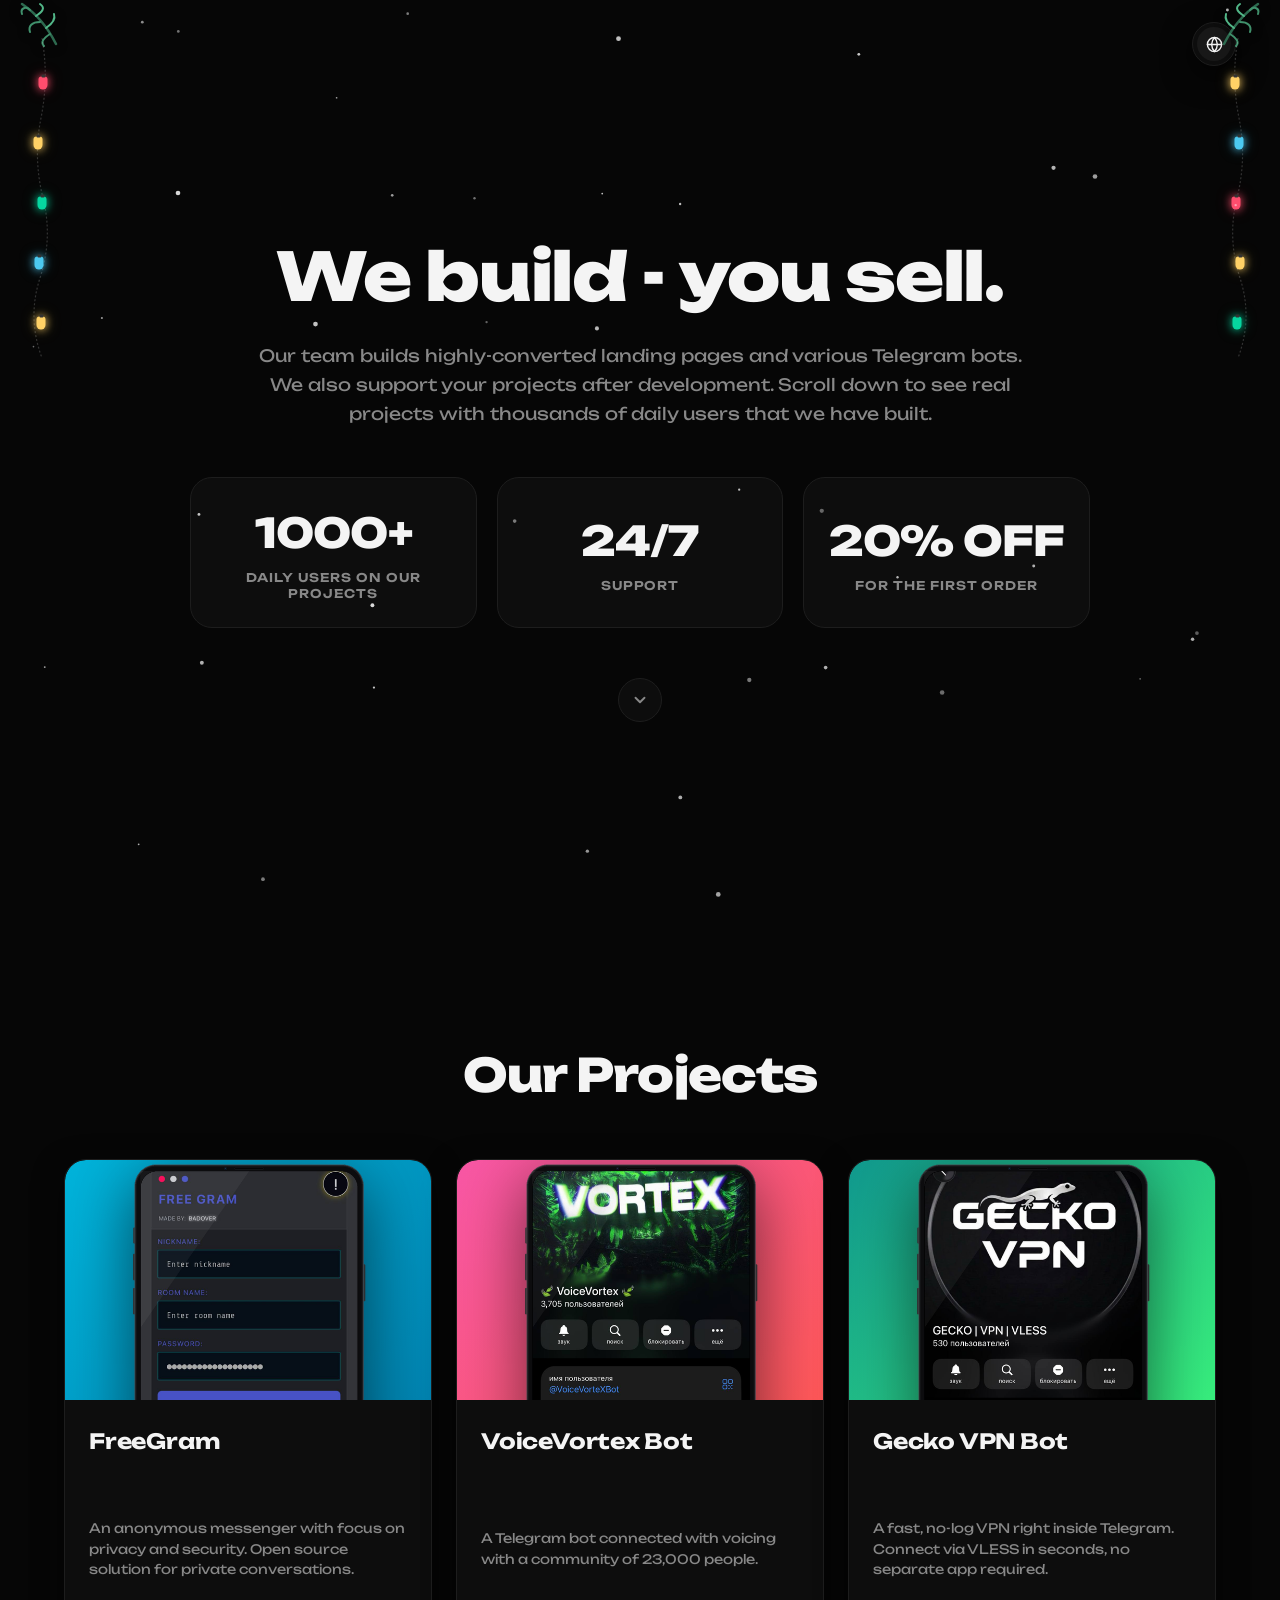
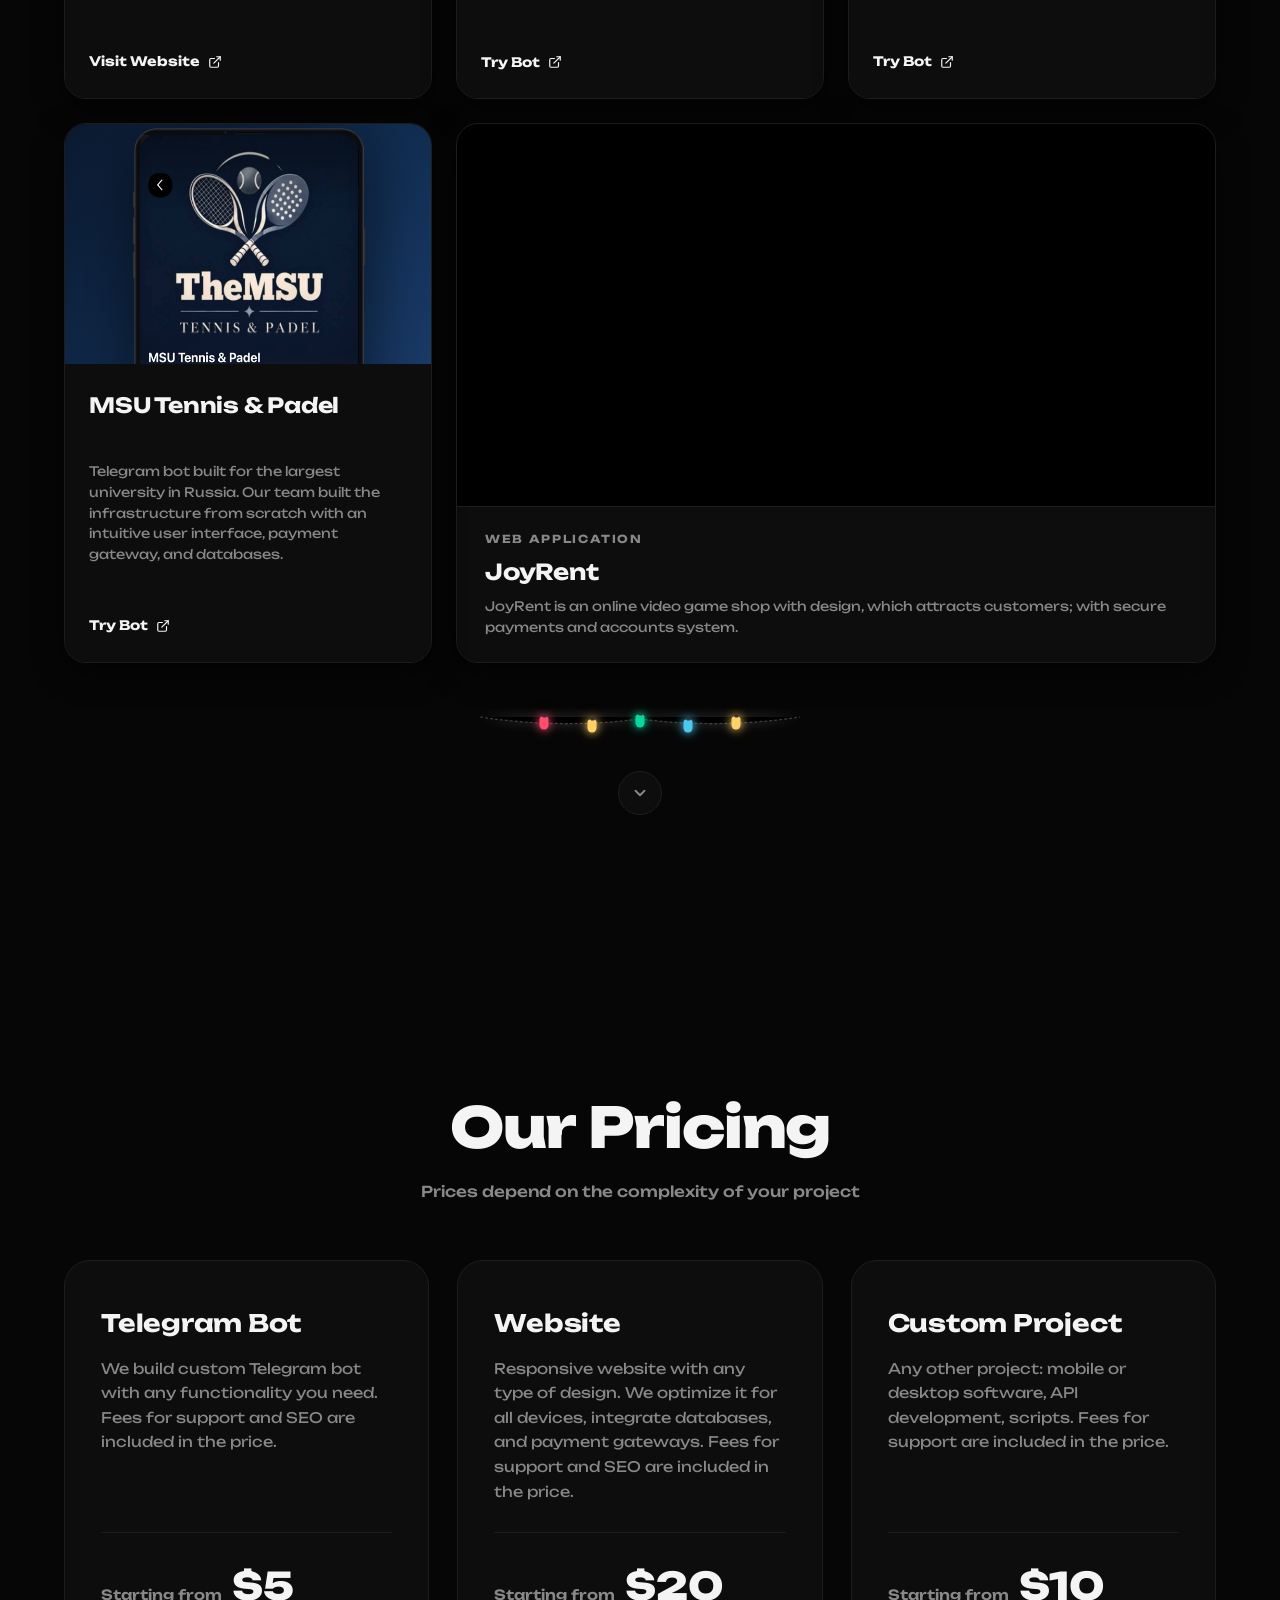
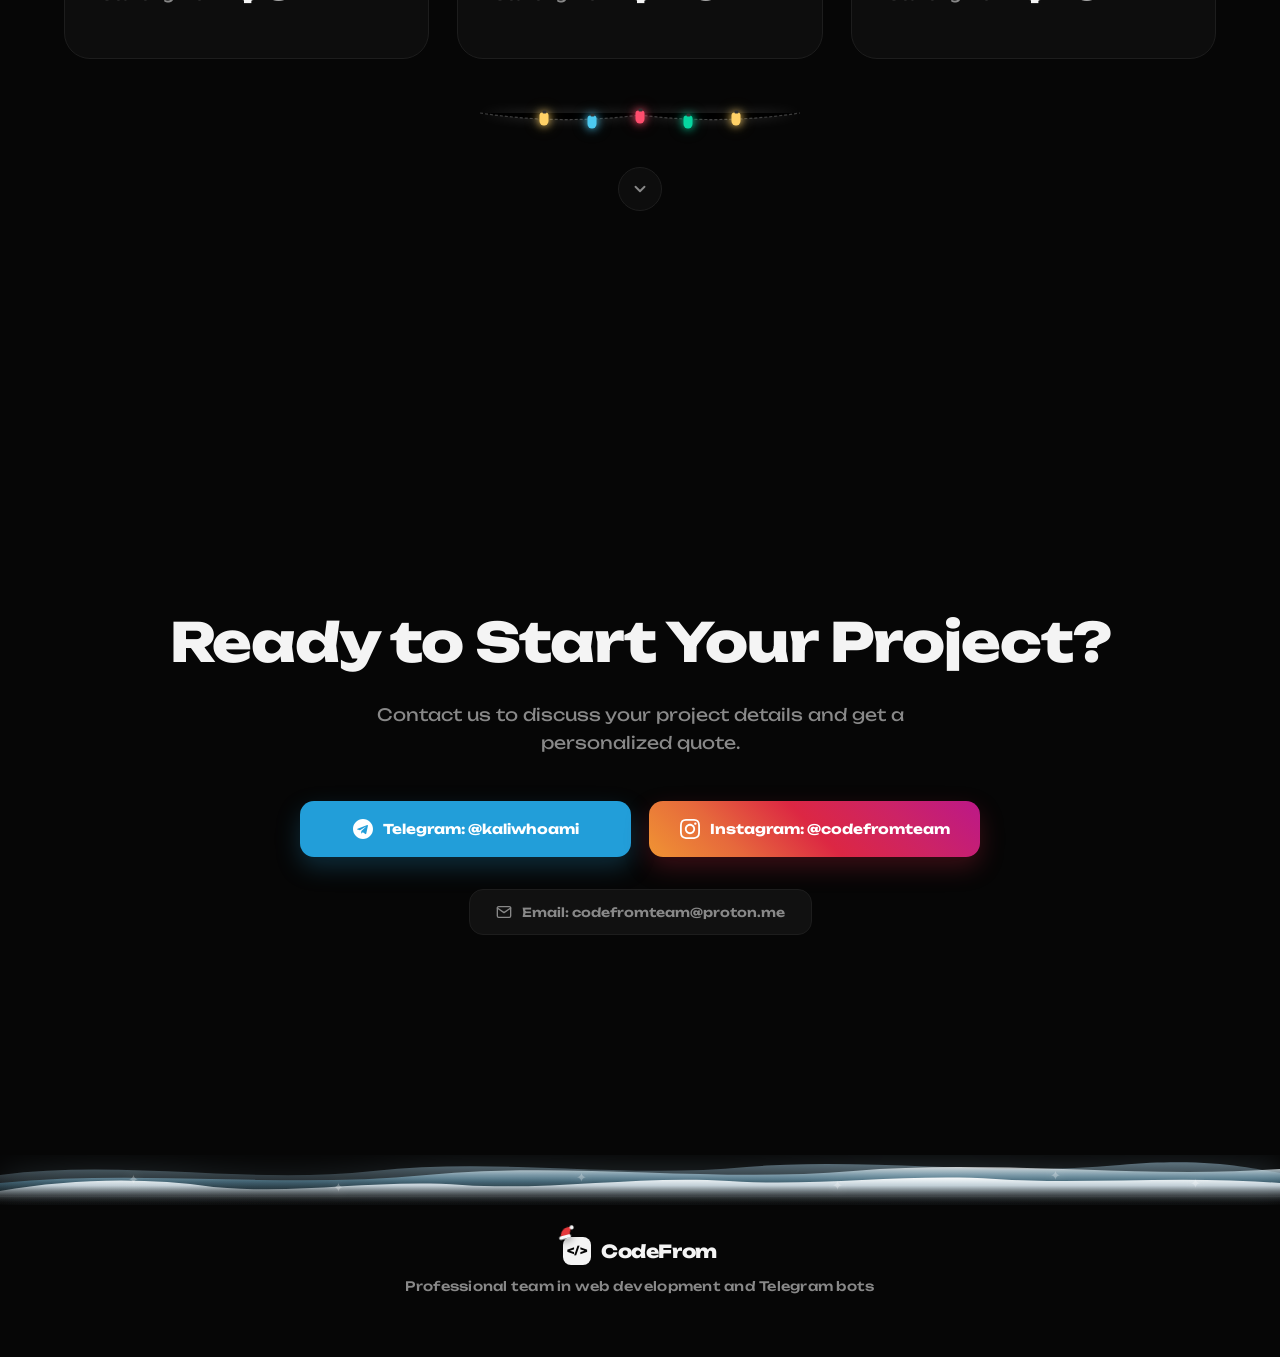
==== commit efe0cbb1: "New Year Is Coming" ====
--- a/es.html
+++ b/es.html
@@ -32,7 +32,7 @@
     <link rel="preconnect" href="https://fonts.gstatic.com" crossorigin>
     <link href="https://fonts.googleapis.com/css2?family=Unbounded:wght@400;500;600;700;800&display=swap" rel="stylesheet">
 
-    <link rel="stylesheet" href="styles.css?v=20261109l">
+    <link rel="stylesheet" href="styles.css?v=20261109m">
     <script type="application/ld+json">
     {
       "@context": "https://schema.org",
@@ -630,6 +630,6 @@
         </div>
     </footer>
 
-    <script src="script.js?v=20261109l"></script>
+    <script src="script.js?v=20261109m"></script>
 </body>
 </html>
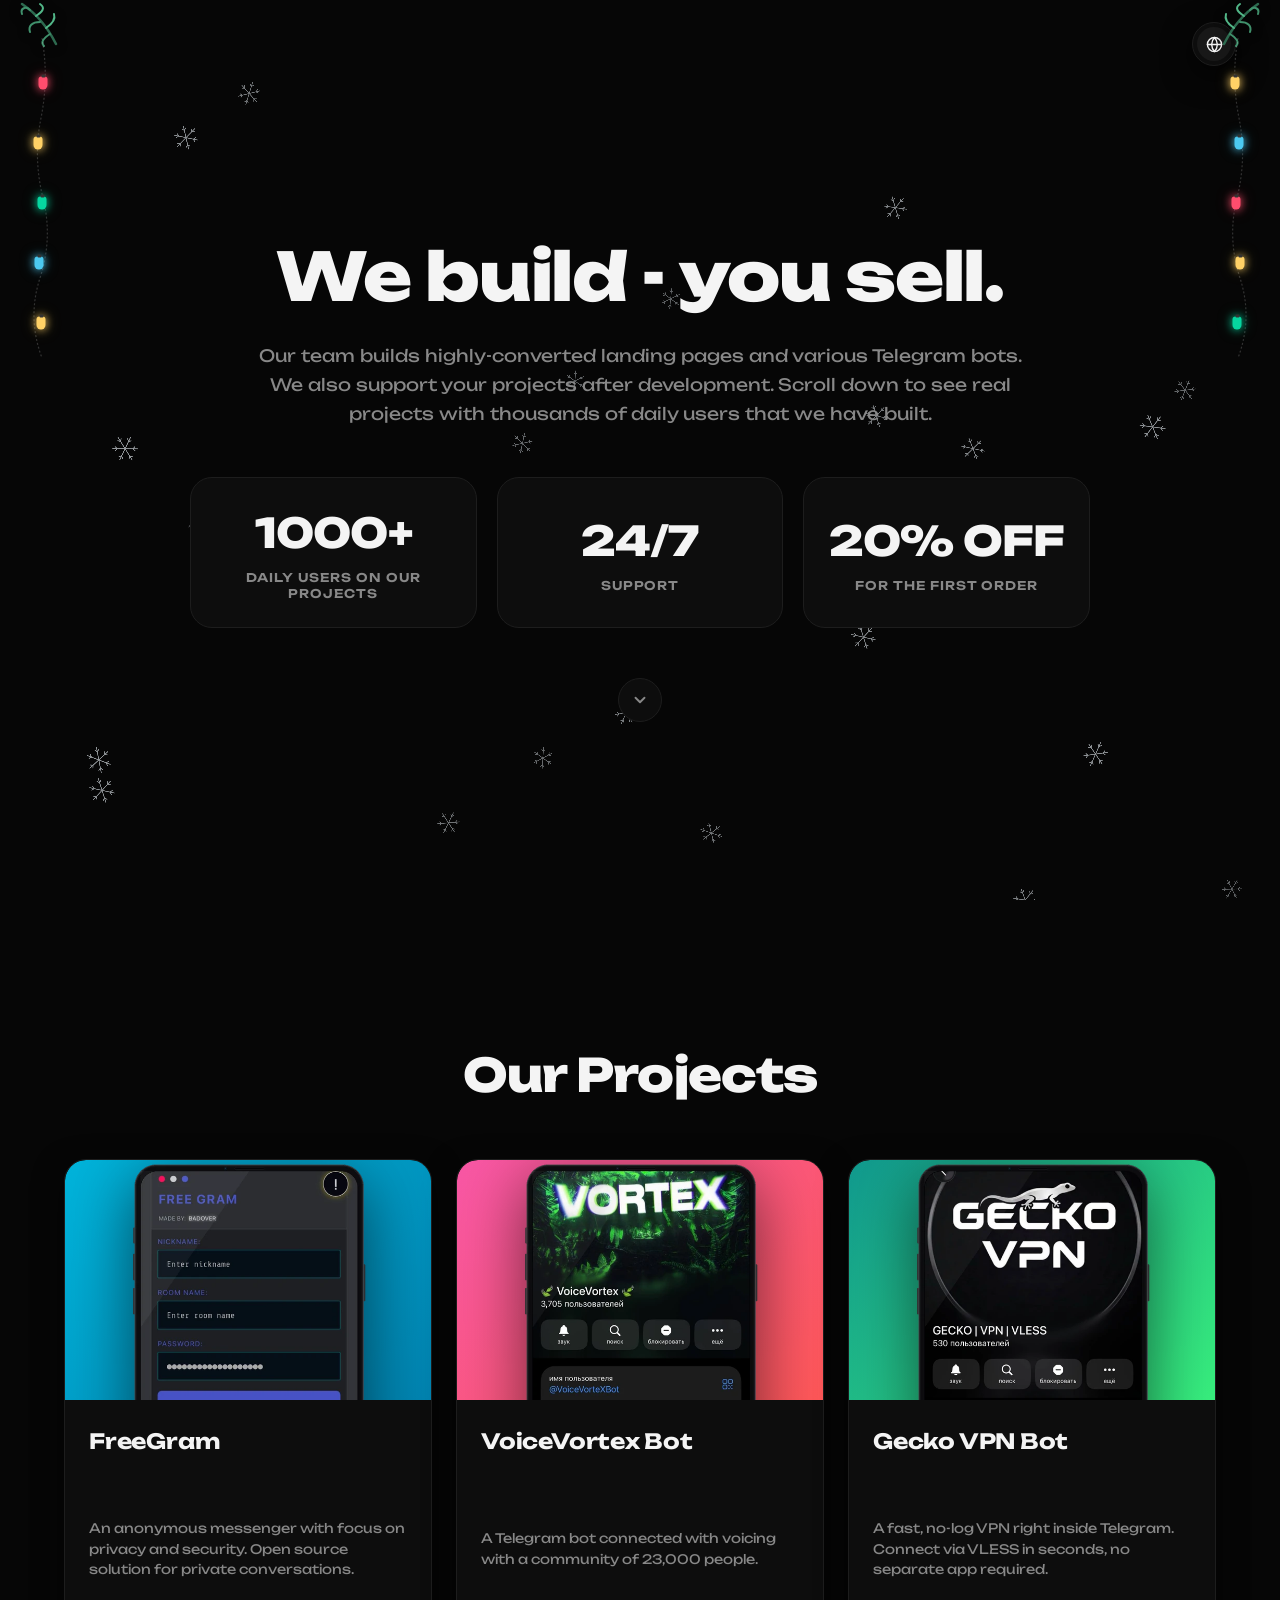
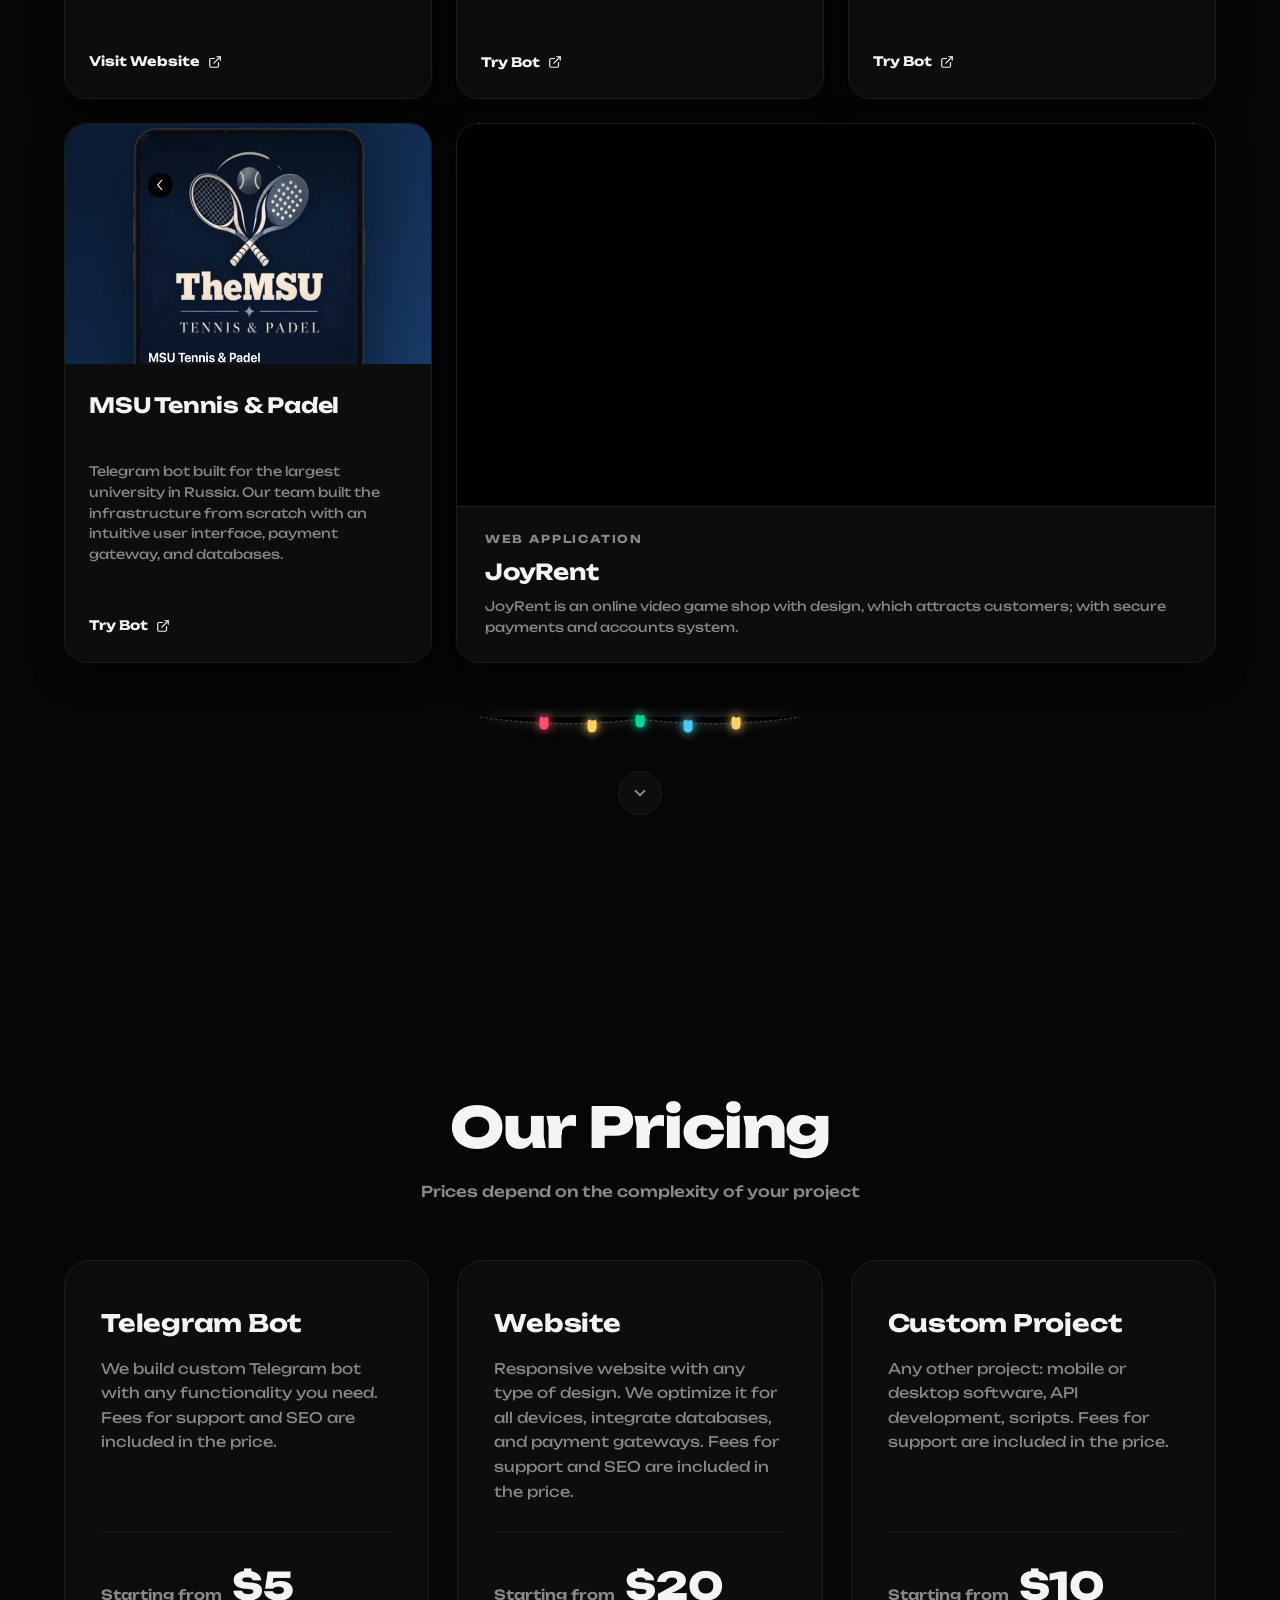
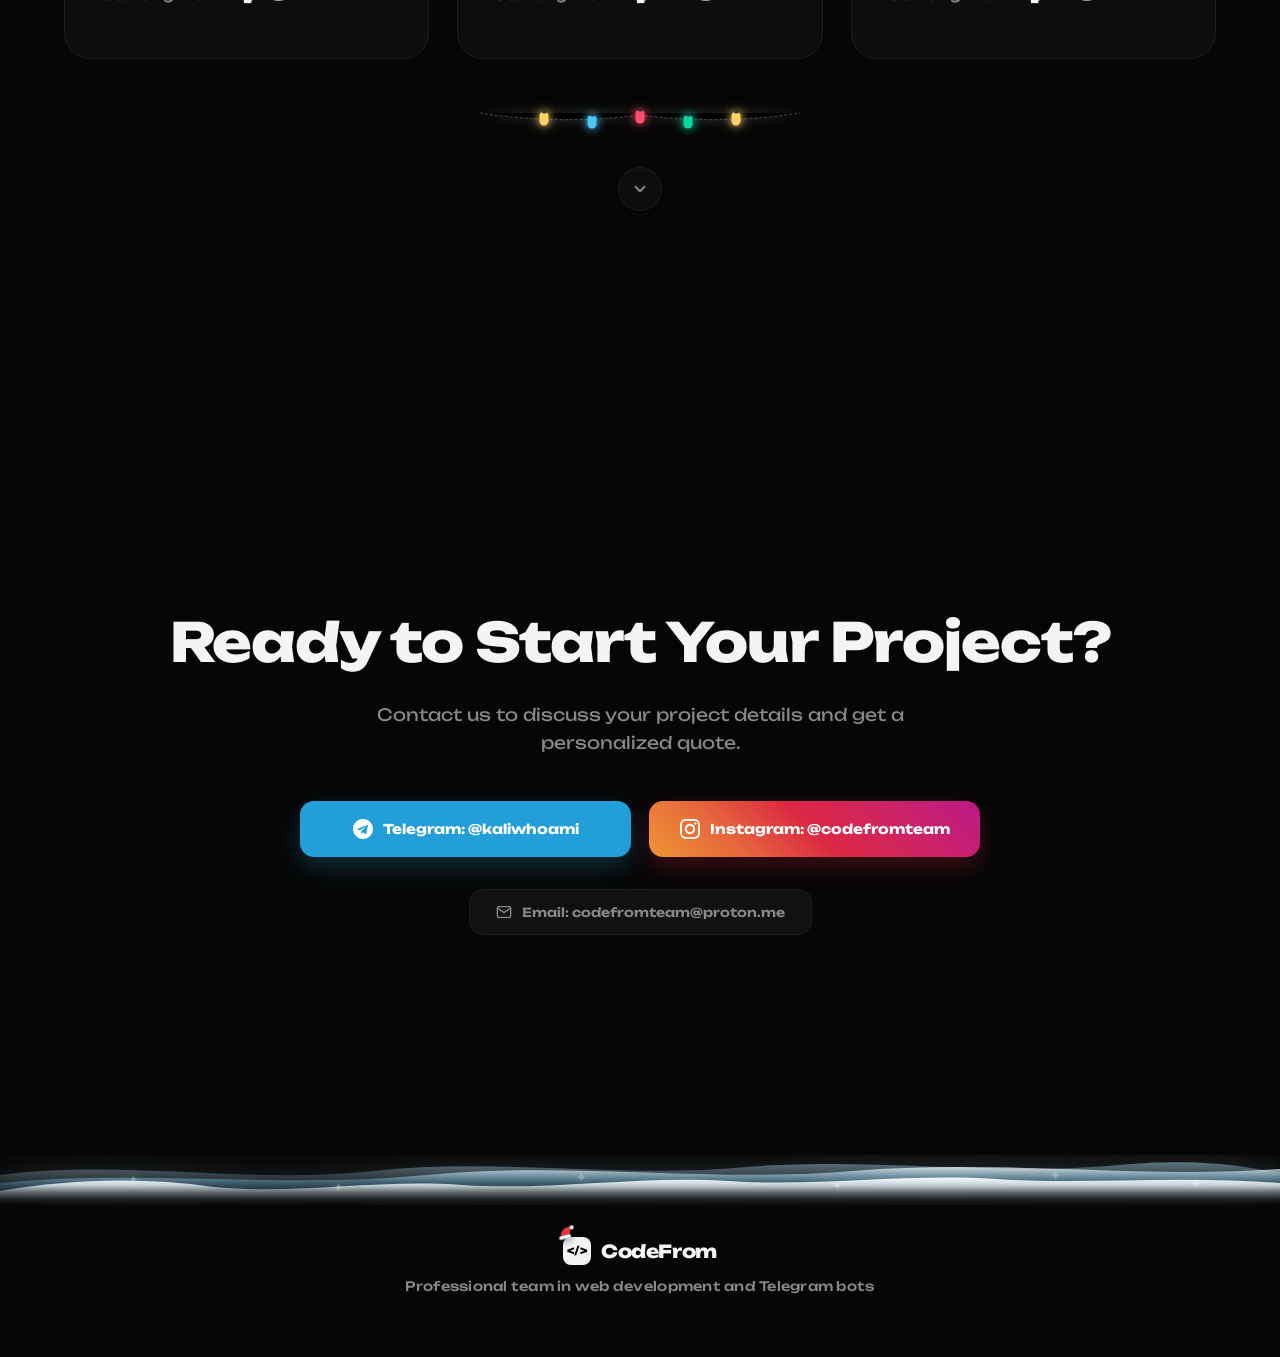
==== commit 71bfddb2: "Happy New Year Patch" ====
--- a/es.html
+++ b/es.html
@@ -2,7 +2,7 @@
 <html lang="es">
 <head>
     <meta charset="UTF-8">
-    <meta name="viewport" content="width=device-width, initial-scale=1.0">
+    <meta name="viewport" content="width=device-width, initial-scale=1.0, viewport-fit=cover">
     <title>CodeFrom Team</title>
     <link rel="icon" type="image/x-icon" href="favicon.ico">
     <link rel="icon" type="image/png" sizes="32x32" href="favicon.png">
@@ -21,7 +21,7 @@
     <meta property="og:title" content="CodeFrom Team">
     <meta property="og:description" content="Equipo profesional de desarrollo web y bots de Telegram">
     <meta property="og:url" content="https://codefrom.team/es.html">
-    <meta property="og:image" content="https://codefrom.team/assets/og-image-es.png">
+    <meta property="og:image" content="https://codefrom.team/assets/og-image-es.webp">
     <meta property="og:image:width" content="1200">
     <meta property="og:image:height" content="630">
     <meta property="og:image:alt" content="CodeFrom Team">
@@ -32,7 +32,7 @@
     <link rel="preconnect" href="https://fonts.gstatic.com" crossorigin>
     <link href="https://fonts.googleapis.com/css2?family=Unbounded:wght@400;500;600;700;800&display=swap" rel="stylesheet">
 
-    <link rel="stylesheet" href="styles.css?v=20261109m">
+    <link rel="stylesheet" href="styles.css?v=20261110-snow6">
     <script type="application/ld+json">
     {
       "@context": "https://schema.org",
@@ -172,7 +172,7 @@
                             <div class="card-base">
                                 <div class="project-visual project-visual-freegram">
                                     <div class="phone-frame-wrap">
-                                        <img src="telephone/freegram_phone.png" alt="FreeGram" class="phone-realistic-img" loading="lazy">
+                                        <img src="telephone/freegram_phone.webp" alt="FreeGram" class="phone-realistic-img" loading="lazy">
                                     </div>
                                 </div>
                                 <div class="project-content">
@@ -262,7 +262,7 @@
                             <div class="card-base">
                                 <div class="project-visual project-visual-vortex">
                                     <div class="phone-frame-wrap">
-                                        <img src="telephone/vortex_phone.png" alt="VoiceVortex Bot" class="phone-realistic-img" loading="lazy">
+                                        <img src="telephone/vortex_phone.webp" alt="VoiceVortex Bot" class="phone-realistic-img" loading="lazy">
                                     </div>
                                 </div>
                                 <div class="project-content">
@@ -355,7 +355,7 @@
                             <div class="card-base">
                                 <div class="project-visual project-visual-vpn">
                                     <div class="phone-frame-wrap">
-                                        <img src="telephone/vpn_phone.png" alt="Gecko VPN Bot" class="phone-realistic-img" loading="lazy">
+                                        <img src="telephone/vpn_phone.webp" alt="Gecko VPN Bot" class="phone-realistic-img" loading="lazy">
                                     </div>
                                 </div>
                                 <div class="project-content">
@@ -382,7 +382,7 @@
                             <div class="card-base">
                                 <div class="project-visual project-visual-padel">
                                     <div class="phone-frame-wrap">
-                                        <img src="telephone/padel_phone.png" alt="MSU Tennis & Padel Bot" class="phone-realistic-img" loading="lazy">
+                                        <img src="telephone/padel_phone.webp" alt="MSU Tennis & Padel Bot" class="phone-realistic-img" loading="lazy">
                                     </div>
                                 </div>
                                 <div class="project-content">
@@ -630,6 +630,6 @@
         </div>
     </footer>
 
-    <script src="script.js?v=20261109m"></script>
+    <script src="script.js?v=20261110-snow6"></script>
 </body>
 </html>
--- a/styles.css
+++ b/styles.css
@@ -1104,7 +1104,7 @@
     width: 100vw;
     height: 100vh;
     pointer-events: none;
-    z-index: 9995;
+    z-index: 5;
 }
 
 .xmas-side {
@@ -1826,3 +1826,43 @@
         margin-top: 18px !important;
     }
 }
+
+
+/* Rounded card silhouettes occlude the snow as it passes behind them. */
+.snow-canvas[hidden] { display: none; }
+.snow-canvas { width: 100%; height: 100%; }
+html { -webkit-text-size-adjust: 100%; }
+@media (max-width: 1024px) {
+    .projects-grid, .pricing-grid { grid-template-columns: repeat(2, minmax(0, 1fr)); }
+    .project-card-slot, .project-joyrent-card, .price-item { min-width: 0; }
+    .card-base { min-width: 0; max-width: 100%; flex: 1 1 100%; }
+    .project-content, .joyrent-card-content { min-width: 0; overflow-wrap: anywhere; }
+    .contact-btn, .contact-copy-btn { min-width: 0; overflow-wrap: anywhere; }
+    .contact-btn svg, .contact-copy-btn > svg { flex-shrink: 0; }
+}
+@media (max-width: 640px) {
+    .projects-grid, .pricing-grid { grid-template-columns: minmax(0, 1fr); }
+    .container, .header-container {
+        padding-left: max(16px, env(safe-area-inset-left));
+        padding-right: max(16px, env(safe-area-inset-right));
+    }
+    header { padding-top: calc(22px + env(safe-area-inset-top)); }
+    .contact-copy-btn span:first-of-type { min-width: 0; overflow-wrap: anywhere; }
+}
+
+
+/* Text sits above snow without hiding the empty space in its layout box. */
+.hero h1,
+.hero p,
+.section-title,
+.pricing-title,
+.pricing-subtitle,
+.contact-section h2,
+.contact-subtitle,
+.footer-logo,
+.footer-tagline,
+.contact-btn,
+.contact-copy-btn {
+    position: relative;
+    z-index: 6;
+}
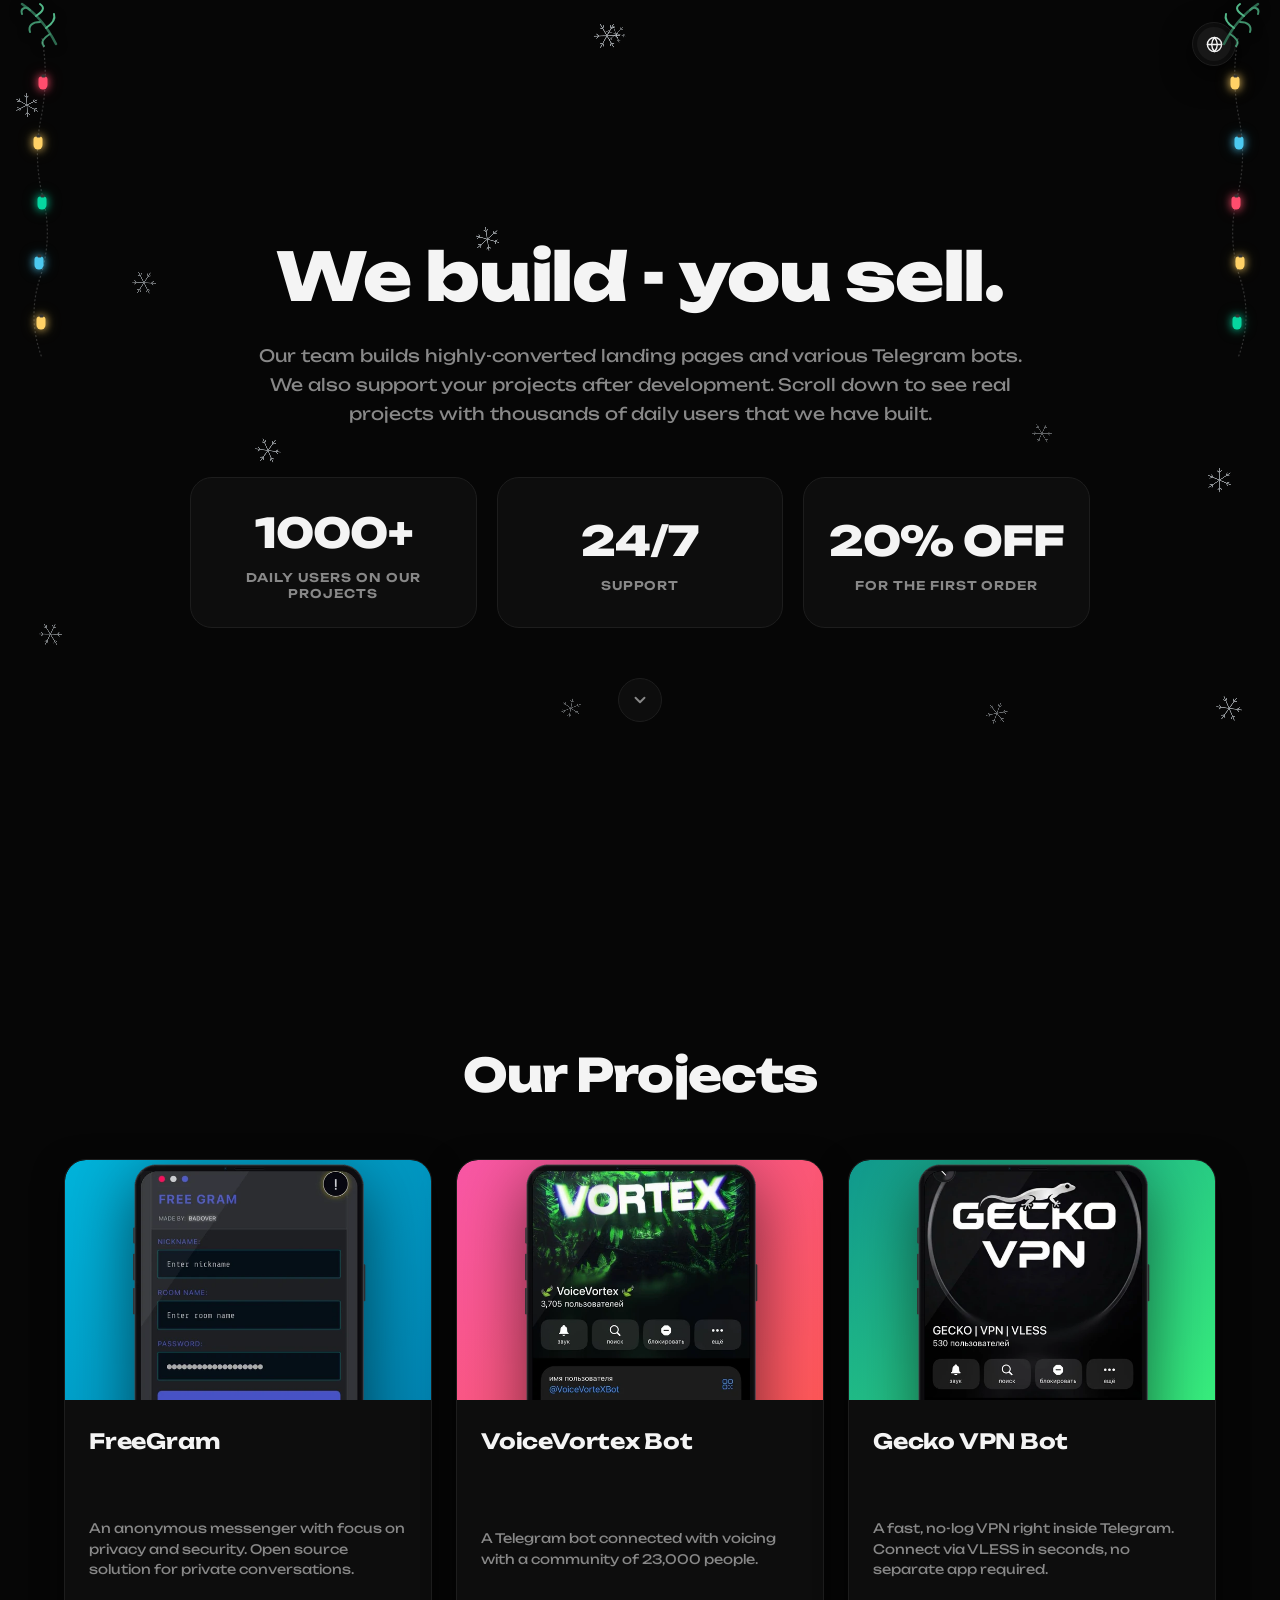
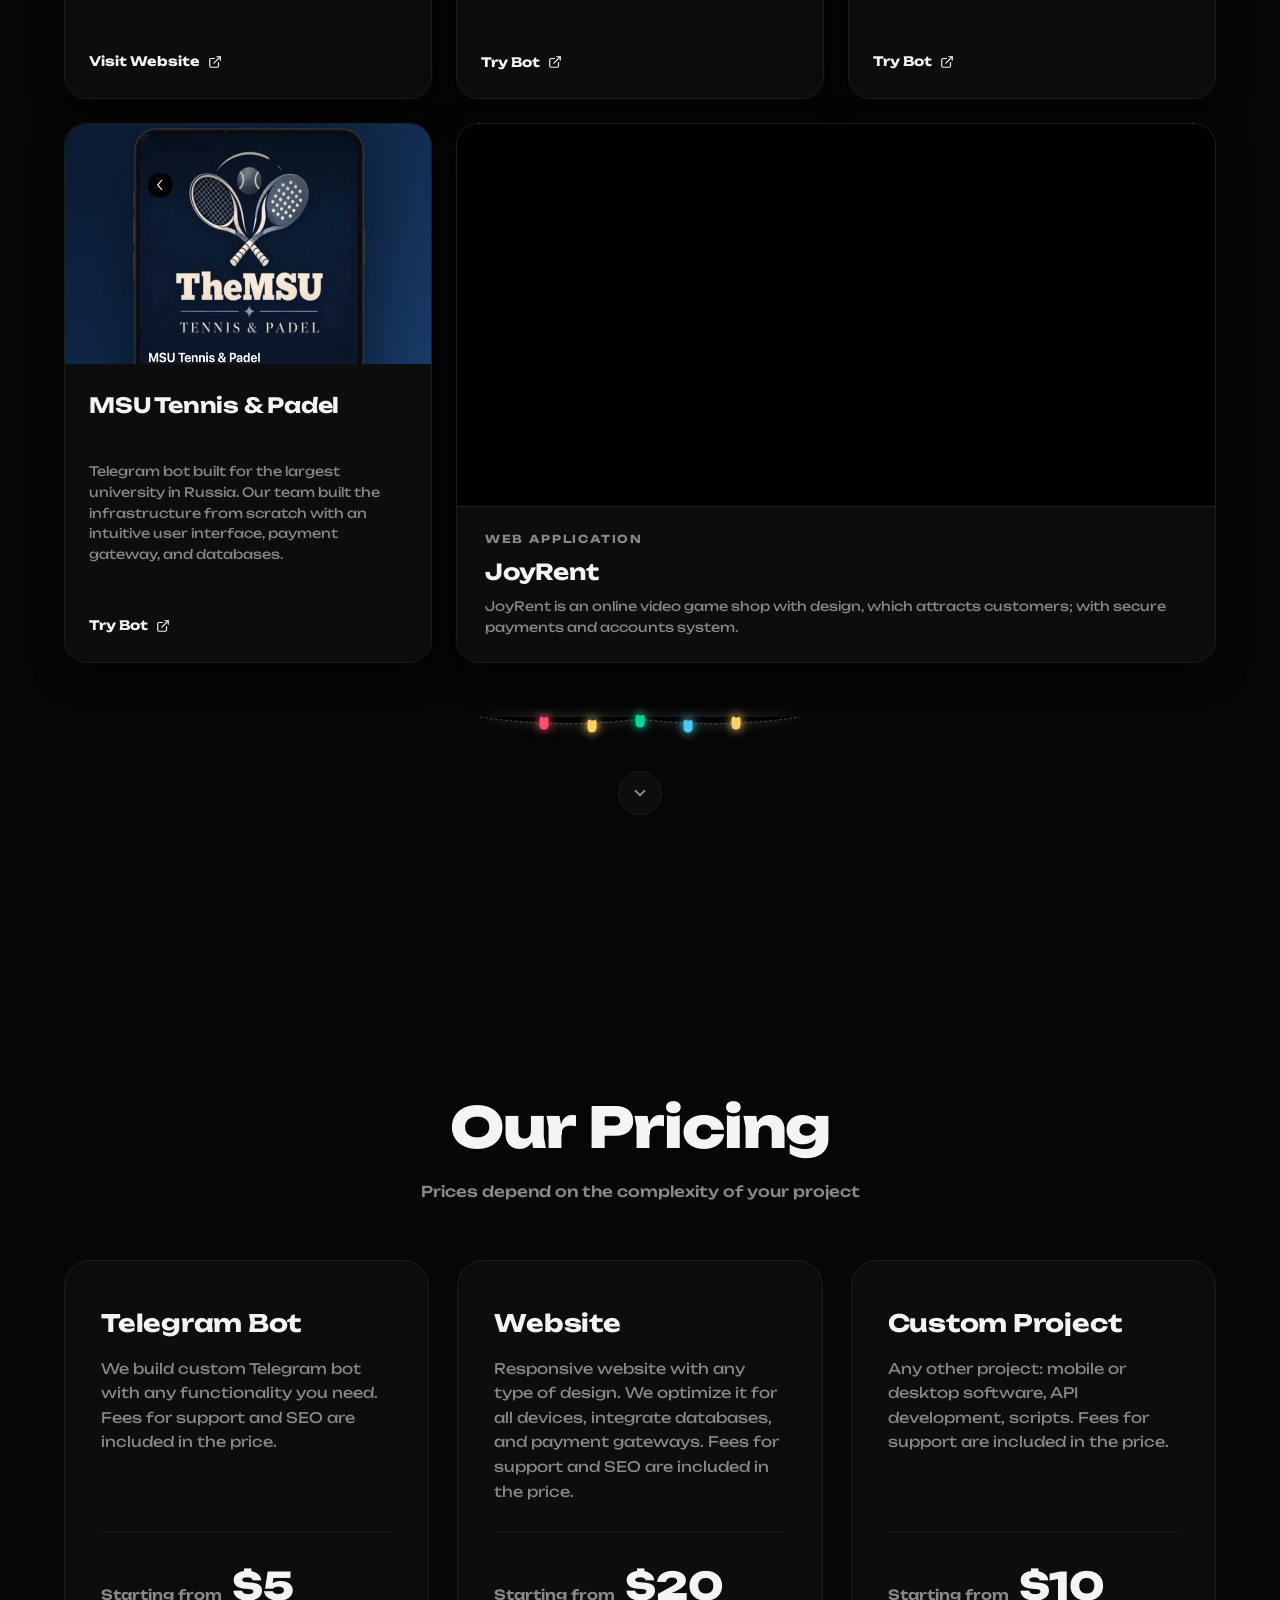
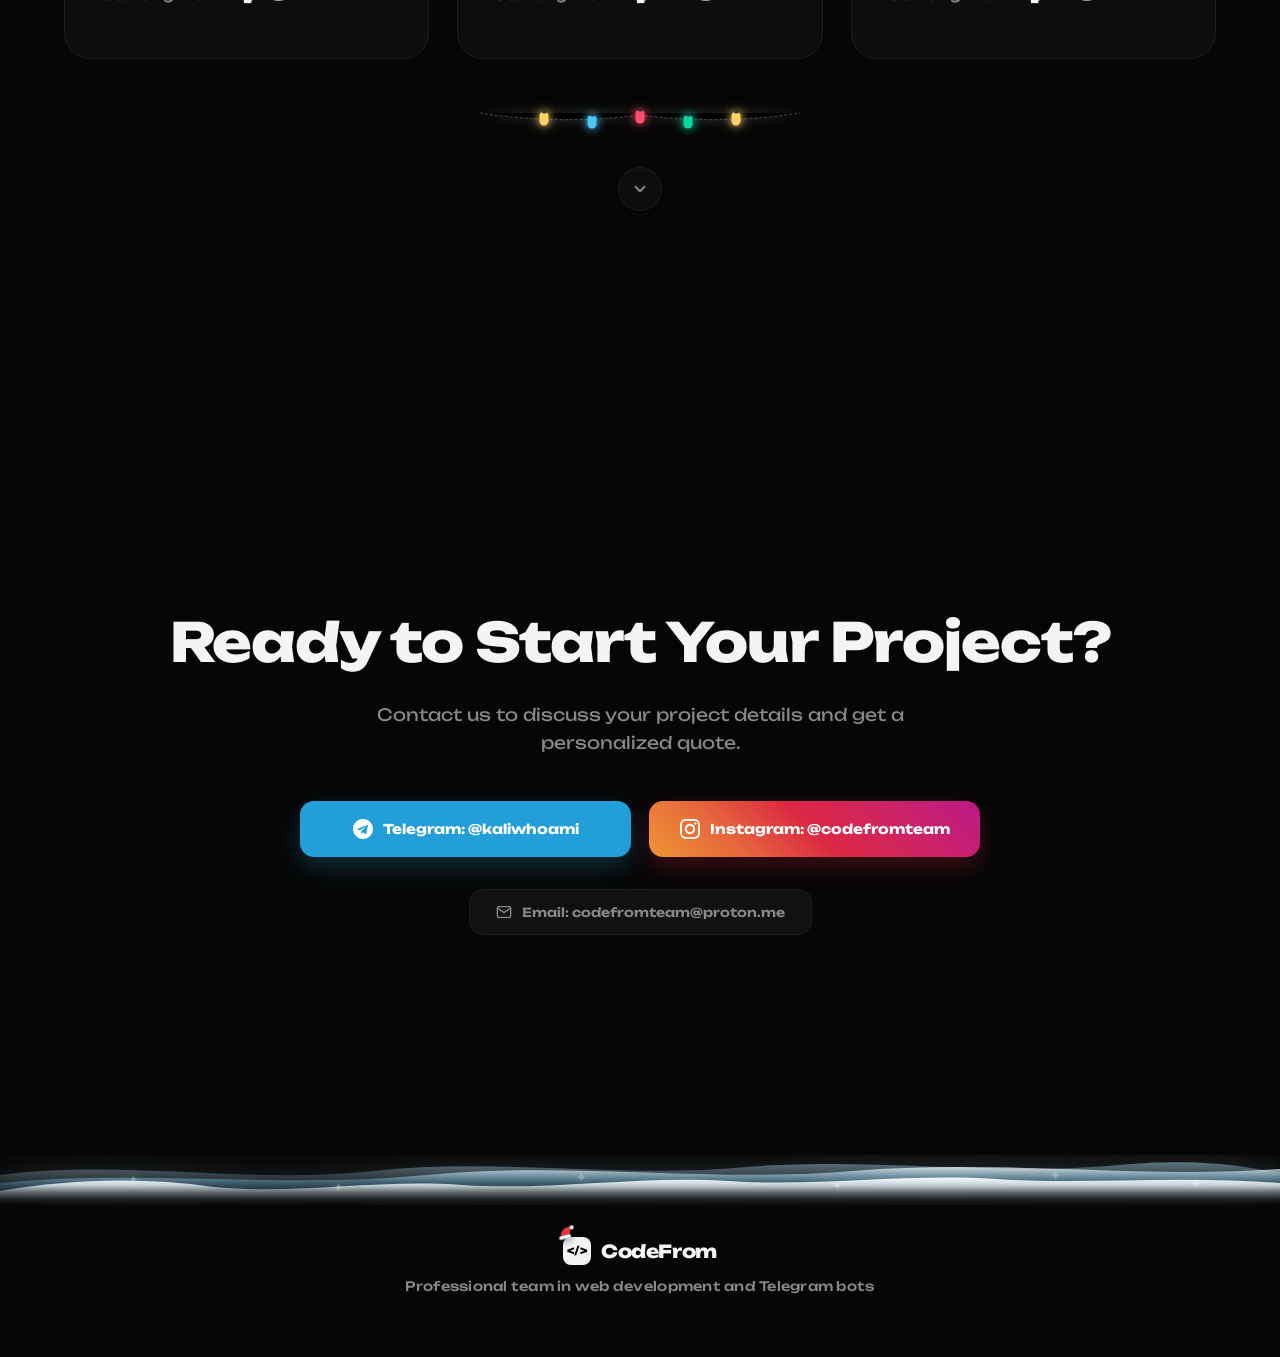
==== commit 50528273: "Happy New Year Fixes" ====
--- a/es.html
+++ b/es.html
@@ -32,7 +32,7 @@
     <link rel="preconnect" href="https://fonts.gstatic.com" crossorigin>
     <link href="https://fonts.googleapis.com/css2?family=Unbounded:wght@400;500;600;700;800&display=swap" rel="stylesheet">
 
-    <link rel="stylesheet" href="styles.css?v=20261110-snow6">
+    <link rel="stylesheet" href="styles.css?v=20261110-snow7">
     <script type="application/ld+json">
     {
       "@context": "https://schema.org",
@@ -630,6 +630,6 @@
         </div>
     </footer>
 
-    <script src="script.js?v=20261110-snow6"></script>
+    <script src="script.js?v=20261110-snow7"></script>
 </body>
 </html>
--- a/styles.css
+++ b/styles.css
@@ -1866,3 +1866,9 @@
     position: relative;
     z-index: 6;
 }
+
+
+/* Keep the snow field steady while mobile browser toolbars slide in and out. */
+@media (max-width: 768px) {
+    .snow-canvas { height: 100lvh; }
+}
